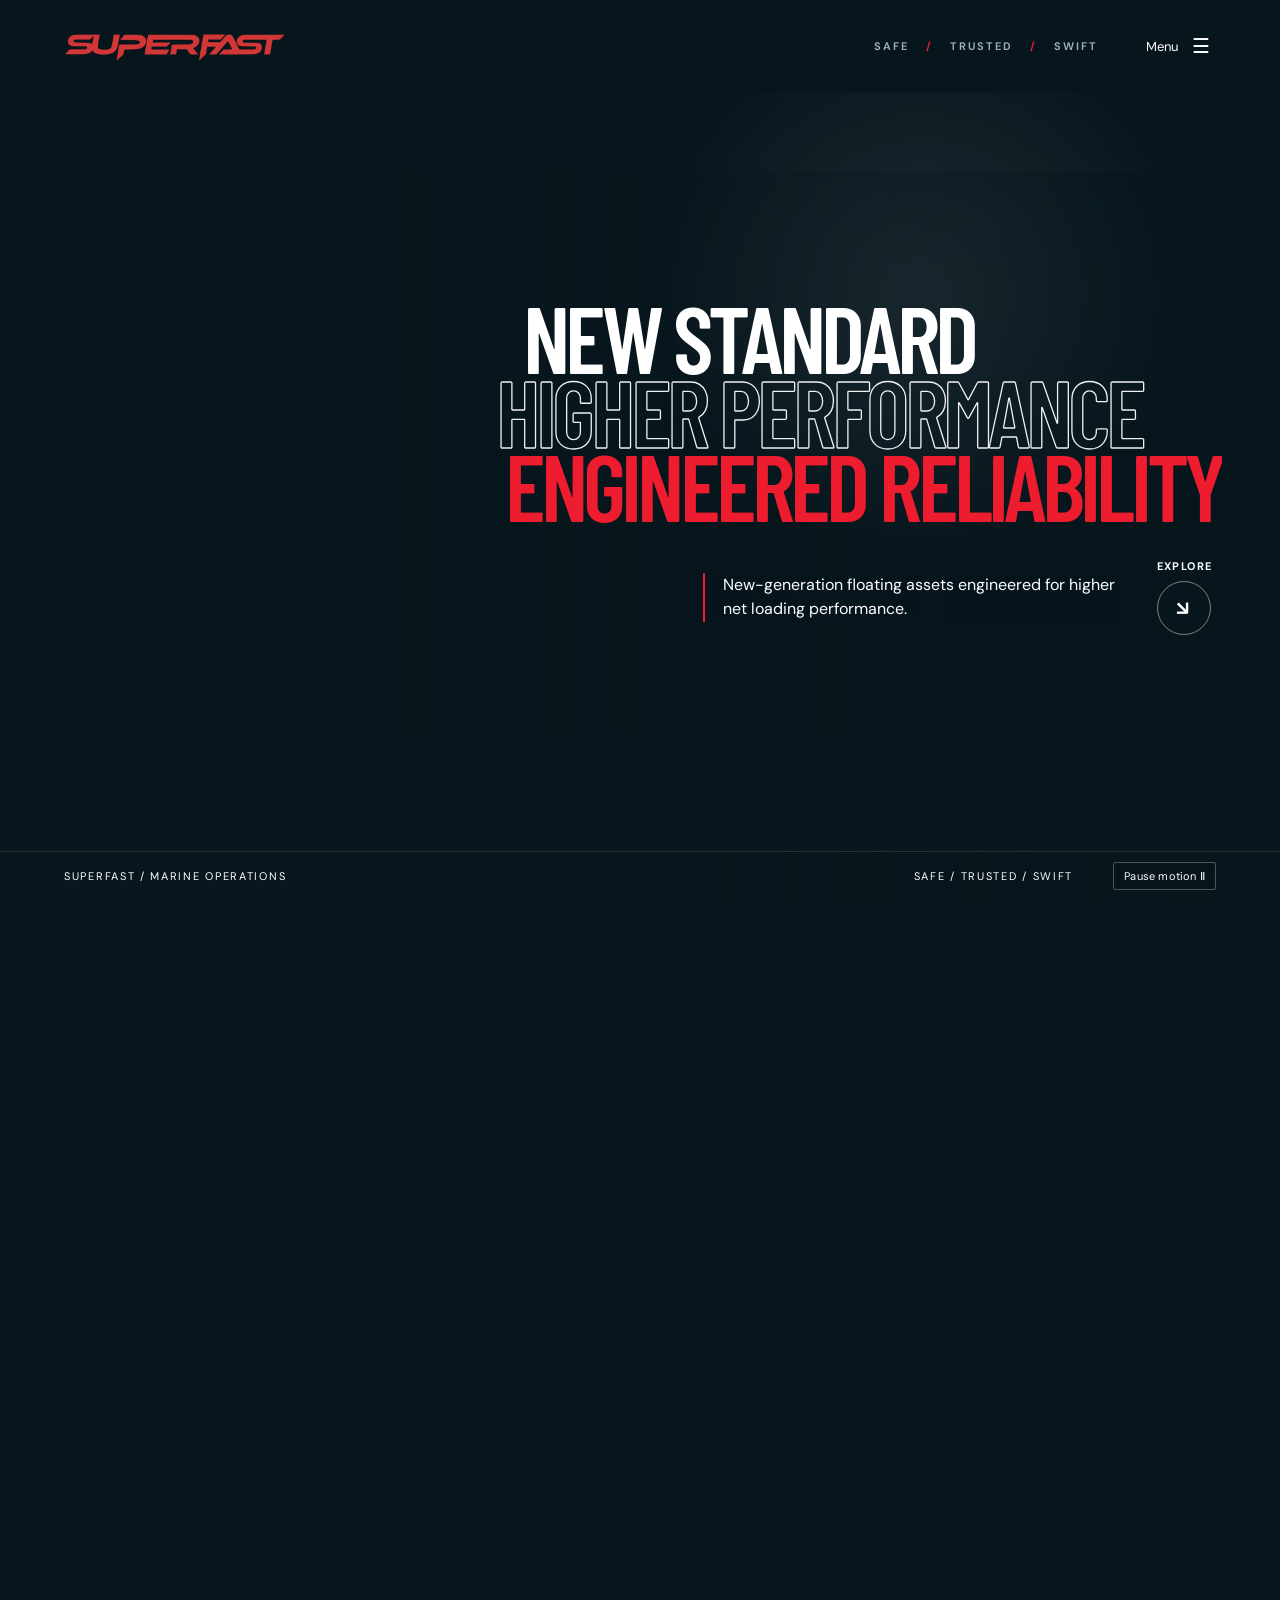
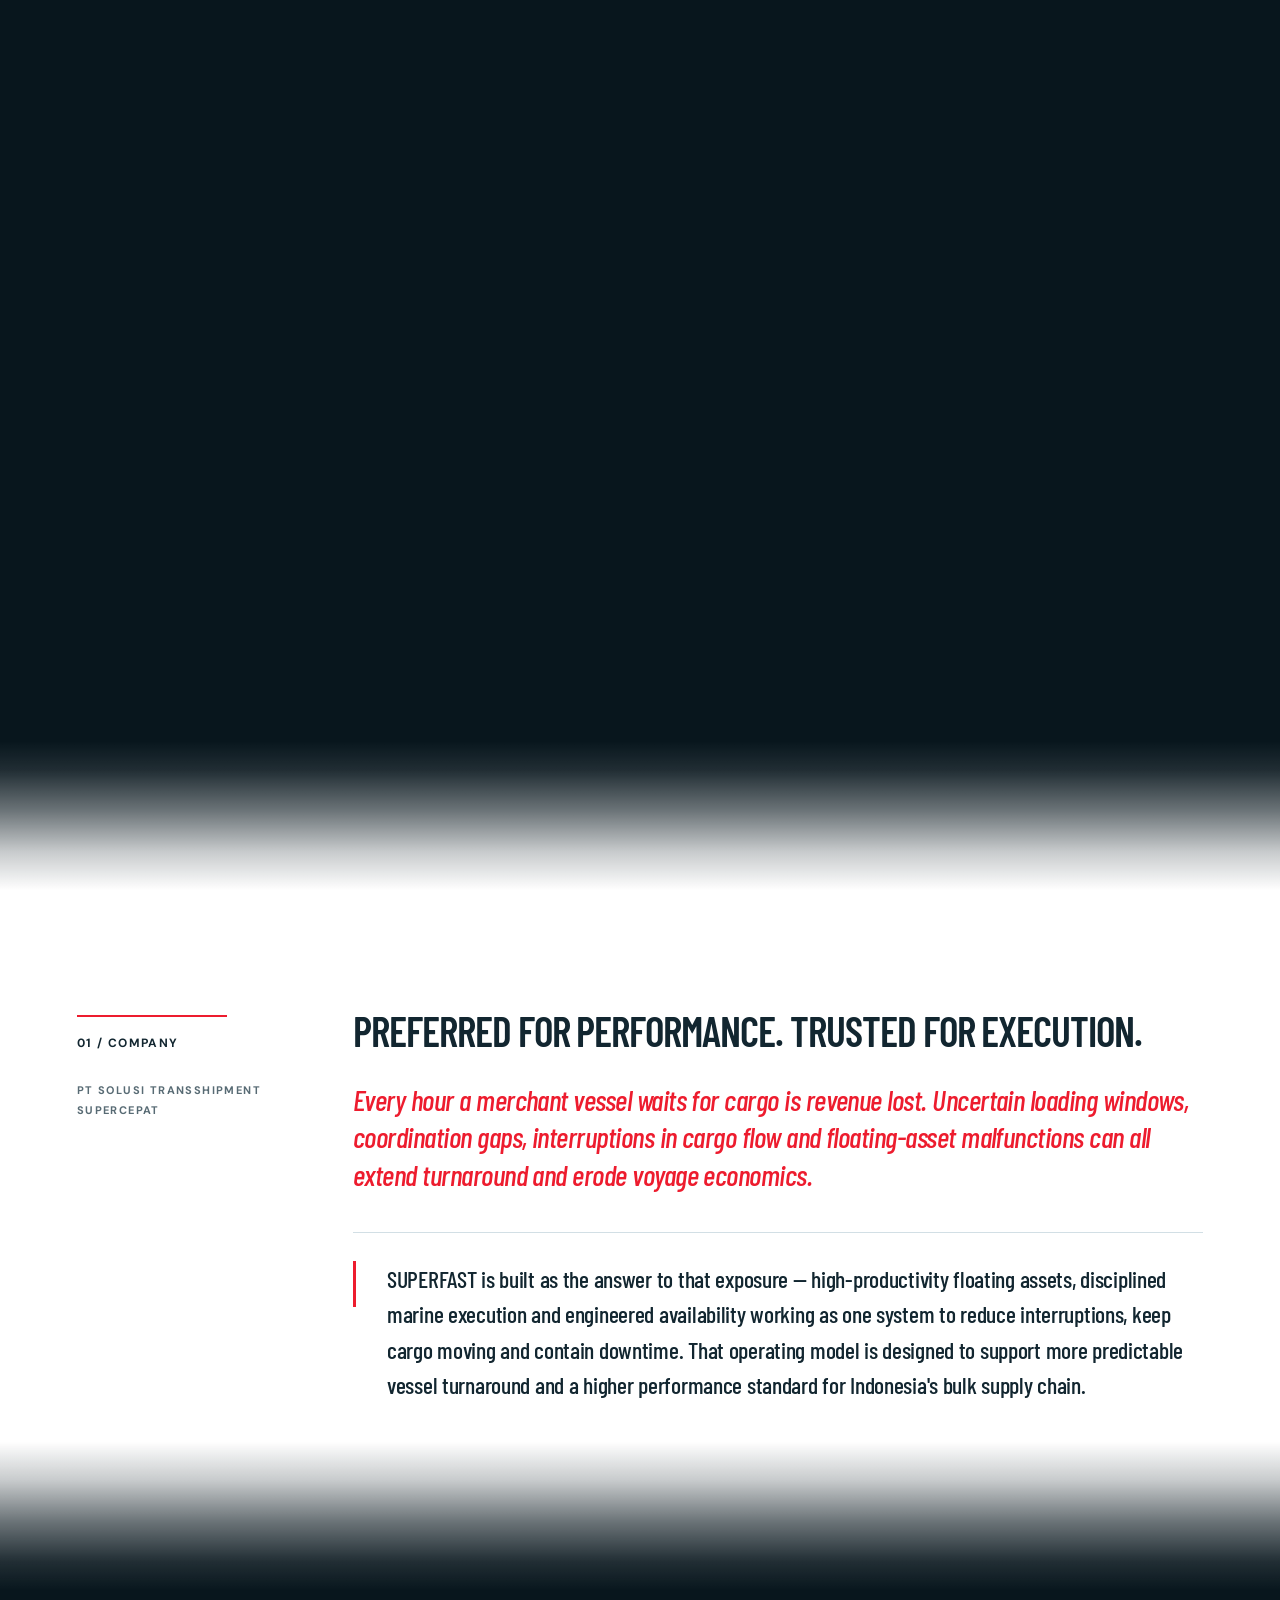
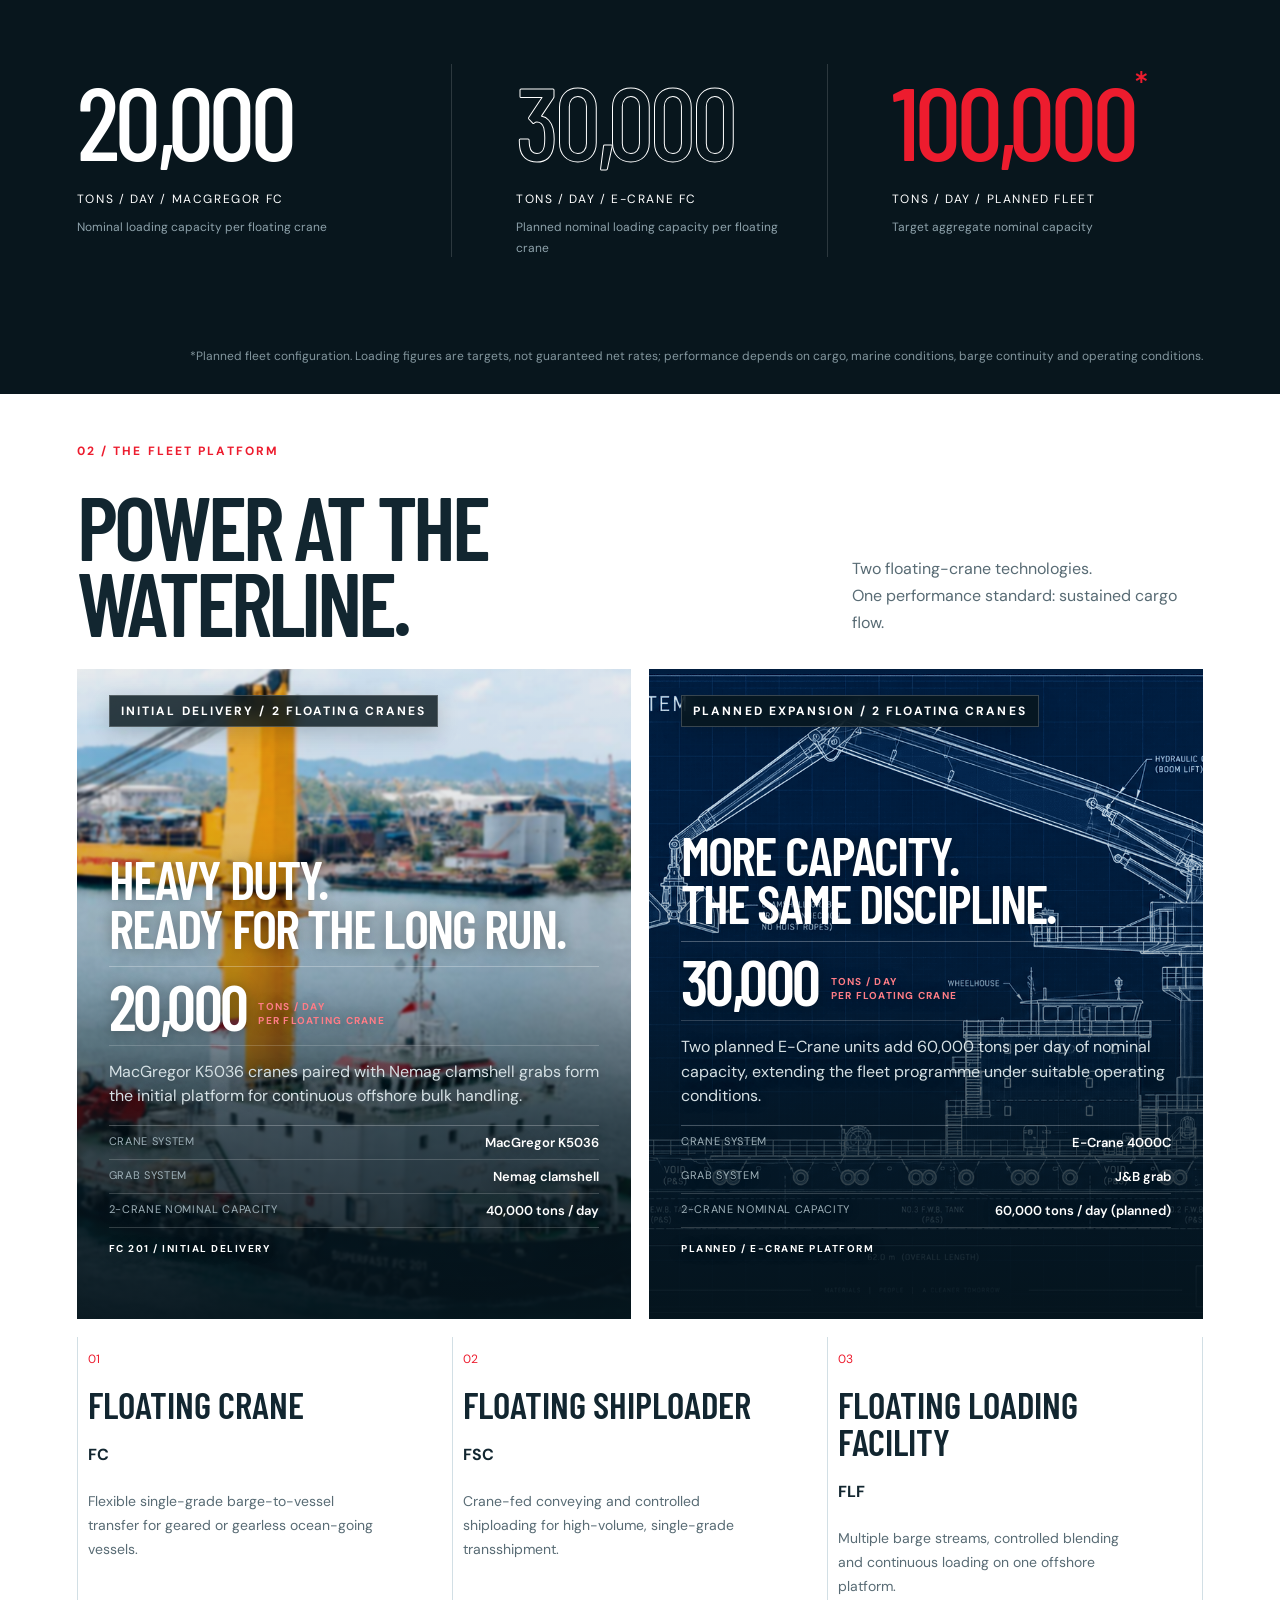
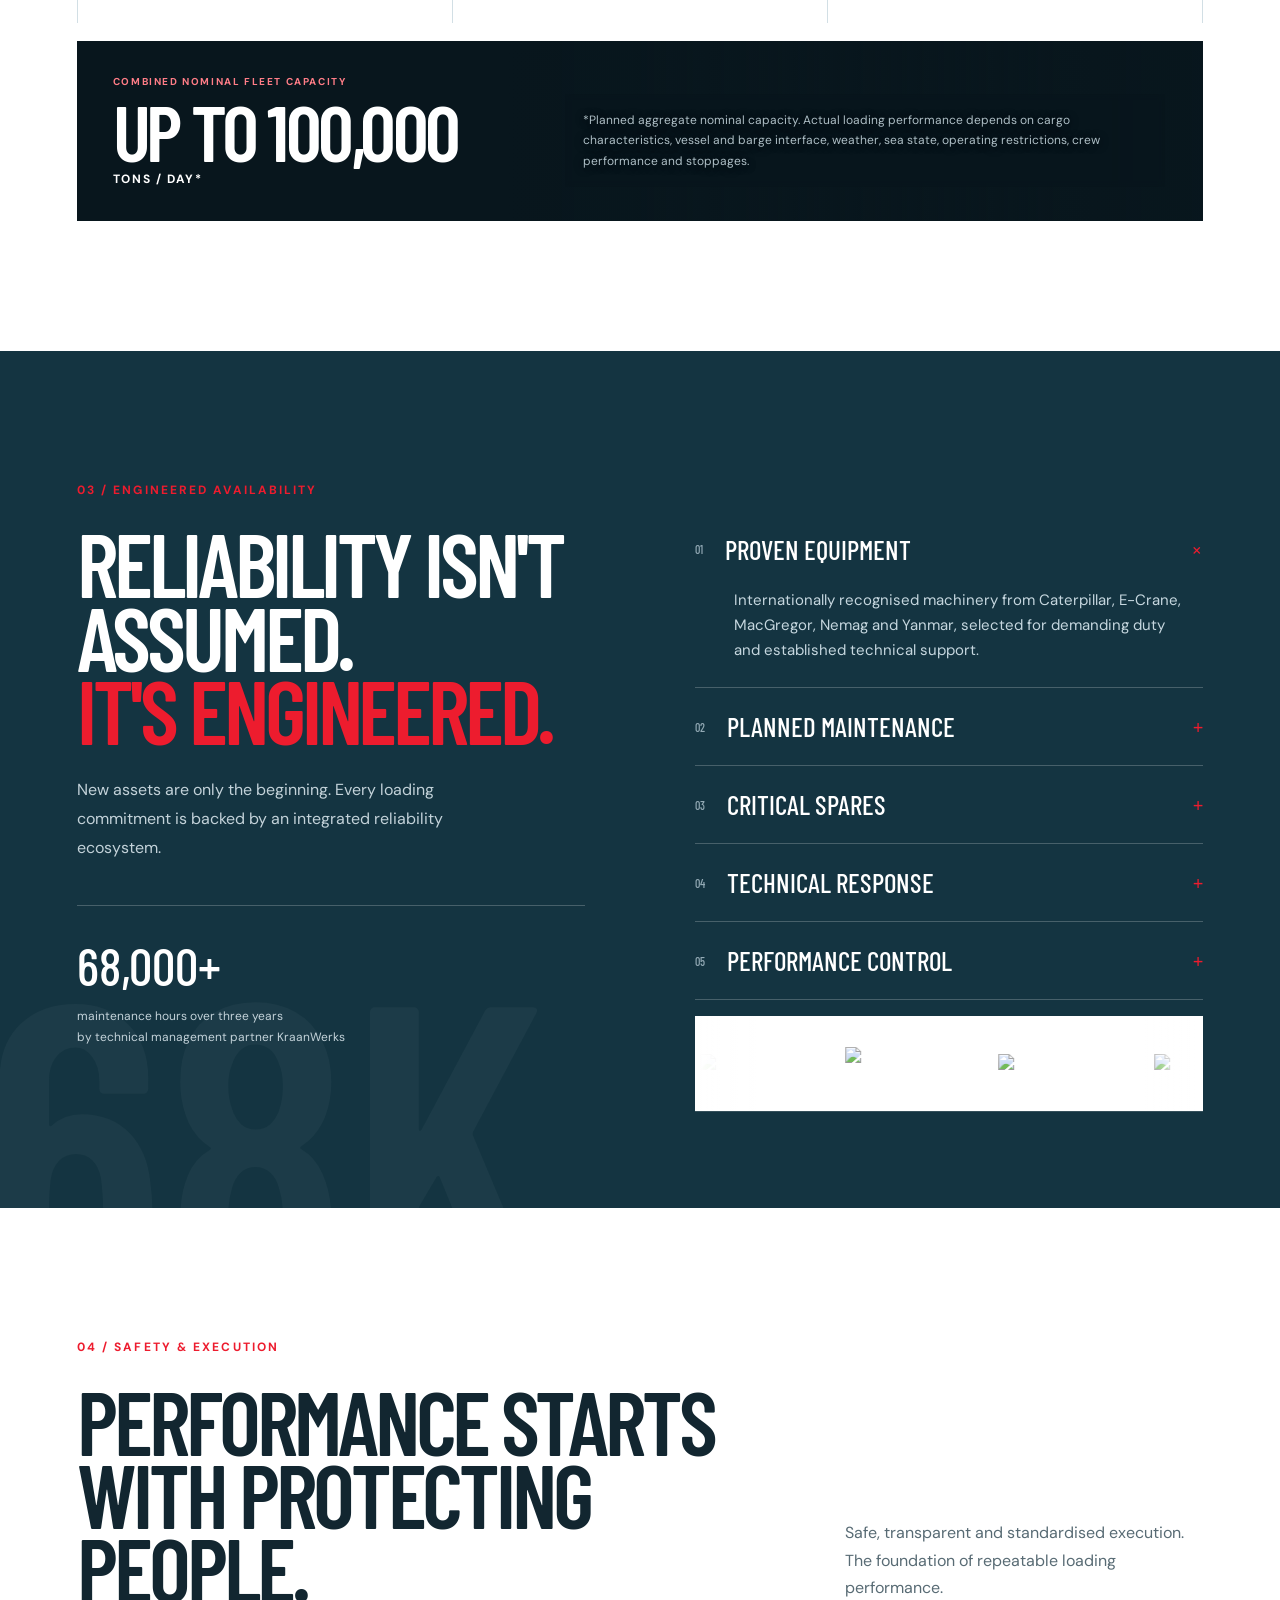
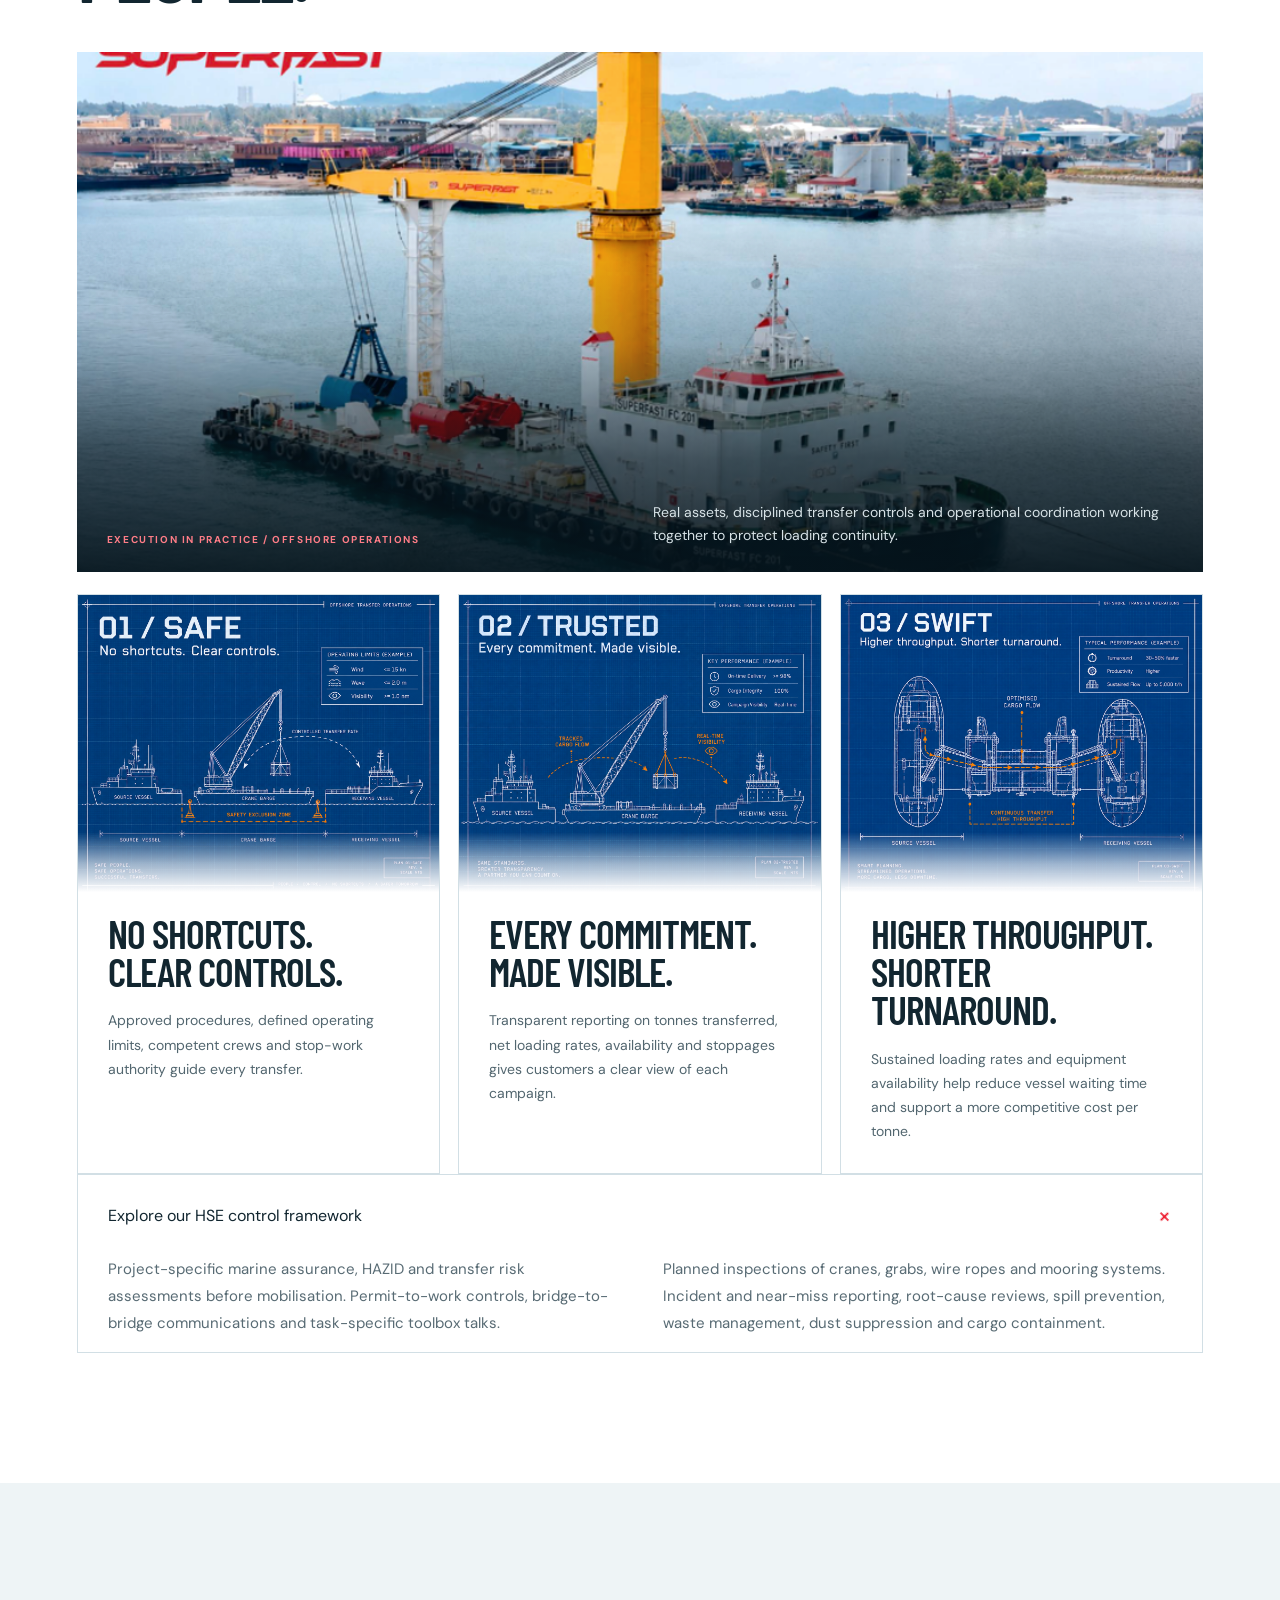
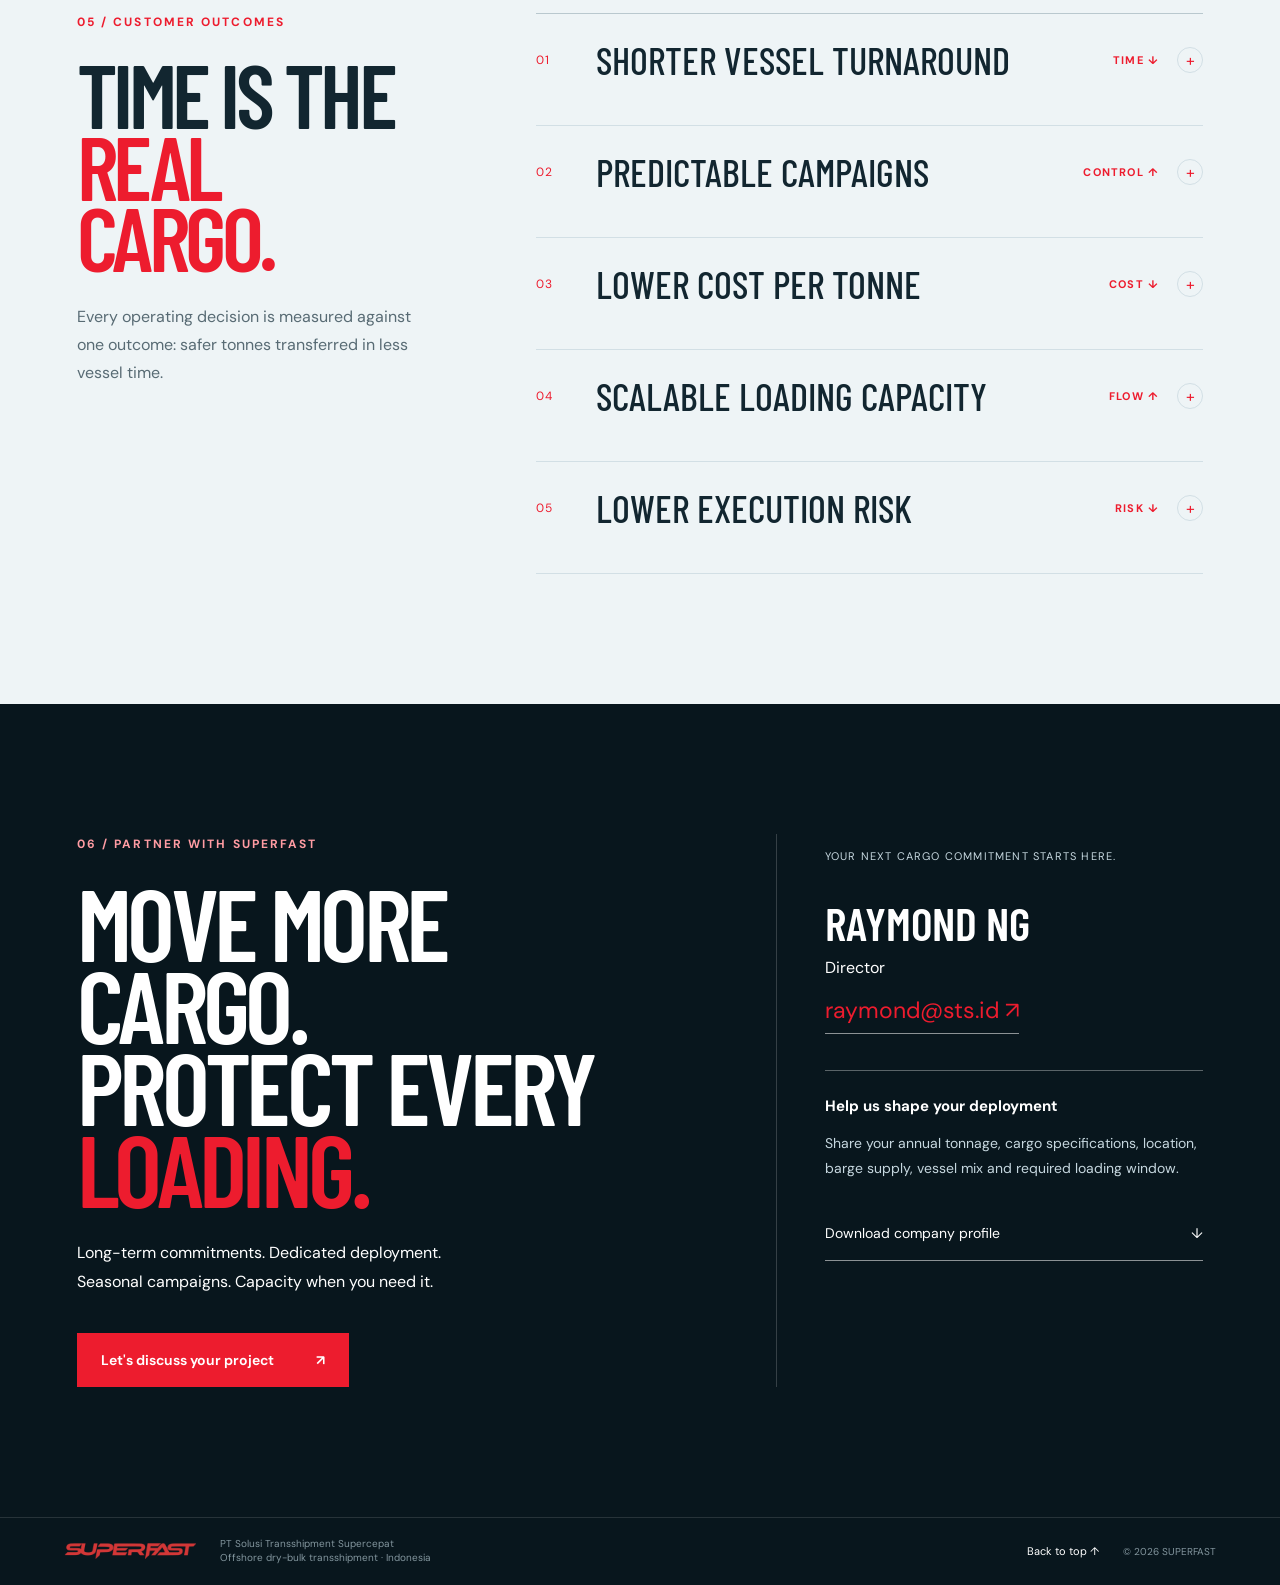
==== REV1/index.html @ 84452892 "Merge branch 'main' of https://github.com/KRAANWERKS/STS" ====
<!doctype html>
<!-- REV1 — CEO feedback revision. Production root remains unchanged. -->
<html lang="en">

<head>
    <meta charset="utf-8">
    <meta name="viewport" content="width=device-width,initial-scale=1">
    <meta name="theme-color" content="#ed1c2e">
    <title>SUPERFAST — The new standard in offshore transshipment</title>
    <meta name="description"
        content="New-generation floating assets. Higher net loading performance. Engineered availability. Safety-led execution. Discover SUPERFAST, Indonesia's offshore dry-bulk transshipment partner.">
    <link rel="icon"
        href="data:image/svg+xml,%3Csvg xmlns='http://www.w3.org/2000/svg' viewBox='0 0 40 40'%3E%3Crect width='40' height='40' fill='%23ed1c2e'/%3E%3Ctext x='8' y='30' font-family='Arial' font-size='30' font-weight='900' font-style='italic' fill='white'%3ES%3C/text%3E%3C/svg%3E">
    <link rel="stylesheet" href="style.css">
    <link rel="stylesheet" href="revamp.css?v=20260928-rev1-24">
    <link rel="preload" as="image" href="assets/mobile-hero-superfast.jpg" media="(max-width: 760px)">
</head>

<body><a class="skip" href="#main">Skip to content</a>
    <header><a class="brand" href="#home" aria-label="SUPERFAST home"><img src="../assets/logo.png"
                alt="SUPERFAST"></a><span class="header-promise">SAFE <i>/</i> TRUSTED <i>/</i> SWIFT</span>
        <nav aria-label="Main navigation" id="nav"><a href="#company">Company</a><a href="#fleet">Our fleet</a><a
                href="#reliability">Reliability</a><a href="#safety">Safety &amp; execution</a><a class="nav-contact"
                href="#contact">Let's talk <span>↗</span></a></nav><button class="menu" aria-expanded="false"
            aria-controls="nav">Menu <span>☰</span></button>
    </header>
    <main id="main">
        <div class="hero-company-flow">
            <div class="hero-flow-media" aria-hidden="true">
                <video class="hero-video hero-video-primary" id="hero-video" autoplay muted loop playsinline preload="auto"
                    disablepictureinpicture>
                    <source src="../assets/tugboat-sts.mp4?v=20260923-11" type="video/mp4">
                </video>
                <video class="hero-video hero-video-zoom" id="hero-zoom-video" muted playsinline preload="auto"
                    disablepictureinpicture>
                    <source src="../assets/tugboat-zoom-out.mp4?v=20260923-11" type="video/mp4">
                </video>
            </div>
            <section class="hero" id="home" aria-label="SUPERFAST tugboat underway at sea">
                <div class="hero-stage">
                <div class="hero-overlay">
                    <!-- <p class="hero-kicker">NEW STANDARD, HIGHER PERFORMANCE, ENGINEERED RELIABILITY</p> -->
                    <h1 aria-label="The new standard offshore">
                        <span class="hero-line-one"><i>NEW STANDARD</i></span>
                        <span class="hero-line-two"><i>HIGHER PERFORMANCE</i></span>
                        <em class="hero-line-three"><i>ENGINEERED RELIABILITY</i></em>
                    </h1>
                    <div class="hero-copy">
                        <p>New-generation floating assets engineered for higher net loading performance.</p><a href="#fleet"
                            aria-label="Discover our fleet">EXPLORE <b>↘</b></a>
                    </div>
                </div>
                <div class="hero-caption"><span>SUPERFAST / MARINE OPERATIONS</span><span>SAFE / TRUSTED / SWIFT</span><button
                        id="motion" aria-pressed="false" aria-label="Pause hero video">Pause motion Ⅱ</button></div>
            </div>
        </section>
        <section class="intro section" id="company">
            <div class="section-label"><span>01 / COMPANY</span>
                <p>PT SOLUSI TRANSSHIPMENT<br>SUPERCEPAT</p>
            </div>
            <div class="company-story">
                <p class="eyebrow company-promise">PREFERRED FOR PERFORMANCE. TRUSTED FOR EXECUTION.</p>
                <div class="company-narrative">
                    <p class="company-problem"><em>Every hour a merchant vessel waits for cargo is revenue lost. Uncertain loading windows, coordination gaps, interruptions in cargo flow and floating-asset malfunctions can all extend turnaround and erode voyage economics.</em></p>
                    <div class="company-solution">
                        <p>SUPERFAST is built as the answer to that exposure — high-productivity floating assets, disciplined marine execution and engineered availability working as one system to reduce interruptions, keep cargo moving and contain downtime. That operating model is designed to support more predictable vessel turnaround and a higher performance standard for Indonesia's bulk supply chain.</p>
                    </div>
                </div>
            </div>
        </section>
        </div>
        <section class="metrics" aria-label="Fleet programme figures">
            <div><strong>20,000</strong><span>TONS / DAY / MACGREGOR FC</span><small>Nominal loading capacity per floating crane</small></div>
            <div><strong>30,000</strong><span>TONS / DAY / E-CRANE FC</span><small>Planned nominal loading capacity per floating crane</small></div>
            <div><strong>100,000<span>*</span></strong><span>TONS / DAY / PLANNED FLEET</span><small>Target aggregate nominal capacity</small></div>
        </section>
        <p class="capacity-note">*Planned fleet configuration. Loading figures are targets, not guaranteed net rates;
            performance depends on cargo, marine conditions, barge continuity and operating conditions.</p>
        <section id="fleet" class="fleet section">
            <div class="section-top">
                <div>
                    <p class="eyebrow">02 / THE FLEET PLATFORM</p>
                    <h2>Power at the waterline.</h2>
                </div>
                <p>Two floating-crane technologies.<br>One performance standard: sustained cargo flow.</p>
            </div>

            <div class="fleet-phase-grid">
                <article class="fleet-phase-card fleet-phase-initial">
                    <img class="fleet-phase-bg" src="../assets/floating-crane.png"
                        alt="SUPERFAST FC 201 floating crane" loading="lazy">
                    <div class="fleet-phase-content">
                        <p class="eyebrow">INITIAL DELIVERY / 2 FLOATING CRANES</p>
                        <h3>Heavy duty.<br>Ready for the long run.</h3>
                        <div class="fleet-capacity" aria-label="20,000 tons per day per floating crane">
                            <strong>20,000</strong>
                            <span>TONS / DAY<br>PER FLOATING CRANE</span>
                        </div>
                        <p class="fleet-phase-description">MacGregor K5036 cranes paired with Nemag clamshell grabs form the initial platform for continuous offshore bulk handling.</p>
                        <dl>
                            <div><dt>Crane system</dt><dd>MacGregor K5036</dd></div>
                            <div><dt>Grab system</dt><dd>Nemag clamshell</dd></div>
                            <div><dt>2-crane nominal capacity</dt><dd>40,000 tons / day</dd></div>
                        </dl>
                        <span class="fleet-phase-tag">FC 201 / INITIAL DELIVERY</span>
                    </div>
                </article>

                <article class="fleet-phase-card fleet-phase-expansion">
                    <img class="fleet-phase-bg fleet-phase-drawing" src="../assets/e-crane-planned-blueprint.png"
                        alt="Planned E-Crane floating crane platform" loading="lazy">
                    <div class="fleet-phase-content">
                        <p class="eyebrow">PLANNED EXPANSION / 2 FLOATING CRANES</p>
                        <h3>More capacity.<br>The same discipline.</h3>
                        <div class="fleet-capacity" aria-label="30,000 tons per day per planned floating crane">
                            <strong>30,000</strong>
                            <span>TONS / DAY<br>PER FLOATING CRANE</span>
                        </div>
                        <p class="fleet-phase-description">Two planned E-Crane units add 60,000 tons per day of nominal capacity, extending the fleet programme under suitable operating conditions.</p>
                        <dl>
                            <div><dt>Crane system</dt><dd>E-Crane 4000C</dd></div>
                            <div><dt>Grab system</dt><dd>J&amp;B grab</dd></div>
                            <div><dt>2-crane nominal capacity</dt><dd>60,000 tons / day (planned)</dd></div>
                        </dl>
                        <span class="fleet-phase-tag">PLANNED / E-CRANE PLATFORM</span>
                    </div>
                </article>
            </div>
            <div class="configurations">
                <div><span>01</span>
                    <h3>Floating Crane <h4>FC</h4></h3>
                    <p>Flexible single-grade barge-to-vessel transfer for geared or gearless ocean-going vessels.</p>
                </div>
                <div><span>02</span>
                    <h3>Floating Shiploader <h4>FSC</h4></h3>
                    <p>Crane-fed conveying and controlled shiploading for high-volume, single-grade transshipment.</p>
                </div>
                <div><span>03</span>
                    <h3>Floating Loading Facility <h4>FLF</h4></h3>
                    <p>Multiple barge streams, controlled blending and continuous loading on one offshore platform.</p>
                </div>
            </div>
            <div class="fleet-total" aria-label="Combined planned fleet nominal capacity">
                <div>
                    <span>COMBINED NOMINAL FLEET CAPACITY</span>
                    <strong>UP TO 100,000</strong>
                    <b>TONS / DAY*</b>
                </div>
                <p>*Planned aggregate nominal capacity. Actual loading performance depends on cargo characteristics, vessel and barge interface, weather, sea state, operating restrictions, crew performance and stoppages.</p>
            </div>
        </section>
        <section class="reliability section" id="reliability">
            <div class="reliability-title">
                <p class="eyebrow">03 / ENGINEERED AVAILABILITY</p>
                <h2>Reliability isn't assumed.<br><em>It's engineered.</em></h2>
                <p>New assets are only the beginning. Every loading commitment is backed by an integrated reliability
                    ecosystem.</p>
                <div class="hours"><strong>68,000+</strong><span>maintenance hours over three years<br>by technical
                        management partner KraanWerks</span></div>
            </div>
            <div class="reliability-list">
                <details name="reliability" open data-showcase="equipment">
                    <summary><span>01</span> Proven equipment <b>+</b></summary>
                    <p>Internationally recognised machinery from Caterpillar, E-Crane, MacGregor, Nemag and Yanmar,
                        selected for demanding duty and established technical support.</p>
                </details>
                <details name="reliability" data-showcase="maintenance">
                    <summary><span>02</span> Planned maintenance <b>+</b></summary>
                    <p>CMMS-controlled inspections, preventive maintenance and condition monitoring aligned to running
                        hours, equipment condition and loading commitments.</p>
                </details>
                <details name="reliability" data-showcase="critical">
                    <summary><span>03</span> Critical spares <b>+</b></summary>
                    <p>Risk-ranked critical spares, wire ropes and wear components planned against failure consequence
                        and lead time to protect return-to-service time.</p>
                </details>
                <details name="reliability" data-showcase="response">
                    <summary><span>04</span> Technical response <b>+</b></summary>
                    <p>Crane specialists, strategically positioned service personnel, remote diagnostics and field
                        intervention support fault isolation and operational recovery.</p>
                </details>
                <details name="reliability" data-showcase="performance">
                    <summary><span>05</span> Performance control <b>+</b></summary>
                    <p>Loading rates, mechanical availability, utilisation, equipment condition and delay attribution
                        are reviewed to drive corrective action and continuous improvement.</p>
                </details>

                <div class="reliability-showcase" data-active-showcase="equipment">
                    <div class="reliability-showcase-panel is-active" data-showcase-panel="equipment">
                        <div class="equipment-marquee" aria-label="Equipment brands">
                            <div class="equipment-marquee-track">

                        <div class="equipment-logo-set">
                            <div class="equipment-logo"><img src="https://cdn.brandfetch.io/iddM9zma_Y/theme/dark/logo.svg?c=1bxid64Mup7aczewSAYMX&amp;t=1693450105326" alt="MacGregor" decoding="async" referrerpolicy="no-referrer"><span>MacGregor</span></div>
                            <div class="equipment-logo ecrane-logo"><img src="https://beyazkale.com.tr/EasyWeb/Resimler/E-Crane-Beyaz-Kale.jpg" alt="E-Crane" decoding="async" referrerpolicy="no-referrer"><span>E-Crane</span></div>
                            <div class="equipment-logo"><img src="https://upload.wikimedia.org/wikipedia/commons/thumb/d/d0/Caterpillar_logo.svg/960px-Caterpillar_logo.svg.png" alt="Caterpillar" decoding="async" referrerpolicy="no-referrer"><span>Caterpillar</span></div>
                            <div class="equipment-logo"><img src="https://upload.wikimedia.org/wikipedia/commons/thumb/5/53/Yanmar_logo_1993_textonly.svg/1280px-Yanmar_logo_1993_textonly.svg.png" alt="Yanmar" decoding="async" referrerpolicy="no-referrer"><span>Yanmar</span></div>
                            <div class="equipment-logo"><img src="https://cdn.brandfetch.io/idMfLhoRPW/w/150/h/81/theme/dark/logo.png?c=1bxid64Mup7aczewSAYMX&amp;t=1781801267894" alt="SEM" decoding="async" referrerpolicy="no-referrer"><span>SEM</span></div>
                            <div class="equipment-logo"><img src="https://ite-prod-cdn-end.azureedge.net/sharedmedia/breakbulkeurope/media/assets/nemag.png?ext=.png" alt="Nemag" decoding="async" referrerpolicy="no-referrer"><span>Nemag</span></div>
                            <div class="equipment-logo"><img src="https://jb-grijpers.nl/themes/custom/jbgrijpers/img/logo_staand.svg" alt="J&amp;B Grijpers" decoding="async" referrerpolicy="no-referrer"><span>J&amp;B</span></div>
                            <div class="equipment-logo"><img src="https://cdn.brandfetch.io/idVSujTqAM/w/240/h/83/theme/dark/logo.png?c=1bxid64Mup7aczewSAYMX&amp;t=1778046771507" alt="Weihua" decoding="async" referrerpolicy="no-referrer"><span>Weihua</span></div>
                        </div>
</div>
                            </div>
                        </div>
                    </div>

                    <figure class="reliability-showcase-panel reliability-photo-panel" data-showcase-panel="maintenance">
                        <img src="assets/planned-expansion-operations.jpg"
                            alt="Planned maintenance and equipment-health monitoring during offshore loading operations" loading="lazy" decoding="async">
                    </figure>

                    <figure class="reliability-showcase-panel reliability-photo-panel" data-showcase-panel="critical">
                        <img src="https://kraanwerks.com/wp-content/uploads/2024/08/Gearbox-overhaul.jpg"
                            alt="Gearbox overhaul and critical spare maintenance work" loading="lazy" decoding="async">
                    </figure>

                    <figure class="reliability-showcase-panel reliability-photo-panel" data-showcase-panel="response">
                        <img src="https://kraanwerks.com/wp-content/uploads/2024/12/Rg-7-Team-Group-photo.jpg"
                            alt="Technical response team supporting offshore crane operations" loading="lazy" decoding="async">
                    </figure>

                    <figure class="reliability-showcase-panel reliability-photo-panel" data-showcase-panel="performance">
                        <img src="https://kraanwerks.com/wp-content/uploads/2024/04/IMG-20230309-WA0010.jpg"
                            alt="Operational performance monitoring during floating-crane loading operations" loading="lazy" decoding="async">
                    </figure>
                </div>
            </div>
        </section>
        <section class="safety section" id="safety">
            <div class="section-top">
                <div>
                    <p class="eyebrow">04 / SAFETY &amp; EXECUTION</p>
                    <h2>Performance starts<br>with protecting people.</h2>
                </div>
                <p>Safe, transparent and standardised execution.<br>The foundation of repeatable loading performance.</p>
            </div>

            <figure class="execution-visual">
                <img src="../assets/floating-crane.png"
                    alt="SUPERFAST floating crane in offshore operating conditions" loading="lazy">
                <figcaption>
                    <span>EXECUTION IN PRACTICE / OFFSHORE OPERATIONS</span>
                    <p>Real assets, disciplined transfer controls and operational coordination working together to protect loading continuity.</p>
                </figcaption>
            </figure>

            <div class="promise-grid">
                <article aria-label="01 / SAFE — No shortcuts. Clear controls.">
                    <div class="promise-visual">
                        <img src="../assets/1safe.png" alt="SAFE offshore transfer blueprint showing a controlled transfer path and safety exclusion zone" loading="lazy">
                    </div>
                    <div class="promise-copy">
                        <h3>No shortcuts.<br>Clear controls.</h3>
                        <p>Approved procedures, defined operating limits, competent crews and stop-work authority guide every transfer.</p>
                    </div>
                </article>
                <article aria-label="02 / TRUSTED — Every commitment. Made visible.">
                    <div class="promise-visual">
                        <img src="../assets/2trusted.png" alt="TRUSTED offshore transfer blueprint showing tracked cargo flow and campaign visibility" loading="lazy">
                    </div>
                    <div class="promise-copy">
                        <h3>Every commitment.<br>Made visible.</h3>
                        <p>Transparent reporting on tonnes transferred, net loading rates, availability and stoppages gives customers a clear view of each campaign.</p>
                    </div>
                </article>
                <article aria-label="03 / SWIFT — Higher throughput. Shorter turnaround.">
                    <div class="promise-visual">
                        <img src="../assets/3swift.png" alt="SWIFT offshore transfer blueprint showing an optimised transfer sequence for sustained cargo flow" loading="lazy">
                    </div>
                    <div class="promise-copy">
                        <h3>Higher throughput.<br>Shorter turnaround.</h3>
                        <p>Sustained loading rates and equipment availability help reduce vessel waiting time and support a more competitive cost per tonne.</p>
                    </div>
                </article>
            </div>

            <details class="hse hse-static" open>
                <summary>Explore our HSE control framework <span>+</span></summary>
                <div>
                    <p>Project-specific marine assurance, HAZID and transfer risk assessments before mobilisation.
                        Permit-to-work controls, bridge-to-bridge communications and task-specific toolbox talks.</p>
                    <p>Planned inspections of cranes, grabs, wire ropes and mooring systems. Incident and near-miss
                        reporting, root-cause reviews, spill prevention, waste management, dust suppression and cargo
                        containment.</p>
                </div>
            </details>
        </section>
        <section class="outcomes section" aria-labelledby="outcomes-title">
            <div class="outcomes-lead">
                <p class="eyebrow">05 / CUSTOMER OUTCOMES</p>
                <h2 id="outcomes-title">Time is the<br><em>real cargo.</em></h2>
                <p>Every operating decision is measured against one outcome: safer tonnes transferred in less vessel
                    time.</p>
            </div>
            <div class="outcome-list">
                <article class="outcome-card">
                    <button class="outcome-toggle" type="button" aria-expanded="false">
                        <span>01</span><h3>Shorter vessel turnaround</h3><b>TIME ↓</b><i aria-hidden="true">+</i>
                    </button>
                    <div class="outcome-detail">
                        <p>Higher sustained net loading rates reduce ocean-going vessel time at anchorage and associated demurrage exposure.</p>
                    </div>
                </article>
                <article class="outcome-card">
                    <button class="outcome-toggle" type="button" aria-expanded="false">
                        <span>02</span><h3>Predictable campaigns</h3><b>CONTROL ↑</b><i aria-hidden="true">+</i>
                    </button>
                    <div class="outcome-detail">
                        <p>Mechanical availability, barge-flow visibility, and disciplined stoppage control improve shipment planning and schedule confidence.</p>
                    </div>
                </article>
                <article class="outcome-card">
                    <button class="outcome-toggle" type="button" aria-expanded="false">
                        <span>03</span><h3>Lower cost per tonne</h3><b>COST ↓</b><i aria-hidden="true">+</i>
                    </button>
                    <div class="outcome-detail">
                        <p>Higher throughput and fewer unplanned stoppages spread fixed operating cost across more tonnes transferred.</p>
                    </div>
                </article>
                <article class="outcome-card">
                    <button class="outcome-toggle" type="button" aria-expanded="false">
                        <span>04</span><h3>Scalable loading capacity</h3><b>FLOW ↑</b><i aria-hidden="true">+</i>
                    </button>
                    <div class="outcome-detail">
                        <p>A multi-asset fleet allows capacity to be matched to committed volumes, shipment peaks and project growth.</p>
                    </div>
                </article>
                <article class="outcome-card">
                    <button class="outcome-toggle" type="button" aria-expanded="false">
                        <span>05</span><h3>Lower execution risk</h3><b>RISK ↓</b><i aria-hidden="true">+</i>
                    </button>
                    <div class="outcome-detail">
                        <p>A multi-asset fleet allows capacity to be matched to committed volumes, shipment peaks and project growth.</p>
                    </div>
                </article>
            </div>
        </section>
        <section class="contact section" id="contact">
            <div>
                <p class="eyebrow light">06 / PARTNER WITH SUPERFAST</p>
                <h2>Move More Cargo.<br>Protect Every<br><em>Loading.</em></h2>
                <p>Long-term commitments. Dedicated deployment.<br>Seasonal campaigns. Capacity when you need it.</p><a
                    class="button white" href="mailto:raymond@sts.id">Let's discuss your project <span>↗</span></a>
            </div>
            <div class="contact-info"><span>YOUR NEXT CARGO COMMITMENT STARTS HERE.</span>
                <h3>Raymond NG</h3>
                <p>Director</p><a href="mailto:raymond@sts.id">raymond@sts.id ↗</a>
                <div class="assessment">
                    <h4>Help us shape your deployment</h4>
                    <p>Share your annual tonnage, cargo specifications, location, barge supply, vessel mix and required
                        loading window.</p>
                </div><a class="profile-link" href="../assets/SUPERFAST-company-profile.pdf" download>Download company
                    profile <span>↓</span></a>
            </div>
        </section>
    </main>
    <footer><a class="brand" href="#home" aria-label="SUPERFAST back to top"><img src="../assets/logo.png"
                alt="SUPERFAST"></a>
        <p>PT Solusi Transshipment Supercepat<br>Offshore dry-bulk transshipment · Indonesia</p><a href="#home">Back to
            top ↑</a><small>© <span id="year">2026</span> SUPERFAST</small>
    </footer>
    <script type="module" src="app.js?v=20260926-rev1-21"></script>
</body>

</html>
---- REV1/style.css ----
@import url('https://fonts.googleapis.com/css2?family=Barlow+Condensed:wght@500;600;700&family=DM+Sans:wght@400;450;500;600;650;700&display=swap');
:root{--red:#ed1c2e;--ink:#122630;--paper:#f1f8fb;--muted:#586b74;--line:#d2dfe5}*{box-sizing:border-box}html{scroll-behavior:smooth;scroll-padding-top:88px}body{margin:0;color:var(--ink);font-family:'DM Sans',Arial,sans-serif;background:#fff}a{color:inherit;text-decoration:none}button{font:inherit;cursor:pointer}button,a,summary{-webkit-tap-highlight-color:transparent}a:focus-visible,button:focus-visible,summary:focus-visible{outline:3px solid var(--red);outline-offset:5px}header{height:88px;background:#fff;display:flex;align-items:center;justify-content:space-between;padding:0 5%;position:sticky;top:0;z-index:20;border-bottom:1px solid #edf0f2}.brand{display:block;width:220px;height:48px;overflow:hidden;position:relative;flex-shrink:0}.brand img{position:absolute;width:250px;height:125px;max-width:none;left:-15px;top:-38px}nav{display:flex;align-items:center;gap:32px;font-size:14px;font-weight:600}nav>a{padding:12px 0}nav>a:hover{color:var(--red)}nav .nav-contact{background:var(--red);color:white;padding:14px 22px;margin-left:8px}.nav-contact span{margin-left:25px}.menu{display:none}.hero{min-height:680px;height:calc(100svh - 88px);max-height:930px;position:relative;isolation:isolate;overflow:hidden;color:white;background:#243e48}.hero-image,#ocean,.hero-shade{position:absolute;inset:0;z-index:-1}.hero-image{background:url('../assets/floating-crane.png') center 57%/cover;transform:scale(1.055)}#ocean{opacity:0;transition:opacity 1s}#ocean.ready{opacity:1}#ocean canvas{width:100%;height:100%;display:block}.hero-shade{background:linear-gradient(90deg,rgba(8,25,33,.86) 0%,rgba(8,25,33,.64) 34%,rgba(8,25,33,.08) 75%),linear-gradient(0deg,rgba(8,25,33,.72),transparent 36%)}.hero-content{padding:8vh 6% 100px;position:relative}.eyebrow{font-size:12px;letter-spacing:2.1px;font-weight:700;color:var(--red);margin:0 0 26px;line-height:1.6}.light{color:#fff}.hero .eyebrow:before{content:'';display:inline-block;width:27px;height:2px;background:var(--red);vertical-align:middle;margin-right:14px}h1,h2,h3,p{margin-top:0}h1{font-family:'Barlow Condensed','Arial Narrow',sans-serif;text-transform:uppercase;font-size:clamp(62px,6.5vw,112px);line-height:.96;font-weight:600;letter-spacing:-1.2px;margin-bottom:26px}em{font-style:normal;color:var(--red)}.hero-description{font-size:17px;line-height:1.65;color:#e1eaf0}.button{display:inline-flex;gap:42px;align-items:center;padding:18px 24px;font-size:14px;font-weight:650;transition:transform .2s,background .2s}.button:hover{transform:translateY(-3px)}.red{background:var(--red);color:#fff}.red:hover{background:#d61425}.hero-bottom{position:absolute;bottom:0;left:6%;right:6%;padding:25px 0;display:flex;justify-content:space-between;border-top:1px solid #ffffff4a;font-size:12px;letter-spacing:1.5px;align-items:center}.hero-bottom i{font-style:normal;color:var(--red);margin:0 14px}.hero-bottom a span{margin-left:18px}.hero-bottom button{background:transparent;border:0;color:#fff;font-size:12px;display:flex;gap:20px;align-items:center}.section{padding:105px 6%}.intro{display:grid;grid-template-columns:1fr 2fr;gap:65px;background:var(--paper)}.section-label{font-size:12px;letter-spacing:1.4px;font-weight:700}.section-label>span{display:block;border-top:2px solid var(--red);padding-top:18px;width:150px}.section-label p{margin-top:30px;color:var(--muted);line-height:1.8;font-size:11px}h2{font-size:clamp(40px,4.4vw,68px);font-weight:500;line-height:1.06;letter-spacing:-2.5px;margin-bottom:30px}.intro-copy{display:grid;grid-template-columns:1fr 1fr;gap:36px;color:var(--muted);line-height:1.8;font-size:16px}.intro-copy p{margin-bottom:0}.metrics{display:grid;grid-template-columns:repeat(3,1fr);padding:48px 6%;background:var(--red);color:#fff}.metrics>div{padding:0 40px;border-right:1px solid #ffffff55}.metrics>div:first-child{padding-left:0}.metrics>div:last-child{border:0}.metrics strong{font-family:'Barlow Condensed',sans-serif;font-size:clamp(50px,5.5vw,82px);font-weight:500;line-height:1.1;display:block}.metrics strong span{font-size:35px;vertical-align:top}.metrics>div>span{display:block;font-size:12px;letter-spacing:1.6px;margin:14px 0 8px}.metrics small{font-size:12px;color:#ffebed}.capacity-note{padding:18px 6%;font-size:12px;line-height:1.6;color:var(--muted);margin:0;background:var(--paper)}.section-top{display:flex;justify-content:space-between;align-items:flex-end;gap:40px;margin-bottom:48px}.section-top h2{margin:0}.section-top>p{font-size:16px;line-height:1.7;color:var(--muted);max-width:380px;margin-bottom:3px}.fleet-layout{display:grid;grid-template-columns:1.15fr 1fr;gap:70px;align-items:stretch}.fleet-photo{position:relative;min-height:440px;overflow:hidden;background:var(--paper)}.fleet-photo img{width:100%;height:100%;object-fit:cover;object-position:52% 50%;position:absolute;transition:transform 1s}.fleet-photo:hover img{transform:scale(1.035)}.fleet-photo>span{position:absolute;bottom:0;left:0;right:0;padding:20px 24px;background:#132c36e8;color:#fff;font-size:12px;letter-spacing:1px;display:flex;justify-content:space-between}.fleet-info{padding:0 0 10px}.tabs{display:flex;border-bottom:1px solid var(--line);margin-bottom:30px;gap:28px}.tabs button{padding:0 0 16px;background:none;border:0;border-bottom:2px solid transparent;color:var(--muted);font-size:14px}.tabs button[aria-selected=true]{border-color:var(--red);color:var(--ink);font-weight:700}.fleet-info .eyebrow{font-size:11px;letter-spacing:1.4px;margin-bottom:16px}.fleet-info h3{font-size:36px;line-height:1.15;font-weight:500;letter-spacing:-1px;margin-bottom:18px}.fleet-info p:not(.eyebrow){color:var(--muted);font-size:15px;line-height:1.7}dl{font-size:13px;margin:26px 0}dl>div{display:flex;justify-content:space-between;gap:20px;padding:12px 0;border-bottom:1px solid var(--line)}dt{color:var(--muted)}dd{margin:0;font-weight:600;text-align:right}.text-link{font-size:14px;font-weight:700;display:flex;justify-content:space-between;padding:10px 0;color:var(--red)}.configurations{display:grid;grid-template-columns:repeat(3,1fr);gap:36px;margin-top:65px}.configurations>div{position:relative;border-top:1px solid var(--line);padding-top:25px}.configurations span{color:var(--red);font-size:12px}.configurations h3{font-size:22px;font-weight:500;margin:18px 0 15px}.configurations p{font-size:14px;line-height:1.7;color:var(--muted);max-width:300px}.configurations b{position:absolute;right:0;top:21px;font-size:12px;color:#627680;font-weight:500}.small-note{font-size:12px;color:var(--muted);margin:24px 0 0}.reliability{background:var(--ink);color:#fff;display:grid;grid-template-columns:1fr 1fr;gap:110px}.reliability-title>p:not(.eyebrow){color:#b8c9d1;max-width:420px;line-height:1.8}.hours{border-top:1px solid #ffffff30;padding-top:28px;margin-top:42px}.hours strong{font-size:52px;font-family:'Barlow Condensed',sans-serif;font-weight:500;display:block}.hours span{font-size:12px;line-height:1.8;color:#b8c9d1;display:block;margin-top:10px}.reliability-list{padding-top:30px}details{border-bottom:1px solid #ffffff35}summary{list-style:none;cursor:pointer;display:flex;align-items:center;padding:25px 0;font-size:20px;gap:22px}summary::-webkit-details-marker{display:none}summary span{font-size:12px;color:#a1b6c0}summary b{margin-left:auto;font-size:23px;font-weight:400;color:var(--red)}details[open] summary b{transform:rotate(45deg)}details p{padding:0 10px 10px 39px;color:#b8c9d1;line-height:1.8;font-size:15px}.safety{background:var(--paper)}.promise-grid{display:grid;grid-template-columns:repeat(3,1fr);gap:45px;margin-top:60px}.promise-grid article{padding-top:24px;border-top:2px solid var(--red)}.promise-number{font-size:12px;color:var(--red);letter-spacing:1.5px;font-weight:700}.promise-grid h3{font-size:29px;font-weight:500;line-height:1.2;margin:30px 0 20px;letter-spacing:-.7px}.promise-grid p{font-size:15px;line-height:1.8;color:var(--muted)}.hse{border-color:var(--line);border-top:1px solid var(--line);margin-top:40px}.hse summary{font-size:16px;justify-content:space-between}.hse summary span{font-size:24px;color:var(--red)}.hse>div{display:grid;grid-template-columns:1fr 1fr;gap:45px}.hse p{padding:0;color:var(--muted)}.contact{background:var(--red);color:#fff;display:grid;grid-template-columns:1.4fr 1fr;gap:100px}.contact h2{font-size:clamp(45px,4.8vw,74px)}.contact em{color:#ffc4c9}.contact p{line-height:1.8}.white{color:var(--ink);background:#fff;margin-top:20px}.contact-info{padding-top:10px}.contact-info>span{font-size:11px;letter-spacing:1.2px}.contact-info h3{font-size:30px;font-weight:500;margin:48px 0 8px}.contact-info>p{margin-bottom:12px}.contact-info>a:not(.profile-link){font-size:23px;border-bottom:1px solid #ffffff88;padding-bottom:8px}.assessment{margin-top:45px;border-top:1px solid #ffffff55;padding-top:25px}.assessment h4{font-size:15px;margin:0 0 15px}.assessment p{font-size:14px;color:#fff0f1}.profile-link{display:flex;justify-content:space-between;font-size:14px;padding:18px 0;border-bottom:1px solid #ffffff88;margin-top:25px}footer{display:flex;align-items:center;gap:45px;padding:40px 6%;flex-wrap:wrap}footer p{font-size:12px;line-height:1.8;margin:0;color:var(--muted)}footer>a:last-of-type{font-size:12px;margin-left:auto}footer small{font-size:11px;color:var(--muted)}.skip{position:fixed;top:-100px;left:20px;background:white;z-index:100;padding:16px}.skip:focus{top:10px}.reveal{opacity:0;transform:translateY(20px);transition:opacity .7s,transform .7s}.reveal.visible{opacity:1;transform:none}@media(min-width:1600px){.section{padding-left:max(6%,calc((100vw - 1400px)/2));padding-right:max(6%,calc((100vw - 1400px)/2))}}@media(max-width:1000px){nav{gap:18px}.brand{width:180px}.brand img{width:205px;height:102.5px;top:-27px;left:-12px}.hero{min-height:640px}.hero-content{padding-top:90px}.hero-image{background-position:60% center}.intro{gap:30px;grid-template-columns:1fr 2.5fr}.fleet-layout{gap:35px}.reliability{gap:50px}.contact{gap:50px}.metrics>div{padding:0 25px}h2{letter-spacing:-1.7px}}@media(max-width:760px){header{height:72px;padding:0 6%}.menu{display:flex;gap:15px;align-items:center;background:none;border:0;font-size:14px;padding:12px}.menu span{font-size:20px}nav{display:none;position:absolute;left:0;right:0;top:72px;background:#fff;padding:22px 6% 30px;box-shadow:0 15px 20px #12263018}nav.open{display:flex;align-items:stretch;flex-direction:column;gap:8px}nav .nav-contact{margin:5px 0 0}.nav-contact span{float:right}.hero{height:calc(100svh - 72px);min-height:630px;max-height:800px}.hero-content{padding:70px 6% 110px}.hero .eyebrow{font-size:10px;letter-spacing:1.2px;max-width:280px}h1{font-size:clamp(55px,10.8vw,80px);letter-spacing:-.4px}.hero-description{font-size:15px}.hero-shade{background:linear-gradient(90deg,#081921dc,#08192142),linear-gradient(0deg,#081921a8,transparent 60%)}.hero-bottom{font-size:10px;letter-spacing:1px;flex-wrap:wrap;gap:22px;padding:22px 0}.hero-bottom>a{display:none}.hero-bottom i{margin:0 7px}.hero-bottom button{font-size:11px;gap:12px}.section{padding:65px 6%}.intro{display:block}.section-label{display:none}.eyebrow{font-size:10px;letter-spacing:1.6px;margin-bottom:20px}h2{font-size:43px;letter-spacing:-1.6px}.intro-copy{grid-template-columns:1fr;gap:20px;font-size:15px}.metrics{padding:28px 6%;gap:20px;grid-template-columns:1fr}.metrics>div,.metrics>div:first-child{padding:0 0 22px;border:0;border-bottom:1px solid #ffffff55}.metrics>div:last-child{padding-bottom:0}.metrics strong{font-size:56px;float:left;width:50%}.metrics>div>span{font-size:10px;letter-spacing:.7px;margin-top:9px}.metrics small{font-size:10px}.capacity-note{font-size:11px}.section-top{display:block;margin-bottom:32px}.section-top>p{margin-top:25px;font-size:15px}.fleet-layout{grid-template-columns:1fr;gap:32px}.fleet-photo{min-height:320px}.fleet-info h3{font-size:32px}.tabs{gap:25px}.configurations{grid-template-columns:1fr;margin-top:40px;gap:25px}.configurations p{max-width:none;margin-bottom:0}.configurations h3{margin-top:12px}.reliability{grid-template-columns:1fr;gap:15px}.reliability-list{padding-top:10px}.hours{margin-top:28px}.promise-grid{grid-template-columns:1fr;gap:24px;margin-top:32px}.promise-grid h3{font-size:28px;margin-top:20px}.promise-grid p{margin-bottom:0}.hse>div{grid-template-columns:1fr;gap:5px}.hse summary{font-size:14px}.contact{grid-template-columns:1fr;gap:45px}.contact h2{font-size:46px}.contact-info h3{margin-top:25px}.contact-info>span{font-size:10px}.contact-info>a:not(.profile-link){font-size:22px}.assessment{margin-top:32px}footer{gap:24px;padding:35px 6%}footer p{width:100%}footer>a:last-of-type{margin-left:0}footer small{margin-left:auto}html{scroll-padding-top:72px}}@media(prefers-reduced-motion:reduce){html{scroll-behavior:auto}*,*:before,*:after{animation:none!important;transition:none!important}.reveal{opacity:1;transform:none}}
---- REV1/revamp.css ----
/* A clear maritime profile: imagery first, confident type, quiet movement. */
header {
  height: 130px;
  padding: 0 6%;
  display: grid;
  grid-template-columns: 1fr auto;
  grid-template-rows: 80px 50px;
  background: #fff;
  color: var(--ink);
  border: 0
}

header .brand {
  width: 235px
}

header .brand img {
  filter: none
}

.header-promise {
  font-size: 11px;
  font-weight: 650;
  letter-spacing: 2px;
  color: #627780
}

.header-promise i {
  font-style: normal;
  color: var(--red);
  margin: 0 12px
}

nav {
  grid-column: 1/-1;
  justify-content: center;
  gap: 0;
  height: 50px;
  background: #f1f5f7;
  margin: 0 -6.82%;
  padding: 0 6%;
  border-top: 1px solid #eaf0f2;
  border-bottom: 1px solid #e2e9ed
}

nav>a {
  height: 50px;
  padding: 16px 32px;
  transition: background .2s
}

nav>a:hover {
  background: #e3eaee;
  color: var(--ink)
}

nav>a:first-child {
  border-bottom: 2px solid var(--red)
}

nav .nav-contact {
  background: none;
  color: var(--ink);
  margin: 0;
  padding: 16px 32px
}

nav .nav-contact:hover {
  background: var(--red);
  color: #fff
}

html {
  scroll-padding-top: 130px
}

.hero {
  height: auto;
  aspect-ratio: 1.95;
  min-height: 0;
  max-height: 650px;
  background: #bad6e3;
  color: #fff
}

.hero-image {
  background-position: center;
  background-size: cover;
  transform: none;
  filter: none
}

.hero-caption {
  position: absolute;
  left: 0;
  right: 0;
  bottom: 0;
  padding: 22px 4%;
  display: flex;
  align-items: center;
  justify-content: space-between;
  background: linear-gradient(transparent, #0c263455);
  font-size: 11px;
  letter-spacing: 1.7px
}

.hero-caption button {
  color: white;
  background: #142d3c75;
  border: 1px solid #ffffff55;
  border-radius: 2px;
  font-size: 11px;
  padding: 8px 12px;
  letter-spacing: .2px
}

.hero-caption button:hover {
  background: #142d3cc0
}

#ocean {
  transition: opacity .7s
}

.welcome {
  text-align: center;
  padding: 64px 6% 65px;
  background: #fff
}

.welcome .eyebrow {
  font-size: 11px;
  margin-bottom: 22px;
  letter-spacing: 2.5px
}

.welcome h1 {
  font-family: 'DM Sans', Arial, sans-serif;
  text-transform: none;
  font-size: clamp(34px, 3.7vw, 56px);
  font-weight: 500;
  line-height: 1.16;
  letter-spacing: -1.8px;
  margin: 0 0 24px
}

.welcome h1 em {
  color: var(--red)
}

.welcome>p:not(.eyebrow) {
  font-size: 16px;
  color: var(--muted);
  line-height: 1.8;
  margin-bottom: 24px
}

.welcome-link {
  display: inline-flex;
  align-items: center;
  gap: 24px;
  font-size: 13px;
  font-weight: 650;
  color: var(--red);
  padding: 12px 0;
  border-bottom: 1px solid #ed1c2e55
}

.welcome-link:hover {
  border-color: var(--red)
}

.intro {
  border-top: 1px solid #e6edf1
}

.intro h2 {
  font-size: clamp(38px, 4.1vw, 60px)
}

.section {
  padding-top: 85px;
  padding-bottom: 85px
}

.metrics {
  background: var(--paper);
  color: var(--ink);
  border-top: 1px solid var(--line);
  padding-top: 44px;
  padding-bottom: 44px
}

.metrics>div {
  border-color: var(--line)
}

.metrics strong {
  color: var(--red);
  font-size: clamp(50px, 5.2vw, 78px)
}

.metrics small {
  color: var(--muted)
}

.capacity-note {
  border-bottom: 1px solid var(--line)
}

.fleet-photo {
  min-height: 425px
}

.reliability {
  background: #143441
}

.reliability-title h2 em {
  color: #f65c67
}

.reliability .eyebrow {
  color: #ff7d87
}

.safety {
  background: #f3f8fa
}

.contact {
  background: #143441
}

.contact em {
  color: #ff7d87
}

.contact .white {
  background: var(--red);
  color: white
}

.contact .light {
  color: #ff9ca3
}

.contact-info>span {
  color: #c6d7df
}

.contact .assessment p {
  color: #c6d7df
}

.contact-info h3 {
  margin-top: 35px
}

footer {
  background: #fff
}

@media(min-width:1600px) {
  .hero {
    aspect-ratio: auto;
    height: 650px
  }

  .hero-image {
    background-size: cover
  }
}

@media(max-width:1000px) {

  nav>a,
  nav .nav-contact {
    padding-left: 22px;
    padding-right: 22px
  }

  .hero {
    aspect-ratio: 1.8;
    max-height: none
  }

  .welcome {
    padding-top: 50px;
    padding-bottom: 50px
  }
}

@media(max-width:760px) {
  header {
    height: 72px;
    display: flex;
    padding: 0 6%
  }

  .header-promise {
    display: none
  }

  header .brand {
    width: 180px
  }

  nav {
    display: none;
    margin: 0;
    padding: 20px 6%;
    height: auto;
    top: 72px;
    background: #fff;
    border: 0
  }

  nav.open {
    display: flex;
    gap: 0
  }

  nav>a,
  nav .nav-contact {
    height: auto;
    padding: 16px 0;
    margin: 0
  }

  nav>a:first-child {
    border: 0
  }

  nav .nav-contact {
    color: var(--red)
  }

  .hero {
    aspect-ratio: 1.18;
    min-height: 0;
    max-height: none
  }

  .hero-caption {
    padding: 14px 5%;
    font-size: 9px;
    letter-spacing: 1px
  }

  .hero-caption button {
    font-size: 10px;
    padding: 7px 9px
  }

  .welcome {
    padding: 38px 6% 44px
  }

  .welcome .eyebrow {
    font-size: 10px;
    margin-bottom: 17px;
    letter-spacing: 2px
  }

  .welcome h1 {
    font-size: 32px;
    letter-spacing: -1px;
    line-height: 1.18
  }

  .welcome>p:not(.eyebrow) {
    font-size: 14px;
    line-height: 1.7
  }

  .welcome>p br {
    display: none
  }

  .section {
    padding-top: 60px;
    padding-bottom: 60px
  }

  .intro h2 {
    font-size: 42px
  }

  .metrics {
    padding-top: 30px;
    padding-bottom: 30px
  }

  .metrics>div {
    border-color: var(--line)
  }

  .metrics strong {
    font-size: 54px
  }

  .fleet-photo {
    min-height: 300px
  }

  html {
    scroll-padding-top: 72px
  }

  .contact h2 {
    font-size: 43px
  }
}

/* 2026 local direction: editorial scale, fewer boxes, sharper hierarchy. */
header {
  height: 92px;
  display: flex;
  grid-template: none;
  padding: 0 5%;
  background: #08161d;
  color: #fff;
  position: sticky;
  top: 0
}

header .brand img {
  filter: brightness(0) invert(1)
}

.header-promise {
  margin-left: auto;
  margin-right: 42px;
  color: #9db0b9
}

nav {
  position: absolute;
  top: 92px;
  left: 0;
  right: 0;
  height: 0;
  overflow: hidden;
  opacity: 0;
  pointer-events: none
}

.menu {
  display: flex;
  align-items: center;
  gap: 14px;
  background: transparent;
  border: 0;
  color: #fff;
  font-size: 13px
}

.menu span {
  font-size: 20px
}

nav.open {
  height: auto;
  opacity: 1;
  pointer-events: auto;
  display: grid;
  grid-template-columns: repeat(5, 1fr);
  background: #fff;
  color: var(--ink);
  margin: 0;
  padding: 0 5%;
  box-shadow: 0 18px 40px #0718202b
}

nav.open>a,
nav.open .nav-contact {
  display: flex;
  height: 74px;
  align-items: center;
  padding: 0 24px;
  border-left: 1px solid var(--line);
  margin: 0;
  background: #fff;
  color: var(--ink)
}

nav.open>a:hover {
  background: var(--red);
  color: #fff
}

html {
  scroll-padding-top: 92px
}

.hero {
  height: calc(100svh - 92px);
  min-height: 690px;
  max-height: 900px;
  aspect-ratio: auto;
  background: #08161d
}

.hero-image {
  filter: saturate(.72) contrast(1.12);
  background-position: 57% center
}

.hero:after {
  content: '';
  position: absolute;
  inset: 0;
  background: linear-gradient(90deg, #071820eb 0%, #071820a8 42%, #0718201a 76%), linear-gradient(0deg, #071820d1 0%, transparent 45%);
  pointer-events: none
}

.hero-overlay {
  position: absolute;
  z-index: 2;
  left: 5%;
  top: 8%;
  bottom: 13%;
  display: flex;
  flex-direction: column;
  justify-content: center;
  color: #fff
}

.hero-kicker {
  font-size: 11px;
  letter-spacing: 2.3px;
  font-weight: 700;
  margin-bottom: 34px
}

.hero-kicker:before {
  content: '';
  display: inline-block;
  width: 36px;
  height: 2px;
  background: var(--red);
  margin: 0 16px 4px 0
}

.hero h1 {
  font-size: clamp(86px, 10.8vw, 174px);
  line-height: .69;
  letter-spacing: -.055em;
  margin: 0
}

.hero h1 span,
.hero h1 em {
  display: block
}

.hero h1 span:nth-child(2) {
  margin-left: .26em;
  color: transparent;
  -webkit-text-stroke: 1.4px #fff
}

.hero h1 em {
  margin-left: .62em;
  color: var(--red)
}

.hero-copy {
  display: flex;
  align-items: center;
  gap: 34px;
  margin: 40px 0 0 39%;
  max-width: 540px
}

.hero-copy p {
  font-size: 16px;
  line-height: 1.55;
  border-left: 2px solid var(--red);
  padding-left: 18px;
  margin: 0
}

.hero-copy a {
  font-size: 11px;
  letter-spacing: 1.4px;
  font-weight: 700;
  white-space: nowrap
}

.hero-copy b {
  display: grid;
  place-items: center;
  width: 54px;
  height: 54px;
  border: 1px solid #ffffff75;
  border-radius: 50%;
  font-size: 20px;
  margin-top: 8px;
  transition: .25s
}

.hero-copy a:hover b {
  background: var(--red);
  border-color: var(--red);
  transform: rotate(45deg)
}

.hero-stat {
  position: absolute;
  z-index: 2;
  right: 5%;
  top: 8%;
  color: #fff;
  text-align: right
}

.hero-stat strong {
  display: block;
  font: 600 54px/.9 'Barlow Condensed', sans-serif
}

.hero-stat span {
  font-size: 9px;
  letter-spacing: 1.4px
}

.hero-caption {
  z-index: 2;
  border-top: 1px solid #ffffff38;
  background: none;
  padding: 22px 5%
}

.hero-caption>span:nth-child(2) {
  margin-left: auto;
  margin-right: 40px;
  color: #fff
}

.hero-caption button {
  background: transparent;
  border: 0
}

.intro {
  min-height: 78vh;
  padding-top: 130px;
  padding-bottom: 130px;
  background: #fff
}

.intro h2 {
  font: 600 clamp(70px, 8vw, 124px)/.8 'Barlow Condensed', sans-serif;
  text-transform: uppercase;
  letter-spacing: -.045em
}

.intro h2 em {
  display: block;
  margin-left: 17%;
  color: transparent;
  -webkit-text-stroke: 1.3px var(--red)
}

.intro-copy {
  margin: 65px 0 0 17%;
  max-width: 780px
}

.intro-copy p:first-child {
  font-size: 20px;
  color: var(--ink)
}

.metrics {
  background: #08161d;
  color: #fff;
  padding: 72px 6%;
  border: 0
}

.metrics>div {
  border-color: #ffffff26;
  padding-left: 5vw
}

.metrics>div:first-child {
  padding-left: 0
}

.metrics strong {
  font-size: clamp(76px, 8vw, 128px);
  color: #fff;
  letter-spacing: -.04em
}

.metrics>div:nth-child(2) strong {
  color: transparent;
  -webkit-text-stroke: 1px #fff
}

.metrics>div:last-child strong {
  color: var(--red)
}

.metrics small {
  color: #8ea2ab
}

.capacity-note {
  background: #08161d;
  color: #83969e;
  text-align: right;
  border: 0;
  padding-bottom: 28px
}

.fleet {
  padding-top: 130px;
  padding-bottom: 130px
}

.fleet .section-top h2 {
  font: 600 clamp(68px, 7vw, 110px)/.85 'Barlow Condensed', sans-serif;
  text-transform: uppercase;
  letter-spacing: -.045em
}

.fleet-layout {
  grid-template-columns: 1.55fr .75fr;
  gap: 0;
  background: #08161d
}

.fleet-photo {
  min-height: 620px
}

.fleet-photo img {
  filter: saturate(.78) contrast(1.08)
}

.fleet-info {
  padding: 52px 42px;
  color: #fff
}

.fleet-info .tabs,
.fleet-info dl>div {
  border-color: #ffffff26
}

.fleet-info .tabs button,
.fleet-info p:not(.eyebrow),
.fleet-info dt {
  color: #9db0b9
}

.fleet-info .tabs button[aria-selected=true] {
  color: #fff
}

.fleet-info h3 {
  font: 600 48px/.95 'Barlow Condensed', sans-serif;
  text-transform: uppercase
}

.configurations {
  gap: 0;
  margin-top: 0;
  border-left: 1px solid var(--line)
}

.configurations>div {
  min-height: 100px;
  padding: 10px;
  border-top: 0;
  border-right: 1px solid var(--line);
  transition: .25s
}

.configurations>div:hover {
  background: var(--red);
  color: #fff
}

.configurations>div:hover p,
.configurations>div:hover span,
.configurations>div:hover b {
  color: #fff
}

.configurations h3 {
  font: 600 37px/1 'Barlow Condensed', sans-serif;
  text-transform: uppercase
}

.configurations p {
  margin-top: 25px
}

.reliability {
  background: var(--red);
  padding-top: 130px;
  padding-bottom: 130px;
  position: relative;
  overflow: hidden
}

.reliability:after {
  content: '68K';
  position: absolute;
  left: -.04em;
  bottom: -.2em;
  font: 600 33vw/.75 'Barlow Condensed', sans-serif;
  color: #00000010
}

.reliability>* {
  position: relative;
  z-index: 1
}

.reliability-title h2 {
  font: 600 clamp(68px, 7vw, 108px)/.82 'Barlow Condensed', sans-serif;
  text-transform: uppercase;
  letter-spacing: -.045em
}

.reliability-title h2 em {
  color: #08161d
}

.reliability-title>p:not(.eyebrow),
.reliability .hours span,
.reliability details p {
  color: #fff
}

.reliability details,
.reliability .hours {
  border-color: #ffffff58
}

.reliability .eyebrow,
.reliability summary b {
  color: #fff
}

.reliability summary {
  font: 500 27px/1 'Barlow Condensed', sans-serif;
  text-transform: uppercase
}

.safety {
  padding-top: 130px;
  padding-bottom: 130px;
  background: #fff
}

.safety .section-top h2 {
  font: 600 clamp(68px, 7vw, 108px)/.82 'Barlow Condensed', sans-serif;
  text-transform: uppercase;
  letter-spacing: -.045em
}

.promise-grid {
  gap: 0;
  border-left: 1px solid var(--line);
  border-top: 1px solid var(--line)
}

.promise-grid article {
  min-height: 470px;
  border: 0;
  border-right: 1px solid var(--line);
  padding: 36px;
  display: flex;
  flex-direction: column
}

.promise-grid article:nth-child(2) {
  background: #08161d;
  color: #fff
}

.promise-grid article:nth-child(2) p {
  color: #91a5ae
}

.promise-grid h3 {
  margin-top: auto;
  font: 600 43px/.96 'Barlow Condensed', sans-serif;
  text-transform: uppercase
}

.hse {
  margin-top: 0;
  border: 1px solid var(--line);
  padding: 0 30px
}

.outcomes {
  display: grid;
  grid-template-columns: minmax(280px, .8fr) minmax(0, 1.55fr);
  gap: 9vw;
  padding-top: 130px;
  padding-bottom: 130px;
  background: #eef4f6
}

.outcomes-lead {
  position: sticky;
  top: 130px;
  align-self: start
}

.outcomes h2 {
  font: 600 clamp(72px, 7vw, 110px)/.8 'Barlow Condensed', sans-serif;
  text-transform: uppercase;
  letter-spacing: -.05em
}

.outcomes-lead>p:last-child {
  max-width: 390px;
  color: var(--muted);
  line-height: 1.75
}

.outcome-list {
  border-top: 1px solid #b9c8ce
}

.outcome-list article {
  display: grid;
  grid-template-columns: 46px 1fr auto;
  align-items: center;
  gap: 22px;
  min-height: 112px;
  border-bottom: 1px solid #b9c8ce;
  transition: .25s
}

.outcome-list article:hover {
  padding: 0 20px;
  background: #08161d;
  color: #fff
}

.outcome-list span,
.outcome-list b {
  font-size: 11px;
  color: var(--red);
  letter-spacing: 1.2px
}

.outcome-list h3 {
  margin: 0;
  font: 500 clamp(27px, 3vw, 42px)/1 'Barlow Condensed', sans-serif;
  text-transform: uppercase
}

.contact {
  background: #08161d;
  padding-top: 130px;
  padding-bottom: 130px
}

.contact h2 {
  font: 600 clamp(72px, 8vw, 122px)/.8 'Barlow Condensed', sans-serif;
  text-transform: uppercase;
  letter-spacing: -.045em
}

.contact em {
  color: var(--red)
}

.contact-info {
  border-left: 1px solid #ffffff2e;
  padding-left: 48px
}

.contact-info h3 {
  font: 600 46px/1 'Barlow Condensed', sans-serif;
  text-transform: uppercase
}

.contact-info>a:not(.profile-link) {
  color: var(--red)
}

footer {
  background: #08161d;
  color: #fff;
  border-top: 1px solid #ffffff20
}

footer .brand img {
  filter: brightness(0) invert(1)
}

footer p,
footer small {
  color: #83969e
}

@media(max-width:1000px) {
  .hero h1 {
    font-size: 12vw
  }

  .fleet-layout {
    grid-template-columns: 1fr
  }

  .fleet-photo {
    min-height: 520px
  }

  .promise-grid h3 {
    font-size: 35px
  }
}

@media(max-width:760px) {
  header {
    height: 72px;
    background: #08161d
  }

  header .brand img {
    filter: brightness(0) invert(1)
  }

  nav {
    top: 72px
  }

  nav.open {
    display: flex;
    flex-direction: column;
    padding: 16px 6%
  }

  nav.open>a,
  nav.open .nav-contact {
    height: auto;
    padding: 15px 0;
    border: 0
  }

  .hero {
    height: calc(100svh - 72px);
    min-height: 660px;
    aspect-ratio: auto
  }

  .hero-overlay {
    top: 3%;
    bottom: 14%
  }

  .hero h1 {
    font-size: 22vw;
    line-height: .71
  }

  .hero h1 span:nth-child(2),
  .hero h1 em {
    margin-left: .08em
  }

  .hero-kicker {
    font-size: 9px;
    letter-spacing: 1.5px
  }

  .hero-copy {
    margin: 34px 8% 0 10%;
    gap: 20px
  }

  .hero-copy p {
    font-size: 14px
  }

  .hero-copy b {
    width: 48px;
    height: 48px
  }

  .hero-stat {
    display: none
  }

  .hero-caption>span:nth-child(2) {
    display: none
  }

  .intro {
    min-height: 0;
    padding-top: 85px;
    padding-bottom: 85px
  }

  .intro h2 {
    font-size: 18vw
  }

  .intro h2 em {
    margin-left: 0
  }

  .intro-copy {
    margin: 45px 0 0
  }

  .metrics {
    padding-top: 48px;
    padding-bottom: 48px
  }

  .metrics strong {
    font-size: 72px
  }

  .capacity-note {
    text-align: left
  }

  .fleet {
    padding-top: 85px;
    padding-bottom: 85px
  }

  .fleet .section-top h2 {
    font-size: 18vw
  }

  .fleet-photo {
    min-height: 390px
  }

  .fleet-info {
    padding: 36px 24px
  }

  .configurations {
    border-top: 1px solid var(--line)
  }

  .configurations>div {
    min-height: 230px;
    border-right: 0;
    border-bottom: 1px solid var(--line)
  }

  .configurations p {
    margin-top: 34px
  }

  .reliability,
  .safety,
  .contact {
    padding-top: 85px;
    padding-bottom: 85px
  }

  .reliability-title h2,
  .safety .section-top h2,
  .contact h2 {
    font-size: 18vw
  }

  .promise-grid {
    display: block
  }

  .promise-grid article {
    min-height: 360px;
    border-bottom: 1px solid var(--line);
    border-right: 0
  }

  .outcomes {
    display: block;
    padding-top: 85px;
    padding-bottom: 85px
  }

  .outcomes-lead {
    position: static
  }

  .outcomes h2 {
    font-size: 18vw
  }

  .outcome-list {
    margin-top: 50px
  }

  .outcome-list article {
    grid-template-columns: 34px 1fr
  }

  .outcome-list b {
    display: none
  }

  .contact-info {
    padding-left: 0;
    border-left: 0;
    border-top: 1px solid #ffffff2e;
    padding-top: 36px
  }
}


/* Hero V2 — cinematic native video, no Three.js. */
.hero {
  --hero-progress: 0;
  --hero-media-x: 0px;
  --hero-media-y: 0px;
  --hero-media-scale: 1.035;
  isolation: isolate;
}

.hero-media {
  position: absolute;
  inset: 0;
  z-index: 0;
  overflow: hidden;
  background: #08161d;
}

.hero-video {
  position: absolute;
  inset: -2.5%;
  width: 105%;
  height: 105%;
  object-fit: cover;
  object-position: center center;
  opacity: 0;
  transform: translate3d(var(--hero-media-x), var(--hero-media-y), 0) scale(var(--hero-media-scale));
  filter: saturate(.78) contrast(1.08) brightness(.50);
  transition:
    opacity .85s ease,
    filter 2.2s cubic-bezier(.16, 1, .3, 1);
  will-change: transform, filter;
}

.hero.media-ready .hero-video {
  opacity: 1
}

.hero.is-entered .hero-video {
  filter: saturate(.9) contrast(1.06) brightness(.68);
}

.hero-media:before {
  content: '';
  position: absolute;
  inset: 0;
  z-index: 1;
  pointer-events: none;
  background:
    radial-gradient(circle at 68% 30%, rgba(220, 242, 248, .20), transparent 23%),
    linear-gradient(105deg, rgba(255, 255, 255, .08), transparent 28% 70%, rgba(197, 236, 245, .05));
  mix-blend-mode: screen;
  opacity: 0;
  transform: translate3d(-6%, 0, 0);
  transition:
    opacity 2s .2s ease,
    transform 2.8s .15s cubic-bezier(.16, 1, .3, 1);
}

.hero.is-entered .hero-media:before {
  opacity: .7;
  transform: translate3d(0, 0, 0);
}

.hero-media:after {
  content: '';
  position: absolute;
  inset: 0;
  z-index: 2;
  pointer-events: none;
  background:
    linear-gradient(90deg, #071820f2 0%, #071820b8 35%, #07182044 66%, #07182018 100%),
    linear-gradient(0deg, #071820e0 0%, #07182055 28%, transparent 58%);
}

.hero:after {
  z-index: 1;
  opacity: .72;
}

.hero-overlay,
.hero-stat,
.hero-caption {
  z-index: 3
}

.hero h1>span,
.hero h1>em {
  overflow: hidden;
  padding-bottom: .055em;
}

.hero h1>*>i {
  display: block;
  font: inherit;
  font-style: inherit;
  color: inherit;
  -webkit-text-stroke: inherit;
  opacity: 0;
  filter: blur(9px);
  transform: translate3d(0, 115%, 0) skewY(2.5deg);
  will-change: transform, opacity, filter;
}

.hero.is-entered h1>*>i {
  animation: heroLineIn 1.22s cubic-bezier(.16, 1, .3, 1) forwards;
}

.hero.is-entered h1>span:nth-child(1)>i {
  animation-delay: .12s
}

.hero.is-entered h1>span:nth-child(2)>i {
  animation-delay: .23s
}

.hero.is-entered h1>em>i {
  animation-delay: .34s
}

@keyframes heroLineIn {
  0% {
    opacity: 0;
    filter: blur(9px);
    transform: translate3d(0, 115%, 0) skewY(2.5deg)
  }

  32% {
    opacity: 1
  }

  100% {
    opacity: 1;
    filter: blur(0);
    transform: translate3d(0, 0, 0) skewY(0)
  }
}

.hero-kicker,
.hero-copy,
.hero-stat,
.hero-caption {
  opacity: 0;
}

.hero.is-entered .hero-kicker {
  animation: heroFadeIn .9s .08s cubic-bezier(.16, 1, .3, 1) forwards;
}

.hero.is-entered .hero-copy {
  animation: heroFadeIn 1s .56s cubic-bezier(.16, 1, .3, 1) forwards;
}

.hero.is-entered .hero-stat {
  animation: heroFadeIn 1s .68s cubic-bezier(.16, 1, .3, 1) forwards;
}

.hero.is-entered .hero-caption {
  animation: heroFadeIn .9s .82s cubic-bezier(.16, 1, .3, 1) forwards;
}

@keyframes heroFadeIn {
  from {
    opacity: 0;
    filter: blur(6px);
    transform: translate3d(0, 18px, 0)
  }

  to {
    opacity: 1;
    filter: blur(0);
    transform: translate3d(0, 0, 0)
  }
}

.hero-caption button {
  cursor: pointer;
}

@media(max-width:760px) {
  .hero-video {
    inset: -1.5%;
    width: 103%;
    height: 103%;
    object-position: 60% center;
  }
}

@media(prefers-reduced-motion:reduce) {
  .hero-video {
    transform: none !important;
    transition: none;
    filter: saturate(.86) contrast(1.05) brightness(.65);
  }

  .hero-media:before {
    display: none
  }

  .hero h1>*>i,
  .hero-kicker,
  .hero-copy,
  .hero-stat,
  .hero-caption {
    opacity: 1 !important;
    filter: none !important;
    transform: none !important;
    animation: none !important;
  }
}


/* Hero V3 — video-first composition, right-side editorial title, scroll-only motion. */
.hero {
  --hero-media-scale: 1.015;
}

.hero:after,
.hero-media:after {
  display: none !important;
}

.hero-video {
  inset: -1%;
  width: 102%;
  height: 102%;
  object-position: center center;
  transform: scale(var(--hero-media-scale));
  filter: saturate(.94) contrast(1.025) brightness(.92);
  transition: opacity .65s ease, filter 1.7s cubic-bezier(.16, 1, .3, 1);
}

.hero.is-entered .hero-video {
  filter: saturate(1) contrast(1.02) brightness(1);
}

.hero-media:before {
  background:
    radial-gradient(circle at 72% 28%, rgba(224, 246, 250, .14), transparent 25%),
    linear-gradient(110deg, rgba(255, 255, 255, .035), transparent 33% 77%, rgba(205, 238, 244, .035));
  opacity: 0;
}

.hero.is-entered .hero-media:before {
  opacity: .46
}

.hero-overlay {
  left: auto;
  right: 4.5%;
  top: 5%;
  bottom: 12%;
  width: min(80vw, 1220px);
  align-items: flex-end;
  justify-content: center;
  text-align: right;
  padding: 4.5vh 0;
}

.hero-overlay:before {
  content: '';
  position: absolute;
  z-index: -1;
  top: 6%;
  right: -5vw;
  bottom: 2%;
  width: min(78vw, 1120px);
  background: linear-gradient(270deg, rgba(5, 20, 28, .58) 0%, rgba(5, 20, 28, .34) 44%, rgba(5, 20, 28, .12) 69%, rgba(5, 20, 28, 0) 100%);
  pointer-events: none;
}

.hero h1 {
  width: 100%;
  margin: 0;
  font-size: clamp(48px, 6.2vw, 104px);
  line-height: .82;
  letter-spacing: -.047em;
  text-align: right;
}

.hero h1>span,
.hero h1>em {
  width: 100%;
}

.hero h1 .hero-line-one {
  padding-right: 27%;
}

.hero h1 .hero-line-two {
  margin-left: 0;
  padding-right: 8%;
  color: transparent;
  -webkit-text-stroke: 1.2px rgba(255, 255, 255, .92);
}

.hero h1 .hero-line-three {
  margin-left: 0;
  padding-right: 0;
  color: var(--red);
  font-size: .73em;
  letter-spacing: -.038em;
}

.hero-copy {
  align-self: flex-end;
  margin: 36px 1% 0 0;
  max-width: 520px;
  text-align: left;
}

.hero-copy p {
  background: rgba(5, 20, 28, .18);
}

.hero-kicker,
.hero-stat {
  display: none !important;
}

@media(max-width:1000px) {
  .hero-overlay {
    right: 4%;
    width: 88vw;
  }

  .hero h1 {
    font-size: clamp(46px, 8vw, 78px);
  }

  .hero h1 .hero-line-one {
    padding-right: 16%
  }

  .hero h1 .hero-line-two {
    padding-right: 4%
  }

  .hero h1 .hero-line-three {
    font-size: .69em
  }
}

@media(max-width:760px) {
  .hero-video {
    inset: -1%;
    width: 102%;
    height: 102%;
    object-position: 56% center;
  }

  .hero-overlay {
    left: 5%;
    right: 5%;
    width: auto;
    top: 4%;
    bottom: 14%;
    align-items: stretch;
    text-align: left;
  }

  .hero-overlay:before {
    top: 9%;
    right: -5vw;
    bottom: 6%;
    width: 94vw;
    background: linear-gradient(90deg, rgba(5, 20, 28, .55) 0%, rgba(5, 20, 28, .28) 52%, rgba(5, 20, 28, 0) 100%);
  }

  .hero h1 {
    font-size: clamp(44px, 13.2vw, 72px);
    line-height: .84;
    text-align: left;
  }

  .hero h1 .hero-line-one,
  .hero h1 .hero-line-two,
  .hero h1 .hero-line-three {
    padding-right: 0;
    margin-left: 0;
  }

  .hero h1 .hero-line-two {
    padding-left: 6%
  }

  .hero h1 .hero-line-three {
    padding-left: 1%;
    font-size: .67em;
    line-height: .93;
  }

  .hero-copy {
    align-self: flex-start;
    margin: 30px 7% 0 4%;
    max-width: 430px;
  }
}

@media(prefers-reduced-motion:reduce) {
  .hero-video {
    transform: none !important;
    filter: saturate(1) contrast(1.02) brightness(1);
  }
}


/* Hero V4 — restored headline, red brand, top-biased video crop, scroll zoom-out transition. */
header .brand img,
footer .brand img {
  filter: brightness(0) saturate(100%) invert(18%) sepia(97%) saturate(4720%) hue-rotate(348deg) brightness(98%) contrast(91%) !important;
}

.hero {
  --zoom-mix: 0;
  --hero-media-scale: 1;
  height: 185svh !important;
  min-height: 0 !important;
  max-height: none !important;
  background: #08161d;
}

.hero-stage {
  position: sticky;
  top: 92px;
  height: calc(100svh - 92px);
  min-height: 620px;
  overflow: hidden;
  isolation: isolate;
}

.hero-media,
.hero-overlay,
.hero-caption {
  position: absolute;
}

.hero-media {
  inset: 0
}

.hero-video {
  inset: 0 !important;
  width: 100% !important;
  height: 100% !important;
  object-fit: cover;
  object-position: 50% 34% !important;
  transform: scale(var(--hero-media-scale)) !important;
  filter: saturate(.98) contrast(1.015) brightness(.98) !important;
  transition: opacity .35s linear, filter 1.1s ease !important;
}

.hero-video-primary {
  opacity: calc(1 - var(--zoom-mix)) !important;
}

.hero-video-zoom {
  opacity: var(--zoom-mix) !important;
  object-position: 50% 31% !important;
}

.hero:not(.zoom-ready) .hero-video-primary {
  opacity: 1 !important
}

.hero:not(.zoom-ready) .hero-video-zoom {
  opacity: 0 !important
}

.hero-media:before {
  opacity: .26 !important;
  background: radial-gradient(circle at 72% 25%, rgba(230, 248, 251, .13), transparent 23%) !important;
}

.hero-overlay {
  left: auto !important;
  right: 4.5% !important;
  top: 7% !important;
  bottom: 13% !important;
  width: min(78vw, 1120px) !important;
  align-items: flex-end !important;
  justify-content: center !important;
  text-align: right !important;
  padding: 0 !important;
}

.hero-overlay:before {
  content: '';
  position: absolute;
  z-index: -1;
  right: -4vw;
  top: 15%;
  bottom: 7%;
  width: min(60vw, 840px);
  background: linear-gradient(270deg, rgba(5, 20, 28, .46) 0%, rgba(5, 20, 28, .25) 46%, rgba(5, 20, 28, .07) 74%, rgba(5, 20, 28, 0) 100%);
  pointer-events: none;
}

.hero-kicker {
  display: block !important;
  width: 100%;
  margin: 0 0 22px;
  padding-right: 2%;
  color: #fff;
  font-size: 10px;
  line-height: 1.4;
  letter-spacing: 2px;
  font-weight: 700;
  text-align: right;
}

.hero-kicker:before {
  display: none !important
}

.hero h1 {
  width: 100%;
  margin: 0 !important;
  font-size: clamp(58px, 7.3vw, 118px) !important;
  line-height: .74 !important;
  letter-spacing: -.052em !important;
  text-align: right !important;
}

.hero h1 .hero-line-one {
  margin-left: 0 !important;
  padding-right: 25% !important;
  color: #fff !important;
  -webkit-text-stroke: 0 !important;
}

.hero h1 .hero-line-two {
  margin-left: 0 !important;
  padding-right: 8% !important;
  color: transparent !important;
  -webkit-text-stroke: 1.3px rgba(255, 255, 255, .94) !important;
}

.hero h1 .hero-line-three {
  margin-left: 0 !important;
  padding-right: 0 !important;
  color: var(--red) !important;
  font-size: 1em !important;
  letter-spacing: -.052em !important;
}

.hero-copy {
  align-self: flex-end !important;
  margin: 34px 1% 0 0 !important;
  max-width: 510px !important;
  text-align: left !important;
}

.hero-copy p {
  background: rgba(5, 20, 28, .14) !important;
}

@media(max-width:1000px) {
  .hero-overlay {
    width: 88vw !important;
    right: 4% !important
  }

  .hero h1 {
    font-size: clamp(54px, 9vw, 86px) !important
  }

  .hero h1 .hero-line-one {
    padding-right: 15% !important
  }

  .hero h1 .hero-line-two {
    padding-right: 3% !important
  }
}

@media(max-width:760px) {
  .hero {
    height: 170svh !important
  }

  .hero-stage {
    top: 72px;
    height: calc(100svh - 72px);
    min-height: 600px;
  }

  .hero-video {
    object-position: 57% 30% !important;
  }

  .hero-video-zoom {
    object-position: 56% 28% !important;
  }

  .hero-overlay {
    left: 5% !important;
    right: 5% !important;
    width: auto !important;
    top: 7% !important;
    bottom: 15% !important;
    align-items: stretch !important;
    text-align: left !important;
  }

  .hero-overlay:before {
    left: -5vw;
    right: auto;
    top: 12%;
    bottom: 8%;
    width: 88vw;
    background: linear-gradient(90deg, rgba(5, 20, 28, .45) 0%, rgba(5, 20, 28, .23) 52%, rgba(5, 20, 28, 0) 100%);
  }

  .hero-kicker {
    padding: 0 !important;
    text-align: left !important;
    font-size: 9px;
    letter-spacing: 1.45px;
    max-width: 80%;
    margin-bottom: 20px;
  }

  .hero h1 {
    font-size: clamp(50px, 15vw, 78px) !important;
    line-height: .77 !important;
    text-align: left !important;
  }

  .hero h1 .hero-line-one,
  .hero h1 .hero-line-two,
  .hero h1 .hero-line-three {
    padding-right: 0 !important;
    margin-left: 0 !important;
  }

  .hero h1 .hero-line-two {
    padding-left: 5% !important
  }

  .hero h1 .hero-line-three {
    padding-left: 1% !important
  }

  .hero-copy {
    align-self: flex-start !important;
    margin: 30px 8% 0 4% !important;
  }
}

@media(prefers-reduced-motion:reduce) {
  .hero {
    height: auto !important
  }

  .hero-stage {
    position: relative;
    top: auto;
    height: calc(100svh - 92px)
  }

  .hero-video-primary {
    opacity: 1 !important
  }

  .hero-video-zoom {
    display: none !important
  }
}


/* Hero V5 — preserve the video top edge, crop only the lower edge, keep original red logo. */
header .brand img,
footer .brand img {
  filter: none !important;
}

.hero-video {
  inset: 0 !important;
  width: 100% !important;
  height: 100% !important;
  object-fit: cover !important;
  object-position: 50% 0% !important;
  transform: none !important;
}

.hero-video-primary {
  object-position: 50% 0% !important;
}

.hero-video-zoom {
  object-position: 50% 0% !important;
}

/* Keep the footage bright; only shade the typography zone. */
.hero-media:before {
  opacity: .18 !important;
}

.hero-overlay:before {
  background: linear-gradient(270deg,
      rgba(5, 20, 28, .38) 0%,
      rgba(5, 20, 28, .20) 45%,
      rgba(5, 20, 28, .06) 72%,
      rgba(5, 20, 28, 0) 100%) !important;
}

/* Explicit final headline/kicker composition. */
.hero-kicker {
  display: block !important;
  visibility: visible !important;
}

.hero h1 .hero-line-one i::after {
  content: ''
}

.hero h1 .hero-line-one,
.hero h1 .hero-line-two,
.hero h1 .hero-line-three {
  display: block !important;
}

@media(max-width:760px) {

  .hero-video,
  .hero-video-primary,
  .hero-video-zoom {
    object-position: 56% 0% !important;
  }
}


/* Hero V6 — header overlay, hover menu, scroll-scrubbed zoom-out into Company. */
header {
  position: fixed !important;
  top: 0;
  left: 0;
  right: 0;
  z-index: 1000 !important;
  background: rgba(8, 22, 29, .90) !important;
  backdrop-filter: blur(12px);
  -webkit-backdrop-filter: blur(12px);
}

header .brand img,
footer .brand img {
  filter: none !important;
}

.menu:hover,
.menu:focus-visible {
  color: var(--red);
}

nav {
  z-index: 1001
}

.hero-company-flow {
  --transition-opacity: 0;
  position: relative;
  background: #08161d;
  isolation: isolate;
}

.hero-transition-media {
  position: sticky;
  top: 0;
  height: 100svh;
  margin-bottom: -100svh;
  z-index: 0;
  overflow: hidden;
  pointer-events: none;
  background: #08161d;
}

.hero-transition-media video {
  position: absolute;
  inset: 0;
  width: 100%;
  height: 100%;
  object-fit: cover;
  object-position: 50% 0%;
  opacity: var(--transition-opacity);
  filter: saturate(.98) contrast(1.015) brightness(.98);
  will-change: opacity;
}

.hero {
  --primary-opacity: 1;
  position: relative;
  z-index: 1;
  height: 145svh !important;
  min-height: 0 !important;
  max-height: none !important;
  background: transparent !important;
}

.hero-stage {
  position: sticky !important;
  top: 0 !important;
  height: 100svh !important;
  min-height: 620px;
  overflow: hidden;
  isolation: isolate;
  background: transparent;
}

.hero-media {
  inset: 0;
  background: transparent !important;
}

.hero-video-primary {
  opacity: var(--primary-opacity) !important;
  object-position: 50% 0% !important;
  transform: none !important;
}

.hero-media:before {
  opacity: .16 !important;
}

.hero-overlay {
  padding-top: 92px !important;
}

.hero-caption {
  padding-bottom: max(22px, env(safe-area-inset-bottom));
}

/* Company begins over the same zoom-out shot, then resolves into the white editorial section. */
.intro {
  position: relative;
  z-index: 2;
  min-height: 118vh !important;
  padding-top: clamp(340px, 42svh, 500px) !important;
  background:
    linear-gradient(to bottom,
      rgba(255, 255, 255, 0) 0,
      rgba(255, 255, 255, 0) 18svh,
      rgba(255, 255, 255, .18) 25svh,
      rgba(255, 255, 255, .82) 34svh,
      #fff 43svh,
      #fff 100%) !important;
}

.intro .section-label,
.intro>div:last-child {
  position: relative;
  z-index: 2;
}

@media(max-width:760px) {
  header {
    height: 72px !important;
  }

  .hero {
    height: 138svh !important;
  }

  .hero-stage {
    top: 0 !important;
    height: 100svh !important;
    min-height: 600px;
  }

  .hero-overlay {
    padding-top: 72px !important;
  }

  .hero-transition-media video,
  .hero-video-primary {
    object-position: 56% 0% !important;
  }

  .intro {
    min-height: 105vh !important;
    padding-top: clamp(250px, 34svh, 360px) !important;
    background:
      linear-gradient(to bottom,
        rgba(255, 255, 255, 0) 0,
        rgba(255, 255, 255, 0) 14svh,
        rgba(255, 255, 255, .24) 21svh,
        rgba(255, 255, 255, .88) 29svh,
        #fff 37svh,
        #fff 100%) !important;
  }
}

@media(prefers-reduced-motion:reduce) {
  .hero {
    height: 100svh !important;
  }

  .hero-stage {
    position: relative !important;
    height: 100svh !important;
  }

  .hero-transition-media {
    display: none !important;
  }

  .hero-video-primary {
    opacity: 1 !important;
  }

  .intro {
    padding-top: 130px !important;
    background: #fff !important;
  }
}


/* Hero V7 — runtime fix companion: preserve source top below fixed header. */
.hero-stage {
  top: 0 !important;
  height: 100svh !important;
}

.hero-media {
  top: 92px !important;
  right: 0 !important;
  bottom: 0 !important;
  left: 0 !important;
}

.hero-video-primary {
  width: 100% !important;
  height: 100% !important;
  object-fit: cover !important;
  object-position: 50% 0% !important;
  transform: none !important;
}

.hero-transition-media video {
  top: 92px !important;
  bottom: 0 !important;
  height: calc(100% - 92px) !important;
  object-fit: cover !important;
  object-position: 50% 0% !important;
}

@media(max-width:760px) {
  .hero-media {
    top: 72px !important;
  }

  .hero-video-primary {
    object-position: 56% 0% !important;
  }

  .hero-transition-media video {
    top: 72px !important;
    height: calc(100% - 72px) !important;
    object-position: 56% 0% !important;
  }
}


/* Hero V8 — faster replacement, smoother scroll scrub, glass caption. */
.hero-caption {
  background: rgba(8, 22, 29, .30) !important;
  border-top: 1px solid rgba(255, 255, 255, .20) !important;
  backdrop-filter: blur(18px) saturate(135%);
  -webkit-backdrop-filter: blur(18px) saturate(135%);
  box-shadow: 0 -12px 34px rgba(4, 16, 22, .14);
}

.hero-caption button {
  background: rgba(8, 22, 29, .22) !important;
  border: 1px solid rgba(255, 255, 255, .28) !important;
  backdrop-filter: blur(10px);
  -webkit-backdrop-filter: blur(10px);
}

.hero-caption button:hover {
  background: rgba(8, 22, 29, .42) !important;
}

.hero-transition-media video {
  will-change: opacity;
}


/* Hero V9 — true same-layer video replacement and compact right-side glass caption. */
.hero-company-flow {
  background: #fff !important;
}

.hero-transition-media {
  display: none !important;
}

.hero-media {
  top: 92px !important;
  right: 0 !important;
  bottom: 0 !important;
  left: 0 !important;
  overflow: hidden !important;
  background: #08161d !important;
}

.hero-video-primary,
.hero-video-zoom {
  position: absolute !important;
  inset: 0 !important;
  width: 100% !important;
  height: 100% !important;
  object-fit: cover !important;
  object-position: 50% 0% !important;
  transform: none !important;
  filter: saturate(.98) contrast(1.015) brightness(.98) !important;
}

.hero-video-primary {
  z-index: 0 !important;
  opacity: var(--primary-opacity, 1) !important;
}

.hero-video-zoom {
  z-index: 1 !important;
  opacity: var(--zoom-opacity, 0) !important;
}

.hero-media:before {
  z-index: 2 !important;
}

/* Restore Company to a clean section now that zoom video replaces the hero in-place. */
.intro {
  min-height: 78vh !important;
  padding-top: 130px !important;
  padding-bottom: 130px !important;
  background: #fff !important;
}

/* Compact caption. Blur starts around the center and builds toward the right edge. */
.hero-caption {
  position: absolute !important;
  left: 0 !important;
  right: 0 !important;
  bottom: 0 !important;
  padding: 10px 5% !important;
  min-height: 46px;
  background: transparent !important;
  border-top: 1px solid rgba(255, 255, 255, .12) !important;
  backdrop-filter: none !important;
  -webkit-backdrop-filter: none !important;
  box-shadow: none !important;
  overflow: hidden;
}

.hero-caption::before {
  content: '';
  position: absolute;
  z-index: -1;
  top: 0;
  right: 0;
  bottom: 0;
  left: 44%;
  background: linear-gradient(90deg, rgba(8, 22, 29, 0), rgba(8, 22, 29, .18) 35%, rgba(8, 22, 29, .40) 100%);
  backdrop-filter: blur(16px) saturate(130%);
  -webkit-backdrop-filter: blur(16px) saturate(130%);
  -webkit-mask-image: linear-gradient(90deg, transparent 0%, rgba(0, 0, 0, .45) 32%, #000 68%);
  mask-image: linear-gradient(90deg, transparent 0%, rgba(0, 0, 0, .45) 32%, #000 68%);
  pointer-events: none;
}

.hero-caption>span,
.hero-caption>button {
  position: relative;
  z-index: 1;
}

.hero-caption button {
  padding: 6px 10px !important;
  background: rgba(8, 22, 29, .18) !important;
}

@media(max-width:760px) {
  .hero-media {
    top: 72px !important;
  }

  .hero-video-primary,
  .hero-video-zoom {
    object-position: 56% 0% !important;
  }

  .intro {
    min-height: 0 !important;
    padding-top: 85px !important;
    padding-bottom: 85px !important;
  }

  .hero-caption {
    padding: 8px 5% !important;
    min-height: 40px;
  }

  .hero-caption::before {
    left: 38%;
  }
}


/* Hero V10 — shared sticky video background from Hero into Company. */
.hero-company-flow {
  --primary-opacity: 1;
  --zoom-opacity: 0;
  position: relative !important;
  background: #08161d !important;
  isolation: isolate;
}

.hero-flow-media {
  position: sticky;
  top: 0;
  height: 100svh;
  margin-bottom: -100svh;
  z-index: 0;
  overflow: hidden;
  pointer-events: none;
  background: #08161d;
}

.hero-flow-media .hero-video {
  position: absolute !important;
  top: 92px !important;
  right: 0 !important;
  bottom: 0 !important;
  left: 0 !important;
  width: 100% !important;
  height: calc(100% - 92px) !important;
  object-fit: cover !important;
  object-position: 50% 0% !important;
  transform: none !important;
  filter: saturate(.98) contrast(1.015) brightness(.98) !important;
}

.hero-flow-media .hero-video-primary {
  z-index: 0 !important;
  opacity: var(--primary-opacity) !important;
}

.hero-flow-media .hero-video-zoom {
  z-index: 1 !important;
  opacity: var(--zoom-opacity) !important;
}

.hero-flow-media::after {
  content: '';
  position: absolute;
  z-index: 2;
  inset: 92px 0 0;
  pointer-events: none;
  background: radial-gradient(circle at 72% 25%, rgba(230, 248, 251, .10), transparent 25%);
}

.hero {
  position: relative !important;
  z-index: 1 !important;
  height: 145svh !important;
  min-height: 0 !important;
  max-height: none !important;
  background: transparent !important;
}

.hero-stage {
  position: sticky !important;
  top: 0 !important;
  height: 100svh !important;
  min-height: 620px;
  overflow: hidden;
  isolation: isolate;
  background: transparent !important;
}

.hero-media {
  display: none !important;
}

/* The zoom-out shot remains behind the beginning of Company, then dissolves into white. */
.intro {
  position: relative !important;
  z-index: 2 !important;
  min-height: 118vh !important;
  padding-top: clamp(340px, 42svh, 500px) !important;
  padding-bottom: 130px !important;
  background:
    linear-gradient(to bottom,
      rgba(255, 255, 255, 0) 0,
      rgba(255, 255, 255, 0) 17svh,
      rgba(255, 255, 255, .16) 24svh,
      rgba(255, 255, 255, .76) 34svh,
      #fff 44svh,
      #fff 100%) !important;
}

.intro .section-label,
.intro>div:last-child {
  position: relative;
  z-index: 2;
}

@media(max-width:760px) {
  .hero-flow-media .hero-video {
    top: 72px !important;
    height: calc(100% - 72px) !important;
    object-position: 56% 0% !important;
  }

  .hero-flow-media::after {
    inset: 72px 0 0;
  }

  .hero {
    height: 138svh !important;
  }

  .hero-stage {
    height: 100svh !important;
    min-height: 600px;
  }

  .intro {
    min-height: 105vh !important;
    padding-top: clamp(250px, 34svh, 360px) !important;
    padding-bottom: 85px !important;
    background:
      linear-gradient(to bottom,
        rgba(255, 255, 255, 0) 0,
        rgba(255, 255, 255, 0) 13svh,
        rgba(255, 255, 255, .20) 20svh,
        rgba(255, 255, 255, .82) 29svh,
        #fff 38svh,
        #fff 100%) !important;
  }
}

@media(prefers-reduced-motion:reduce) {
  .hero-flow-media .hero-video-primary {
    opacity: 1 !important;
  }

  .hero-flow-media .hero-video-zoom {
    display: none !important;
  }

  .hero {
    height: 100svh !important;
  }

  .intro {
    min-height: 0 !important;
    padding-top: 130px !important;
    background: #fff !important;
  }
}


/* Hero V11 — flush-right overlay and faster scroll-driven zoom scrub. */
.hero-overlay {
  right: 0 !important;
  width: min(82vw, 1180px) !important;
  padding-right: 4.5vw !important;
  box-sizing: border-box !important;
}

.hero-overlay:before {
  right: 0 !important;
  width: 100% !important;
}

@media(max-width:1000px) {
  .hero-overlay {
    right: 0 !important;
    width: 92vw !important;
    padding-right: 4vw !important;
  }
}

@media(max-width:760px) {
  .hero-overlay {
    left: 5% !important;
    right: 0 !important;
    width: auto !important;
    padding-right: 5% !important;
  }
}


/* Hero V12 — smoother decoded zoom playback and denser Company composition. */
.hero {
  height: 180svh !important;
}

.intro {
  min-height: 0 !important;
  padding-top: clamp(190px, 24svh, 270px) !important;
  padding-bottom: 92px !important;
  background:
    linear-gradient(to bottom,
      rgba(255, 255, 255, 0) 0,
      rgba(255, 255, 255, 0) 7svh,
      rgba(255, 255, 255, .42) 13svh,
      rgba(255, 255, 255, .90) 20svh,
      #fff 27svh,
      #fff 100%) !important;
}

.intro .section-label {
  padding-top: 6px;
}

.company-story {
  max-width: 1040px;
}

.company-promise {
  margin: 0 0 34px !important;
  max-width: 980px;
  color: var(--ink) !important;
  font: 600 clamp(28px, 3.25vw, 52px)/.98 'Barlow Condensed', sans-serif !important;
  letter-spacing: -.025em !important;
  text-transform: uppercase;
}

.intro .intro-copy {
  margin: 0 !important;
  max-width: 920px !important;
  display: grid;
  grid-template-columns: minmax(0, 1.05fr) minmax(0, .95fr);
  gap: clamp(28px, 4vw, 58px);
  align-items: start;
}

.intro .intro-copy p {
  margin: 0 !important;
  color: #445963;
  font-size: 17px;
  line-height: 1.72;
}

.intro .intro-copy .company-lead {
  color: var(--ink);
  font-size: clamp(20px, 1.7vw, 25px) !important;
  line-height: 1.45;
}

.intro .intro-copy .company-lead em {
  font-style: italic;
}

@media(max-width:1000px) {
  .hero {
    height: 172svh !important;
  }

  .intro .intro-copy {
    grid-template-columns: 1fr;
    gap: 24px;
  }
}

@media(max-width:760px) {
  .hero {
    height: 158svh !important;
  }

  .intro {
    padding-top: clamp(150px, 20svh, 210px) !important;
    padding-bottom: 72px !important;
    background:
      linear-gradient(to bottom,
        rgba(255, 255, 255, 0) 0,
        rgba(255, 255, 255, .12) 6svh,
        rgba(255, 255, 255, .78) 13svh,
        #fff 20svh,
        #fff 100%) !important;
  }

  .company-promise {
    margin-bottom: 24px !important;
    font-size: clamp(27px, 8vw, 40px) !important;
  }

  .intro .intro-copy .company-lead {
    font-size: 19px !important;
  }

  .intro .intro-copy p {
    font-size: 15px;
    line-height: 1.65;
  }
}


/* V13 — scroll-coupled zoom, tighter Company alignment, parallel fleet phases. */
.intro {
  display: grid !important;
  grid-template-columns: minmax(180px, .38fr) minmax(0, 1.62fr) !important;
  gap: clamp(38px, 6vw, 96px) !important;
  align-items: start !important;
  padding-top: clamp(145px, 18svh, 205px) !important;
  padding-bottom: 78px !important;
  background:
    linear-gradient(to bottom,
      rgba(255, 255, 255, 0) 0,
      rgba(255, 255, 255, .06) 4svh,
      rgba(255, 255, 255, .58) 10svh,
      rgba(255, 255, 255, .94) 17svh,
      #fff 22svh,
      #fff 100%) !important;
}

.intro .section-label {
  padding-top: 5px !important;
  align-self: start;
}

.company-story {
  width: 100%;
  max-width: none !important;
}

.company-promise {
  max-width: 1080px !important;
  margin-bottom: 30px !important;
}

.intro .intro-copy {
  max-width: 1080px !important;
  grid-template-columns: minmax(0, 1fr) minmax(0, 1fr) !important;
  gap: clamp(32px, 4.4vw, 68px) !important;
}

.intro .intro-copy p {
  max-width: 520px;
}

.fleet {
  background: #fff;
}

.fleet-phase-grid {
  display: grid;
  grid-template-columns: repeat(2, minmax(0, 1fr));
  gap: 18px;
  margin-top: 56px;
}

.fleet-phase-card {
  position: relative;
  min-height: 650px;
  overflow: hidden;
  isolation: isolate;
  background: #08161d;
  color: #fff;
}

.fleet-phase-card::after {
  content: '';
  position: absolute;
  inset: 0;
  z-index: 1;
  background:
    linear-gradient(0deg, rgba(5, 20, 28, .95) 0%, rgba(5, 20, 28, .75) 38%, rgba(5, 20, 28, .20) 72%, rgba(5, 20, 28, .05) 100%);
  pointer-events: none;
}

.fleet-phase-bg {
  position: absolute;
  inset: 0;
  width: 100%;
  height: 100%;
  object-fit: cover;
  object-position: center;
  z-index: 0;
  filter: saturate(.88) contrast(1.04);
  transform: scale(1.01);
}

.fleet-phase-expansion {
  background: #eaf0f2;
}

.fleet-phase-expansion::after {
  background:
    linear-gradient(0deg, rgba(8, 22, 29, .97) 0%, rgba(8, 22, 29, .82) 42%, rgba(8, 22, 29, .38) 73%, rgba(8, 22, 29, .10) 100%);
}

.fleet-phase-drawing {
  object-fit: cover;
  object-position: center 42%;
  filter: grayscale(1) contrast(.70) brightness(1.13) blur(1.5px);
  opacity: .78;
  transform: scale(1.035);
}

.fleet-phase-content {
  position: relative;
  z-index: 2;
  min-height: 650px;
  padding: 34px 36px 30px;
  display: flex;
  flex-direction: column;
}

.fleet-phase-content .eyebrow {
  color: #fff !important;
  margin-bottom: auto;
}

.fleet-phase-content h3 {
  margin: 0 0 18px;
  max-width: 560px;
  font: 600 clamp(42px, 4.2vw, 64px)/.90 'Barlow Condensed', sans-serif;
  text-transform: uppercase;
  letter-spacing: -.035em;
}

.fleet-phase-description {
  max-width: 590px;
  margin: 0 0 26px;
  color: #d5e0e4;
  line-height: 1.65;
}

.fleet-phase-content dl {
  margin: 0;
  border-top: 1px solid rgba(255, 255, 255, .25);
}

.fleet-phase-content dl>div {
  display: grid;
  grid-template-columns: minmax(150px, .8fr) minmax(0, 1.2fr);
  gap: 18px;
  padding: 12px 0;
  border-bottom: 1px solid rgba(255, 255, 255, .18);
}

.fleet-phase-content dt {
  color: #9fb1b9;
  font-size: 11px;
  letter-spacing: .06em;
  text-transform: uppercase;
}

.fleet-phase-content dd {
  margin: 0;
  text-align: right;
  font-weight: 600;
}

.fleet-phase-tag {
  margin-top: 22px;
  color: #fff;
  font-size: 10px;
  font-weight: 700;
  letter-spacing: 1.5px;
}

.fleet .configurations {
  margin-top: 18px !important;
}

@media(max-width:1000px) {
  .intro {
    grid-template-columns: 1fr !important;
    gap: 28px !important;
  }

  .intro .intro-copy {
    grid-template-columns: 1fr !important;
    gap: 22px !important;
  }

  .fleet-phase-grid {
    grid-template-columns: 1fr;
  }
}

@media(max-width:760px) {
  .intro {
    padding-top: clamp(120px, 15svh, 165px) !important;
    padding-bottom: 60px !important;
  }

  .fleet-phase-grid {
    margin-top: 34px;
    gap: 12px;
  }

  .fleet-phase-card,
  .fleet-phase-content {
    min-height: 560px;
  }

  .fleet-phase-content {
    padding: 26px 22px 24px;
  }

  .fleet-phase-content h3 {
    font-size: clamp(40px, 12vw, 58px);
  }

  .fleet-phase-content dl>div {
    grid-template-columns: 1fr;
    gap: 5px;
  }

  .fleet-phase-content dd {
    text-align: left;
  }
}


/* V14 — reliable scroll playback and navy engineered-availability section. */
.reliability {
  background: #143441 !important;
  color: #fff !important;
}

.reliability:after {
  color: rgba(255, 255, 255, .035) !important;
}

.reliability .eyebrow {
  color: var(--red) !important;
}

.reliability-title h2 {
  color: #fff !important;
}

.reliability-title h2 em {
  color: var(--red) !important;
}

.reliability-title>p:not(.eyebrow),
.reliability .hours span,
.reliability details p {
  color: #c3d2d9 !important;
}

.reliability details,
.reliability .hours {
  border-color: rgba(255, 255, 255, .22) !important;
}

.reliability summary b {
  color: var(--red) !important;
}

.reliability summary span {
  color: #93aab5 !important;
}

/* Pure-vector concept background: intentionally soft and low-detail. */
.fleet-phase-drawing {
  object-position: center 43% !important;
  filter: grayscale(1) contrast(.78) brightness(1.10) blur(1.2px) !important;
  opacity: .78 !important;
  transform: scale(1.025) !important;
}


/* V15 — smoother native hero video playback + expandable Customer Outcomes. */
.outcome-list .outcome-card {
  display: block !important;
  padding: 0 !important;
  overflow: hidden;
  border-bottom: 1px solid var(--line);
  transition: background .28s ease;
}

.outcome-toggle {
  width: 100%;
  display: grid;
  grid-template-columns: 42px minmax(0, 1fr) auto 26px;
  align-items: center;
  gap: 18px;
  padding: 27px 0;
  border: 0;
  background: transparent;
  color: inherit;
  text-align: left;
}

.outcome-toggle span {
  font-size: 12px;
  color: var(--red);
  letter-spacing: .08em;
}

.outcome-toggle h3 {
  margin: 0 !important;
}

.outcome-toggle b {
  white-space: nowrap;
}

.outcome-toggle i {
  display: grid;
  place-items: center;
  width: 26px;
  height: 26px;
  border: 1px solid var(--line);
  border-radius: 50%;
  font-style: normal;
  color: var(--red);
  transition: transform .28s ease, border-color .28s ease;
}

.outcome-detail {
  display: grid;
  grid-template-rows: 0fr;
  opacity: 0;
  transition: grid-template-rows .34s cubic-bezier(.2, .75, .25, 1), opacity .24s ease;
}

.outcome-detail>p {
  overflow: hidden;
  margin: 0;
  padding: 0 86px 0 60px;
  max-width: 900px;
  color: var(--muted);
  font-size: 15px;
  line-height: 1.75;
}

@media(hover:hover) {
  .outcome-card:hover {
    background: #f6f9fa;
  }

  .outcome-card:hover .outcome-detail {
    grid-template-rows: 1fr;
    opacity: 1;
  }

  .outcome-card:hover .outcome-detail>p {
    padding-bottom: 26px;
  }

  .outcome-card:hover .outcome-toggle i {
    transform: rotate(45deg);
    border-color: var(--red);
  }
}

.outcome-card.is-open .outcome-detail {
  grid-template-rows: 1fr;
  opacity: 1;
}

.outcome-card.is-open .outcome-detail>p {
  padding-bottom: 26px;
}

.outcome-card.is-open .outcome-toggle i {
  transform: rotate(45deg);
  border-color: var(--red);
}

@media(max-width:760px) {
  .outcome-toggle {
    grid-template-columns: 32px minmax(0, 1fr) 26px;
    gap: 12px;
    padding: 22px 0;
  }

  .outcome-toggle b {
    display: none;
  }

  .outcome-detail>p {
    padding-left: 44px;
    padding-right: 12px;
    font-size: 14px;
  }
}


/* V16 — quicker smooth zoom playback, Company edge fades, fleet header visibility, original outcome hover motion. */

/* Company: retain the video-to-white fade at the top and add a soft matching fade at the bottom edge. */
.intro {
  overflow: hidden;
}

.intro::after {
  content: '';
  position: absolute;
  z-index: 1;
  left: 0;
  right: 0;
  bottom: 0;
  height: 72px;
  pointer-events: none;
  background: linear-gradient(to bottom,
      rgba(255, 255, 255, 0) 0%,
      rgba(241, 248, 251, .45) 46%,
      var(--paper) 100%);
}

.intro .section-label,
.intro .company-story {
  position: relative;
  z-index: 2;
}

/* Fleet section must sit above the completed hero/company media layer. */
.fleet {
  position: relative !important;
  z-index: 5 !important;
  background: #fff !important;
}

.fleet .section-top {
  position: relative !important;
  z-index: 6 !important;
  opacity: 1 !important;
  transform: none !important;
  visibility: visible !important;
}

.fleet .section-top .eyebrow,
.fleet .section-top h2,
.fleet .section-top>p {
  opacity: 1 !important;
  visibility: visible !important;
}

/* Restore the original Customer Outcomes hover movement/dark inversion.
   Description simply expands underneath the same animated title row. */
.outcome-list .outcome-card {
  padding: 0 !important;
  transition: padding .25s ease, background .25s ease, color .25s ease !important;
}

.outcome-toggle {
  transition: padding .25s ease, color .25s ease !important;
}

.outcome-toggle h3 {
  transition: transform .25s ease, color .25s ease !important;
}

@media(hover:hover) {
  .outcome-list .outcome-card:hover {
    padding: 0 20px !important;
    background: #08161d !important;
    color: #fff !important;
  }

  .outcome-list .outcome-card:hover .outcome-toggle h3 {
    transform: translateX(4px);
    color: #fff !important;
  }

  .outcome-list .outcome-card:hover .outcome-detail>p {
    color: #c6d7df !important;
  }

  .outcome-list .outcome-card:hover .outcome-toggle i {
    border-color: var(--red) !important;
    color: var(--red) !important;
  }
}

.outcome-card.is-open {
  background: #08161d !important;
  color: #fff !important;
  padding: 0 20px !important;
}

.outcome-card.is-open .outcome-toggle h3 {
  color: #fff !important;
}

.outcome-card.is-open .outcome-detail>p {
  color: #c6d7df !important;
}

@media(max-width:760px) {
  .intro::after {
    height: 52px;
  }

  .outcome-card.is-open {
    padding: 0 12px !important;
  }
}


/* V17 — finish hero zoom at Company promise, symmetric Company fades, tighter Fleet spacing. */
.intro {
  position: relative !important;
  overflow: hidden !important;
  background: #fff !important;
}

/* Matching fade treatment on both edges of the Company panel. */
.intro::before,
.intro::after {
  content: '' !important;
  position: absolute !important;
  left: 0 !important;
  right: 0 !important;
  height: 104px !important;
  z-index: 1 !important;
  pointer-events: none !important;
}

.intro::before {
  top: 0 !important;
  background: linear-gradient(to bottom,
      rgba(255, 255, 255, 0) 0%,
      rgba(255, 255, 255, .55) 48%,
      #fff 100%) !important;
}

.intro::after {
  bottom: 0 !important;
  background: linear-gradient(to bottom,
      #fff 0%,
      rgba(255, 255, 255, .55) 52%,
      rgba(255, 255, 255, 0) 100%) !important;
}

.intro .section-label,
.intro .company-story {
  position: relative !important;
  z-index: 2 !important;
}

/* Remove the excessive whitespace before and inside Fleet. */
.fleet {
  padding-top: 48px !important;
}

.fleet .section-top {
  margin-bottom: 30px !important;
}

.fleet-phase-grid {
  margin-top: 0 !important;
}

@media(max-width:760px) {

  .intro::before,
  .intro::after {
    height: 72px !important;
  }

  .fleet {
    padding-top: 38px !important;
  }

  .fleet .section-top {
    margin-bottom: 24px !important;
  }
}


/* V18 — trim zoom-video tail and restore true symmetric Company transparency. */
.intro {
  background:
    linear-gradient(to bottom,
      rgba(255, 255, 255, 0) 0,
      rgba(255, 255, 255, .52) 52px,
      #fff 104px,
      #fff calc(100% - 104px),
      rgba(255, 255, 255, .52) calc(100% - 52px),
      rgba(255, 255, 255, 0) 100%) !important;
}

.intro::before,
.intro::after {
  content: none !important;
  display: none !important;
}

.intro .section-label,
.intro .company-story {
  position: relative !important;
  z-index: 2 !important;
}

@media(max-width:760px) {
  .intro {
    background:
      linear-gradient(to bottom,
        rgba(255, 255, 255, 0) 0,
        rgba(255, 255, 255, .52) 36px,
        #fff 72px,
        #fff calc(100% - 72px),
        rgba(255, 255, 255, .52) calc(100% - 36px),
        rgba(255, 255, 255, 0) 100%) !important;
  }
}


/* V19 — frame-aware bidirectional hero scrub + smooth engineered-availability accordion. */
.reliability-list {
  interpolate-size: allow-keywords;
}

.reliability-list details {
  overflow: hidden;
  transition: border-color .28s ease, background .28s ease;
}

.reliability-list summary {
  position: relative;
  transition: color .28s ease, background .28s ease;
}

.reliability-list summary b {
  transform-origin: 50% 50%;
  transition: transform .34s cubic-bezier(.2, .75, .25, 1), color .24s ease;
}

.reliability-list details::details-content {
  block-size: 0;
  opacity: 0;
  overflow: hidden;
  transition:
    block-size .42s cubic-bezier(.22, .8, .25, 1),
    opacity .24s ease,
    content-visibility .42s allow-discrete;
}

.reliability-list details[open]::details-content {
  block-size: auto;
  opacity: 1;
}

.reliability-list details p {
  margin: 0 !important;
  padding: 0 10px 24px 39px !important;
  transform: translateY(-7px);
  opacity: .86;
  transition: transform .34s cubic-bezier(.22, .8, .25, 1), opacity .24s ease;
}

.reliability-list details[open] p {
  transform: translateY(0);
  opacity: 1;
}

.reliability-list details[open] summary {
  color: #fff;
}

.reliability-list details[open] summary b {
  transform: rotate(45deg);
}

@media(prefers-reduced-motion:reduce) {

  .reliability-list details::details-content,
  .reliability-list details p,
  .reliability-list summary,
  .reliability-list summary b {
    transition: none !important;
  }
}


/* V20 — exact Company-center video endpoint + cleaner transparent Company edges. */
.intro {
  margin-top: 0 !important;
  border-top: 0 !important;
  box-shadow: none !important;
  background:
    linear-gradient(to bottom,
      rgba(255, 255, 255, 0) 0,
      rgba(255, 255, 255, .08) 34px,
      rgba(255, 255, 255, .34) 78px,
      rgba(255, 255, 255, .72) 126px,
      #fff 176px,
      #fff calc(100% - 176px),
      rgba(255, 255, 255, .72) calc(100% - 126px),
      rgba(255, 255, 255, .34) calc(100% - 78px),
      rgba(255, 255, 255, .08) calc(100% - 34px),
      rgba(255, 255, 255, 0) 100%) !important;
}

.intro::before,
.intro::after {
  content: none !important;
  display: none !important;
}

@media(max-width:760px) {
  .intro {
    background:
      linear-gradient(to bottom,
        rgba(255, 255, 255, 0) 0,
        rgba(255, 255, 255, .10) 24px,
        rgba(255, 255, 255, .38) 52px,
        rgba(255, 255, 255, .76) 84px,
        #fff 118px,
        #fff calc(100% - 118px),
        rgba(255, 255, 255, .76) calc(100% - 84px),
        rgba(255, 255, 255, .38) calc(100% - 52px),
        rgba(255, 255, 255, .10) calc(100% - 24px),
        rgba(255, 255, 255, 0) 100%) !important;
  }
}


/* V21 — stable bidirectional hero scrub + more Company white breathing room. */
.intro {
  min-height: 86svh !important;
  padding-top: clamp(220px, 27svh, 300px) !important;
  padding-bottom: clamp(150px, 18svh, 210px) !important;
  background:
    linear-gradient(to bottom,
      rgba(255, 255, 255, 0) 0,
      rgba(255, 255, 255, .10) 30px,
      rgba(255, 255, 255, .40) 70px,
      rgba(255, 255, 255, .78) 112px,
      #fff 150px,
      #fff calc(100% - 150px),
      rgba(255, 255, 255, .78) calc(100% - 112px),
      rgba(255, 255, 255, .40) calc(100% - 70px),
      rgba(255, 255, 255, .10) calc(100% - 30px),
      rgba(255, 255, 255, 0) 100%) !important;
}

@media(max-width:760px) {
  .intro {
    min-height: 0 !important;
    padding-top: clamp(170px, 22svh, 220px) !important;
    padding-bottom: 110px !important;
    background:
      linear-gradient(to bottom,
        rgba(255, 255, 255, 0) 0,
        rgba(255, 255, 255, .10) 22px,
        rgba(255, 255, 255, .42) 50px,
        rgba(255, 255, 255, .80) 78px,
        #fff 108px,
        #fff calc(100% - 108px),
        rgba(255, 255, 255, .80) calc(100% - 78px),
        rgba(255, 255, 255, .42) calc(100% - 50px),
        rgba(255, 255, 255, .10) calc(100% - 22px),
        rgba(255, 255, 255, 0) 100%) !important;
  }
}


/* V22 — true scroll scrub + compact footer. */
.intro {
  min-height: 94svh !important;
  padding-top: clamp(245px, 30svh, 335px) !important;
  padding-bottom: clamp(175px, 21svh, 235px) !important;
}

footer {
  min-height: 68px !important;
  padding: 14px 5% !important;
  gap: 24px !important;
  flex-wrap: nowrap !important;
}

footer .brand {
  width: 132px !important;
  height: 30px !important;
  flex: 0 0 132px !important;
}

footer .brand img {
  width: 150px !important;
  height: 75px !important;
  left: -9px !important;
  top: -23px !important;
}

footer p {
  margin: 0 !important;
  font-size: 10px !important;
  line-height: 1.45 !important;
}

footer>a:last-of-type {
  margin-left: auto !important;
  font-size: 11px !important;
  white-space: nowrap;
}

footer small {
  font-size: 10px !important;
  white-space: nowrap;
}

@media(max-width:760px) {
  .intro {
    padding-top: clamp(190px, 24svh, 245px) !important;
    padding-bottom: 125px !important;
  }

  footer {
    min-height: 0 !important;
    padding: 16px 6% !important;
    gap: 12px 18px !important;
    flex-wrap: wrap !important;
  }

  footer .brand {
    width: 118px !important;
    height: 28px !important;
    flex-basis: 118px !important;
  }

  footer .brand img {
    width: 136px !important;
    height: 68px !important;
    left: -8px !important;
    top: -21px !important;
  }

  footer p {
    order: 3;
    width: 100%;
    font-size: 9px !important;
    line-height: 1.35 !important;
  }

  footer>a:last-of-type {
    margin-left: auto !important;
    font-size: 10px !important;
  }

  footer small {
    font-size: 9px !important;
  }
}


/* V23 — smoother direct video scrub: more scroll distance per decoded frame. */
.hero {
  height: 260svh !important;
}

@media(max-width:1000px) {
  .hero {
    height: 238svh !important;
  }
}

@media(max-width:760px) {
  .hero {
    height: 218svh !important;
  }
}


/* V24 — image-led SAFE / TRUSTED / SWIFT promise cards. */
.promise-grid {
  gap: 18px !important;
  border: 0 !important;
  align-items: stretch;
}

.promise-grid article,
.promise-grid article:nth-child(2) {
  min-height: 0 !important;
  padding: 0 !important;
  border: 1px solid var(--line) !important;
  background: #fff !important;
  color: var(--ink) !important;
  display: flex !important;
  flex-direction: column !important;
  overflow: hidden;
  isolation: isolate;
}

.promise-visual {
  position: relative;
  aspect-ratio: 6 / 5;
  overflow: hidden;
  background: #083f72;
}

.promise-visual img {
  display: block;
  width: 100%;
  height: 100%;
  object-fit: cover;
  transform: scale(1.001);
  transition: transform .75s cubic-bezier(.2, .7, .25, 1);
  will-change: transform;
}

.promise-grid article:hover .promise-visual img {
  transform: scale(1.045);
}

.promise-copy {
  position: relative;
  z-index: 2;
  margin-top: -58px;
  padding: 76px 30px 30px;
  min-height: 190px;
  display: flex;
  align-items: flex-end;
  background:
    linear-gradient(to bottom,
      rgba(255, 255, 255, 0) 0,
      rgba(255, 255, 255, .62) 32px,
      #fff 60px,
      #fff 100%);
}

.promise-title {
  position: absolute !important;
  width: 1px !important;
  height: 1px !important;
  padding: 0 !important;
  margin: -1px !important;
  overflow: hidden !important;
  clip: rect(0, 0, 0, 0) !important;
  white-space: nowrap !important;
  border: 0 !important;
}

.promise-copy p,
.promise-grid article:nth-child(2) .promise-copy p {
  margin: 0 !important;
  color: #52666f !important;
  font-size: 14px !important;
  line-height: 1.72 !important;
}

@media(max-width:1000px) {
  .promise-grid {
    grid-template-columns: 1fr !important;
    gap: 16px !important;
  }

  .promise-visual {
    aspect-ratio: 16 / 9;
  }
}

@media(max-width:760px) {
  .promise-grid {
    display: grid !important;
    margin-top: 32px !important;
  }

  .promise-grid article {
    min-height: 0 !important;
  }

  .promise-copy {
    margin-top: -44px;
    padding: 60px 22px 24px;
    min-height: 150px;
  }

  .promise-copy p,
  .promise-grid article:nth-child(2) .promise-copy p {
    font-size: 14px !important;
  }
}


/* V25 — generated blueprint imagery + restored large promise h3 titles. */
.promise-visual {
  aspect-ratio: 1374 / 1145 !important;
}

.promise-copy {
  display: block !important;
  align-items: initial !important;
  margin-top: -64px !important;
  padding: 82px 30px 30px !important;
  min-height: 250px !important;
}

.promise-copy h3 {
  position: relative !important;
  width: auto !important;
  height: auto !important;
  padding: 0 !important;
  margin: 0 0 18px !important;
  overflow: visible !important;
  clip: auto !important;
  white-space: normal !important;
  border: 0 !important;
  color: var(--ink) !important;
  font: 600 clamp(34px, 3.1vw, 46px)/.96 'Barlow Condensed', sans-serif !important;
  letter-spacing: -.025em !important;
  text-transform: uppercase !important;
}

.promise-copy p,
.promise-grid article:nth-child(2) .promise-copy p {
  max-width: 34rem;
}

@media(max-width:1000px) {
  .promise-visual {
    aspect-ratio: 1374 / 1145 !important;
  }

  .promise-copy {
    min-height: 220px !important;
  }
}

@media(max-width:760px) {
  .promise-copy {
    margin-top: -46px !important;
    padding: 64px 22px 24px !important;
    min-height: 0 !important;
  }

  .promise-copy h3 {
    font-size: 34px !important;
    margin-bottom: 14px !important;
  }
}


/* V26 — keep the updated Planned Expansion artwork clear; shade only the lower copy area. */
.fleet-phase-expansion {
  background: #08161d !important;
}

.fleet-phase-expansion .fleet-phase-bg,
.fleet-phase-expansion .fleet-phase-drawing {
  object-fit: cover !important;
  object-position: center 43% !important;
  filter: saturate(.88) contrast(1.04) blur(.45px) !important;
  opacity: 1 !important;
  transform: scale(1.01) !important;
}

.fleet-phase-expansion::after {
  background:
    linear-gradient(to top,
      rgba(5, 20, 28, .94) 0%,
      rgba(5, 20, 28, .76) 20%,
      rgba(5, 20, 28, .38) 38%,
      rgba(5, 20, 28, .12) 52%,
      rgba(5, 20, 28, 0) 66%,
      rgba(5, 20, 28, 0) 100%) !important;
}


/* V27 — mobile composition pass: calmer type, clearer imagery, denser rhythm. */
@media(max-width:760px) {
  html {
    -webkit-text-size-adjust: 100%;
    text-size-adjust: 100%;
  }

  body {
    overflow-x: hidden;
  }

  header {
    padding-left: 20px !important;
    padding-right: 16px !important;
  }

  header .brand {
    width: 154px !important;
    height: 40px !important;
  }

  header .brand img {
    width: 178px !important;
    height: 89px !important;
    left: -11px !important;
    top: -26px !important;
  }

  .menu {
    gap: 10px !important;
    padding: 10px 0 10px 12px !important;
    font-size: 12px !important;
  }

  nav.open {
    max-height: calc(100svh - 72px);
    overflow: auto;
    padding: 10px 20px 18px !important;
    box-shadow: 0 18px 44px rgba(5, 20, 28, .18) !important;
  }

  nav.open>a,
  nav.open .nav-contact {
    padding: 14px 4px !important;
    border-bottom: 1px solid var(--line) !important;
  }

  nav.open .nav-contact {
    border-bottom: 0 !important;
  }

  /* Keep the scroll scrub intact, but make the sticky stage read cleanly on a phone. */
  .hero-stage {
    min-height: 0 !important;
  }

  .hero-flow-media .hero-video {
    object-position: 54% 0% !important;
  }

  .hero-flow-media::after {
    background:
      linear-gradient(180deg, rgba(5, 20, 28, .12), transparent 28%),
      radial-gradient(circle at 72% 26%, rgba(230, 248, 251, .08), transparent 28%) !important;
  }

  .hero-overlay {
    top: 72px !important;
    bottom: 72px !important;
    left: 20px !important;
    right: 20px !important;
    width: auto !important;
    padding: clamp(48px, 7svh, 76px) 0 76px !important;
    justify-content: center !important;
  }

  .hero-kicker {
    max-width: 285px !important;
    margin-bottom: 22px !important;
    font-size: 9px !important;
    line-height: 1.55 !important;
    letter-spacing: 1.35px !important;
  }

  .hero h1 {
    font-size: clamp(58px, 18vw, 76px) !important;
    line-height: .78 !important;
    letter-spacing: -.045em !important;
  }

  .hero h1 span:nth-child(2) {
    margin-left: .05em !important;
    -webkit-text-stroke: 1px #fff !important;
  }

  .hero h1 em {
    margin-left: .08em !important;
  }

  .hero-copy {
    width: min(100%, 310px) !important;
    margin: 28px 0 0 9% !important;
    gap: 14px !important;
    align-items: center !important;
  }

  .hero-copy p {
    padding-left: 14px !important;
    font-size: 13px !important;
    line-height: 1.5 !important;
  }

  .hero-copy a {
    font-size: 10px !important;
  }

  .hero-copy b {
    width: 42px !important;
    height: 42px !important;
    margin-top: 5px !important;
  }

  .hero-caption {
    left: 20px !important;
    right: 20px !important;
    padding: 14px 0 !important;
    font-size: 8px !important;
    letter-spacing: .8px !important;
  }

  .hero-caption button {
    margin-left: auto !important;
    padding: 7px 0 !important;
    font-size: 9px !important;
  }

  /* Company: retain the video fade while avoiding an oversized empty gap on small screens. */
  .intro {
    padding-top: clamp(155px, 20svh, 190px) !important;
    padding-bottom: 92px !important;
  }

  .company-promise {
    max-width: 300px;
    margin-bottom: 28px !important;
  }

  .intro-copy {
    margin-top: 0 !important;
    gap: 18px !important;
  }

  .intro-copy p {
    font-size: 15px !important;
    line-height: 1.72 !important;
  }

  .company-lead {
    font-size: 17px !important;
    line-height: 1.62 !important;
  }

  /* Fleet programme figures: easier to scan without huge numerals. */
  .metrics {
    padding-top: 36px !important;
    padding-bottom: 36px !important;
    gap: 0 !important;
  }

  .metrics>div,
  .metrics>div:first-child {
    padding: 18px 0 !important;
  }

  .metrics>div:first-child {
    padding-top: 0 !important;
  }

  .metrics>div:last-child {
    padding-bottom: 0 !important;
  }

  .metrics strong {
    width: auto !important;
    float: none !important;
    font-size: clamp(50px, 15vw, 62px) !important;
    line-height: .92 !important;
  }

  .metrics>div>span {
    margin: 10px 0 5px !important;
  }

  .capacity-note {
    padding-top: 14px !important;
    padding-bottom: 14px !important;
    line-height: 1.55 !important;
  }

  /* Section rhythm and headline scale. */
  .section {
    padding-left: 20px !important;
    padding-right: 20px !important;
  }

  .fleet,
  .reliability,
  .safety,
  .outcomes,
  .contact {
    padding-top: 64px !important;
    padding-bottom: 64px !important;
  }

  .fleet .section-top,
  .safety .section-top {
    margin-bottom: 28px !important;
  }

  .fleet .section-top h2,
  .reliability-title h2,
  .safety .section-top h2,
  .outcomes h2,
  .contact h2 {
    font-size: clamp(48px, 14vw, 58px) !important;
    line-height: .86 !important;
    letter-spacing: -.04em !important;
  }

  .section-top>p {
    margin-top: 18px !important;
    font-size: 14px !important;
    line-height: 1.6 !important;
  }

  /* Fleet cards become image + copy panels on mobile instead of text over the whole photo. */
  .fleet-phase-grid {
    margin-top: 28px !important;
    gap: 18px !important;
  }

  .fleet-phase-card {
    min-height: 0 !important;
    overflow: hidden !important;
    background: #08161d !important;
  }

  .fleet-phase-card::after {
    content: none !important;
    display: none !important;
  }

  .fleet-phase-bg,
  .fleet-phase-expansion .fleet-phase-bg,
  .fleet-phase-expansion .fleet-phase-drawing {
    position: relative !important;
    inset: auto !important;
    display: block !important;
    width: 100% !important;
    height: auto !important;
    aspect-ratio: 4 / 3 !important;
    object-fit: cover !important;
    object-position: center !important;
    transform: scale(1.005) !important;
  }

  .fleet-phase-expansion .fleet-phase-drawing {
    object-position: center 43% !important;
    filter: saturate(.9) contrast(1.03) blur(.35px) !important;
  }

  .fleet-phase-content {
    min-height: 0 !important;
    padding: 26px 22px 24px !important;
    background: #08161d !important;
  }

  .fleet-phase-content .eyebrow {
    margin-bottom: 28px !important;
  }

  .fleet-phase-content h3 {
    margin-bottom: 16px !important;
    font-size: clamp(40px, 11.5vw, 48px) !important;
    line-height: .92 !important;
  }

  .fleet-phase-description {
    margin-bottom: 22px !important;
    font-size: 14px !important;
    line-height: 1.6 !important;
  }

  .fleet-phase-content dl>div {
    grid-template-columns: minmax(0, .9fr) minmax(0, 1.1fr) !important;
    gap: 12px !important;
    padding: 11px 0 !important;
  }

  .fleet-phase-content dd {
    text-align: right !important;
    font-size: 12px !important;
  }

  .fleet-phase-tag {
    margin-top: 18px !important;
  }

  .configurations {
    margin-top: 18px !important;
    gap: 0 !important;
  }

  .configurations>div {
    min-height: 0 !important;
    padding: 24px 0 26px !important;
  }

  .configurations p {
    margin-top: 18px !important;
  }

  /* Reliability: compact but comfortably tappable. */
  .reliability {
    gap: 28px !important;
  }

  .hours {
    margin-top: 28px !important;
    padding-top: 22px !important;
  }

  .hours strong {
    font-size: 44px !important;
  }

  .reliability-list {
    padding-top: 0 !important;
  }

  .reliability-list summary {
    padding: 20px 0 !important;
    gap: 14px !important;
    font-size: 17px !important;
  }

  .reliability-list details p {
    padding: 0 0 22px 30px !important;
    font-size: 14px !important;
    line-height: 1.65 !important;
  }

  /* Promise cards: preserve the generated artwork and let copy breathe. */
  .promise-grid {
    gap: 20px !important;
  }

  .promise-visual {
    aspect-ratio: 1374 / 1145 !important;
  }

  .promise-copy {
    margin-top: -38px !important;
    padding: 54px 20px 22px !important;
  }

  .promise-copy h3 {
    font-size: clamp(32px, 9.5vw, 38px) !important;
    line-height: .98 !important;
  }

  .promise-copy p,
  .promise-grid article:nth-child(2) .promise-copy p {
    font-size: 13.5px !important;
    line-height: 1.65 !important;
  }

  @media(hover:none) {
    .promise-grid article:hover .promise-visual img {
      transform: scale(1.001) !important;
    }
  }

  .hse {
    padding: 0 18px !important;
  }

  .hse summary {
    padding: 20px 0 !important;
    line-height: 1.4 !important;
  }

  /* Outcomes: cleaner rows and less oversized typography. */
  .outcome-list {
    margin-top: 34px !important;
  }

  .outcome-toggle {
    grid-template-columns: 26px minmax(0, 1fr) 28px !important;
    gap: 10px !important;
    padding: 20px 0 !important;
  }

  .outcome-toggle h3 {
    font-size: clamp(23px, 7vw, 29px) !important;
    line-height: 1.02 !important;
  }

  .outcome-detail>p {
    padding-left: 36px !important;
    padding-right: 6px !important;
    font-size: 13.5px !important;
    line-height: 1.65 !important;
  }

  .outcome-card.is-open {
    padding: 0 12px !important;
  }

  /* Contact + footer: compact final screen and fewer awkward wraps. */
  .contact {
    gap: 34px !important;
  }

  .contact>div>p {
    font-size: 14px !important;
    line-height: 1.65 !important;
  }

  .contact-info {
    padding-top: 28px !important;
  }

  .contact-info h3 {
    margin-top: 22px !important;
    font-size: 36px !important;
  }

  .contact-info>a:not(.profile-link) {
    font-size: 19px !important;
    overflow-wrap: anywhere;
  }

  .assessment {
    margin-top: 28px !important;
  }

  .button.white {
    width: 100%;
    justify-content: space-between;
  }

  footer {
    padding: 14px 20px !important;
    gap: 10px 16px !important;
  }

  footer p {
    order: 4 !important;
    margin-top: 2px !important;
  }
}

@media(max-width:390px) {
  .hero h1 {
    font-size: clamp(54px, 17.2vw, 68px) !important;
  }

  .hero-copy {
    margin-left: 5% !important;
  }

  .fleet-phase-content dl>div {
    grid-template-columns: 1fr !important;
    gap: 4px !important;
  }

  .fleet-phase-content dd {
    text-align: left !important;
  }
}


/* REV1 — CEO feedback: commercial problem, capacity clarity, authentic execution. */
.fleet-capacity {
  display: flex;
  align-items: flex-end;
  gap: 16px;
  margin: 0 0 20px;
  padding: 18px 0 17px;
  border-top: 1px solid rgba(255, 255, 255, .28);
  border-bottom: 1px solid rgba(255, 255, 255, .18);
}

.fleet-capacity strong {
  font: 600 clamp(50px, 5vw, 72px)/.82 'Barlow Condensed', sans-serif;
  letter-spacing: -.04em;
  color: #fff;
}

.fleet-capacity span {
  padding-bottom: 4px;
  font-size: 10px;
  line-height: 1.45;
  letter-spacing: 1.25px;
  font-weight: 700;
  color: #ff7d87;
}

.fleet-total {
  display: grid;
  grid-template-columns: minmax(320px, .8fr) minmax(0, 1.2fr);
  align-items: end;
  gap: 50px;
  margin-top: 18px;
  padding: 34px 36px;
  background: #08161d;
  color: #fff;
}

.fleet-total>div {
  display: grid;
}

.fleet-total span {
  margin-bottom: 10px;
  font-size: 10px;
  letter-spacing: 1.6px;
  font-weight: 700;
  color: #ff7d87;
}

.fleet-total strong {
  font: 600 clamp(56px, 6.2vw, 92px)/.82 'Barlow Condensed', sans-serif;
  letter-spacing: -.045em;
}

.fleet-total b {
  margin-top: 8px;
  font-size: 12px;
  letter-spacing: 1.6px;
}

.fleet-total p {
  max-width: 680px;
  margin: 0;
  color: #aebfc6;
  font-size: 12px;
  line-height: 1.7;
}

.execution-visual {
  position: relative;
  margin: 0 0 22px;
  min-height: 520px;
  overflow: hidden;
  background: #08161d;
}

.execution-visual img {
  position: absolute;
  inset: 0;
  width: 100%;
  height: 100%;
  object-fit: cover;
  object-position: center 52%;
  filter: saturate(.9) contrast(1.03);
  transform: scale(1.005);
}

.execution-visual::after {
  content: '';
  position: absolute;
  inset: 0;
  background: linear-gradient(to top,
      rgba(5, 20, 28, .94) 0%,
      rgba(5, 20, 28, .70) 22%,
      rgba(5, 20, 28, .22) 44%,
      rgba(5, 20, 28, 0) 68%);
}

.execution-visual figcaption {
  position: absolute;
  z-index: 2;
  left: 30px;
  right: 30px;
  bottom: 26px;
  display: flex;
  align-items: flex-end;
  justify-content: space-between;
  gap: 30px;
  color: #fff;
}

.execution-visual figcaption span {
  font-size: 10px;
  letter-spacing: 1.6px;
  font-weight: 700;
  color: #ff7d87;
}

.execution-visual figcaption p {
  max-width: 520px;
  margin: 0;
  font-size: 14px;
  line-height: 1.6;
  color: #d7e2e6;
}

.safety .promise-grid {
  margin-top: 0 !important;
}

@media(max-width:1000px) {
  .fleet-total {
    grid-template-columns: 1fr;
    gap: 22px;
  }

  .execution-visual {
    min-height: 430px;
  }

  .execution-visual figcaption {
    display: block;
  }

  .execution-visual figcaption p {
    margin-top: 10px;
  }
}

@media(max-width:760px) {
  .fleet-capacity {
    margin-bottom: 18px;
    padding: 15px 0;
  }

  .fleet-capacity strong {
    font-size: 50px;
  }

  .fleet-total {
    margin-top: 16px;
    padding: 26px 22px;
  }

  .fleet-total strong {
    font-size: 58px;
  }

  .fleet-total p {
    font-size: 11px;
    line-height: 1.6;
  }

  .execution-visual {
    min-height: 300px;
    margin-bottom: 18px;
  }

  .execution-visual img {
    object-position: center 50%;
  }

  .execution-visual figcaption {
    left: 20px;
    right: 20px;
    bottom: 18px;
  }

  .execution-visual figcaption p {
    font-size: 12px;
    line-height: 1.5;
  }
}


/* REV1 fleet image tuning — Initial Delivery shifted right + matched subtle blur. */
.fleet-phase-initial .fleet-phase-bg {
  object-position: 62% center !important;
  filter: saturate(.9) contrast(1.03) blur(.35px) !important;
  transform: scale(1.01) !important;
}

.fleet-phase-expansion .fleet-phase-bg,
.fleet-phase-expansion .fleet-phase-drawing{
  object-position:center 43%!important;
  filter:saturate(.9) contrast(1.03) blur(.35px)!important;
  transform:scale(1.01)!important;
}


/* REV1.3 — problem-to-solution Company narrative + clearer fleet blur + compact specifications. */
.company-narrative{
  width:100%;
  max-width:1080px;
}
.company-problem{
  max-width:1040px;
  margin:0!important;
  color:var(--ink)!important;
  font:500 clamp(25px,2.3vw,36px)/1.28 'Barlow Condensed',sans-serif!important;
  letter-spacing:-.018em;
}
.company-problem em{
  font-style:italic;
}
.company-solution{
  display:grid;
  grid-template-columns:minmax(150px,.34fr) minmax(0,1fr) minmax(0,1fr);
  gap:clamp(24px,3vw,46px);
  margin-top:38px;
  padding-top:26px;
  border-top:1px solid var(--line);
  align-items:start;
}
.company-solution>span{
  color:var(--red);
  font-size:10px;
  font-weight:700;
  line-height:1.45;
  letter-spacing:1.5px;
}
.company-solution p{
  max-width:430px;
  margin:0!important;
  color:#445963;
  font-size:16px;
  line-height:1.7;
}

/* Apply visible, controlled blur directly to both fleet artwork layers. */
.fleet-phase-initial .fleet-phase-bg,
.fleet-phase-expansion .fleet-phase-bg,
.fleet-phase-expansion .fleet-phase-drawing{
  filter:saturate(.9) contrast(1.03) blur(.8px)!important;
  transform:scale(1.015)!important;
}
.fleet-phase-initial .fleet-phase-bg{
  object-position:62% center!important;
}
.fleet-phase-expansion .fleet-phase-bg,
.fleet-phase-expansion .fleet-phase-drawing{
  object-position:center 43%!important;
}

/* Compact the specification/configuration area inside both fleet cards. */
.fleet-phase-content{
  min-height:610px!important;
  padding:30px 32px 24px!important;
}
.fleet-phase-content .eyebrow{
  margin-bottom:auto!important;
}
.fleet-phase-content h3{
  margin-bottom:14px!important;
}
.fleet-capacity{
  margin-bottom:14px!important;
  padding:13px 0 12px!important;
  gap:12px!important;
}
.fleet-phase-description{
  margin-bottom:16px!important;
  line-height:1.55!important;
}
.fleet-phase-content dl>div{
  gap:12px!important;
  padding:8px 0!important;
}
.fleet-phase-tag{
  margin-top:14px!important;
}

@media(max-width:1000px){
  .company-solution{
    grid-template-columns:1fr 1fr;
    gap:18px 28px;
  }
  .company-solution>span{
    grid-column:1 / -1;
  }
}

@media(max-width:760px){
  .company-problem{
    font-size:clamp(24px,7.2vw,31px)!important;
    line-height:1.28!important;
  }
  .company-solution{
    grid-template-columns:1fr;
    gap:14px;
    margin-top:26px;
    padding-top:20px;
  }
  .company-solution>span{
    grid-column:auto;
  }
  .company-solution p{
    max-width:none;
    font-size:14.5px;
    line-height:1.65;
  }
  .fleet-phase-content{
    min-height:0!important;
    padding:22px 20px 20px!important;
  }
  .fleet-phase-content .eyebrow{
    margin-bottom:20px!important;
  }
  .fleet-phase-content h3{
    margin-bottom:12px!important;
  }
  .fleet-capacity{
    margin-bottom:12px!important;
    padding:12px 0 10px!important;
  }
  .fleet-phase-description{
    margin-bottom:14px!important;
  }
  .fleet-phase-content dl>div{
    padding:7px 0!important;
  }
  .fleet-phase-tag{
    margin-top:12px!important;
  }
  .fleet-phase-initial .fleet-phase-bg,
  .fleet-phase-expansion .fleet-phase-bg,
  .fleet-phase-expansion .fleet-phase-drawing{
    filter:saturate(.9) contrast(1.03) blur(.7px)!important;
    transform:scale(1.012)!important;
  }
}


/* REV1.4 — elegant problem/answer flow, hover availability accordion, equipment marquee, fixed-open HSE. */

/* Company: solution reads as the answer, without another label competing with the problem. */
.company-solution{
  position:relative!important;
  display:grid!important;
  grid-template-columns:minmax(0,1.08fr) minmax(0,.92fr)!important;
  gap:clamp(30px,4vw,64px)!important;
  margin-top:38px!important;
  padding:28px 0 0 34px!important;
  border-top:1px solid var(--line)!important;
  align-items:start!important;
}
.company-solution::before{
  content:''!important;
  position:absolute;
  left:0;
  top:28px;
  width:3px;
  height:46px;
  background:var(--red);
}
.company-solution>span{
  display:none!important;
}
.company-solution p{
  max-width:none!important;
  margin:0!important;
}
.company-solution p:first-child{
  color:var(--ink)!important;
  font:500 clamp(21px,1.85vw,28px)/1.43 'Barlow Condensed',sans-serif!important;
  letter-spacing:-.012em;
}
.company-solution p:last-child{
  max-width:440px!important;
  padding-top:3px;
  color:#52666f!important;
  font-size:15px!important;
  line-height:1.72!important;
}

/* Engineered Availability: hover remains a real accordion interaction on fine pointers. */
.reliability-list details{
  cursor:pointer;
}

/* Equipment marquee occupies space only while Proven Equipment is active/hovered. */
.equipment-marquee{
  position:relative;
  height:0;
  max-height:0;
  margin-top:0;
  opacity:0;
  overflow:hidden;
  background:#f7fafb;
  border-top:0 solid rgba(255,255,255,.16);
  transition:
    height .42s cubic-bezier(.2,.75,.25,1),
    max-height .42s cubic-bezier(.2,.75,.25,1),
    margin-top .42s cubic-bezier(.2,.75,.25,1),
    opacity .24s ease,
    border-width .24s ease;
}
.reliability-list.show-equipment-marquee .equipment-marquee{
  height:102px;
  max-height:102px;
  margin-top:24px;
  opacity:1;
  border-top-width:1px;
}
.equipment-marquee::before,
.equipment-marquee::after{
  content:'';
  position:absolute;
  z-index:3;
  top:0;
  bottom:0;
  width:52px;
  pointer-events:none;
}
.equipment-marquee::before{
  left:0;
  background:linear-gradient(90deg,#f7fafb,rgba(247,250,251,0));
}
.equipment-marquee::after{
  right:0;
  background:linear-gradient(270deg,#f7fafb,rgba(247,250,251,0));
}
.equipment-marquee-track{
  display:flex;
  width:max-content;
  height:100%;
  align-items:center;
  will-change:transform;
  animation:equipment-marquee-run 28s linear infinite;
}
.equipment-marquee:hover .equipment-marquee-track{
  animation-play-state:paused;
}
.equipment-logo-set{
  display:flex;
  flex:none;
  align-items:center;
  gap:clamp(34px,4vw,68px);
  padding:0 clamp(34px,4vw,68px) 0 34px;
}
.equipment-logo{
  width:clamp(112px,9vw,148px);
  height:68px;
  display:grid;
  place-items:center;
  flex:none;
  opacity:.84;
  transition:opacity .22s ease,transform .22s ease;
}
.equipment-logo img{
  display:block;
  max-width:100%;
  max-height:42px;
  width:auto;
  height:auto;
  object-fit:contain;
}
.equipment-logo span{
  display:none;
  color:#143441;
  font:600 18px/1 'Barlow Condensed',sans-serif;
  letter-spacing:.02em;
  text-transform:uppercase;
}
.equipment-logo.is-fallback img{
  display:none;
}
.equipment-logo.is-fallback span{
  display:block;
}
.equipment-logo:hover{
  opacity:1;
  transform:translateY(-2px);
}
@keyframes equipment-marquee-run{
  from{transform:translate3d(0,0,0);}
  to{transform:translate3d(-50%,0,0);}
}

/* HSE framework remains expanded in this revision. */
.hse-static[open] summary span{
  transform:rotate(45deg);
}
.hse-static summary{
  cursor:default!important;
}

@media(max-width:760px){
  .company-solution{
    grid-template-columns:1fr!important;
    gap:14px!important;
    margin-top:27px!important;
    padding:21px 0 0 20px!important;
  }
  .company-solution::before{
    top:21px;
    height:38px;
  }
  .company-solution p:first-child{
    font-size:20px!important;
    line-height:1.45!important;
  }
  .company-solution p:last-child{
    max-width:none!important;
    font-size:14px!important;
  }
  .reliability-list.show-equipment-marquee .equipment-marquee{
    height:88px;
    max-height:88px;
    margin-top:18px;
  }
  .equipment-logo-set{
    gap:28px;
    padding-left:24px;
    padding-right:28px;
  }
  .equipment-logo{
    width:108px;
    height:58px;
  }
  .equipment-logo img{
    max-height:36px;
  }
  .equipment-marquee::before,
  .equipment-marquee::after{
    width:28px;
  }
}

@media(prefers-reduced-motion:reduce){
  .equipment-marquee-track{
    animation:none!important;
  }
}


/* REV1.5 — one-column Company answer, stronger fleet readability, persistent equipment marquee, reliability media. */

/* 01 / COMPANY — answer stays in a single elegant column. */
.company-solution{
  display:block!important;
  max-width:860px!important;
  padding-left:34px!important;
}
.company-solution p{
  max-width:760px!important;
}
.company-solution p:first-child,
.company-solution p:last-child{
  color:var(--ink)!important;
  font:500 clamp(21px,1.85vw,28px)/1.5 'Barlow Condensed',sans-serif!important;
  letter-spacing:-.012em!important;
  padding-top:0!important;
}

/* 02 / FLEET — strengthen image readability without losing the photography. */
.fleet-phase-card::after{
  content:''!important;
  display:block!important;
  position:absolute!important;
  inset:0!important;
  z-index:1!important;
  pointer-events:none!important;
  background:
    linear-gradient(
      to bottom,
      rgba(5,20,28,.08) 0%,
      rgba(5,20,28,.10) 24%,
      rgba(5,20,28,.30) 48%,
      rgba(5,20,28,.72) 70%,
      rgba(5,20,28,.96) 100%
    )!important;
}
.fleet-phase-content{
  position:relative!important;
  z-index:2!important;
}
.fleet-phase-content>.eyebrow{
  display:inline-flex!important;
  align-items:center!important;
  align-self:flex-start!important;
  width:auto!important;
  margin:-4px 0 auto!important;
  padding:8px 11px 7px!important;
  background:rgba(8,22,29,.82)!important;
  border:1px solid rgba(255,255,255,.20)!important;
  box-shadow:0 7px 22px rgba(0,0,0,.16)!important;
  backdrop-filter:blur(7px);
  -webkit-backdrop-filter:blur(7px);
  color:#fff!important;
  line-height:1.25!important;
}
.fleet-phase-content h3,
.fleet-phase-description,
.fleet-phase-content dl,
.fleet-phase-tag,
.fleet-capacity{
  text-shadow:0 1px 14px rgba(0,0,0,.34);
}

/* 03 / ENGINEERED — marquee is a permanent supporting strip below item 05. */
.reliability-list.marquee-persistent .equipment-marquee{
  height:102px!important;
  max-height:102px!important;
  margin-top:24px!important;
  opacity:1!important;
  border-top-width:1px!important;
}
.reliability-list.marquee-persistent:not(.show-equipment-marquee) .equipment-marquee{
  height:102px!important;
  max-height:102px!important;
  margin-top:24px!important;
  opacity:1!important;
}
.equipment-logo img[src*="E-Crane-Beyaz-Kale.jpg"]{
  max-height:46px!important;
  padding:4px 8px;
  background:#fff;
  border-radius:3px;
}
.equipment-logo img[src*="nemag.png"]{
  max-height:40px!important;
}

/* Reliability imagery for Critical spares + Technical response. */
.reliability-detail-media{
  margin:4px 10px 24px 39px;
  height:0;
  opacity:0;
  overflow:hidden;
  border-radius:2px;
  background:#0b2935;
  transition:
    height .42s cubic-bezier(.22,.8,.25,1),
    opacity .28s ease,
    margin .42s cubic-bezier(.22,.8,.25,1);
}
.reliability-list details[open] .reliability-detail-media{
  height:190px;
  opacity:1;
}
.reliability-detail-media img{
  display:block;
  width:100%;
  height:100%;
  object-fit:cover;
  object-position:center;
  filter:saturate(.88) contrast(1.04);
  transition:transform .7s cubic-bezier(.2,.7,.25,1);
}
@media(hover:hover){
  .reliability-detail-media:hover img{
    transform:scale(1.025);
  }
}

@media(max-width:760px){
  .company-solution{
    max-width:none!important;
    padding-left:20px!important;
  }
  .company-solution p{
    max-width:none!important;
  }
  .company-solution p:first-child,
  .company-solution p:last-child{
    font-size:20px!important;
    line-height:1.48!important;
  }

  /* Mobile fleet remains image + panel; retain a localized dark fade for title/copy. */
  .fleet-phase-card::after{
    background:
      linear-gradient(
        to bottom,
        rgba(5,20,28,.04) 0%,
        rgba(5,20,28,.08) 28%,
        rgba(5,20,28,.28) 48%,
        rgba(5,20,28,.80) 68%,
        rgba(5,20,28,.98) 100%
      )!important;
  }
  .fleet-phase-content>.eyebrow{
    margin:0 0 20px!important;
    padding:7px 9px 6px!important;
    font-size:9px!important;
  }

  .reliability-list.marquee-persistent .equipment-marquee,
  .reliability-list.marquee-persistent:not(.show-equipment-marquee) .equipment-marquee{
    height:88px!important;
    max-height:88px!important;
    margin-top:18px!important;
  }
  .reliability-detail-media{
    margin:2px 0 20px 30px;
  }
  .reliability-list details[open] .reliability-detail-media{
    height:156px;
  }
}

@media(prefers-reduced-motion:reduce){
  .reliability-detail-media,
  .reliability-detail-media img{
    transition:none!important;
  }
}


/* REV1.6 — full-width Company answer + restored accordion copy + shared bottom showcase. */

/* 01 / COMPANY — let the answer use the full available narrative width. */
.company-narrative,
.company-solution,
.company-solution p{
  width:100%!important;
  max-width:none!important;
}
.company-solution{
  display:block!important;
  box-sizing:border-box!important;
  padding-right:0!important;
}
.company-solution p:first-child,
.company-solution p:last-child{
  max-width:none!important;
}

/* 03 / ENGINEERED — accordion copy restored to the clean text-only treatment. */
.reliability-list details p{
  margin:0!important;
  padding:0 10px 24px 39px!important;
  max-width:760px!important;
  color:#c6d7df!important;
  font-size:15px!important;
  line-height:1.68!important;
}

/* One fixed showcase area below item 05. */
.reliability-showcase{
  position:relative;
  min-height:118px;
  margin-top:24px;
  overflow:hidden;
  background:#f7fafb;
  border-top:1px solid rgba(255,255,255,.16);
}
.reliability-showcase-panel{
  display:none;
  margin:0;
}
.reliability-showcase-panel.is-active{
  display:block;
}

/* Equipment marquee is the default panel. */
.reliability-showcase .equipment-marquee{
  height:118px!important;
  max-height:none!important;
  margin:0!important;
  opacity:1!important;
  border-top:0!important;
}
.reliability-showcase .equipment-marquee-track{
  height:118px!important;
}
.equipment-logo{
  height:74px!important;
}
.equipment-logo.ecrane-logo{
  width:156px!important;
}
.equipment-logo.ecrane-logo img{
  display:block!important;
  width:138px!important;
  height:52px!important;
  max-width:none!important;
  max-height:none!important;
  object-fit:contain!important;
  padding:5px 9px!important;
  box-sizing:border-box!important;
  background:#fff!important;
  border-radius:3px!important;
}
.equipment-logo img[src*="nemag.png"]{
  max-height:42px!important;
}

/* Critical spares / Technical response replace the marquee in exactly the same area. */
.reliability-photo-panel{
  position:relative;
  height:260px;
  overflow:hidden;
  background:#0a2733;
}
.reliability-photo-panel img{
  display:block;
  width:100%;
  height:100%;
  object-fit:cover;
  object-position:center;
  filter:saturate(.88) contrast(1.04);
}
.reliability-photo-panel::after{
  content:'';
  position:absolute;
  inset:0;
  background:linear-gradient(to top,rgba(5,20,28,.88),rgba(5,20,28,.24) 48%,rgba(5,20,28,0) 72%);
  pointer-events:none;
}
.reliability-photo-panel figcaption{
  position:absolute;
  z-index:2;
  left:22px;
  right:22px;
  bottom:18px;
  display:flex;
  align-items:flex-end;
  justify-content:space-between;
  gap:24px;
  color:#fff;
}
.reliability-photo-panel figcaption span{
  color:#ff7d87;
  font-size:10px;
  font-weight:700;
  letter-spacing:1.4px;
}
.reliability-photo-panel figcaption p{
  max-width:520px!important;
  margin:0!important;
  padding:0!important;
  color:#e0e9ec!important;
  font-size:13px!important;
  line-height:1.55!important;
}

/* Neutralize REV1.5's inline-detail media rules now that imagery lives below item 05. */
.reliability-detail-media{
  display:none!important;
}

@media(max-width:760px){
  .company-solution{
    padding-right:0!important;
  }
  .reliability-list details p{
    max-width:none!important;
    padding:0 0 22px 30px!important;
    font-size:14px!important;
    line-height:1.65!important;
  }
  .reliability-showcase{
    min-height:96px;
    margin-top:18px;
  }
  .reliability-showcase .equipment-marquee,
  .reliability-showcase .equipment-marquee-track{
    height:96px!important;
  }
  .reliability-photo-panel{
    height:210px;
  }
  .reliability-photo-panel figcaption{
    left:16px;
    right:16px;
    bottom:14px;
    display:block;
  }
  .reliability-photo-panel figcaption p{
    margin-top:6px!important;
    font-size:12px!important;
  }
}


/* REV1.7 — consistent Engineered showcase + softened marquee edges + new Planned imagery. */

/* Keep one stable footprint below item 05, regardless of whether it shows logos or photography. */
.reliability-showcase{
  height:210px!important;
  min-height:210px!important;
  max-height:210px!important;
  overflow:hidden!important;
}
.reliability-showcase-panel{
  width:100%!important;
  height:210px!important;
  min-height:210px!important;
  max-height:210px!important;
  overflow:hidden!important;
}
.reliability-showcase-panel.is-active{
  display:block!important;
}
.reliability-showcase .equipment-marquee,
.reliability-showcase .equipment-marquee-track,
.reliability-showcase .equipment-logo-set{
  height:210px!important;
  min-height:210px!important;
  max-height:210px!important;
}
.reliability-photo-panel{
  height:210px!important;
  min-height:210px!important;
  max-height:210px!important;
}

/* Blend the logo strip into the navy section instead of exposing a hard vertical edge. */
.reliability-showcase .equipment-marquee::before{
  left:0!important;
  width:112px!important;
  background:linear-gradient(
    90deg,
    #143441 0%,
    rgba(20,52,65,.84) 18%,
    rgba(247,250,251,.54) 62%,
    rgba(247,250,251,0) 100%
  )!important;
}
.reliability-showcase .equipment-marquee::after{
  right:0!important;
  width:76px!important;
  background:linear-gradient(
    270deg,
    #f7fafb 0%,
    rgba(247,250,251,.88) 34%,
    rgba(247,250,251,0) 100%
  )!important;
}

/* 02 / PLANNED EXPANSION — use the new operational image while preserving text readability. */
.fleet-phase-expansion .fleet-phase-bg,
.fleet-phase-expansion .fleet-phase-drawing{
  object-position:center 48%!important;
  filter:saturate(.90) contrast(1.03) blur(.65px)!important;
  transform:scale(1.012)!important;
}

@media(max-width:760px){
  .reliability-showcase,
  .reliability-showcase-panel,
  .reliability-showcase .equipment-marquee,
  .reliability-showcase .equipment-marquee-track,
  .reliability-showcase .equipment-logo-set,
  .reliability-photo-panel{
    height:176px!important;
    min-height:176px!important;
    max-height:176px!important;
  }
  .reliability-showcase .equipment-marquee::before{
    width:72px!important;
  }
  .reliability-showcase .equipment-marquee::after{
    width:46px!important;
  }
  .fleet-phase-expansion .fleet-phase-bg,
  .fleet-phase-expansion .fleet-phase-drawing{
    object-position:center 50%!important;
    filter:saturate(.90) contrast(1.03) blur(.55px)!important;
  }
}


/* REV1.8 — compact navy marquee + JPEG planned-expansion asset. */
.reliability-showcase{
  height:136px!important;
  min-height:136px!important;
  max-height:136px!important;
  margin-top:18px!important;
  background:transparent!important;
  border-top:1px solid rgba(255,255,255,.12)!important;
}
.reliability-showcase-panel{
  width:100%!important;
  height:136px!important;
  min-height:136px!important;
  max-height:136px!important;
  margin:0!important;
}
.reliability-showcase .equipment-marquee{
  width:100%!important;
  height:136px!important;
  min-height:136px!important;
  max-height:136px!important;
  margin:0!important;
  background:transparent!important;
}
.reliability-showcase .equipment-marquee-track,
.reliability-showcase .equipment-logo-set{
  height:136px!important;
  min-height:136px!important;
  max-height:136px!important;
}
.reliability-photo-panel{
  width:100%!important;
  height:136px!important;
  min-height:136px!important;
  max-height:136px!important;
  margin:0!important;
  background:#0a2733!important;
}
.reliability-showcase .equipment-marquee::before{
  width:84px!important;
  background:linear-gradient(
    90deg,
    #143441 0%,
    rgba(20,52,65,.86) 28%,
    rgba(20,52,65,0) 100%
  )!important;
}
.reliability-showcase .equipment-marquee::after{
  width:64px!important;
  background:linear-gradient(
    270deg,
    #143441 0%,
    rgba(20,52,65,.72) 30%,
    rgba(20,52,65,0) 100%
  )!important;
}
.equipment-logo{
  height:62px!important;
}
.equipment-logo img{
  max-height:36px!important;
}
.equipment-logo.ecrane-logo img{
  width:126px!important;
  height:44px!important;
  padding:3px 6px!important;
}
.reliability-photo-panel figcaption{
  bottom:12px!important;
}

/* JPEG card image — no browser-specific WebP dependency. */
.fleet-phase-expansion .fleet-phase-bg,
.fleet-phase-expansion .fleet-phase-drawing{
  object-position:center 48%!important;
  filter:saturate(.90) contrast(1.03) blur(.55px)!important;
  transform:scale(1.01)!important;
}

@media(max-width:760px){
  .reliability-showcase,
  .reliability-showcase-panel,
  .reliability-showcase .equipment-marquee,
  .reliability-showcase .equipment-marquee-track,
  .reliability-showcase .equipment-logo-set,
  .reliability-photo-panel{
    height:112px!important;
    min-height:112px!important;
    max-height:112px!important;
  }
  .reliability-showcase{
    margin-top:14px!important;
  }
  .reliability-showcase .equipment-marquee::before{
    width:54px!important;
  }
  .reliability-showcase .equipment-marquee::after{
    width:40px!important;
  }
  .equipment-logo{
    height:52px!important;
  }
  .equipment-logo img{
    max-height:31px!important;
  }
}


/* REV1.9 — lock Engineered showcase geometry and remove the top white rule. */
@media(min-width:761px){
  /* Tighten the bottom of section 03 now that the showcase is deliberately compact. */
  .reliability{
    padding-bottom:96px!important;
  }

  /* One fixed canvas below item 05. Every state occupies this exact box. */
  .reliability-showcase{
    position:relative!important;
    width:100%!important;
    height:118px!important;
    min-height:118px!important;
    max-height:118px!important;
    margin:16px 0 0!important;
    padding:0!important;
    overflow:hidden!important;
    background:transparent!important;
    border-top:0!important;
    border-bottom:1px solid rgba(255,255,255,.14)!important;
  }

  .reliability-showcase-panel{
    position:absolute!important;
    inset:0!important;
    display:block!important;
    width:100%!important;
    height:118px!important;
    min-height:118px!important;
    max-height:118px!important;
    margin:0!important;
    padding:0!important;
    opacity:0!important;
    visibility:hidden!important;
    pointer-events:none!important;
    overflow:hidden!important;
    transition:opacity .24s ease, visibility .24s ease!important;
  }

  .reliability-showcase-panel.is-active{
    opacity:1!important;
    visibility:visible!important;
    pointer-events:auto!important;
  }

  /* Marquee and image panels now share identical geometry. */
  .reliability-showcase .equipment-marquee,
  .reliability-showcase .equipment-marquee-track,
  .reliability-showcase .equipment-logo-set,
  .reliability-photo-panel{
    width:100%!important;
    height:118px!important;
    min-height:118px!important;
    max-height:118px!important;
    margin:0!important;
    padding-top:0!important;
    padding-bottom:0!important;
  }

  .reliability-showcase .equipment-marquee{
    background:transparent!important;
    border:0!important;
  }

  /* Fade into the same navy background on both sides. */
  .reliability-showcase .equipment-marquee::before{
    left:0!important;
    width:82px!important;
    background:linear-gradient(
      90deg,
      #143441 0%,
      rgba(20,52,65,.88) 28%,
      rgba(20,52,65,0) 100%
    )!important;
  }

  .reliability-showcase .equipment-marquee::after{
    right:0!important;
    width:58px!important;
    background:linear-gradient(
      270deg,
      #143441 0%,
      rgba(20,52,65,.76) 30%,
      rgba(20,52,65,0) 100%
    )!important;
  }

  .equipment-logo{
    height:58px!important;
  }

  .equipment-logo img{
    max-height:34px!important;
  }

  .equipment-logo.ecrane-logo img{
    width:122px!important;
    height:42px!important;
    max-height:42px!important;
  }

  /* Hover-swapped imagery stays inside the exact marquee footprint. */
  .reliability-photo-panel{
    background:#0a2733!important;
  }

  .reliability-photo-panel img{
    position:absolute!important;
    inset:0!important;
    width:100%!important;
    height:100%!important;
    object-fit:cover!important;
    object-position:center!important;
  }

  .reliability-photo-panel figcaption{
    left:18px!important;
    right:18px!important;
    bottom:10px!important;
  }

  .reliability-photo-panel figcaption p{
    max-width:440px!important;
    font-size:12px!important;
    line-height:1.45!important;
  }
}


/* REV1.10 — white equipment marquee; photo-only maintenance/support states. */
@media(min-width:761px){
  /* Keep the current compact showcase footprint, but return only the marquee to white. */
  .reliability-showcase .equipment-marquee{
    background:#fff!important;
  }

  .reliability-showcase .equipment-marquee::before{
    width:72px!important;
    background:linear-gradient(
      90deg,
      #fff 0%,
      rgba(255,255,255,.92) 34%,
      rgba(255,255,255,0) 100%
    )!important;
  }

  .reliability-showcase .equipment-marquee::after{
    width:58px!important;
    background:linear-gradient(
      270deg,
      #fff 0%,
      rgba(255,255,255,.88) 34%,
      rgba(255,255,255,0) 100%
    )!important;
  }

  /* Maintenance, Critical Spares and Technical Response are image-only states. */
  .reliability-photo-panel::after{
    content:none!important;
    display:none!important;
  }

  .reliability-photo-panel figcaption{
    display:none!important;
  }

  .reliability-photo-panel img{
    width:100%!important;
    height:100%!important;
    object-fit:cover!important;
    object-position:center!important;
    filter:saturate(.92) contrast(1.03)!important;
  }

  .reliability-showcase-panel[data-showcase-panel="maintenance"] img{
    object-position:center 48%!important;
  }
}


/* REV1.11 — faster logo marquee, tighter white strip, fleet-total image gradient. */
@media(min-width:761px){
  /* Keep every listed brand visible and make the loop feel more active. */
  .reliability-showcase{
    height:96px!important;
    min-height:96px!important;
    max-height:96px!important;
  }

  .reliability-showcase-panel,
  .reliability-showcase .equipment-marquee,
  .reliability-showcase .equipment-marquee-track,
  .reliability-showcase .equipment-logo-set,
  .reliability-photo-panel{
    height:96px!important;
    min-height:96px!important;
    max-height:96px!important;
  }

  .reliability-showcase .equipment-marquee{
    background:#fff!important;
  }

  .equipment-marquee-track{
    animation-duration:16s!important;
  }

  .equipment-logo-set{
    gap:clamp(28px,3vw,48px)!important;
    padding-left:28px!important;
    padding-right:48px!important;
  }

  .equipment-logo{
    width:clamp(118px,9.5vw,150px)!important;
    height:54px!important;
  }

  .equipment-logo img{
    max-height:40px!important;
    max-width:100%!important;
  }

  .equipment-logo.ecrane-logo{
    width:150px!important;
  }

  .equipment-logo.ecrane-logo img{
    width:136px!important;
    height:46px!important;
    max-height:46px!important;
  }

  /* Keep a readable brand name fallback so no listed vendor disappears if a remote logo fails. */
  .equipment-logo span{
    display:block!important;
    margin-top:5px!important;
    color:#143441!important;
    font:600 10px/1 'DM Sans',sans-serif!important;
    letter-spacing:.08em!important;
    text-transform:uppercase!important;
    opacity:.72!important;
  }

  .equipment-logo.is-fallback img{
    display:none!important;
  }

  .equipment-logo.is-fallback span{
    margin-top:0!important;
    font:600 16px/1 'Barlow Condensed',sans-serif!important;
    opacity:1!important;
  }

  /* Fleet total: black on the left, fading into the supplied fleet image on the right. */
  .fleet-total{
    position:relative!important;
    overflow:hidden!important;
    isolation:isolate!important;
    background:#08161d!important;
  }

  .fleet-total::before{
    content:''!important;
    position:absolute!important;
    z-index:0!important;
    inset:0 0 0 38%!important;
    background:
      linear-gradient(
        90deg,
        #08161d 0%,
        rgba(8,22,29,.96) 18%,
        rgba(8,22,29,.80) 36%,
        rgba(8,22,29,.46) 58%,
        rgba(8,22,29,.16) 78%,
        rgba(8,22,29,.08) 100%
      ),
      url('https://kraanwerks.com/wp-content/uploads/2025/03/89a1262d-d9a3-4cb9-80c4-5614fbedf6b7.jpg') center 54% / cover no-repeat!important;
    pointer-events:none!important;
  }

  .fleet-total::after{
    content:''!important;
    position:absolute!important;
    z-index:0!important;
    inset:0!important;
    background:linear-gradient(180deg,rgba(8,22,29,.06),rgba(8,22,29,.30))!important;
    pointer-events:none!important;
  }

  .fleet-total>div,
  .fleet-total>p{
    position:relative!important;
    z-index:1!important;
  }

  .fleet-total>p{
    max-width:600px!important;
    padding:16px 18px!important;
    background:rgba(8,22,29,.40)!important;
    backdrop-filter:blur(3px)!important;
    -webkit-backdrop-filter:blur(3px)!important;
    text-shadow:0 1px 8px rgba(0,0,0,.55)!important;
  }
}


/* REV1.12 — cleaner logo-only marquee, faster loop, fleet image framing, mobile hero simplification. */

/* Logo-only marquee: isolate every brand so wide marks never visually merge. */
.equipment-logo span{
  display:none!important;
}
.equipment-logo.is-fallback span{
  display:none!important;
}
.equipment-marquee-track{
  animation-duration:12s!important;
}
.equipment-logo-set{
  gap:38px!important;
  padding-left:30px!important;
  padding-right:46px!important;
}
.equipment-logo{
  flex:0 0 146px!important;
  width:146px!important;
  height:54px!important;
  display:flex!important;
  align-items:center!important;
  justify-content:center!important;
  overflow:visible!important;
}
.equipment-logo img{
  display:block!important;
  width:auto!important;
  height:auto!important;
  max-width:122px!important;
  max-height:38px!important;
  object-fit:contain!important;
}
.equipment-logo img[alt="MacGregor"]{
  max-width:116px!important;
  max-height:32px!important;
}
.equipment-logo img[alt="Yanmar"]{
  max-width:112px!important;
  max-height:32px!important;
}
.equipment-logo.ecrane-logo{
  flex-basis:154px!important;
  width:154px!important;
}
.equipment-logo.ecrane-logo img{
  width:136px!important;
  height:46px!important;
  max-width:136px!important;
  max-height:46px!important;
}

/* Move the right-side fleet image upward to keep its useful subject detail centered. */
.fleet-total::before{
  background-position:center center, center 36%!important;
}

/* Mobile V1 — keep the loop hero, remove the scroll-scrub movie, and simplify the page rhythm. */
@media(max-width:760px){
  .hero-company-flow{
    --primary-opacity:1!important;
    --zoom-opacity:0!important;
    background:#08161d!important;
  }

  .hero-flow-media{
    position:absolute!important;
    top:0!important;
    left:0!important;
    right:0!important;
    height:100svh!important;
    margin-bottom:0!important;
    z-index:0!important;
  }

  .hero-flow-media .hero-video-primary{
    display:block!important;
    opacity:1!important;
  }

  .hero-flow-media .hero-video-zoom{
    display:none!important;
    opacity:0!important;
  }

  .hero-flow-media .hero-video{
    top:72px!important;
    height:calc(100svh - 72px)!important;
    object-position:55% 0%!important;
  }

  .hero-flow-media::after{
    inset:72px 0 0!important;
    background:
      linear-gradient(180deg,rgba(5,20,28,.12) 0%,rgba(5,20,28,.02) 30%,rgba(5,20,28,.24) 100%),
      linear-gradient(90deg,rgba(5,20,28,.42) 0%,rgba(5,20,28,.12) 62%,rgba(5,20,28,.04) 100%)!important;
  }

  .hero{
    height:100svh!important;
    min-height:680px!important;
    max-height:none!important;
  }

  .hero-stage{
    position:relative!important;
    top:auto!important;
    height:100svh!important;
    min-height:680px!important;
  }

  .hero-overlay{
    top:72px!important;
    bottom:66px!important;
    left:20px!important;
    right:20px!important;
    width:auto!important;
    padding:clamp(46px,7svh,72px) 0 58px!important;
    justify-content:center!important;
  }

  .hero-kicker{
    max-width:270px!important;
    margin-bottom:20px!important;
    font-size:9px!important;
    line-height:1.5!important;
    letter-spacing:1.25px!important;
  }

  .hero h1{
    max-width:100%!important;
    font-size:clamp(54px,16.8vw,72px)!important;
    line-height:.80!important;
    letter-spacing:-.04em!important;
  }

  .hero h1 .hero-line-one,
  .hero h1 .hero-line-two,
  .hero h1 .hero-line-three{
    transform:none!important;
    margin-left:0!important;
  }

  .hero h1 .hero-line-two{
    margin-left:.04em!important;
  }

  .hero-copy{
    width:min(100%,300px)!important;
    margin:26px 0 0!important;
    gap:12px!important;
  }

  .hero-copy p{
    padding-left:12px!important;
    font-size:12.5px!important;
    line-height:1.55!important;
  }

  .hero-caption{
    left:20px!important;
    right:20px!important;
    bottom:14px!important;
    padding:12px 0!important;
    gap:10px!important;
  }

  .hero-caption>span:nth-child(2){
    display:none!important;
  }

  .hero-caption button{
    margin-left:auto!important;
  }

  /* Company now begins as a clean editorial section, not as another video-scroll stage. */
  .intro{
    min-height:0!important;
    padding-top:74px!important;
    padding-bottom:74px!important;
    background:#fff!important;
  }

  .company-story{
    max-width:none!important;
  }

  .company-promise{
    max-width:100%!important;
    margin-bottom:24px!important;
    font-size:clamp(31px,9.5vw,42px)!important;
    line-height:.96!important;
  }

  .company-problem{
    font-size:clamp(24px,7.4vw,31px)!important;
    line-height:1.30!important;
  }

  .company-solution{
    margin-top:24px!important;
    padding:20px 0 0 18px!important;
  }

  .company-solution p:first-child,
  .company-solution p:last-child{
    font-size:18px!important;
    line-height:1.52!important;
  }

  /* Cleaner vertical rhythm for the remaining mobile sections. */
  .fleet,
  .reliability,
  .safety,
  .outcomes,
  .contact{
    padding-top:58px!important;
    padding-bottom:58px!important;
  }

  .section{
    padding-left:20px!important;
    padding-right:20px!important;
  }

  .fleet .section-top h2,
  .reliability-title h2,
  .safety .section-top h2,
  .outcomes h2,
  .contact h2{
    font-size:clamp(45px,13vw,56px)!important;
    line-height:.88!important;
  }

  .fleet-phase-grid{
    gap:16px!important;
  }

  .fleet-total{
    padding:24px 20px!important;
  }

  .fleet-total strong{
    font-size:54px!important;
  }

  /* Keep the mobile Engineered showcase compact and readable. */
  .reliability-showcase,
  .reliability-showcase-panel,
  .reliability-showcase .equipment-marquee,
  .reliability-showcase .equipment-marquee-track,
  .reliability-showcase .equipment-logo-set,
  .reliability-photo-panel{
    height:92px!important;
    min-height:92px!important;
    max-height:92px!important;
  }

  .reliability-showcase .equipment-marquee{
    background:#fff!important;
  }

  .equipment-logo-set{
    gap:26px!important;
    padding-left:22px!important;
    padding-right:36px!important;
  }

  .equipment-logo{
    flex-basis:116px!important;
    width:116px!important;
    height:48px!important;
  }

  .equipment-logo img{
    max-width:100px!important;
    max-height:30px!important;
  }

  .equipment-logo.ecrane-logo{
    flex-basis:126px!important;
    width:126px!important;
  }

  .equipment-logo.ecrane-logo img{
    width:112px!important;
    height:38px!important;
    max-width:112px!important;
    max-height:38px!important;
  }
}


/* REV1.13 — faster desktop marquee + new fleet-total image + Performance Control visual. */
@media(min-width:761px){
  /* Desktop needs a higher visual travel speed than mobile because the track is wider. */
  .equipment-marquee-track{
    animation-duration:7.5s!important;
  }

  /* Fit more brands on screen and keep each mark visually separated. */
  .equipment-logo-set{
    gap:24px!important;
    padding-left:22px!important;
    padding-right:30px!important;
  }

  .equipment-logo{
    flex:0 0 120px!important;
    width:120px!important;
    height:52px!important;
  }

  .equipment-logo img{
    max-width:108px!important;
    max-height:36px!important;
  }

  .equipment-logo img[alt="MacGregor"]{
    max-width:102px!important;
    max-height:30px!important;
  }

  .equipment-logo img[alt="Yanmar"]{
    max-width:100px!important;
    max-height:30px!important;
  }

  .equipment-logo.ecrane-logo{
    flex-basis:128px!important;
    width:128px!important;
  }

  .equipment-logo.ecrane-logo img{
    width:116px!important;
    height:40px!important;
    max-width:116px!important;
    max-height:40px!important;
  }

  /* Swap fleet-total artwork and bias framing upward for useful deck/crane detail. */
  .fleet-total::before{
    background:
      linear-gradient(
        90deg,
        #08161d 0%,
        rgba(8,22,29,.96) 18%,
        rgba(8,22,29,.80) 36%,
        rgba(8,22,29,.46) 58%,
        rgba(8,22,29,.16) 78%,
        rgba(8,22,29,.08) 100%
      ),
      url('https://kraanwerks.com/wp-content/uploads/2024/04/IMG-20230309-WA0010.jpg') center 32% / cover no-repeat!important;
  }

  .reliability-showcase-panel[data-showcase-panel="performance"] img{
    object-position:center 48%!important;
  }
}


/* REV1.14 — exact-distance desktop marquee loop + swap fleet/performance imagery back. */
@media(min-width:761px){
  /* Move by the measured width of exactly one logo set.
     This prevents the duplicated MacGregor from catching the preceding SEM at loop reset. */
  .equipment-marquee-track{
    --marquee-distance:1180px;
    animation-name:equipment-marquee-run-exact!important;
    animation-duration:7.5s!important;
    animation-timing-function:linear!important;
    animation-iteration-count:infinite!important;
  }

  .equipment-logo-set{
    flex:none!important;
    width:max-content!important;
  }

  @keyframes equipment-marquee-run-exact{
    from{transform:translate3d(0,0,0);}
    to{transform:translate3d(calc(-1 * var(--marquee-distance)),0,0);}
  }

  /* Restore the previous fleet-total artwork. */
  .fleet-total::before{
    background:
      linear-gradient(
        90deg,
        #08161d 0%,
        rgba(8,22,29,.96) 18%,
        rgba(8,22,29,.80) 36%,
        rgba(8,22,29,.46) 58%,
        rgba(8,22,29,.16) 78%,
        rgba(8,22,29,.08) 100%
      ),
      url('https://kraanwerks.com/wp-content/uploads/2025/03/89a1262d-d9a3-4cb9-80c4-5614fbedf6b7.jpg') center 36% / cover no-repeat!important;
  }
}


/* REV1.15 — desktop marquee uses one logo set only; no duplicate overlap. */
@media(min-width:761px){
  .equipment-marquee{
    overflow:hidden!important;
  }

  /* Keep the duplicated set for mobile, but never render it on laptop/desktop. */
  .equipment-marquee .equipment-logo-set[aria-hidden="true"]{
    display:none!important;
  }

  .equipment-marquee-track{
    --marquee-container-width:600px;
    --marquee-set-width:1180px;
    width:max-content!important;
    min-width:0!important;
    animation-name:equipment-marquee-desktop-single!important;
    animation-duration:8s!important;
    animation-timing-function:linear!important;
    animation-iteration-count:infinite!important;
    animation-delay:-1.5s!important;
  }

  @keyframes equipment-marquee-desktop-single{
    from{
      transform:translate3d(var(--marquee-container-width),0,0);
    }
    to{
      transform:translate3d(calc(-1 * var(--marquee-set-width)),0,0);
    }
  }
}


/* REV1.15 — balanced desktop marquee speed and seamless set spacing. */
@media(min-width:761px){
  .equipment-marquee-track{
    column-gap:24px!important;
    animation-duration:9.5s!important;
  }

  .equipment-logo-set{
    gap:24px!important;
    padding-left:0!important;
    padding-right:0!important;
    margin:0!important;
  }
}


/* REV1.16 — seamless two-set desktop marquee with balanced speed. */
@media(min-width:761px){
  /* Restore the duplicated logo set on desktop so the loop never has an empty pass. */
  .equipment-marquee .equipment-logo-set[aria-hidden="true"]{
    display:flex!important;
  }

  /* Two identical sets sit directly beside each other.
     The first set carries the inter-loop spacing in its own right padding. */
  .equipment-marquee-track{
    display:flex!important;
    column-gap:0!important;
    gap:0!important;
    width:max-content!important;
    min-width:0!important;
    animation-name:equipment-marquee-desktop-seamless!important;
    animation-duration:13.5s!important;
    animation-delay:0s!important;
    animation-timing-function:linear!important;
    animation-iteration-count:infinite!important;
  }

  .equipment-logo-set{
    display:flex!important;
    flex:none!important;
    width:max-content!important;
    gap:24px!important;
    padding-left:0!important;
    padding-right:24px!important;
    margin:0!important;
  }

  @keyframes equipment-marquee-desktop-seamless{
    from{
      transform:translate3d(0,0,0);
    }
    to{
      transform:translate3d(calc(-1 * var(--marquee-distance)),0,0);
    }
  }
}


/* REV1.17 — one logo set only; smooth single-row back-and-forth marquee. */
.equipment-marquee-track{
  display:flex!important;
  width:max-content!important;
  min-width:0!important;
  column-gap:0!important;
  gap:0!important;
  animation-name:equipment-marquee-single-set!important;
  animation-duration:var(--single-marquee-duration,7s)!important;
  animation-timing-function:linear!important;
  animation-iteration-count:infinite!important;
  animation-direction:alternate!important;
  animation-delay:0s!important;
}

.equipment-marquee-track.is-static{
  animation:none!important;
  transform:none!important;
}

.equipment-logo-set{
  display:flex!important;
  flex:none!important;
  width:max-content!important;
  margin:0!important;
  padding-left:22px!important;
  padding-right:22px!important;
}

@keyframes equipment-marquee-single-set{
  from{transform:translate3d(0,0,0);}
  to{transform:translate3d(calc(-1 * var(--single-marquee-distance,0px)),0,0);}
}


/* REV1.18 — single-set marquee loops forward instead of reversing. */
.equipment-marquee-track{
  animation-direction:normal!important;
}


/* REV1.19 — true seamless desktop marquee: exact duplicate boundary, no blank gap, no reverse. */
@media(min-width:761px){
  .equipment-marquee{
    overflow:hidden!important;
  }

  .equipment-marquee-track{
    display:flex!important;
    width:max-content!important;
    min-width:0!important;
    gap:0!important;
    column-gap:0!important;
    animation-name:equipment-marquee-loop-seamless!important;
    animation-duration:var(--marquee-loop-duration,13s)!important;
    animation-timing-function:linear!important;
    animation-iteration-count:infinite!important;
    animation-direction:normal!important;
    animation-delay:0s!important;
  }

  /* Each set is identical. Only 24px separates Weihua from the next MacGregor. */
  .equipment-marquee .equipment-logo-set,
  .equipment-marquee .equipment-logo-set[aria-hidden="true"]{
    display:flex!important;
    flex:none!important;
    width:max-content!important;
    gap:24px!important;
    margin:0!important;
    padding:0 24px 0 0!important;
  }

  @keyframes equipment-marquee-loop-seamless{
    from{transform:translate3d(0,0,0);}
    to{transform:translate3d(calc(-1 * var(--marquee-loop-distance,1152px)),0,0);}
  }
}


/* REV1.20 — mobile-only composition pass. */
@media(max-width:760px){
  /* HERO — one full-screen looping video. No scroll-scrub layer on phones. */
  .hero-company-flow{
    --primary-opacity:1!important;
    --zoom-opacity:0!important;
    background:#08161d!important;
  }

  .hero-flow-media{
    position:absolute!important;
    inset:0 0 auto 0!important;
    width:100%!important;
    height:100svh!important;
    margin:0!important;
    overflow:hidden!important;
  }

  .hero-flow-media .hero-video-primary{
    display:block!important;
    top:0!important;
    left:0!important;
    width:100%!important;
    height:100svh!important;
    object-fit:cover!important;
    object-position:54% center!important;
    opacity:1!important;
    transform:none!important;
  }

  .hero-flow-media .hero-video-zoom{
    display:none!important;
    opacity:0!important;
  }

  .hero-flow-media::after{
    inset:0!important;
    background:
      linear-gradient(180deg,rgba(5,20,28,.34) 0%,rgba(5,20,28,.08) 23%,rgba(5,20,28,.08) 55%,rgba(5,20,28,.70) 100%),
      linear-gradient(90deg,rgba(5,20,28,.30) 0%,rgba(5,20,28,.06) 74%,rgba(5,20,28,.02) 100%)!important;
  }

  .hero{
    height:100svh!important;
    min-height:640px!important;
    max-height:none!important;
    overflow:hidden!important;
  }

  .hero-stage{
    position:relative!important;
    top:0!important;
    height:100svh!important;
    min-height:640px!important;
    overflow:hidden!important;
  }

  .hero-overlay{
    top:72px!important;
    bottom:76px!important;
    left:20px!important;
    right:20px!important;
    width:auto!important;
    padding:clamp(38px,6svh,62px) 0 36px!important;
    justify-content:flex-end!important;
    align-items:flex-start!important;
  }

  .hero-overlay::before{
    background:linear-gradient(
      90deg,
      rgba(8,22,29,.58) 0%,
      rgba(8,22,29,.30) 58%,
      rgba(8,22,29,0) 100%
    )!important;
    filter:none!important;
  }

  .hero-kicker{
    max-width:255px!important;
    margin:0 0 16px!important;
    font-size:8.5px!important;
    line-height:1.5!important;
    letter-spacing:1.25px!important;
  }

  .hero h1{
    width:100%!important;
    max-width:335px!important;
    margin:0!important;
    font-size:clamp(52px,16vw,68px)!important;
    line-height:.84!important;
    letter-spacing:-.042em!important;
  }

  .hero h1 .hero-line-one,
  .hero h1 .hero-line-two,
  .hero h1 .hero-line-three{
    display:block!important;
    margin-left:0!important;
    transform:none!important;
  }

  .hero h1 .hero-line-two{
    margin-left:.03em!important;
  }

  .hero h1 .hero-line-three{
    margin-top:.03em!important;
  }

  .hero-copy{
    width:min(100%,305px)!important;
    margin:22px 0 0!important;
    display:grid!important;
    grid-template-columns:minmax(0,1fr) auto!important;
    gap:14px!important;
    align-items:end!important;
  }

  .hero-copy p{
    margin:0!important;
    padding:0 0 0 12px!important;
    border-left:2px solid var(--red)!important;
    font-size:12.5px!important;
    line-height:1.5!important;
  }

  .hero-copy a{
    align-self:end!important;
    font-size:9px!important;
  }

  .hero-copy b{
    width:38px!important;
    height:38px!important;
    margin-top:4px!important;
  }

  .hero-caption{
    left:20px!important;
    right:20px!important;
    bottom:10px!important;
    padding:10px 0!important;
    font-size:7.5px!important;
    letter-spacing:.72px!important;
  }

  .hero-caption>span:nth-child(2){
    display:none!important;
  }

  .hero-caption button{
    margin-left:auto!important;
    font-size:8px!important;
  }

  /* COMPANY — clean editorial entry immediately after the full-screen hero. */
  .intro{
    min-height:0!important;
    padding-top:64px!important;
    padding-bottom:68px!important;
    background:#fff!important;
  }

  .company-promise{
    max-width:none!important;
    margin-bottom:22px!important;
    font-size:clamp(30px,9vw,39px)!important;
    line-height:.98!important;
  }

  .company-problem{
    max-width:none!important;
    font-size:clamp(23px,6.8vw,29px)!important;
    line-height:1.31!important;
  }

  .company-solution{
    margin-top:22px!important;
    padding:18px 0 0 16px!important;
  }

  .company-solution::before{
    top:18px!important;
    height:34px!important;
  }

  .company-solution p:first-child,
  .company-solution p:last-child{
    font-size:17px!important;
    line-height:1.55!important;
  }

  /* SECTION 02 — swipeable fleet cards instead of a long vertical stack. */
  .fleet{
    overflow:hidden!important;
  }

  .fleet .section-top{
    margin-bottom:26px!important;
  }

  .fleet .section-top h2{
    font-size:clamp(44px,12vw,54px)!important;
    line-height:.9!important;
  }

  .fleet .section-top>p{
    margin-top:14px!important;
    max-width:310px!important;
    font-size:13px!important;
    line-height:1.55!important;
  }

  .fleet-phase-grid{
    display:flex!important;
    grid-template-columns:none!important;
    gap:14px!important;
    width:auto!important;
    margin:0 -20px!important;
    padding:0 20px 10px!important;
    overflow-x:auto!important;
    overflow-y:hidden!important;
    scroll-snap-type:x mandatory!important;
    scroll-padding-inline:20px!important;
    overscroll-behavior-inline:contain!important;
    -webkit-overflow-scrolling:touch;
    scrollbar-width:none;
  }

  .fleet-phase-grid::-webkit-scrollbar{
    display:none;
  }

  .fleet-phase-card{
    flex:0 0 calc(100vw - 54px)!important;
    width:calc(100vw - 54px)!important;
    max-width:390px!important;
    scroll-snap-align:start!important;
    scroll-snap-stop:always!important;
    min-height:0!important;
    border:1px solid rgba(255,255,255,.10)!important;
  }

  .fleet-phase-card::after{
    content:none!important;
    display:none!important;
  }

  .fleet-phase-bg,
  .fleet-phase-initial .fleet-phase-bg,
  .fleet-phase-expansion .fleet-phase-bg,
  .fleet-phase-expansion .fleet-phase-drawing{
    position:relative!important;
    inset:auto!important;
    display:block!important;
    width:100%!important;
    height:auto!important;
    aspect-ratio:16 / 10!important;
    object-fit:cover!important;
    object-position:center!important;
    filter:none!important;
    opacity:1!important;
    transform:none!important;
  }

  .fleet-phase-expansion .fleet-phase-drawing{
    object-position:center 43%!important;
  }

  .fleet-phase-content{
    min-height:0!important;
    padding:20px 18px 18px!important;
    background:#08161d!important;
  }

  .fleet-phase-content>.eyebrow{
    margin:0 0 18px!important;
    padding:6px 8px 5px!important;
    font-size:8px!important;
    letter-spacing:1px!important;
  }

  .fleet-phase-content h3{
    margin-bottom:12px!important;
    font-size:clamp(35px,10vw,43px)!important;
    line-height:.92!important;
  }

  .fleet-capacity{
    margin-bottom:12px!important;
    padding:10px 0!important;
  }

  .fleet-capacity strong{
    font-size:42px!important;
  }

  .fleet-capacity span{
    font-size:9px!important;
  }

  .fleet-phase-description{
    margin-bottom:12px!important;
    font-size:13px!important;
    line-height:1.55!important;
  }

  .fleet-phase-content dl{
    margin:12px 0!important;
  }

  .fleet-phase-content dl>div{
    padding:7px 0!important;
    gap:10px!important;
  }

  .fleet-phase-content dt,
  .fleet-phase-content dd{
    font-size:10.5px!important;
  }

  .fleet-phase-tag{
    margin-top:10px!important;
    font-size:8px!important;
  }

  /* 01 FC / 02 FSC / 03 FLF become compact reference tiles. */
  .configurations,
  .fleet .configurations{
    display:grid!important;
    grid-template-columns:repeat(3,minmax(0,1fr))!important;
    gap:8px!important;
    margin-top:24px!important;
  }

  .configurations>div{
    min-height:88px!important;
    padding:12px 9px!important;
    border:1px solid var(--line)!important;
    background:#f7fafb!important;
  }

  .configurations>div:hover{
    background:#f7fafb!important;
    color:inherit!important;
  }

  .configurations span{
    font-size:8px!important;
    letter-spacing:1px!important;
  }

  .configurations h3{
    margin:7px 0 0!important;
    font:600 10px/1.18 'Barlow Condensed',sans-serif!important;
    letter-spacing:.01em!important;
  }

  .configurations h4{
    margin:5px 0 0!important;
    font:600 20px/1 'Barlow Condensed',sans-serif!important;
    color:var(--red)!important;
  }

  .configurations p{
    display:none!important;
  }

  /* SECTION 03 — stronger title hierarchy and a working mobile marquee. */
  .reliability{
    display:block!important;
    padding-top:58px!important;
    padding-bottom:58px!important;
  }

  .reliability-title,
  .reliability-title.reveal{
    width:100%!important;
    max-width:none!important;
    opacity:1!important;
    transform:none!important;
  }

  .reliability-title .eyebrow{
    margin-bottom:16px!important;
  }

  .reliability-title h2{
    width:100%!important;
    max-width:none!important;
    margin-bottom:20px!important;
    color:#fff!important;
    font-size:clamp(43px,12vw,54px)!important;
    line-height:.90!important;
    letter-spacing:-.035em!important;
    overflow:visible!important;
  }

  .reliability-title h2 br{
    display:none!important;
  }

  .reliability-title h2 em{
    display:block!important;
    margin-top:5px!important;
    color:var(--red)!important;
  }

  .reliability-title>p:not(.eyebrow){
    max-width:330px!important;
    font-size:13.5px!important;
    line-height:1.65!important;
  }

  .hours{
    margin-top:24px!important;
    padding-top:18px!important;
  }

  .hours strong{
    font-size:40px!important;
  }

  .hours span{
    margin-top:6px!important;
    font-size:10.5px!important;
    line-height:1.55!important;
  }

  .reliability-list{
    margin-top:24px!important;
    padding-top:0!important;
  }

  .reliability-list summary{
    padding:17px 0!important;
    gap:11px!important;
    font-size:16px!important;
    line-height:1.12!important;
  }

  .reliability-list details p{
    padding:0 0 18px 27px!important;
    font-size:13px!important;
    line-height:1.58!important;
  }

  .reliability-showcase{
    height:92px!important;
    min-height:92px!important;
    max-height:92px!important;
    margin-top:12px!important;
    border-top:0!important;
  }

  .reliability-showcase-panel,
  .reliability-showcase .equipment-marquee,
  .reliability-showcase .equipment-marquee-track,
  .reliability-showcase .equipment-logo-set,
  .reliability-photo-panel{
    height:92px!important;
    min-height:92px!important;
    max-height:92px!important;
  }

  .reliability-showcase .equipment-marquee{
    overflow:hidden!important;
    background:#fff!important;
  }

  .reliability-showcase .equipment-marquee-track{
    display:flex!important;
    width:max-content!important;
    gap:0!important;
    animation-name:equipment-marquee-mobile-seamless!important;
    animation-duration:var(--mobile-marquee-duration,16s)!important;
    animation-timing-function:linear!important;
    animation-iteration-count:infinite!important;
    animation-direction:normal!important;
    animation-delay:0s!important;
  }

  .reliability-showcase .equipment-logo-set{
    display:flex!important;
    flex:none!important;
    width:max-content!important;
    gap:22px!important;
    margin:0!important;
    padding:0 22px 0 0!important;
  }

  .equipment-logo{
    flex:0 0 105px!important;
    width:105px!important;
    height:46px!important;
  }

  .equipment-logo img{
    max-width:92px!important;
    max-height:28px!important;
  }

  .equipment-logo.ecrane-logo{
    flex-basis:116px!important;
    width:116px!important;
  }

  .equipment-logo.ecrane-logo img{
    width:104px!important;
    height:35px!important;
    max-width:104px!important;
    max-height:35px!important;
  }

  @keyframes equipment-marquee-mobile-seamless{
    from{transform:translate3d(0,0,0);}
    to{transform:translate3d(calc(-1 * var(--mobile-marquee-distance,900px)),0,0);}
  }

  /* SECTION 04 — cards swipe horizontally to keep the page compact. */
  .safety{
    overflow:hidden!important;
  }

  .safety .section-top{
    margin-bottom:24px!important;
  }

  .safety .section-top h2{
    font-size:clamp(43px,12vw,54px)!important;
    line-height:.9!important;
  }

  .execution-visual{
    margin-bottom:28px!important;
  }

  .promise-grid{
    display:flex!important;
    grid-template-columns:none!important;
    gap:14px!important;
    width:auto!important;
    margin:28px -20px 0!important;
    padding:0 20px 10px!important;
    overflow-x:auto!important;
    overflow-y:hidden!important;
    scroll-snap-type:x mandatory!important;
    scroll-padding-inline:20px!important;
    overscroll-behavior-inline:contain!important;
    -webkit-overflow-scrolling:touch;
    scrollbar-width:none;
  }

  .promise-grid::-webkit-scrollbar{
    display:none;
  }

  .promise-grid article,
  .promise-grid article:nth-child(2){
    flex:0 0 calc(100vw - 58px)!important;
    width:calc(100vw - 58px)!important;
    max-width:350px!important;
    min-height:0!important;
    scroll-snap-align:start!important;
    scroll-snap-stop:always!important;
  }

  .promise-visual{
    aspect-ratio:4 / 3!important;
  }

  .promise-copy{
    margin-top:-38px!important;
    padding:54px 18px 20px!important;
    min-height:0!important;
  }

  .promise-copy h3{
    margin-bottom:12px!important;
    font-size:30px!important;
    line-height:.98!important;
  }

  .promise-copy p,
  .promise-grid article:nth-child(2) .promise-copy p{
    font-size:13px!important;
    line-height:1.58!important;
  }

  .hse{
    margin-top:30px!important;
  }
}


/* REV1.21 — mobile static hero + compact configuration copy + edge-to-edge showcase. */
@media(max-width:760px){
  /* MOBILE HERO — use the supplied SUPERFAST tug image; video stays desktop-only. */
  .hero-flow-media{
    background:
      linear-gradient(180deg,rgba(5,20,28,.28) 0%,rgba(5,20,28,.08) 34%,rgba(5,20,28,.14) 62%,rgba(5,20,28,.72) 100%),
      linear-gradient(90deg,rgba(5,20,28,.36) 0%,rgba(5,20,28,.10) 72%,rgba(5,20,28,.02) 100%),
      url('assets/mobile-hero-superfast.jpg') 52% center / cover no-repeat!important;
  }

  .hero-flow-media .hero-video-primary,
  .hero-flow-media .hero-video-zoom{
    display:none!important;
    opacity:0!important;
  }

  .hero-flow-media::after{
    background:none!important;
  }

  .hero-overlay{
    top:72px!important;
    bottom:62px!important;
    padding:clamp(68px,10svh,96px) 0 36px!important;
    justify-content:flex-start!important;
  }

  .hero-overlay::before{
    background:linear-gradient(
      90deg,
      rgba(8,22,29,.44) 0%,
      rgba(8,22,29,.20) 58%,
      rgba(8,22,29,0) 100%
    )!important;
  }

  .hero h1{
    max-width:330px!important;
    font-size:clamp(50px,15.5vw,66px)!important;
    line-height:.85!important;
  }

  .hero-copy{
    max-width:292px!important;
    margin-top:20px!important;
  }

  .hero-caption button{
    display:none!important;
  }

  /* 01 FC / 02 FSC / 03 FLF — compact rows with descriptions visible. */
  .configurations,
  .fleet .configurations{
    display:grid!important;
    grid-template-columns:1fr!important;
    gap:8px!important;
    margin-top:22px!important;
  }

  .configurations>div{
    display:grid!important;
    grid-template-columns:26px 44px minmax(0,1fr)!important;
    align-items:center!important;
    column-gap:10px!important;
    min-height:66px!important;
    padding:10px 12px!important;
  }

  .configurations span{
    grid-column:1!important;
    font-size:8px!important;
    align-self:start!important;
    padding-top:3px!important;
  }

  .configurations h3{
    display:none!important;
  }

  .configurations h4{
    grid-column:2!important;
    margin:0!important;
    color:var(--red)!important;
    font:600 19px/1 'Barlow Condensed',sans-serif!important;
  }

  .configurations p{
    display:block!important;
    grid-column:3!important;
    margin:0!important;
    max-width:none!important;
    color:#52666f!important;
    font-size:10.5px!important;
    line-height:1.38!important;
  }

  /* Fleet-total gets its own mobile image treatment. */
  .fleet-total{
    position:relative!important;
    isolation:isolate!important;
    overflow:hidden!important;
    padding:24px 20px!important;
    background:#08161d!important;
  }

  .fleet-total::before{
    content:''!important;
    position:absolute!important;
    z-index:0!important;
    inset:0!important;
    background:
      linear-gradient(180deg,rgba(8,22,29,.72) 0%,rgba(8,22,29,.48) 40%,rgba(8,22,29,.82) 100%),
      url('https://kraanwerks.com/wp-content/uploads/2025/03/89a1262d-d9a3-4cb9-80c4-5614fbedf6b7.jpg') center 38% / cover no-repeat!important;
  }

  .fleet-total::after{
    content:''!important;
    position:absolute!important;
    z-index:0!important;
    inset:0!important;
    background:linear-gradient(90deg,rgba(8,22,29,.56),rgba(8,22,29,.12))!important;
  }

  .fleet-total>div,
  .fleet-total>p{
    position:relative!important;
    z-index:1!important;
  }

  .fleet-total>p{
    padding:12px 0 0!important;
    background:none!important;
    backdrop-filter:none!important;
    -webkit-backdrop-filter:none!important;
    color:#d8e2e6!important;
  }

  /* Engineered showcase / marquee runs edge-to-edge on the phone. */
  .reliability-showcase{
    width:calc(100% + 40px)!important;
    max-width:none!important;
    margin-left:-20px!important;
    margin-right:-20px!important;
    border-left:0!important;
    border-right:0!important;
  }

  .reliability-showcase .equipment-marquee::before,
  .reliability-showcase .equipment-marquee::after{
    display:none!important;
    content:none!important;
  }

  .reliability-showcase .equipment-logo-set{
    gap:18px!important;
    padding-left:0!important;
    padding-right:18px!important;
  }

  .reliability-showcase .equipment-marquee-track{
    padding:0!important;
  }

  /* Safety cards keep their horizontal swipe behavior with a clean edge peek. */
  .promise-grid{
    margin-left:-20px!important;
    margin-right:-20px!important;
    padding-left:20px!important;
    padding-right:20px!important;
  }
}


/* REV1.22 — final mobile composition polish using the supplied SUPERFAST tug image. */
@media(max-width:760px){
  /* Full-screen static hero: no mobile video/scrub workload. */
  .hero-flow-media{
    background:
      linear-gradient(180deg,rgba(5,20,28,.24) 0%,rgba(5,20,28,.04) 32%,rgba(5,20,28,.10) 58%,rgba(5,20,28,.76) 100%),
      linear-gradient(90deg,rgba(5,20,28,.34) 0%,rgba(5,20,28,.10) 66%,rgba(5,20,28,.02) 100%),
      url('assets/mobile-hero-superfast-v2.jpg') 58% center / cover no-repeat!important;
  }

  .hero-flow-media .hero-video-primary,
  .hero-flow-media .hero-video-zoom{
    display:none!important;
  }

  .hero-overlay{
    padding-top:clamp(62px,9svh,88px)!important;
    padding-bottom:34px!important;
  }

  .hero-kicker{
    max-width:250px!important;
  }

  .hero h1{
    max-width:320px!important;
    font-size:clamp(49px,15vw,64px)!important;
    line-height:.86!important;
  }

  .hero-copy{
    max-width:286px!important;
    margin-top:18px!important;
  }

  .hero-copy p{
    font-size:12px!important;
    line-height:1.52!important;
  }

  /* Fleet cards: compact swipe carousel with a visible next-card peek. */
  .fleet-phase-grid{
    gap:12px!important;
    padding-bottom:8px!important;
  }

  .fleet-phase-card{
    flex-basis:calc(100vw - 62px)!important;
    width:calc(100vw - 62px)!important;
    max-width:372px!important;
  }

  .fleet-phase-bg,
  .fleet-phase-initial .fleet-phase-bg,
  .fleet-phase-expansion .fleet-phase-bg,
  .fleet-phase-expansion .fleet-phase-drawing{
    filter:none!important;
    transform:none!important;
  }

  /* Keep FC / FSC / FLF descriptive but compact. */
  .configurations>div{
    grid-template-columns:24px 42px minmax(0,1fr)!important;
    min-height:62px!important;
    padding:9px 11px!important;
  }

  .configurations p{
    font-size:10px!important;
    line-height:1.36!important;
  }

  /* Engineered Availability: make the title fit naturally on narrow screens. */
  .reliability-title h2{
    max-width:340px!important;
    font-size:clamp(39px,11vw,49px)!important;
    line-height:.93!important;
    letter-spacing:-.03em!important;
  }

  .reliability-title h2 em{
    margin-top:3px!important;
  }

  .reliability-title>p:not(.eyebrow){
    max-width:315px!important;
  }

  /* Edge-to-edge active showcase; logo animation remains seamless through JS clone. */
  .reliability-showcase{
    margin-top:10px!important;
  }

  .reliability-showcase .equipment-marquee{
    width:100%!important;
    overflow:hidden!important;
  }

  .reliability-showcase .equipment-marquee-track{
    min-width:max-content!important;
    will-change:transform!important;
  }

  /* Safety cards use the same horizontal carousel language as the fleet. */
  .promise-grid{
    gap:12px!important;
    padding-bottom:8px!important;
  }

  .promise-grid article,
  .promise-grid article:nth-child(2){
    flex-basis:calc(100vw - 64px)!important;
    width:calc(100vw - 64px)!important;
    max-width:340px!important;
  }

  .promise-copy{
    padding:52px 18px 18px!important;
  }

  .promise-copy h3{
    font-size:28px!important;
  }
}


/* REV1.23 — mobile-only composition refinement. Desktop remains unchanged. */
@media(max-width:760px){
  /* HERO — static supplied SUPERFAST image, full viewport, no scrub/video layer. */
  .hero-company-flow{
    position:relative!important;
    min-height:auto!important;
    background:#08161d!important;
    --primary-opacity:1!important;
    --zoom-opacity:0!important;
  }

  .hero-flow-media{
    position:absolute!important;
    inset:0 0 auto 0!important;
    top:0!important;
    width:100%!important;
    height:100svh!important;
    min-height:640px!important;
    margin:0!important;
    background:
      linear-gradient(180deg,rgba(5,20,28,.20) 0%,rgba(5,20,28,.04) 31%,rgba(5,20,28,.10) 58%,rgba(5,20,28,.74) 100%),
      linear-gradient(90deg,rgba(5,20,28,.34) 0%,rgba(5,20,28,.08) 66%,rgba(5,20,28,.01) 100%),
      url('assets/mobile-hero-superfast-v2.jpg') 57% center / cover no-repeat!important;
  }

  .hero-flow-media .hero-video-primary,
  .hero-flow-media .hero-video-zoom{
    display:none!important;
    opacity:0!important;
  }

  .hero-flow-media::after{
    display:none!important;
    content:none!important;
  }

  .hero{
    position:relative!important;
    height:100svh!important;
    min-height:640px!important;
    max-height:none!important;
  }

  .hero-stage{
    position:relative!important;
    top:auto!important;
    height:100svh!important;
    min-height:640px!important;
    overflow:hidden!important;
  }

  .hero-overlay{
    top:72px!important;
    bottom:58px!important;
    left:20px!important;
    right:20px!important;
    width:auto!important;
    padding:clamp(58px,8.5svh,82px) 0 34px!important;
    justify-content:flex-start!important;
  }

  .hero-overlay::before{
    left:-20px!important;
    right:-20px!important;
    width:auto!important;
    background:linear-gradient(
      90deg,
      rgba(8,22,29,.38) 0%,
      rgba(8,22,29,.17) 48%,
      rgba(8,22,29,0) 88%
    )!important;
  }

  .hero-kicker{
    max-width:245px!important;
    margin-bottom:18px!important;
    font-size:8.5px!important;
    line-height:1.5!important;
    letter-spacing:1.15px!important;
  }

  .hero h1{
    width:100%!important;
    max-width:315px!important;
    margin-bottom:0!important;
    font-size:clamp(48px,14.8vw,64px)!important;
    line-height:.86!important;
    letter-spacing:-.038em!important;
  }

  .hero h1 .hero-line-one,
  .hero h1 .hero-line-two,
  .hero h1 .hero-line-three{
    margin-left:0!important;
    transform:none!important;
  }

  .hero h1 .hero-line-two{
    margin-left:.03em!important;
  }

  .hero-copy{
    width:min(100%,282px)!important;
    max-width:282px!important;
    margin:18px 0 0!important;
    gap:10px!important;
    align-items:center!important;
  }

  .hero-copy p{
    padding-left:11px!important;
    font-size:11.5px!important;
    line-height:1.52!important;
  }

  .hero-copy a{
    font-size:9px!important;
  }

  .hero-copy b{
    width:38px!important;
    height:38px!important;
  }

  .hero-caption{
    left:20px!important;
    right:20px!important;
    bottom:12px!important;
    padding:10px 0!important;
    font-size:7.5px!important;
    letter-spacing:.7px!important;
  }

  .hero-caption>span:nth-child(2),
  .hero-caption button{
    display:none!important;
  }

  /* Company starts cleanly after the static hero. */
  .intro{
    min-height:0!important;
    padding-top:66px!important;
    padding-bottom:66px!important;
    background:#fff!important;
  }

  .company-promise{
    max-width:100%!important;
    margin-bottom:22px!important;
    font-size:clamp(30px,9vw,40px)!important;
    line-height:.98!important;
  }

  .company-problem{
    font-size:clamp(23px,6.8vw,29px)!important;
    line-height:1.31!important;
  }

  .company-solution{
    margin-top:22px!important;
    padding:18px 0 0 16px!important;
  }

  .company-solution p:first-child,
  .company-solution p:last-child{
    font-size:16.5px!important;
    line-height:1.54!important;
  }

  /* SECTION 02 — compact horizontal fleet cards with an intentional next-card peek. */
  .fleet{
    overflow:hidden!important;
    padding-top:56px!important;
    padding-bottom:56px!important;
  }

  .fleet .section-top{
    margin-bottom:24px!important;
  }

  .fleet .section-top h2{
    font-size:clamp(42px,12vw,52px)!important;
    line-height:.91!important;
  }

  .fleet .section-top>p{
    margin-top:12px!important;
    max-width:295px!important;
    font-size:12.5px!important;
    line-height:1.55!important;
  }

  .fleet-phase-grid{
    display:flex!important;
    width:auto!important;
    margin:0 -20px!important;
    padding:0 20px 10px!important;
    gap:12px!important;
    overflow-x:auto!important;
    overflow-y:hidden!important;
    scroll-snap-type:x mandatory!important;
    scroll-padding-inline:20px!important;
    overscroll-behavior-inline:contain!important;
    -webkit-overflow-scrolling:touch!important;
    scrollbar-width:none!important;
  }

  .fleet-phase-grid::-webkit-scrollbar{
    display:none!important;
  }

  .fleet-phase-card{
    flex:0 0 min(84vw,356px)!important;
    width:min(84vw,356px)!important;
    max-width:none!important;
    min-height:0!important;
    scroll-snap-align:start!important;
    scroll-snap-stop:always!important;
  }

  .fleet-phase-bg,
  .fleet-phase-initial .fleet-phase-bg,
  .fleet-phase-expansion .fleet-phase-bg,
  .fleet-phase-expansion .fleet-phase-drawing{
    position:relative!important;
    inset:auto!important;
    width:100%!important;
    height:auto!important;
    aspect-ratio:16 / 10!important;
    object-fit:cover!important;
    filter:none!important;
    transform:none!important;
    opacity:1!important;
  }

  .fleet-phase-content{
    min-height:0!important;
    padding:18px 16px 17px!important;
  }

  .fleet-phase-content>.eyebrow{
    margin:0 0 15px!important;
    padding:6px 8px 5px!important;
    font-size:7.5px!important;
    line-height:1.25!important;
  }

  .fleet-phase-content h3{
    margin-bottom:10px!important;
    font-size:clamp(33px,9.5vw,40px)!important;
    line-height:.94!important;
  }

  .fleet-capacity{
    margin-bottom:10px!important;
    padding:9px 0!important;
  }

  .fleet-capacity strong{
    font-size:39px!important;
  }

  .fleet-phase-description{
    margin-bottom:10px!important;
    font-size:12px!important;
    line-height:1.52!important;
  }

  .fleet-phase-content dl{
    margin:10px 0!important;
  }

  .fleet-phase-content dl>div{
    padding:6px 0!important;
  }

  .fleet-phase-content dt,
  .fleet-phase-content dd{
    font-size:10px!important;
  }

  /* FC / FSC / FLF — small reference rows, descriptions always visible. */
  .configurations,
  .fleet .configurations{
    display:grid!important;
    grid-template-columns:1fr!important;
    gap:7px!important;
    margin-top:20px!important;
  }

  .configurations>div{
    display:grid!important;
    grid-template-columns:22px 38px minmax(0,1fr)!important;
    align-items:center!important;
    column-gap:9px!important;
    min-height:58px!important;
    padding:8px 10px!important;
    background:#f7fafb!important;
    border:1px solid var(--line)!important;
  }

  .configurations span{
    grid-column:1!important;
    align-self:start!important;
    padding-top:2px!important;
    font-size:7.5px!important;
  }

  .configurations h3{
    display:none!important;
  }

  .configurations h4{
    display:block!important;
    grid-column:2!important;
    margin:0!important;
    color:var(--red)!important;
    font:600 18px/1 'Barlow Condensed',sans-serif!important;
  }

  .configurations p{
    display:block!important;
    grid-column:3!important;
    margin:0!important;
    max-width:none!important;
    color:#52666f!important;
    font-size:10.5px!important;
    line-height:1.38!important;
  }

  /* Fleet-total gets a proper image-backed mobile panel. */
  .fleet-total{
    position:relative!important;
    isolation:isolate!important;
    overflow:hidden!important;
    padding:22px 18px!important;
    background:#08161d!important;
  }

  .fleet-total::before{
    content:''!important;
    position:absolute!important;
    z-index:0!important;
    inset:0!important;
    background:
      linear-gradient(180deg,rgba(8,22,29,.76) 0%,rgba(8,22,29,.44) 38%,rgba(8,22,29,.84) 100%),
      url('https://kraanwerks.com/wp-content/uploads/2025/03/89a1262d-d9a3-4cb9-80c4-5614fbedf6b7.jpg') center 38% / cover no-repeat!important;
  }

  .fleet-total::after{
    content:''!important;
    position:absolute!important;
    z-index:0!important;
    inset:0!important;
    background:linear-gradient(90deg,rgba(8,22,29,.54),rgba(8,22,29,.10))!important;
  }

  .fleet-total>div,
  .fleet-total>p{
    position:relative!important;
    z-index:1!important;
  }

  .fleet-total strong{
    font-size:50px!important;
  }

  .fleet-total>p{
    padding:10px 0 0!important;
    background:none!important;
    backdrop-filter:none!important;
    -webkit-backdrop-filter:none!important;
  }

  /* SECTION 03 — readable headline + compact accordion/showcase. */
  .reliability{
    display:block!important;
    overflow:hidden!important;
    padding-top:56px!important;
    padding-bottom:56px!important;
  }

  .reliability-title,
  .reliability-title.reveal{
    width:100%!important;
    max-width:none!important;
    opacity:1!important;
    transform:none!important;
  }

  .reliability-title h2{
    width:100%!important;
    max-width:100%!important;
    margin-bottom:18px!important;
    color:#fff!important;
    font-size:clamp(38px,10.7vw,47px)!important;
    line-height:.94!important;
    letter-spacing:-.028em!important;
    white-space:normal!important;
    overflow:visible!important;
    overflow-wrap:normal!important;
    word-break:normal!important;
    text-wrap:balance;
  }

  .reliability-title h2 br{
    display:none!important;
  }

  .reliability-title h2 em{
    display:block!important;
    margin-top:4px!important;
    color:var(--red)!important;
  }

  .reliability-title>p:not(.eyebrow){
    max-width:305px!important;
    font-size:12.5px!important;
    line-height:1.6!important;
  }

  .hours{
    margin-top:22px!important;
    padding-top:17px!important;
  }

  .hours strong{
    font-size:38px!important;
  }

  .reliability-list{
    margin-top:22px!important;
    padding-top:0!important;
  }

  .reliability-list summary{
    padding:16px 0!important;
    gap:10px!important;
    font-size:15.5px!important;
    line-height:1.12!important;
  }

  .reliability-list details p{
    padding:0 0 17px 26px!important;
    font-size:12.5px!important;
    line-height:1.56!important;
  }

  /* Active showcase/marquee runs fully edge-to-edge on mobile. */
  .reliability-showcase{
    width:calc(100% + 40px)!important;
    max-width:none!important;
    height:90px!important;
    min-height:90px!important;
    max-height:90px!important;
    margin:10px -20px 0!important;
    border-left:0!important;
    border-right:0!important;
    border-top:0!important;
  }

  .reliability-showcase-panel,
  .reliability-showcase .equipment-marquee,
  .reliability-showcase .equipment-marquee-track,
  .reliability-showcase .equipment-logo-set,
  .reliability-photo-panel{
    height:90px!important;
    min-height:90px!important;
    max-height:90px!important;
  }

  .reliability-showcase .equipment-marquee{
    width:100%!important;
    overflow:hidden!important;
    background:#fff!important;
  }

  .reliability-showcase .equipment-marquee::before,
  .reliability-showcase .equipment-marquee::after{
    display:none!important;
    content:none!important;
  }

  .reliability-showcase .equipment-marquee-track{
    min-width:max-content!important;
    padding:0!important;
    animation-play-state:running!important;
    will-change:transform!important;
  }

  .reliability-showcase .equipment-logo-set{
    gap:18px!important;
    margin:0!important;
    padding:0 18px 0 0!important;
  }

  /* SECTION 04 — horizontal cards instead of a long vertical stack. */
  .safety{
    overflow:hidden!important;
    padding-top:56px!important;
    padding-bottom:56px!important;
  }

  .safety .section-top{
    margin-bottom:22px!important;
  }

  .safety .section-top h2{
    font-size:clamp(41px,11.5vw,51px)!important;
    line-height:.91!important;
  }

  .execution-visual{
    margin-bottom:24px!important;
  }

  .promise-grid{
    display:flex!important;
    width:auto!important;
    margin:26px -20px 0!important;
    padding:0 20px 10px!important;
    gap:12px!important;
    overflow-x:auto!important;
    overflow-y:hidden!important;
    scroll-snap-type:x mandatory!important;
    scroll-padding-inline:20px!important;
    overscroll-behavior-inline:contain!important;
    -webkit-overflow-scrolling:touch!important;
    scrollbar-width:none!important;
  }

  .promise-grid::-webkit-scrollbar{
    display:none!important;
  }

  .promise-grid article,
  .promise-grid article:nth-child(2){
    flex:0 0 min(84vw,336px)!important;
    width:min(84vw,336px)!important;
    max-width:none!important;
    min-height:0!important;
    scroll-snap-align:start!important;
    scroll-snap-stop:always!important;
  }

  .promise-visual{
    aspect-ratio:4 / 3!important;
  }

  .promise-copy{
    margin-top:-36px!important;
    padding:50px 17px 18px!important;
    min-height:0!important;
  }

  .promise-copy h3{
    margin-bottom:11px!important;
    font-size:27px!important;
    line-height:.99!important;
  }

  .promise-copy p,
  .promise-grid article:nth-child(2) .promise-copy p{
    font-size:12.5px!important;
    line-height:1.56!important;
  }

  .hse{
    margin-top:28px!important;
  }
}


/* REV1.24 — desktop Engineered Availability showcase containment.
   Keep every swapped panel inside the fixed showcase canvas so photography
   replaces the equipment marquee instead of overlaying the accordion list. */
@media(min-width:761px){
  .reliability-list{
    position:relative!important;
  }

  .reliability-showcase{
    position:relative!important;
    isolation:isolate!important;
    display:grid!important;
    grid-template-areas:"showcase"!important;
    width:100%!important;
    overflow:hidden!important;
  }

  .reliability-showcase-panel{
    grid-area:showcase!important;
    position:relative!important;
    inset:auto!important;
    z-index:0!important;
    display:none!important;
    width:100%!important;
    margin:0!important;
    opacity:0!important;
    visibility:hidden!important;
    pointer-events:none!important;
  }

  .reliability-showcase-panel.is-active{
    z-index:1!important;
    display:block!important;
    opacity:1!important;
    visibility:visible!important;
    pointer-events:auto!important;
  }

  .reliability-photo-panel{
    position:relative!important;
    inset:auto!important;
    overflow:hidden!important;
  }

  .reliability-photo-panel img{
    position:absolute!important;
    inset:0!important;
    display:block!important;
    width:100%!important;
    height:100%!important;
    object-fit:cover!important;
  }
}
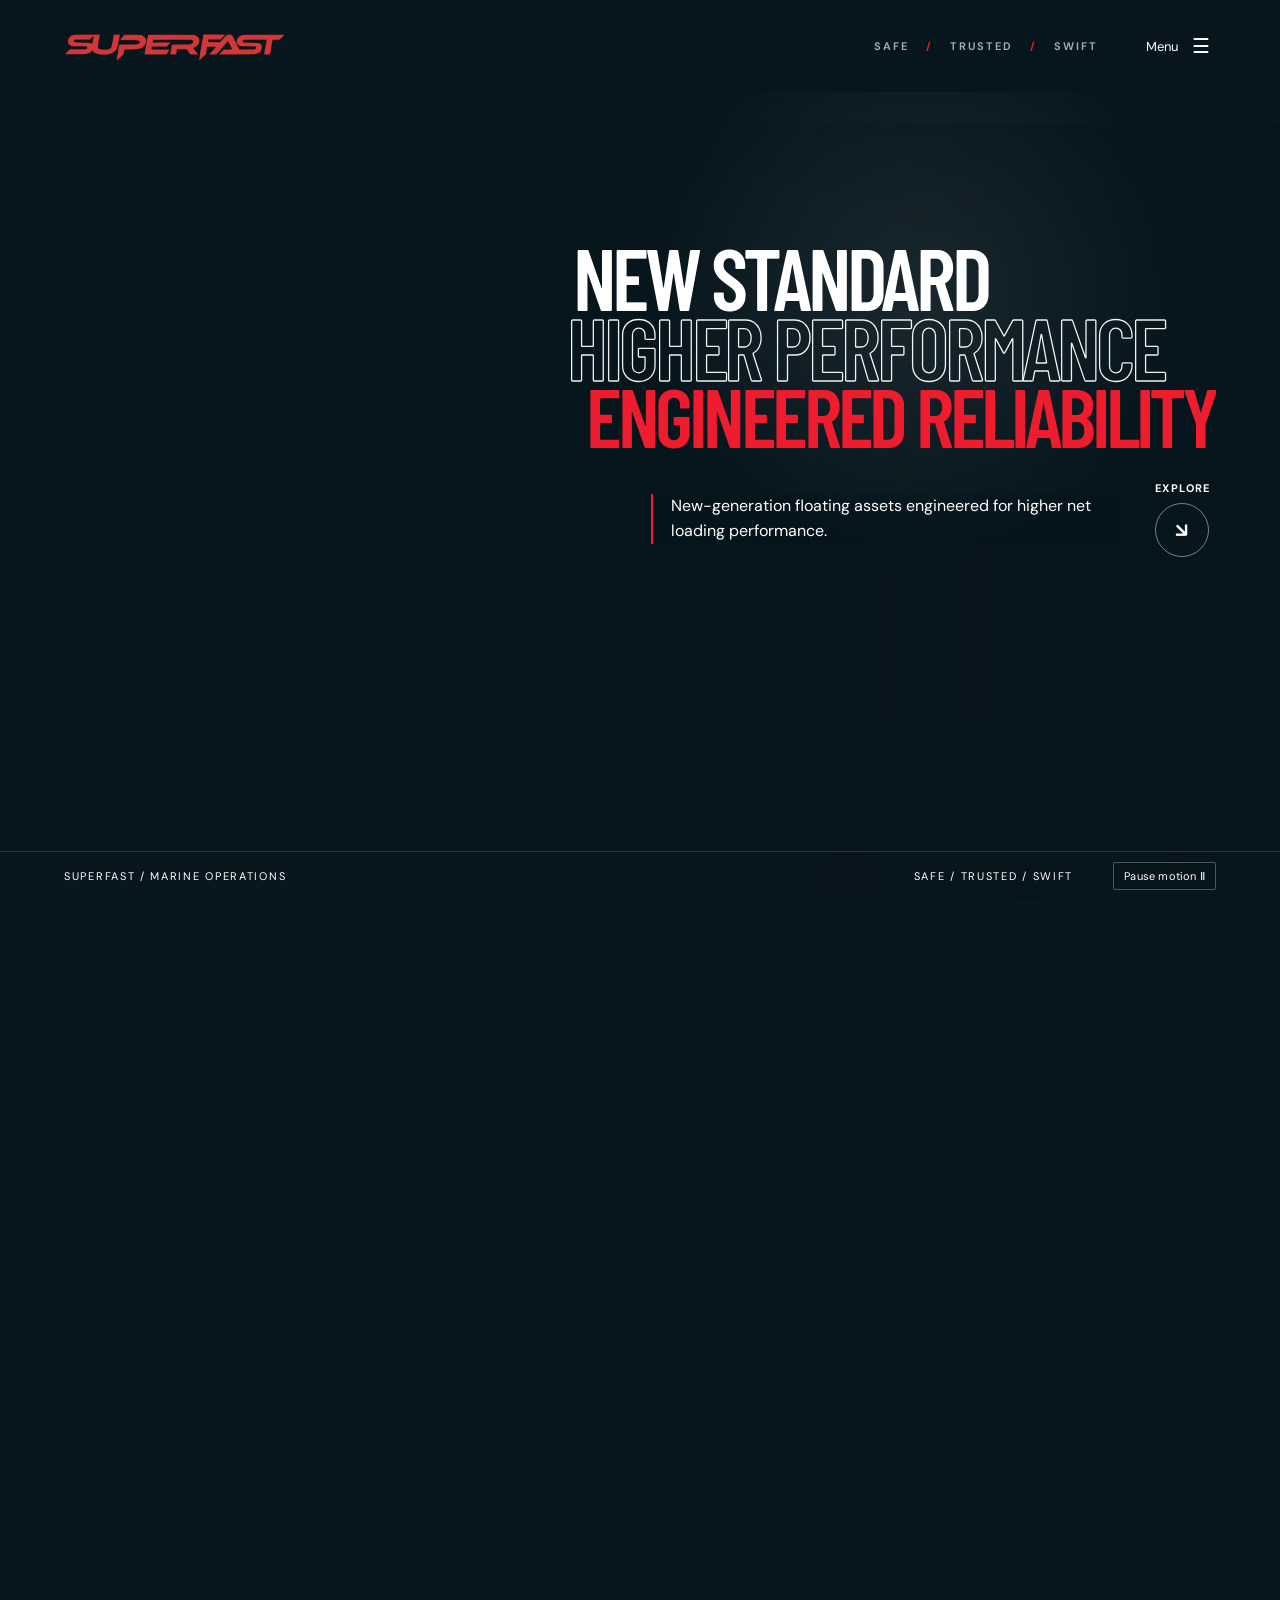
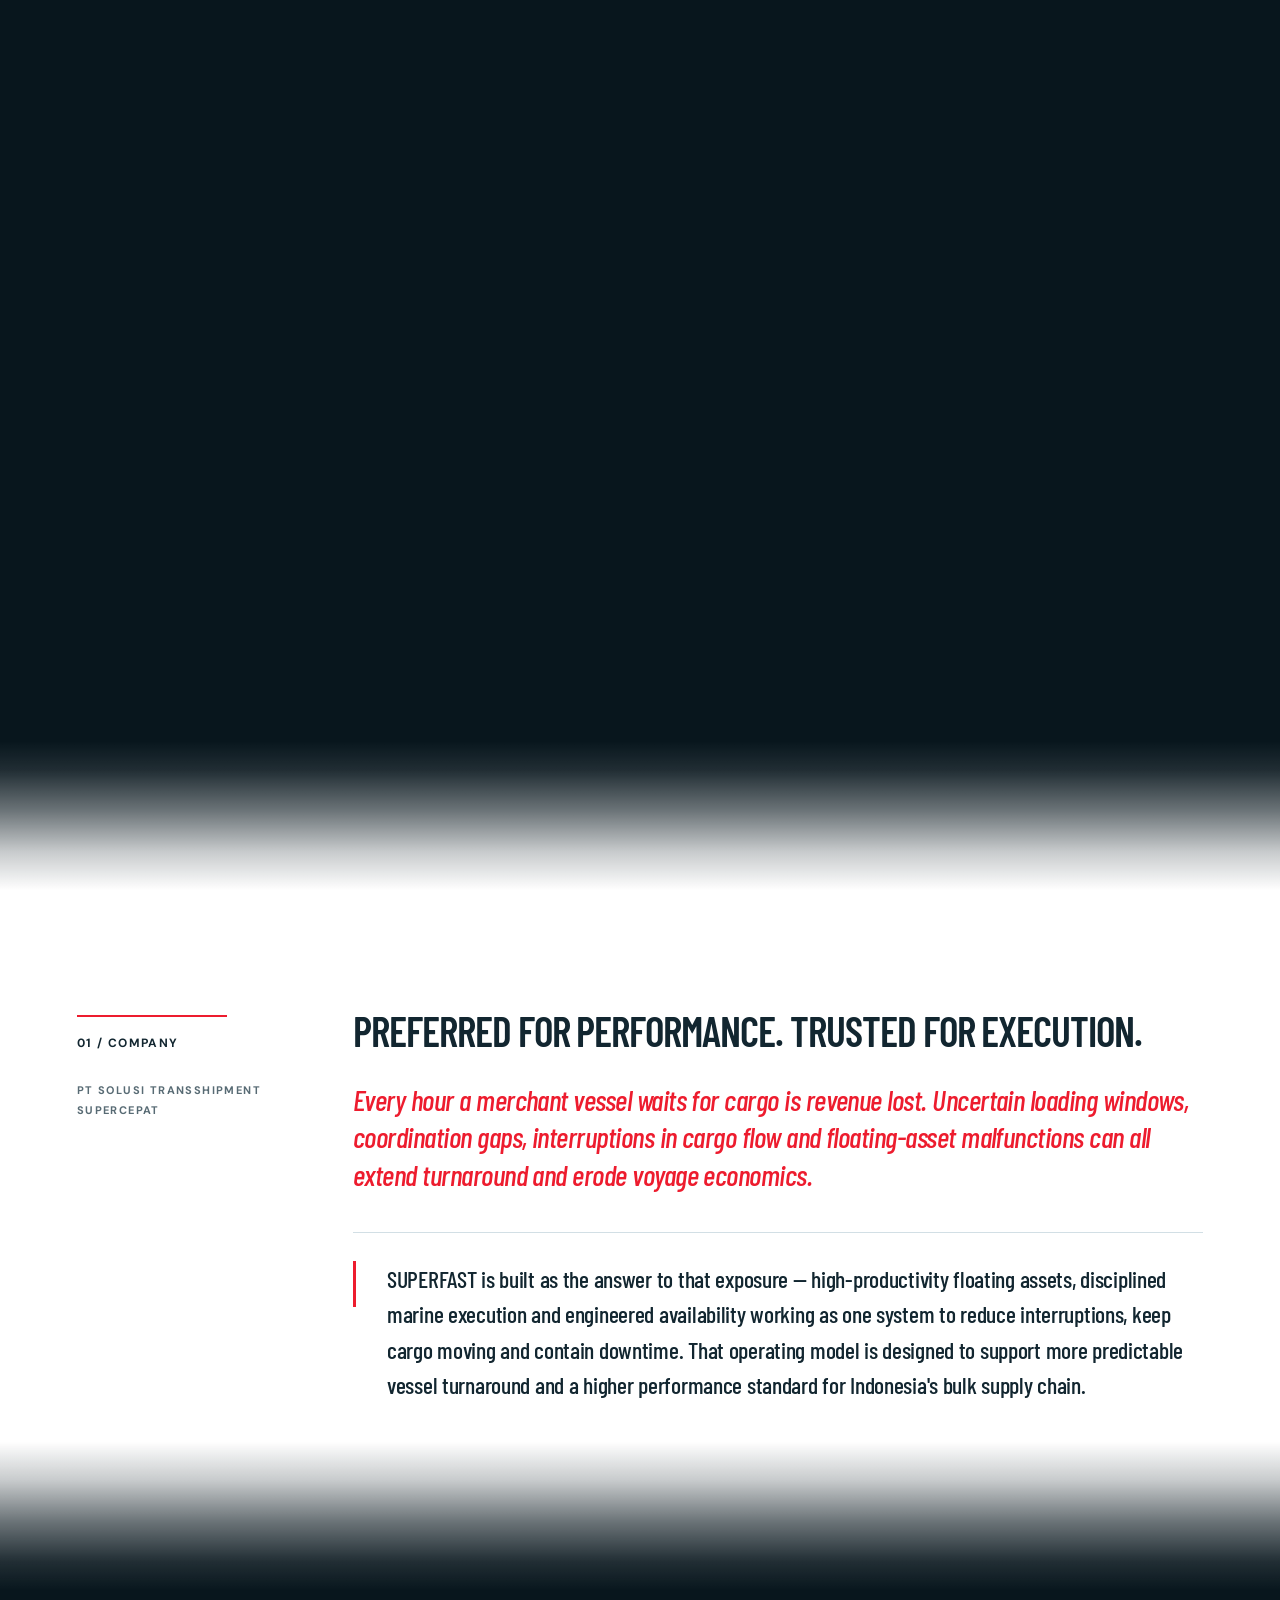
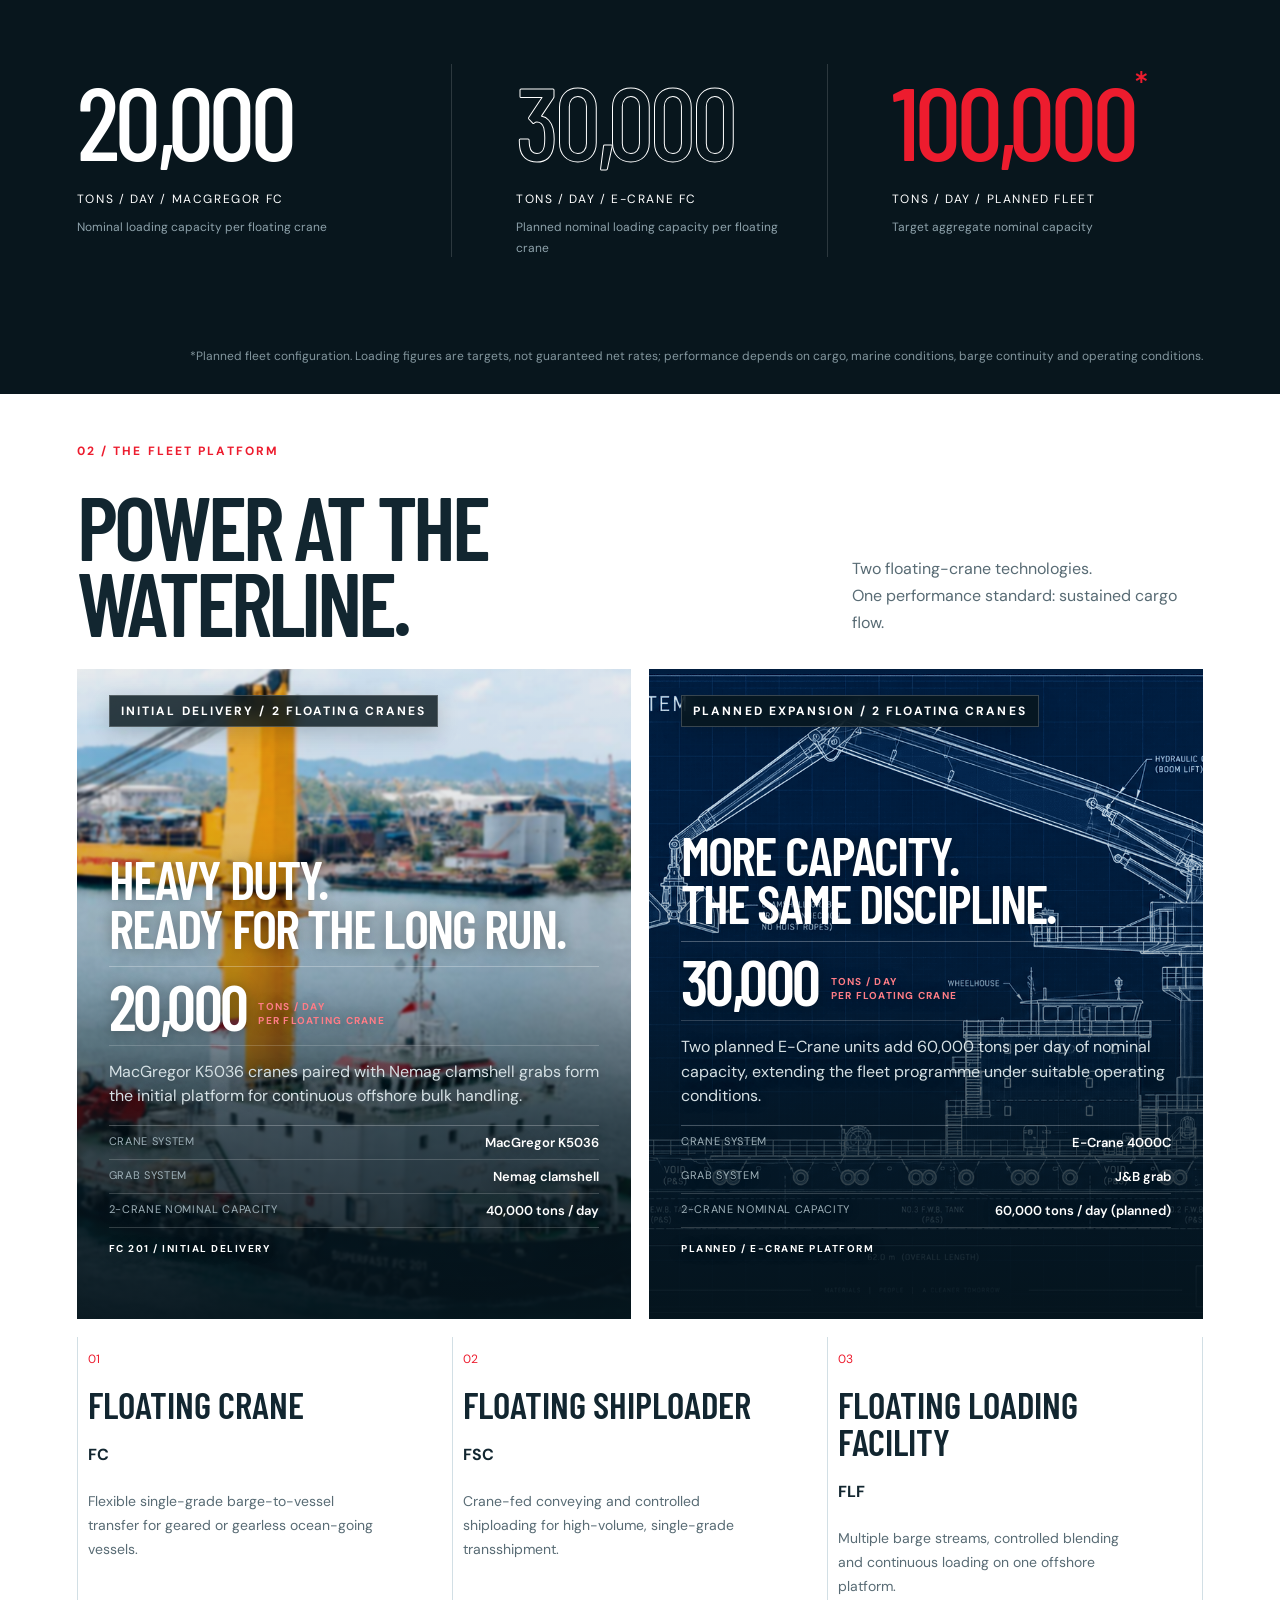
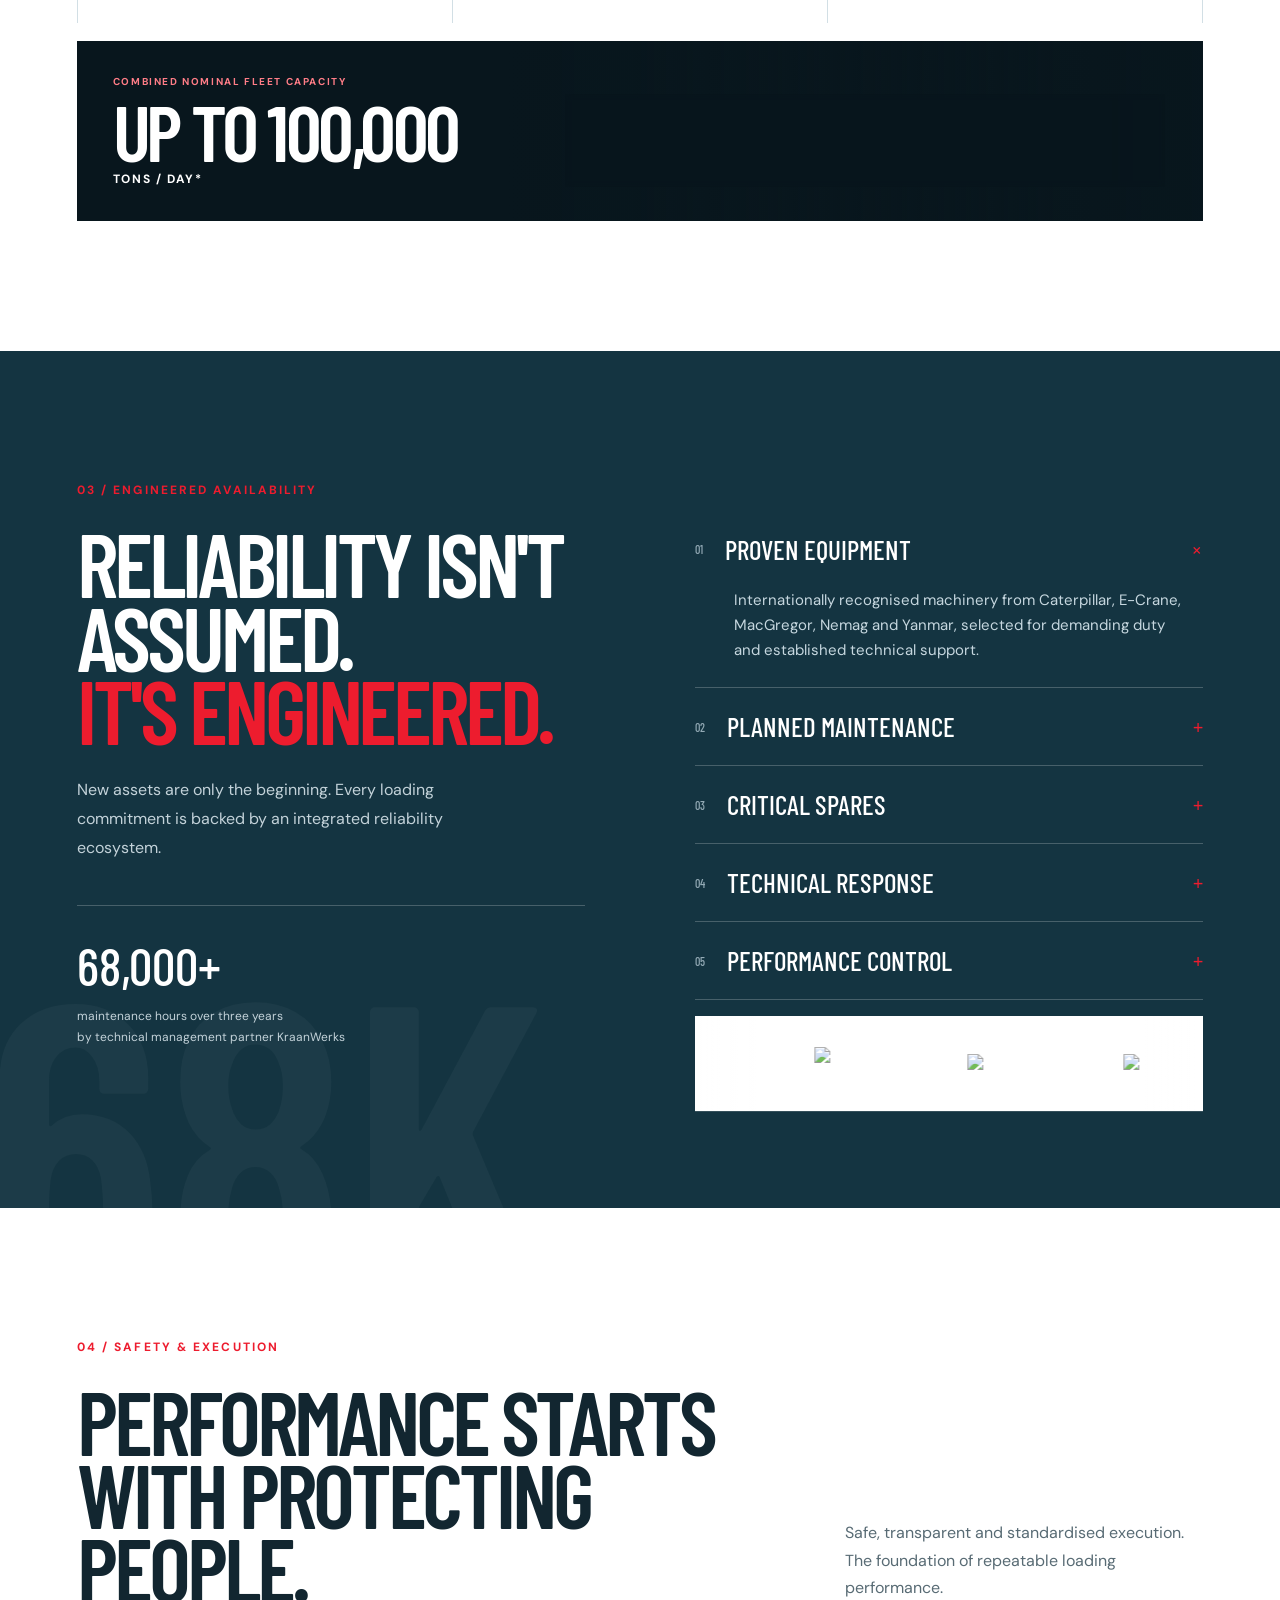
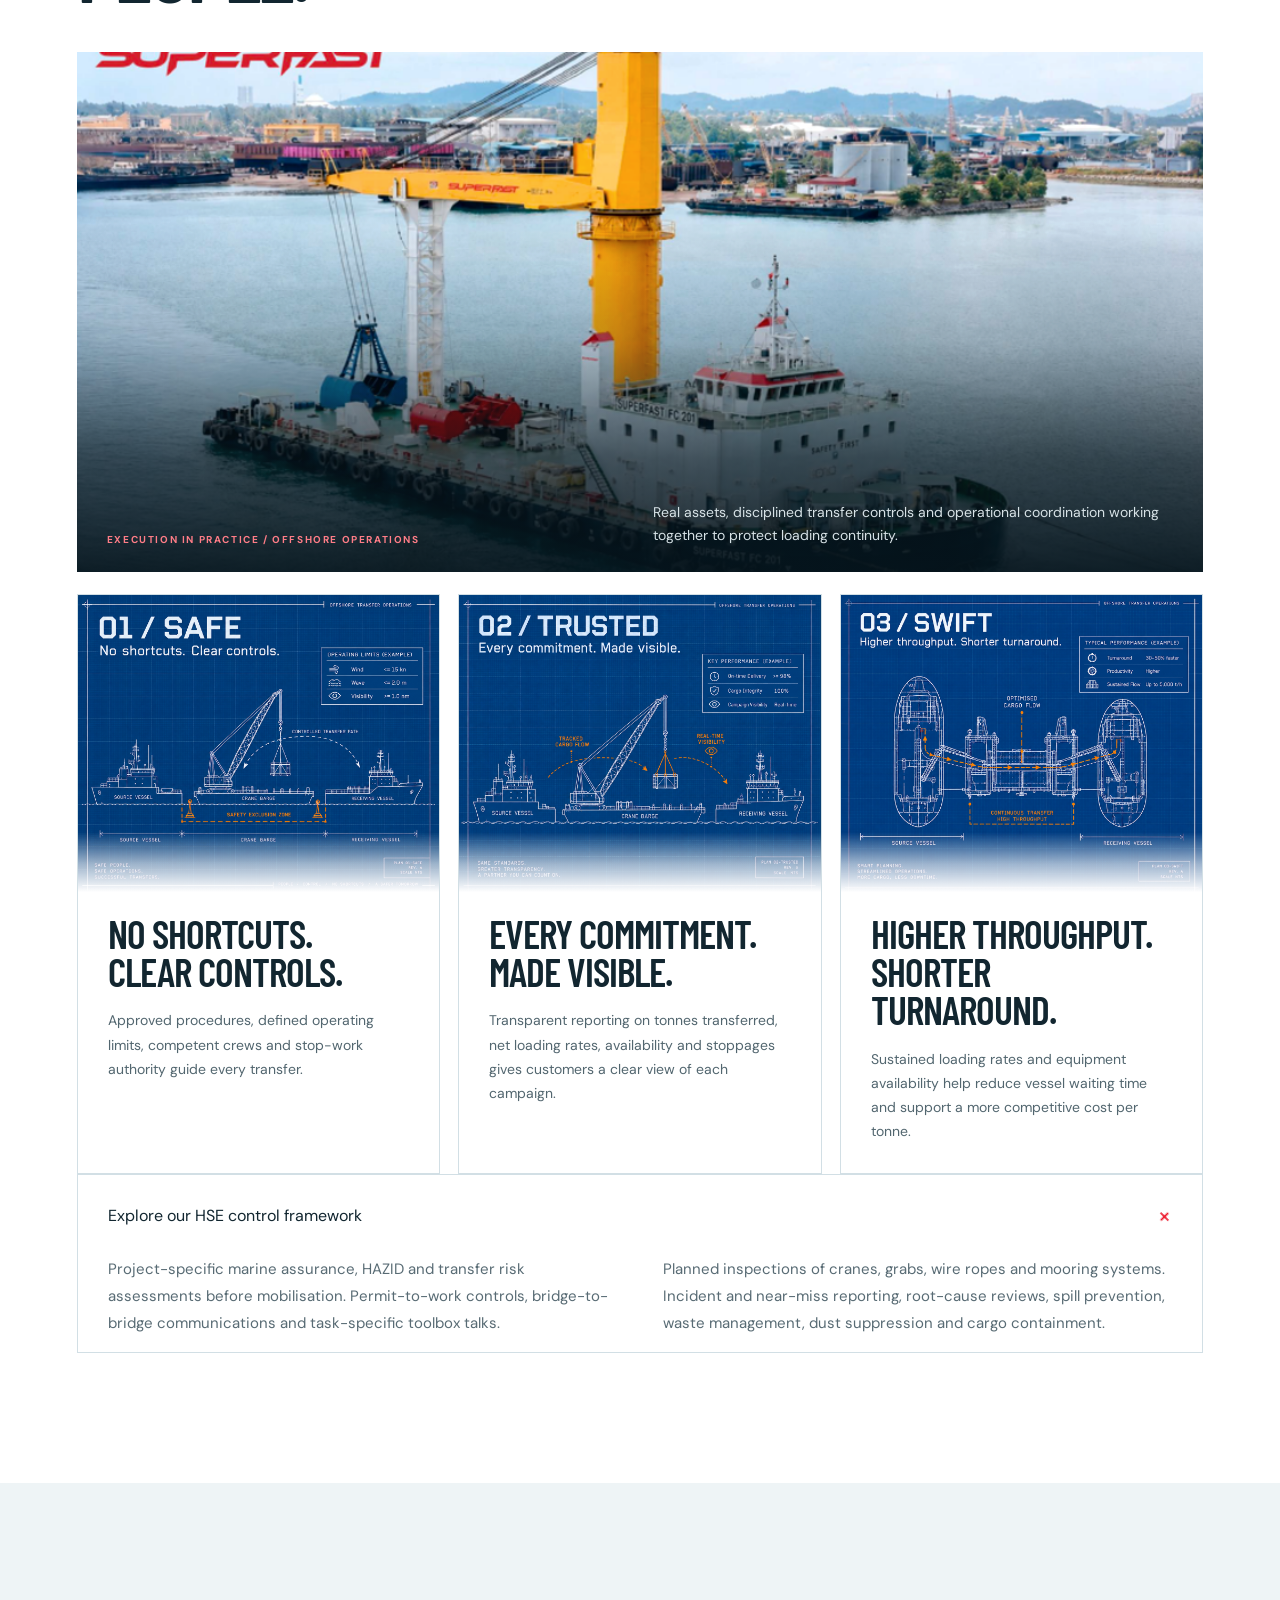
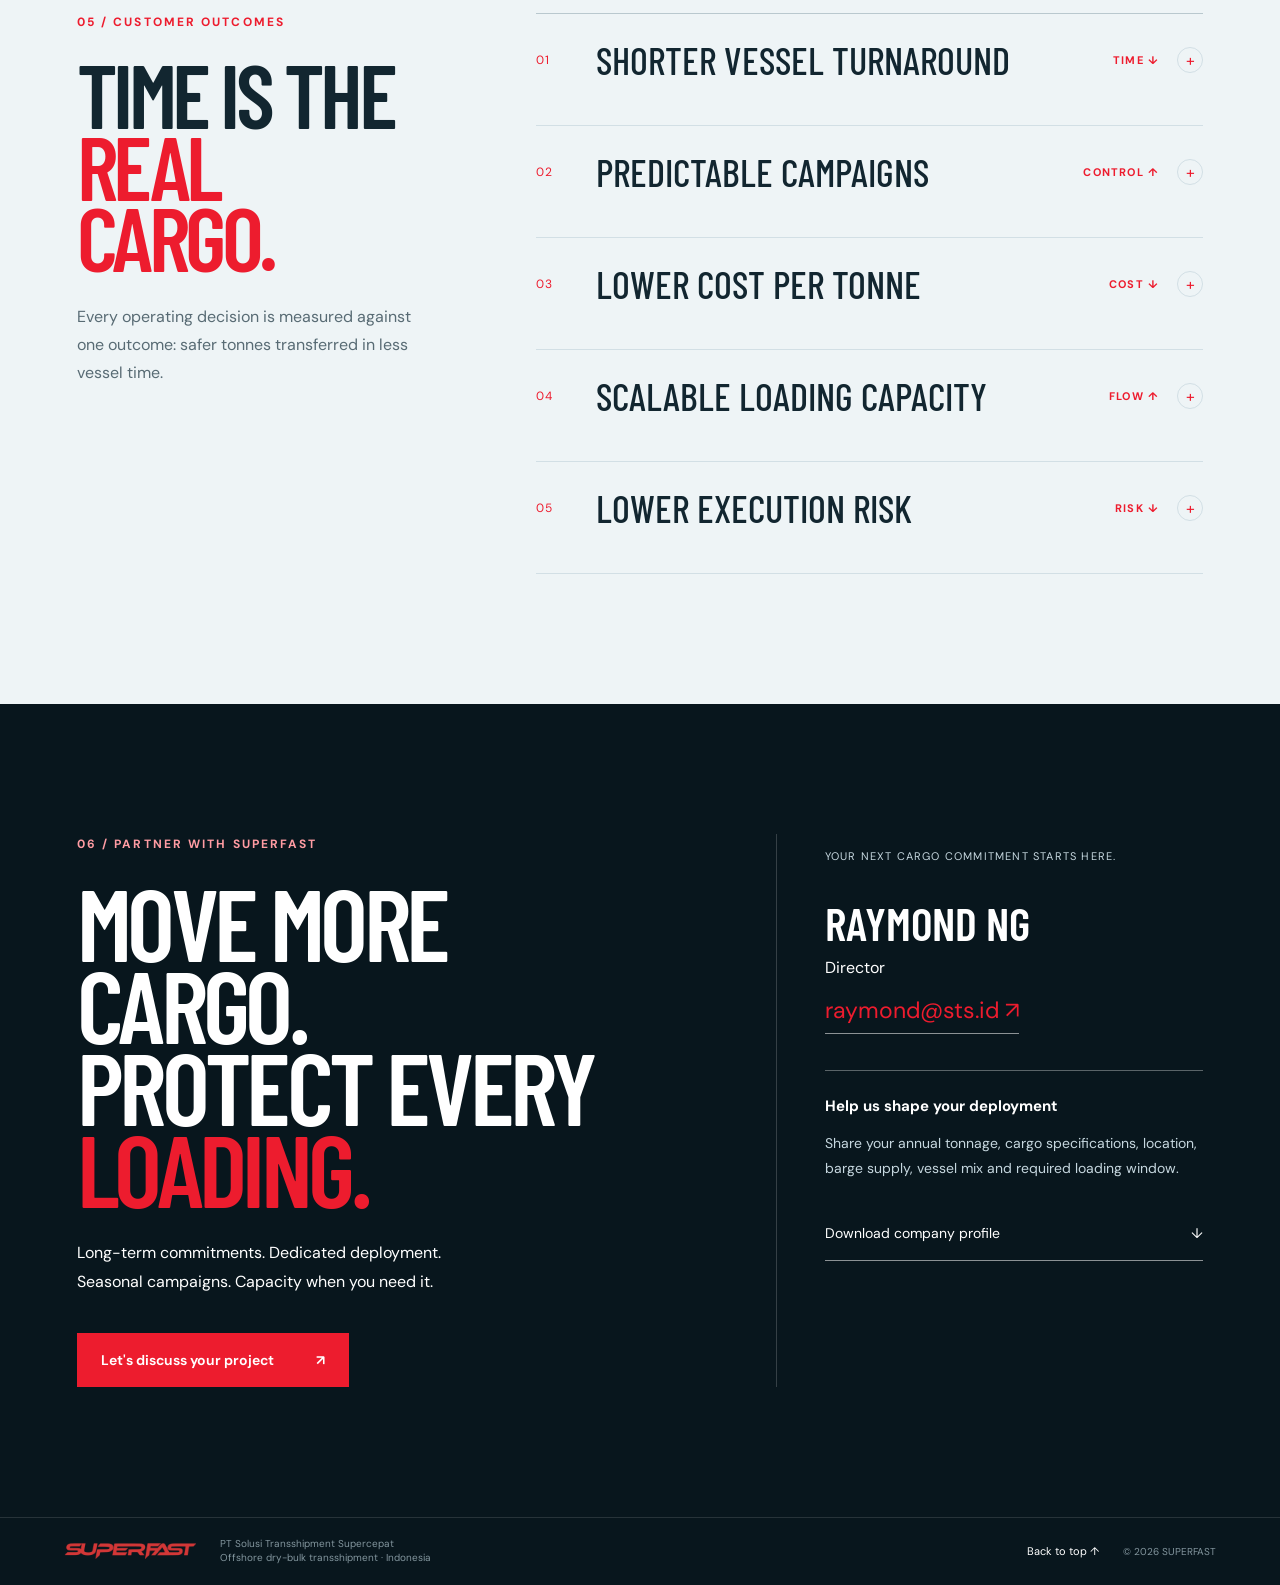
==== commit ddff9ce2: "Update hero accessibility label and stylesheet cache" ====
--- a/REV1/index.html
+++ b/REV1/index.html
@@ -12,7 +12,7 @@
     <link rel="icon"
         href="data:image/svg+xml,%3Csvg xmlns='http://www.w3.org/2000/svg' viewBox='0 0 40 40'%3E%3Crect width='40' height='40' fill='%23ed1c2e'/%3E%3Ctext x='8' y='30' font-family='Arial' font-size='30' font-weight='900' font-style='italic' fill='white'%3ES%3C/text%3E%3C/svg%3E">
     <link rel="stylesheet" href="style.css">
-    <link rel="stylesheet" href="revamp.css?v=20260928-rev1-24">
+    <link rel="stylesheet" href="revamp.css?v=20260928-rev1-25">
     <link rel="preload" as="image" href="assets/mobile-hero-superfast.jpg" media="(max-width: 760px)">
 </head>
 
@@ -40,7 +40,7 @@
                 <div class="hero-stage">
                 <div class="hero-overlay">
                     <!-- <p class="hero-kicker">NEW STANDARD, HIGHER PERFORMANCE, ENGINEERED RELIABILITY</p> -->
-                    <h1 aria-label="The new standard offshore">
+                    <h1 aria-label="New standard, higher performance, engineered reliability">
                         <span class="hero-line-one"><i>NEW STANDARD</i></span>
                         <span class="hero-line-two"><i>HIGHER PERFORMANCE</i></span>
                         <em class="hero-line-three"><i>ENGINEERED RELIABILITY</i></em>
--- a/REV1/revamp.css
+++ b/REV1/revamp.css
@@ -7660,3 +7660,132 @@
     object-fit:cover!important;
   }
 }
+
+
+/* REV1.25 — rebalance the longer three-line hero statement. */
+@media(min-width:1001px){
+  .hero-overlay{
+    left:auto!important;
+    right:0!important;
+    top:4%!important;
+    bottom:15%!important;
+    width:min(88vw,1320px)!important;
+    padding:0 5vw 0 2vw!important;
+    align-items:flex-end!important;
+    justify-content:center!important;
+    text-align:right!important;
+  }
+
+  .hero-overlay::before{
+    right:0!important;
+    top:12%!important;
+    bottom:5%!important;
+    width:74%!important;
+  }
+
+  .hero h1{
+    width:100%!important;
+    max-width:none!important;
+    font-size:clamp(72px,6.7vw,110px)!important;
+    line-height:.76!important;
+    letter-spacing:-.048em!important;
+  }
+
+  .hero h1 .hero-line-one{
+    padding-right:22%!important;
+  }
+
+  .hero h1 .hero-line-two{
+    padding-right:5%!important;
+  }
+
+  .hero h1 .hero-line-three{
+    padding-right:0!important;
+    font-size:.96em!important;
+  }
+
+  .hero-copy{
+    margin:30px .5% 0 0!important;
+    max-width:560px!important;
+  }
+}
+
+@media(min-width:761px) and (max-width:1000px){
+  .hero-overlay{
+    top:5%!important;
+    bottom:14%!important;
+    width:94vw!important;
+    padding-right:4vw!important;
+  }
+
+  .hero h1{
+    font-size:clamp(58px,8.4vw,82px)!important;
+    line-height:.78!important;
+    letter-spacing:-.045em!important;
+  }
+
+  .hero h1 .hero-line-one{
+    padding-right:15%!important;
+  }
+
+  .hero h1 .hero-line-two{
+    padding-right:2%!important;
+  }
+
+  .hero h1 .hero-line-three{
+    font-size:.94em!important;
+  }
+}
+
+@media(max-width:760px){
+  .hero-overlay{
+    top:72px!important;
+    bottom:58px!important;
+    left:20px!important;
+    right:20px!important;
+    padding:clamp(48px,7svh,68px) 0 32px!important;
+  }
+
+  .hero h1{
+    width:100%!important;
+    max-width:100%!important;
+    font-size:clamp(43px,13.1vw,56px)!important;
+    line-height:.88!important;
+    letter-spacing:-.035em!important;
+  }
+
+  .hero h1 .hero-line-one,
+  .hero h1 .hero-line-two,
+  .hero h1 .hero-line-three{
+    width:100%!important;
+    max-width:100%!important;
+    margin-left:0!important;
+    padding-left:0!important;
+    padding-right:0!important;
+  }
+
+  .hero h1 .hero-line-two{
+    margin-left:.02em!important;
+  }
+
+  .hero h1 .hero-line-three{
+    margin-top:.04em!important;
+    font-size:.94em!important;
+  }
+
+  .hero-copy{
+    width:min(100%,296px)!important;
+    max-width:296px!important;
+    margin:16px 0 0!important;
+  }
+}
+
+@media(max-width:390px){
+  .hero h1{
+    font-size:clamp(41px,12.6vw,50px)!important;
+  }
+
+  .hero-copy{
+    max-width:276px!important;
+  }
+}
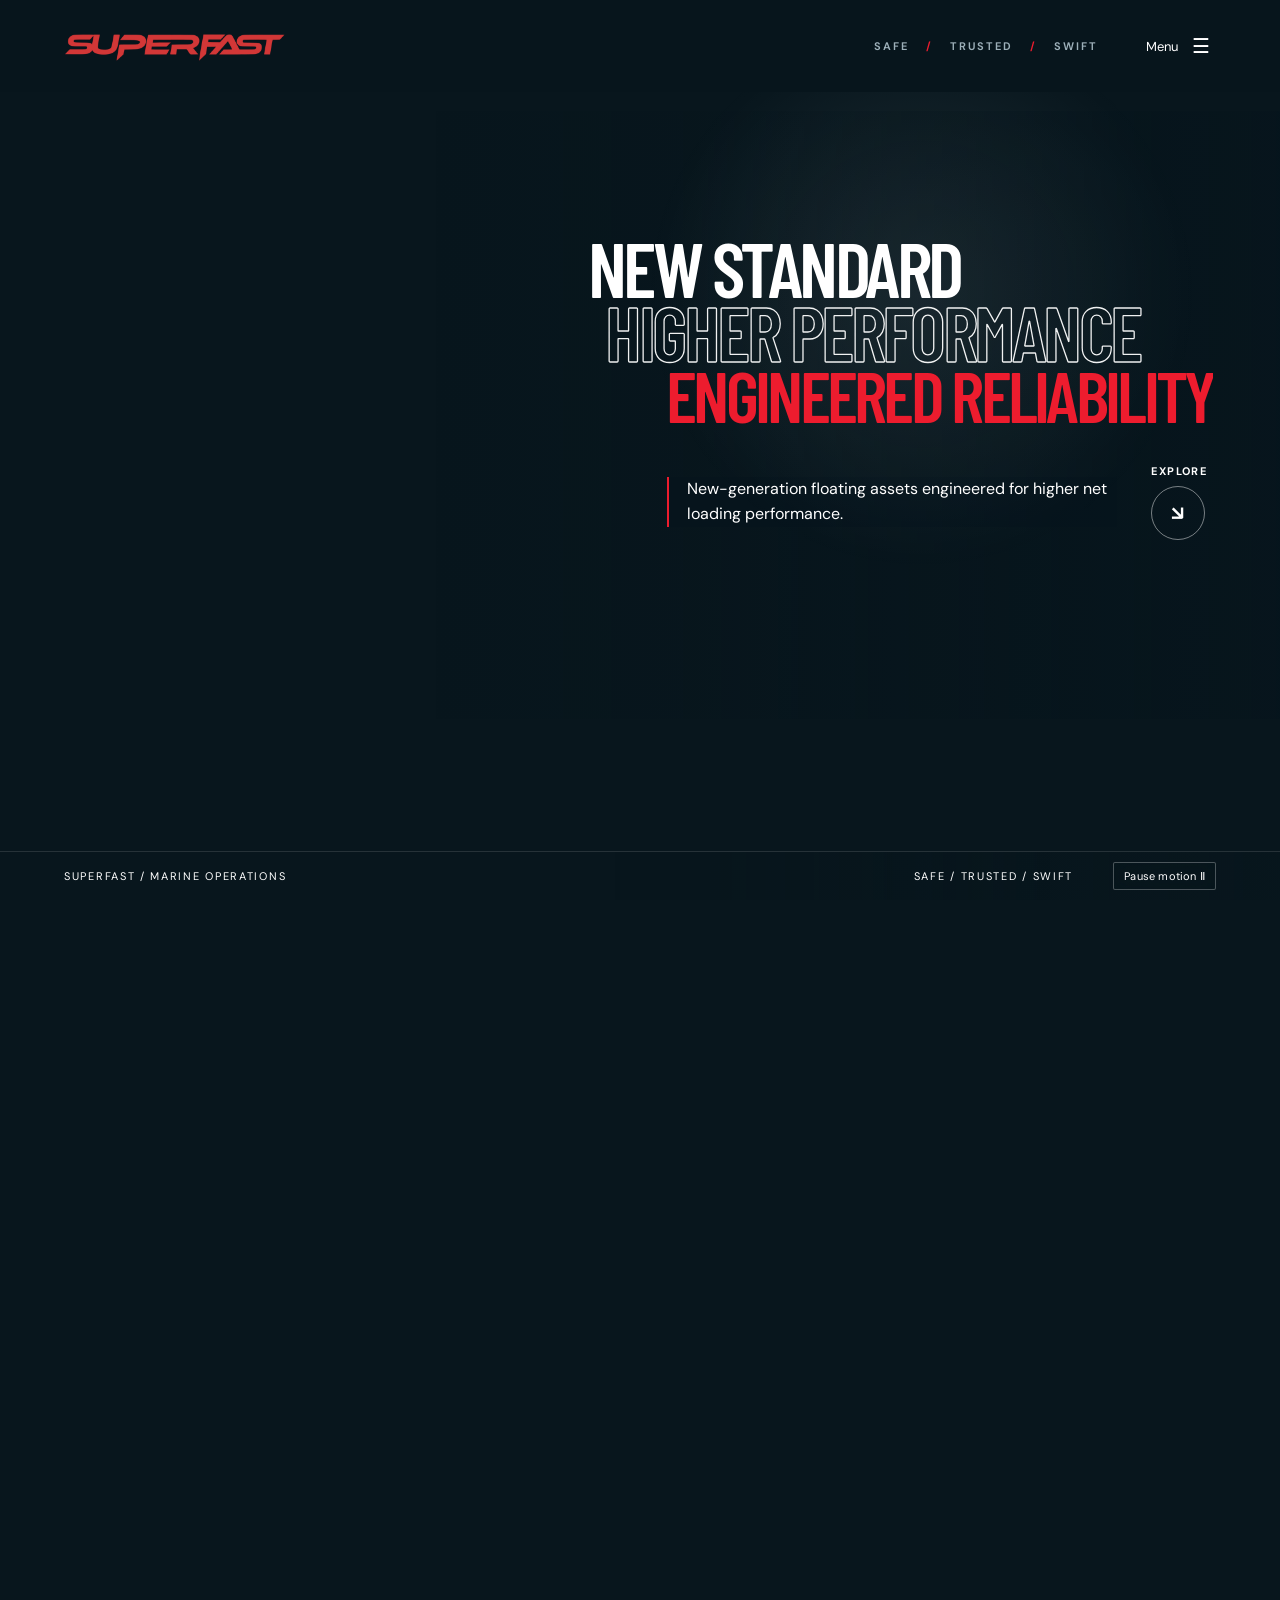
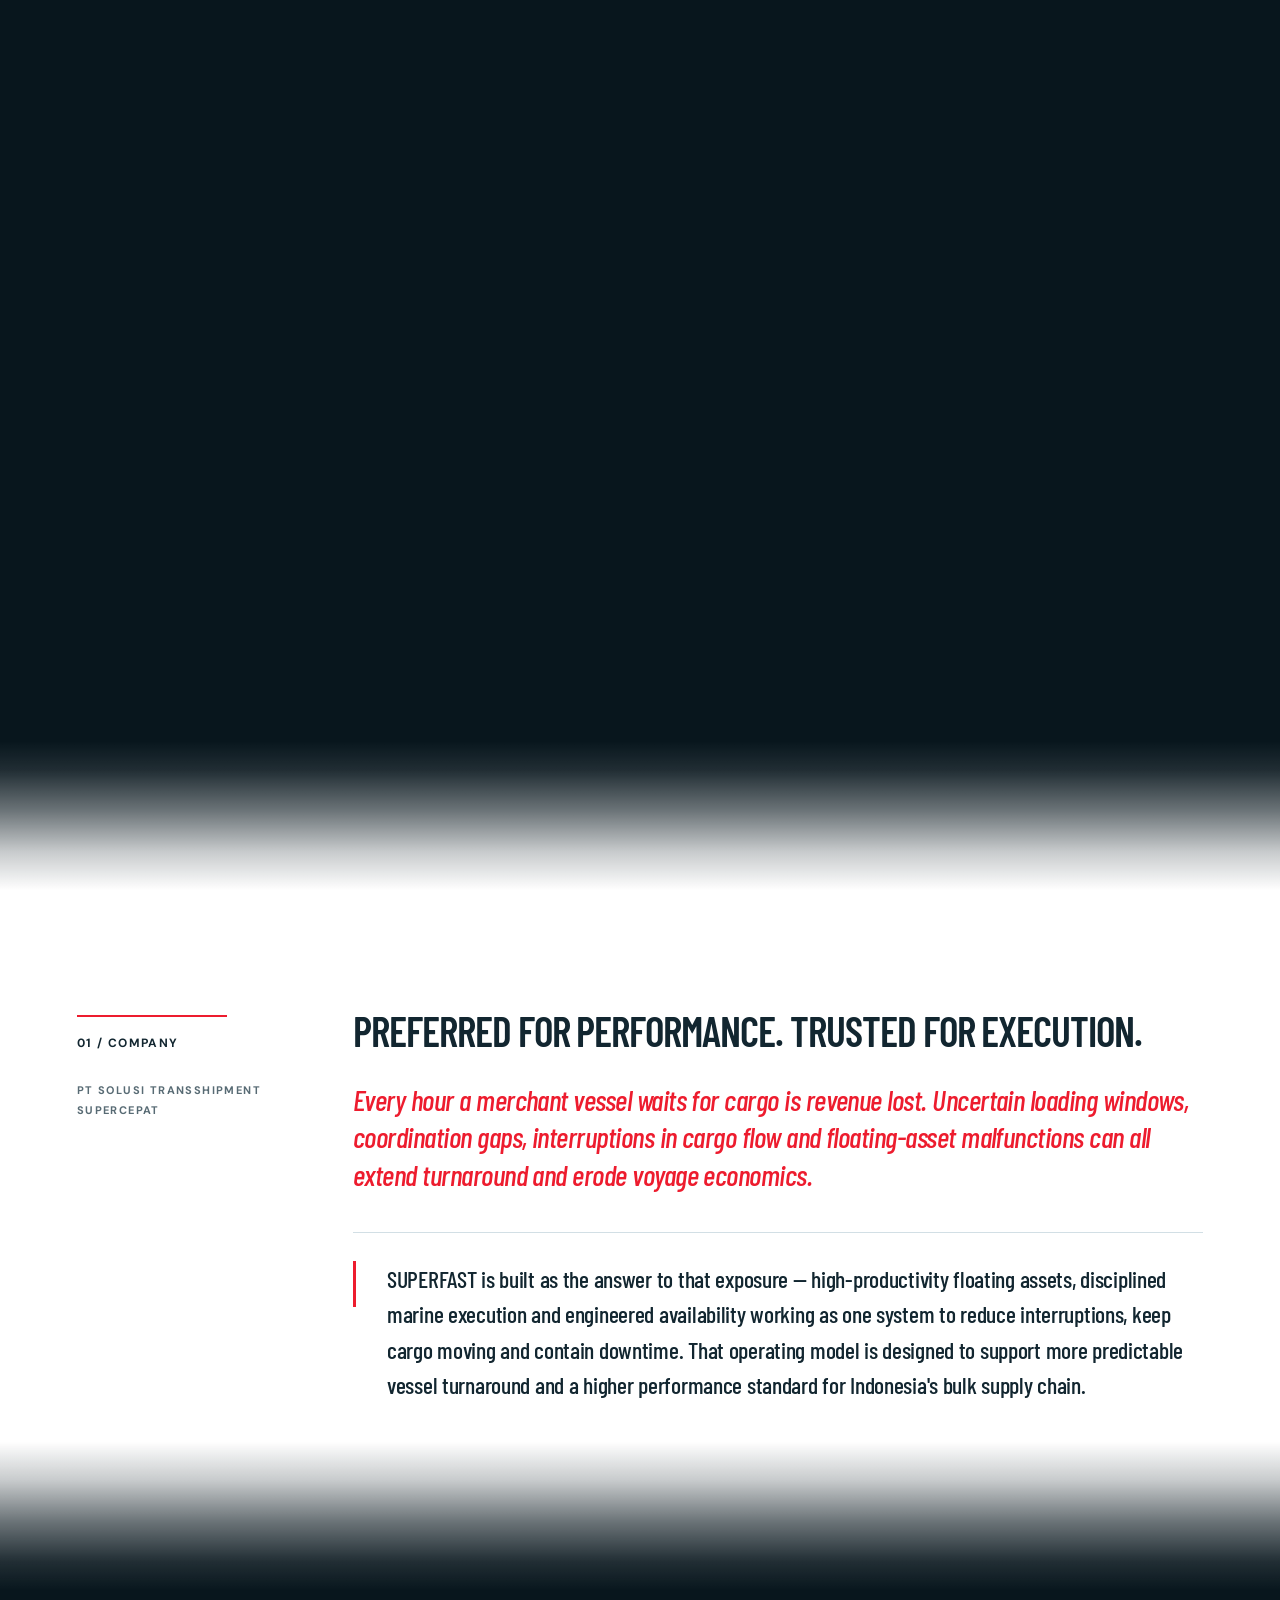
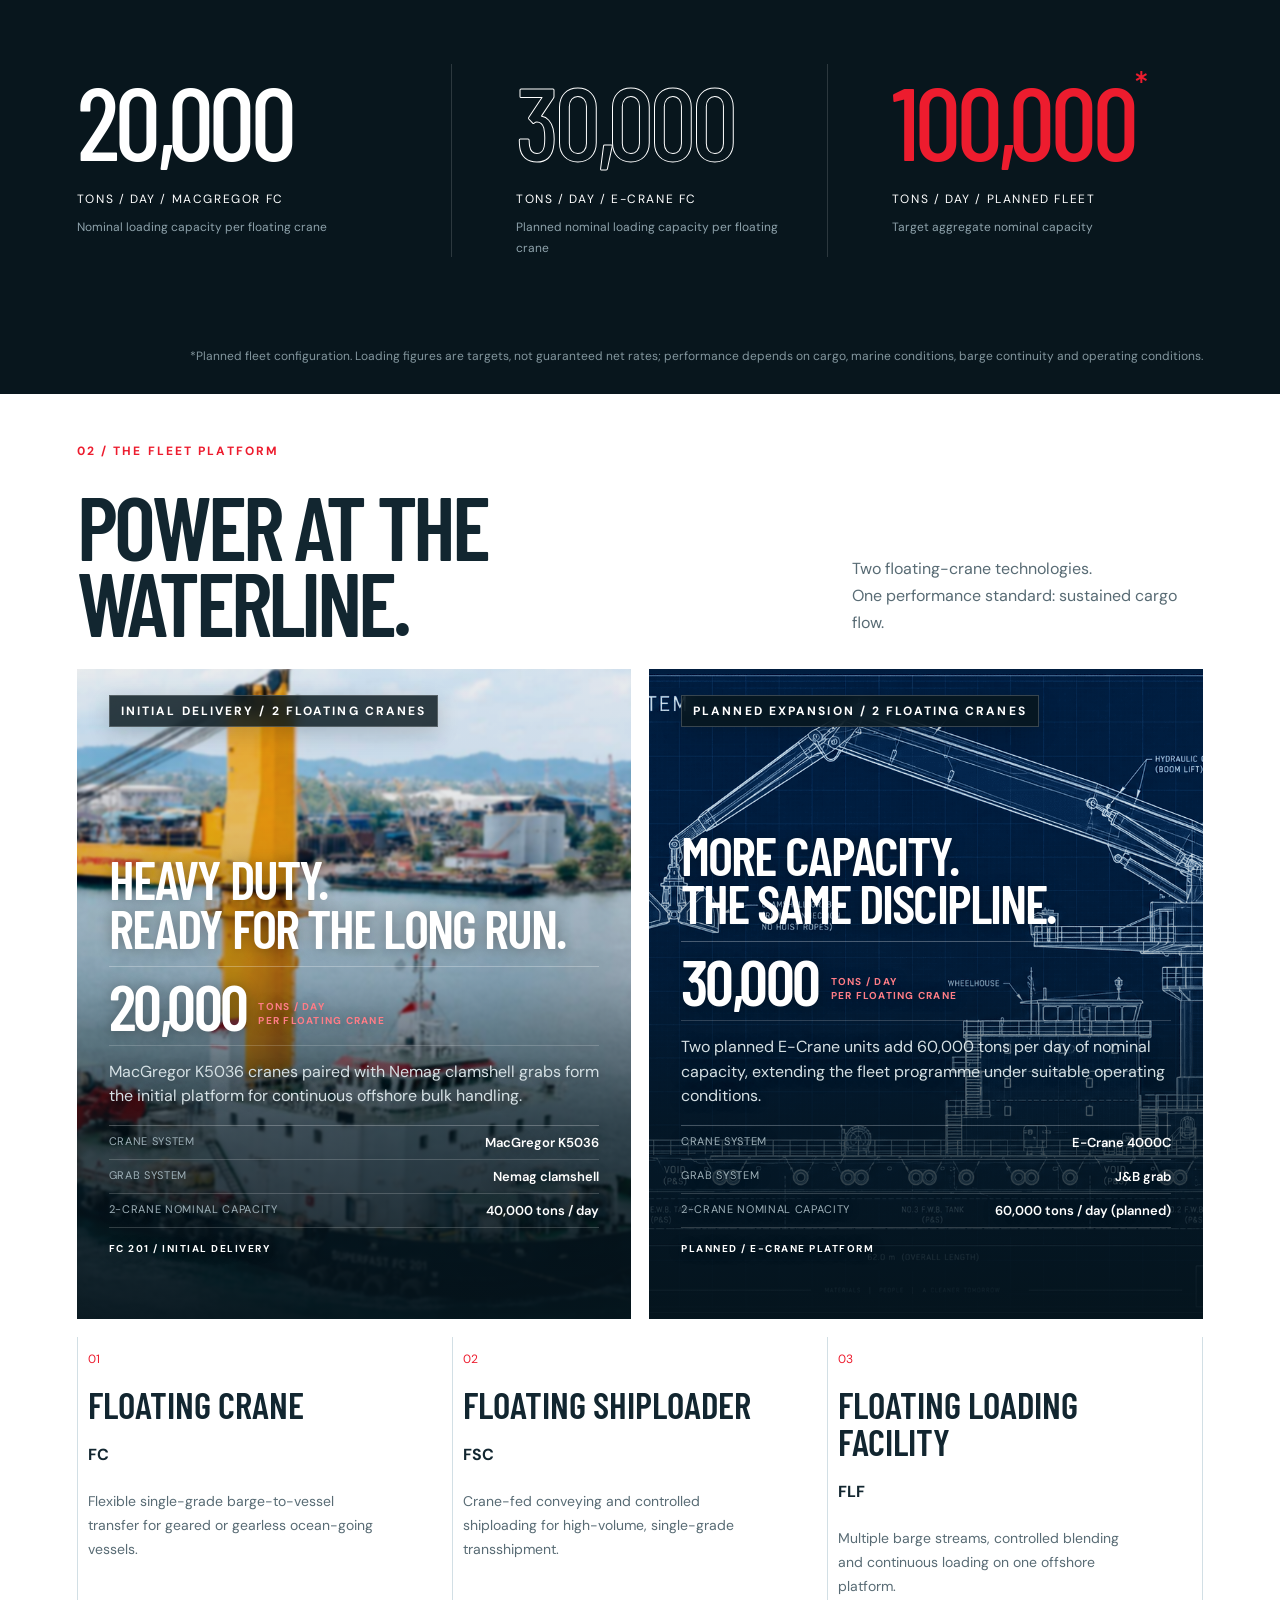
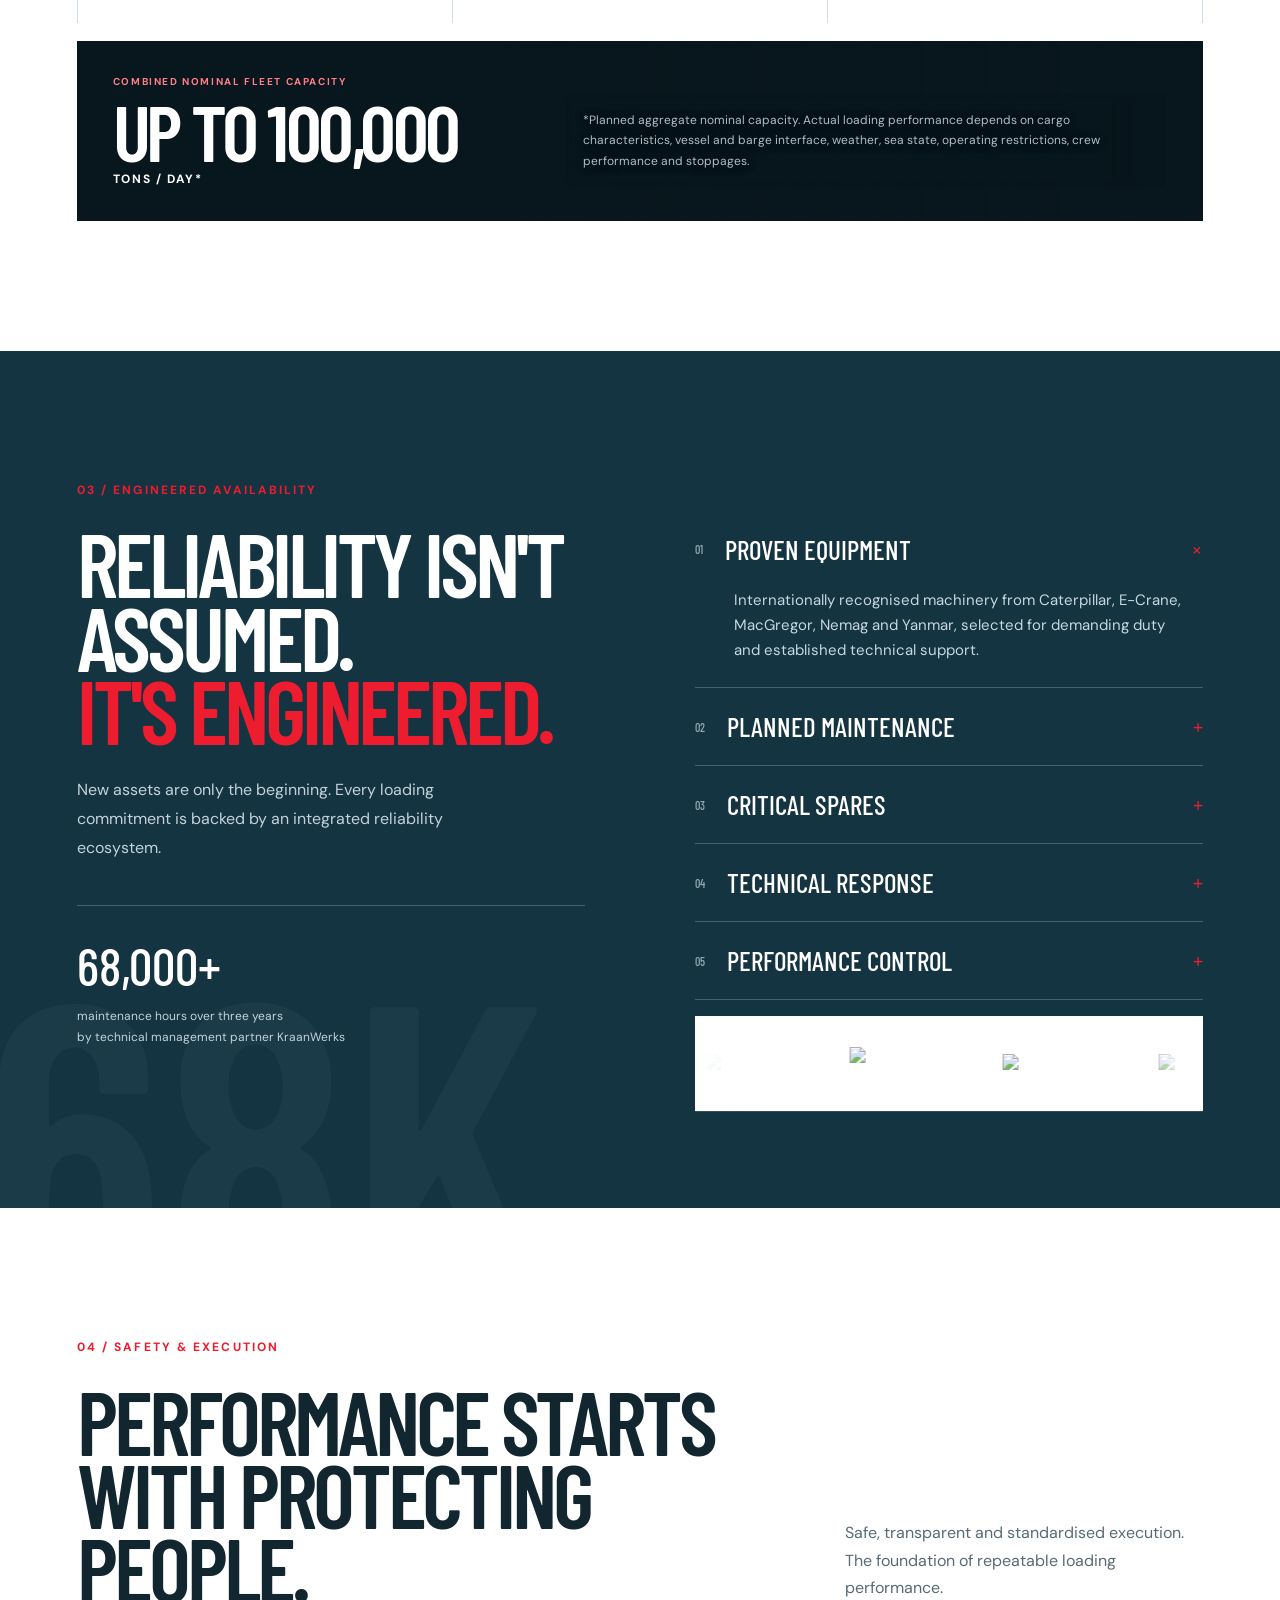
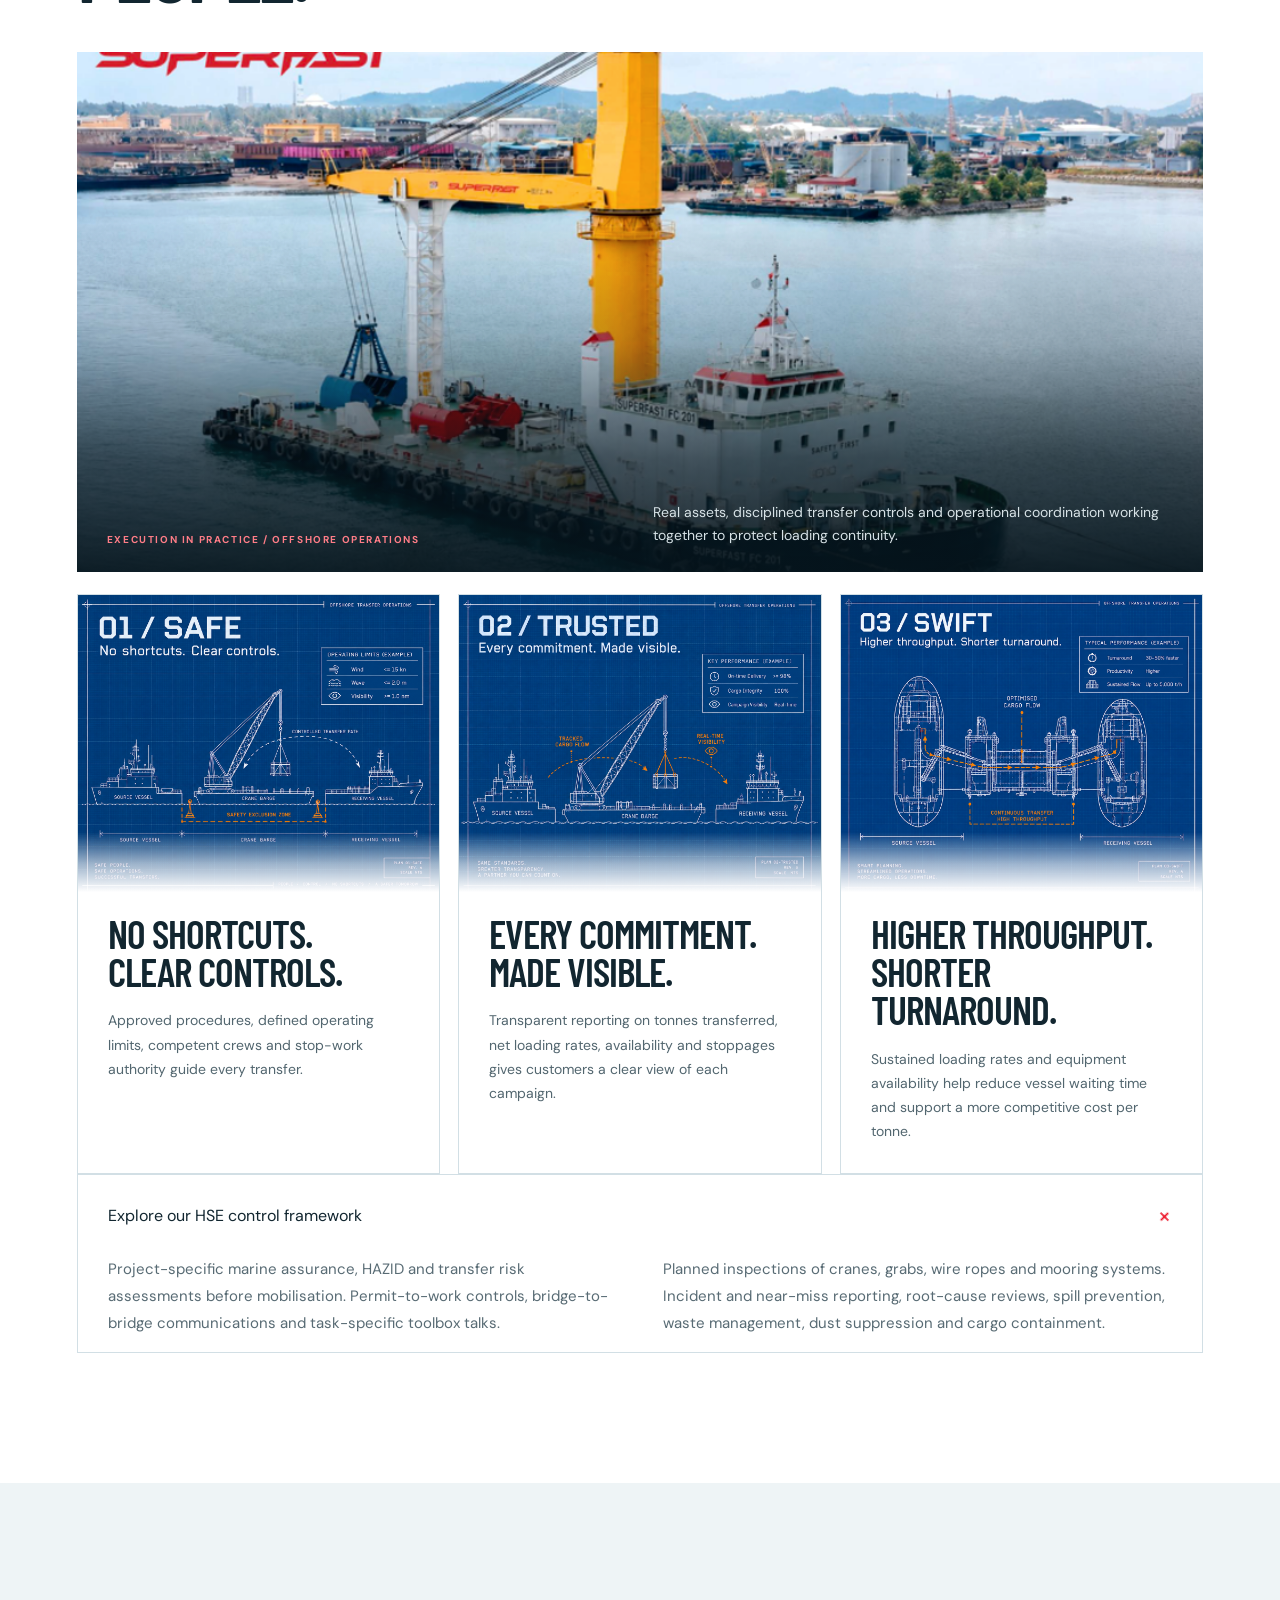
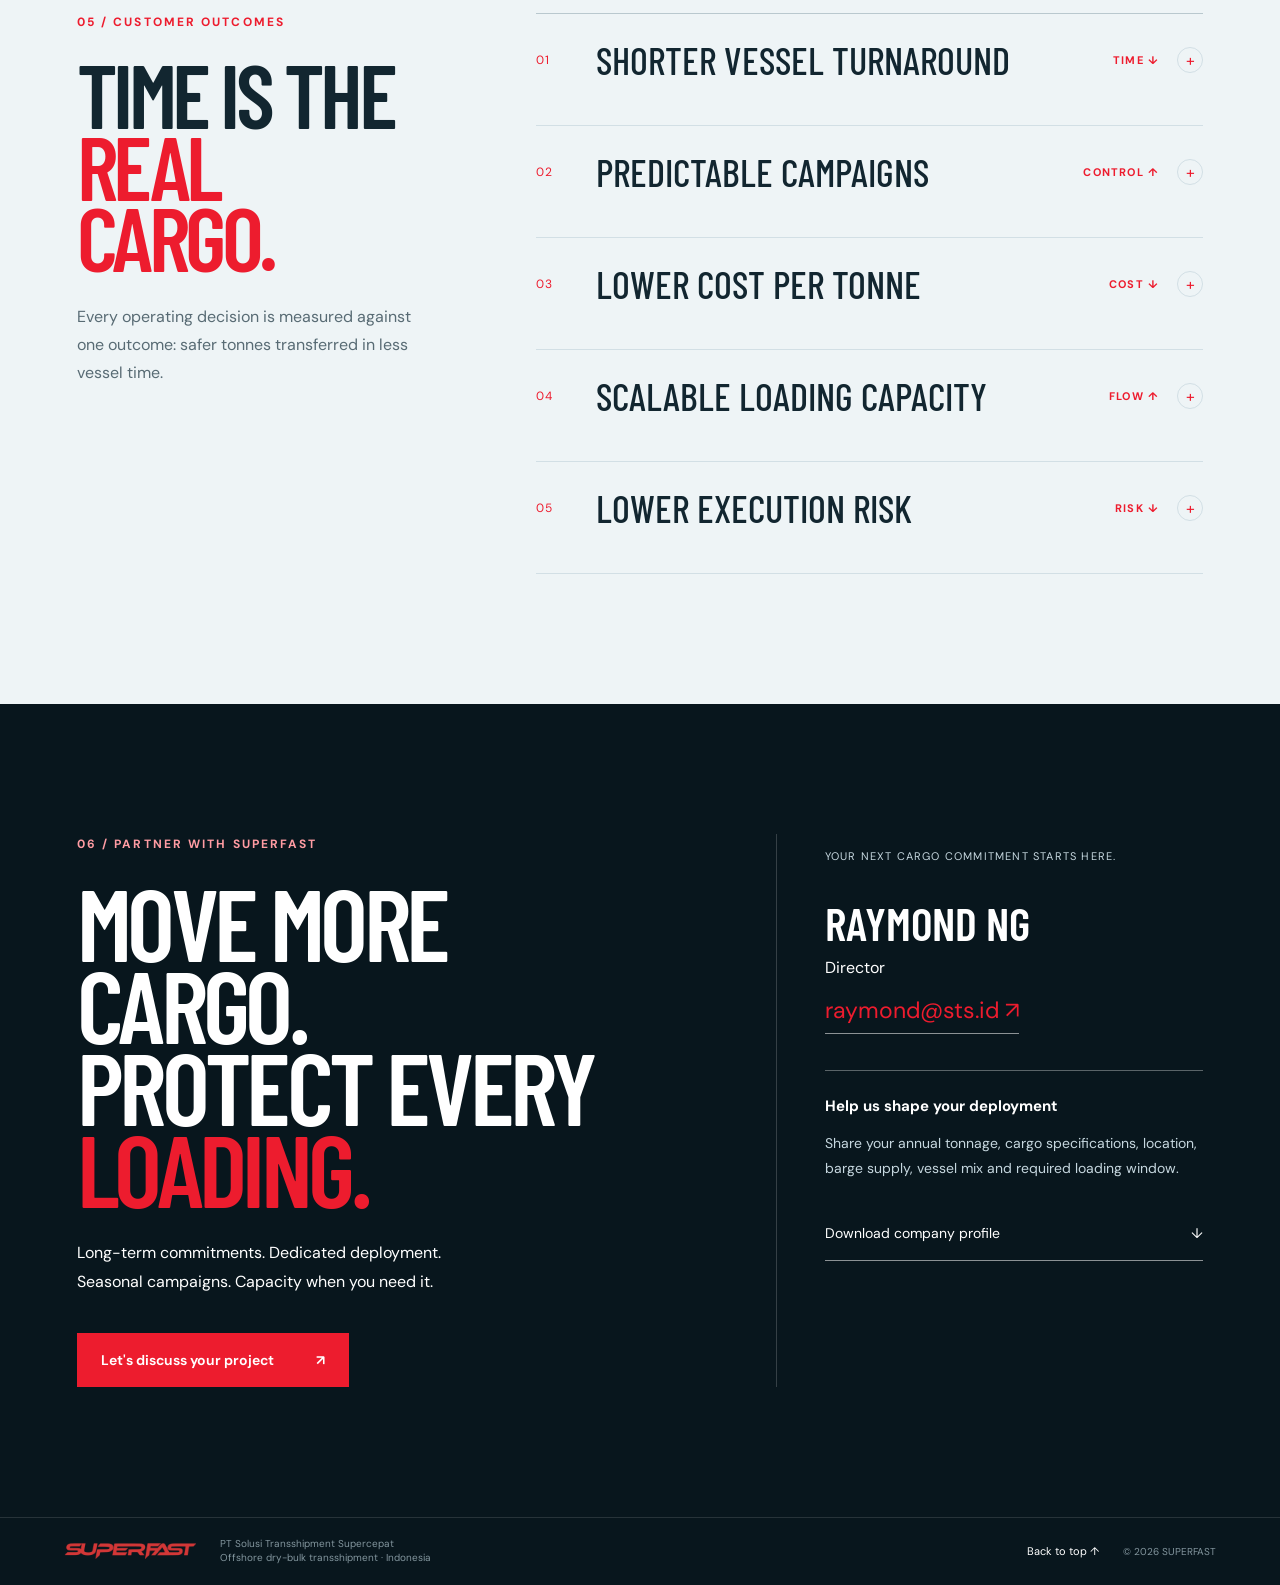
==== commit 012d09b7: "Bump REV1 hero stylesheet cache" ====
--- a/REV1/index.html
+++ b/REV1/index.html
@@ -12,7 +12,7 @@
     <link rel="icon"
         href="data:image/svg+xml,%3Csvg xmlns='http://www.w3.org/2000/svg' viewBox='0 0 40 40'%3E%3Crect width='40' height='40' fill='%23ed1c2e'/%3E%3Ctext x='8' y='30' font-family='Arial' font-size='30' font-weight='900' font-style='italic' fill='white'%3ES%3C/text%3E%3C/svg%3E">
     <link rel="stylesheet" href="style.css">
-    <link rel="stylesheet" href="revamp.css?v=20260928-rev1-25">
+    <link rel="stylesheet" href="revamp.css?v=20260928-rev1-26">
     <link rel="preload" as="image" href="assets/mobile-hero-superfast.jpg" media="(max-width: 760px)">
 </head>
 
--- a/REV1/revamp.css
+++ b/REV1/revamp.css
@@ -7789,3 +7789,74 @@
     max-width:276px!important;
   }
 }
+
+
+/* REV1.26 — refine hero scale and spacing after longer title review. */
+@media(min-width:1001px){
+  .hero-overlay{
+    top:2.5%!important;
+    bottom:16%!important;
+    width:min(90vw,1360px)!important;
+    padding:0 5.2vw 0 2.5vw!important;
+  }
+
+  .hero h1{
+    font-size:clamp(64px,6vw,98px)!important;
+    line-height:.78!important;
+    letter-spacing:-.046em!important;
+  }
+
+  .hero h1 .hero-line-one{
+    padding-right:24%!important;
+  }
+
+  .hero h1 .hero-line-two{
+    padding-right:7%!important;
+  }
+
+  .hero h1 .hero-line-three{
+    padding-right:0!important;
+    font-size:.93em!important;
+  }
+
+  .hero-copy{
+    margin:38px .6% 0 0!important;
+    max-width:540px!important;
+  }
+}
+
+@media(min-width:761px) and (max-width:1000px){
+  .hero h1{
+    font-size:clamp(54px,7.6vw,76px)!important;
+    line-height:.80!important;
+  }
+
+  .hero h1 .hero-line-three{
+    font-size:.92em!important;
+  }
+
+  .hero-copy{
+    margin-top:30px!important;
+  }
+}
+
+@media(max-width:760px){
+  .hero h1{
+    font-size:clamp(40px,12.2vw,52px)!important;
+    line-height:.89!important;
+  }
+
+  .hero h1 .hero-line-three{
+    font-size:.92em!important;
+  }
+
+  .hero-copy{
+    margin-top:18px!important;
+  }
+}
+
+@media(max-width:390px){
+  .hero h1{
+    font-size:clamp(38px,11.8vw,47px)!important;
+  }
+}
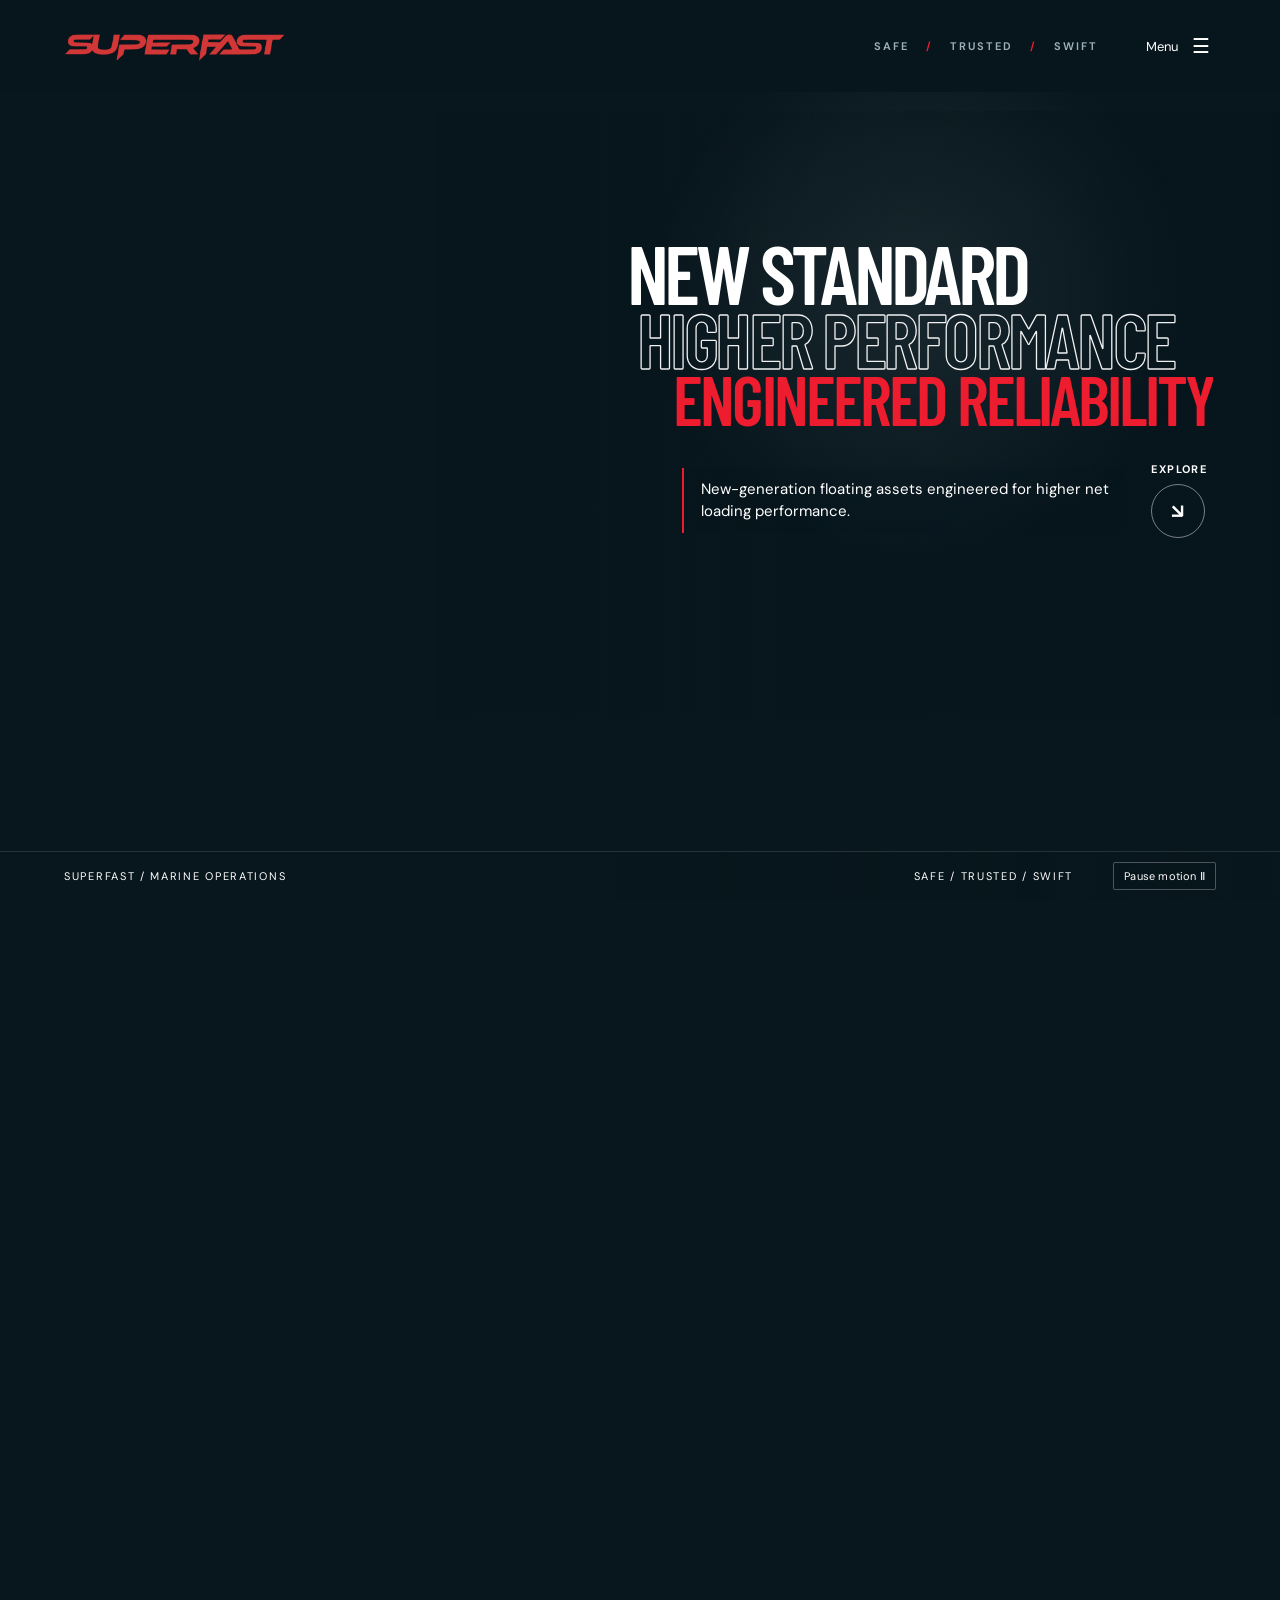
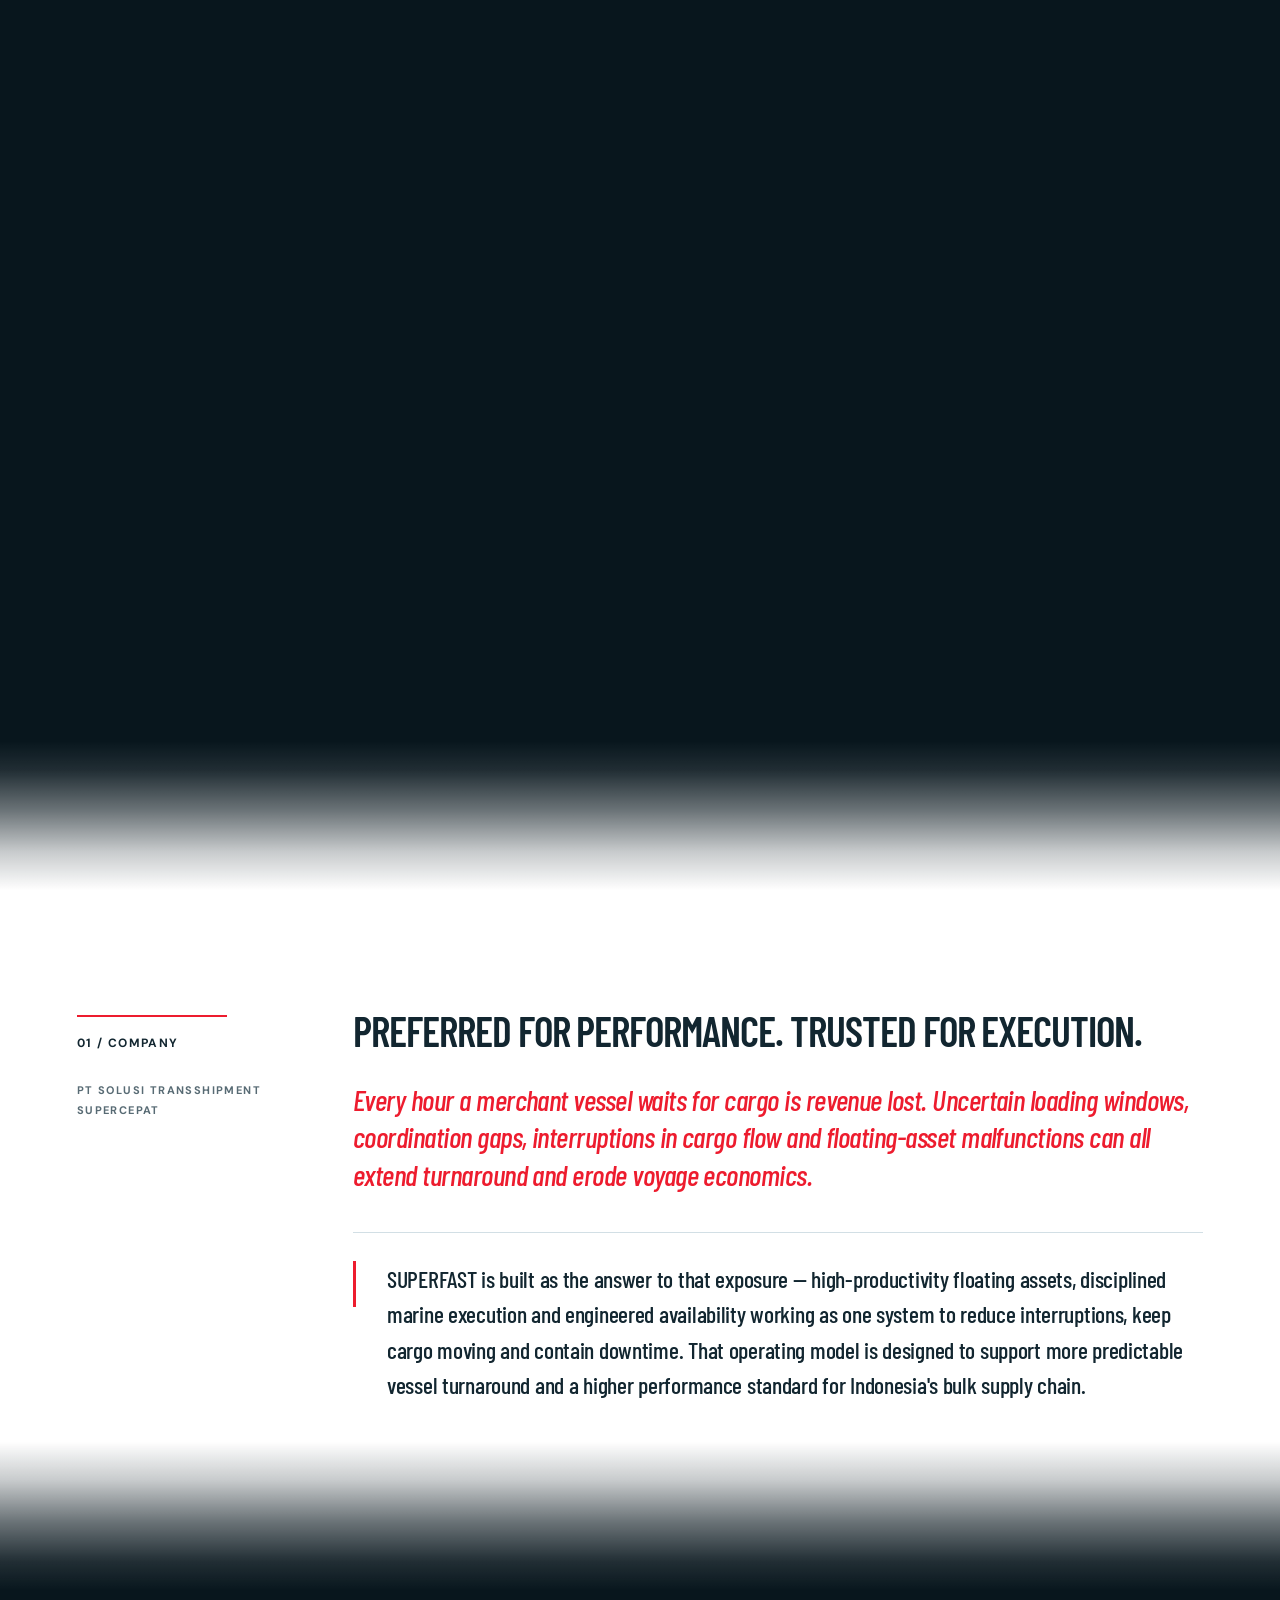
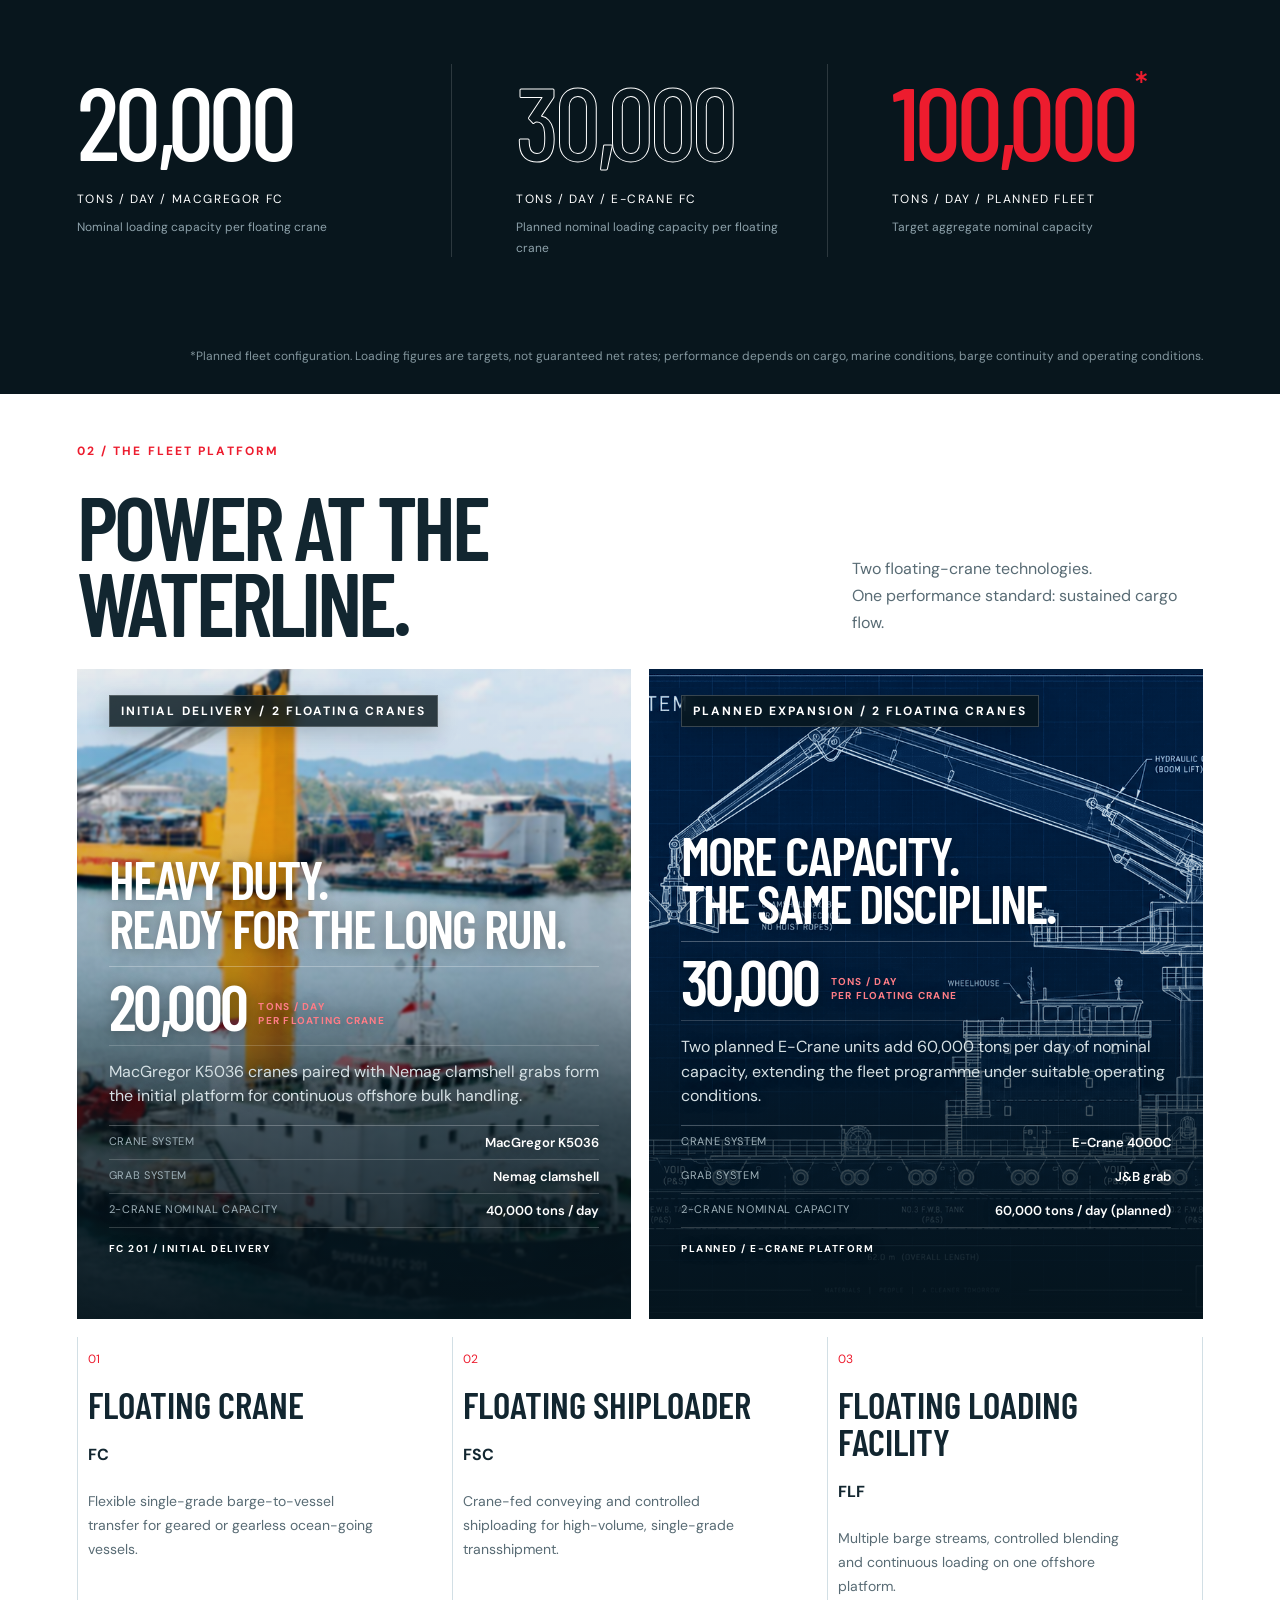
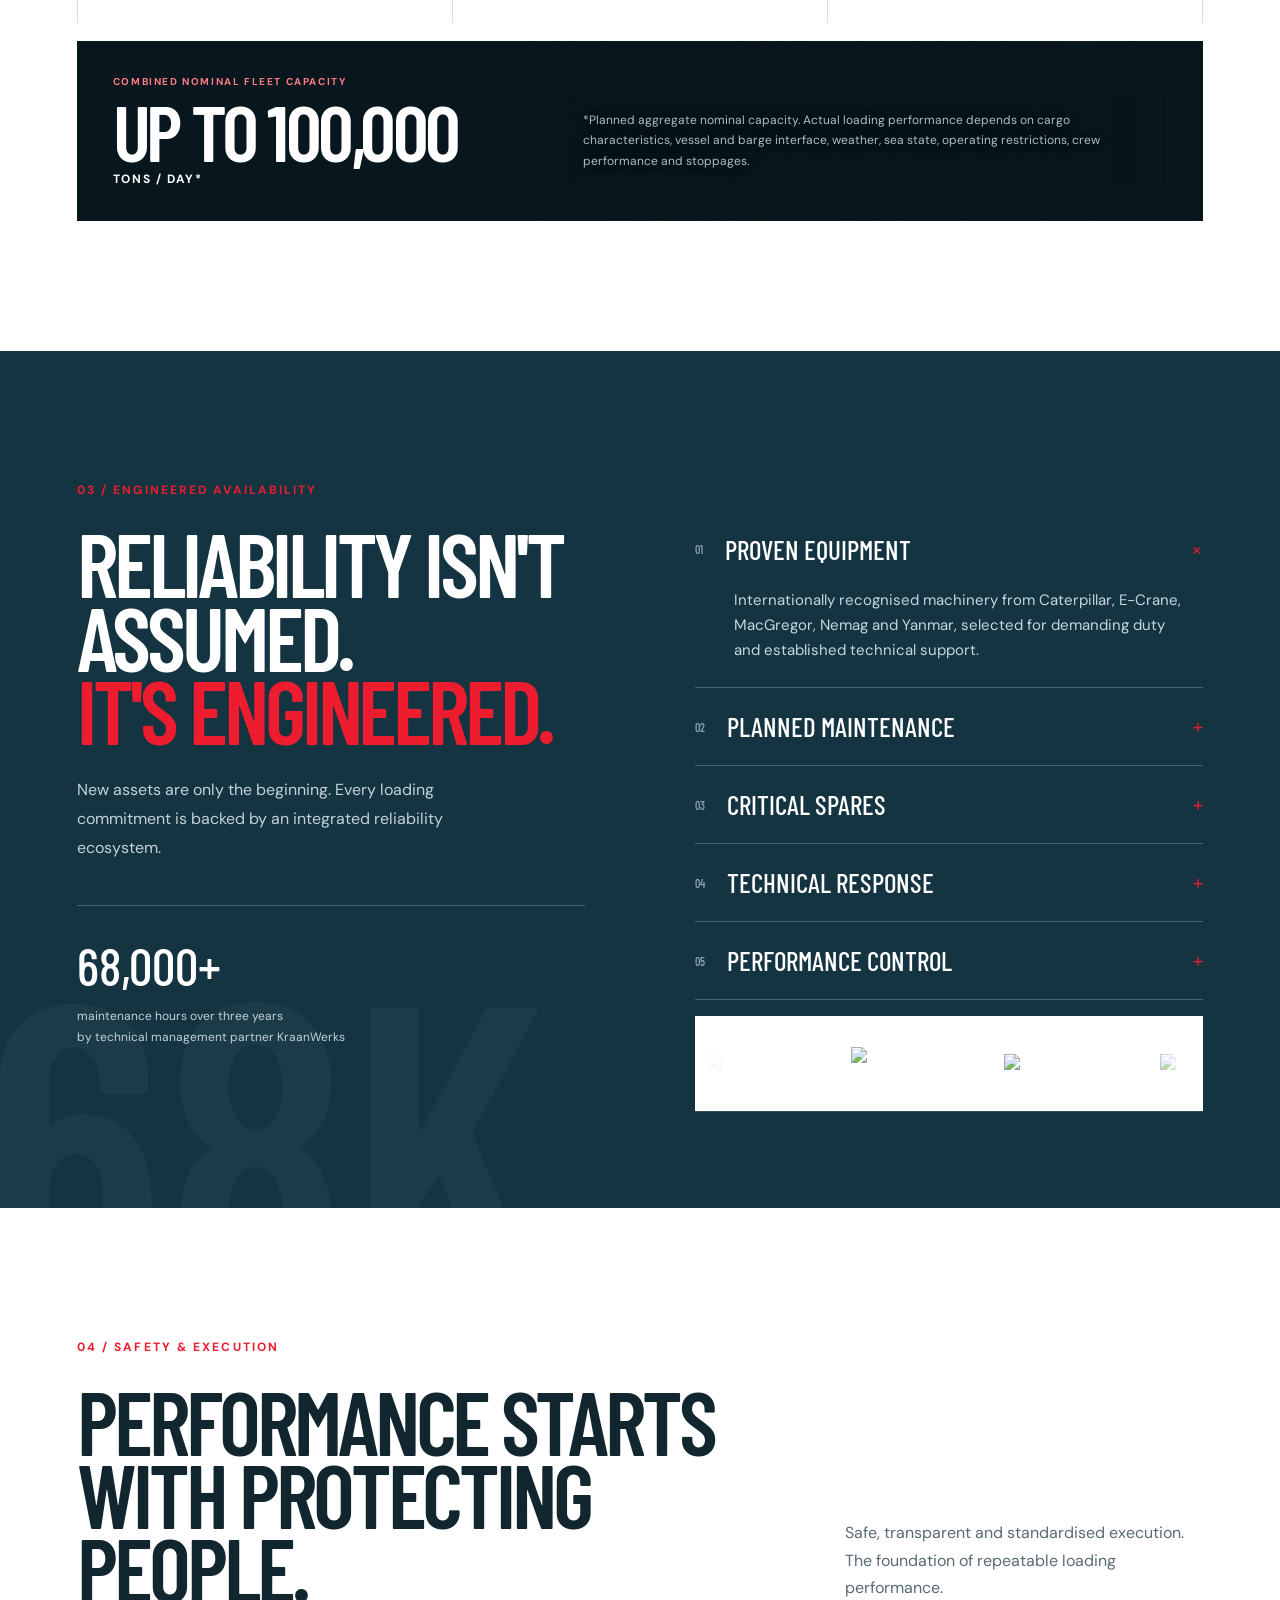
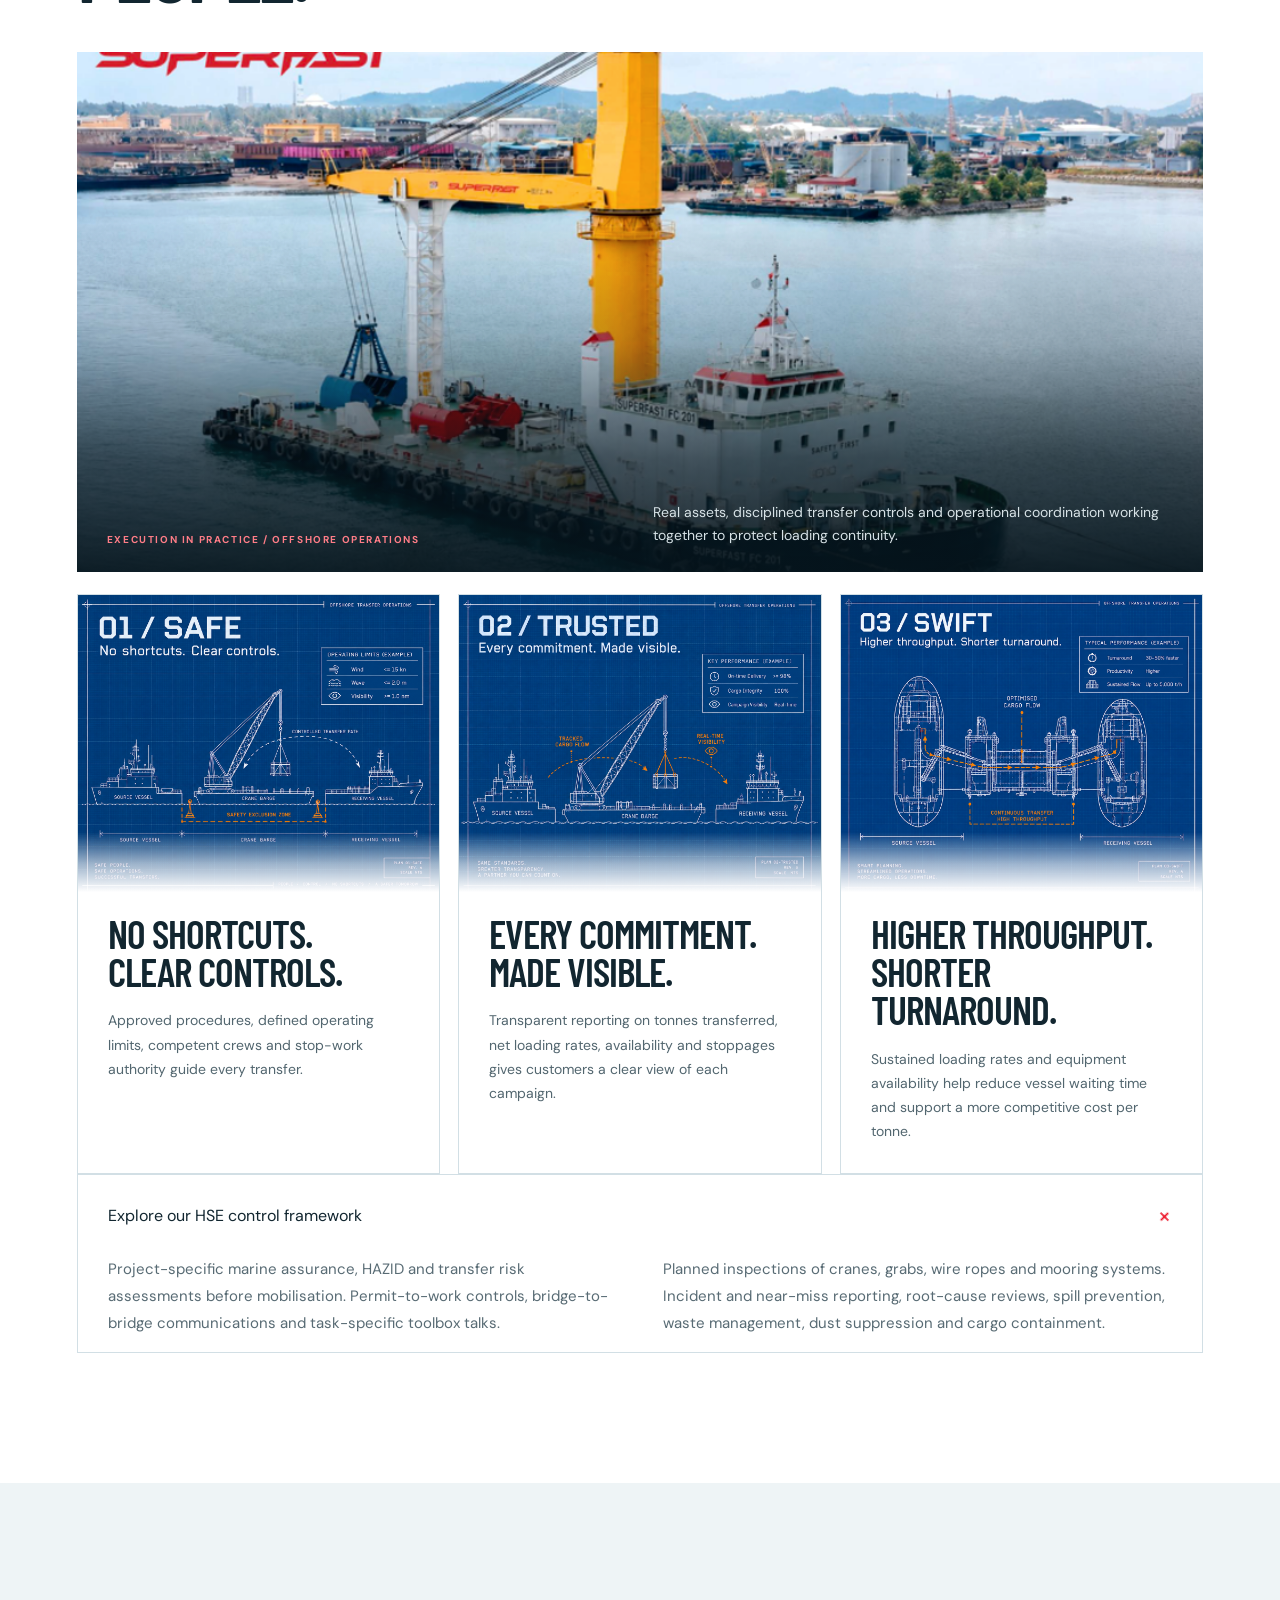
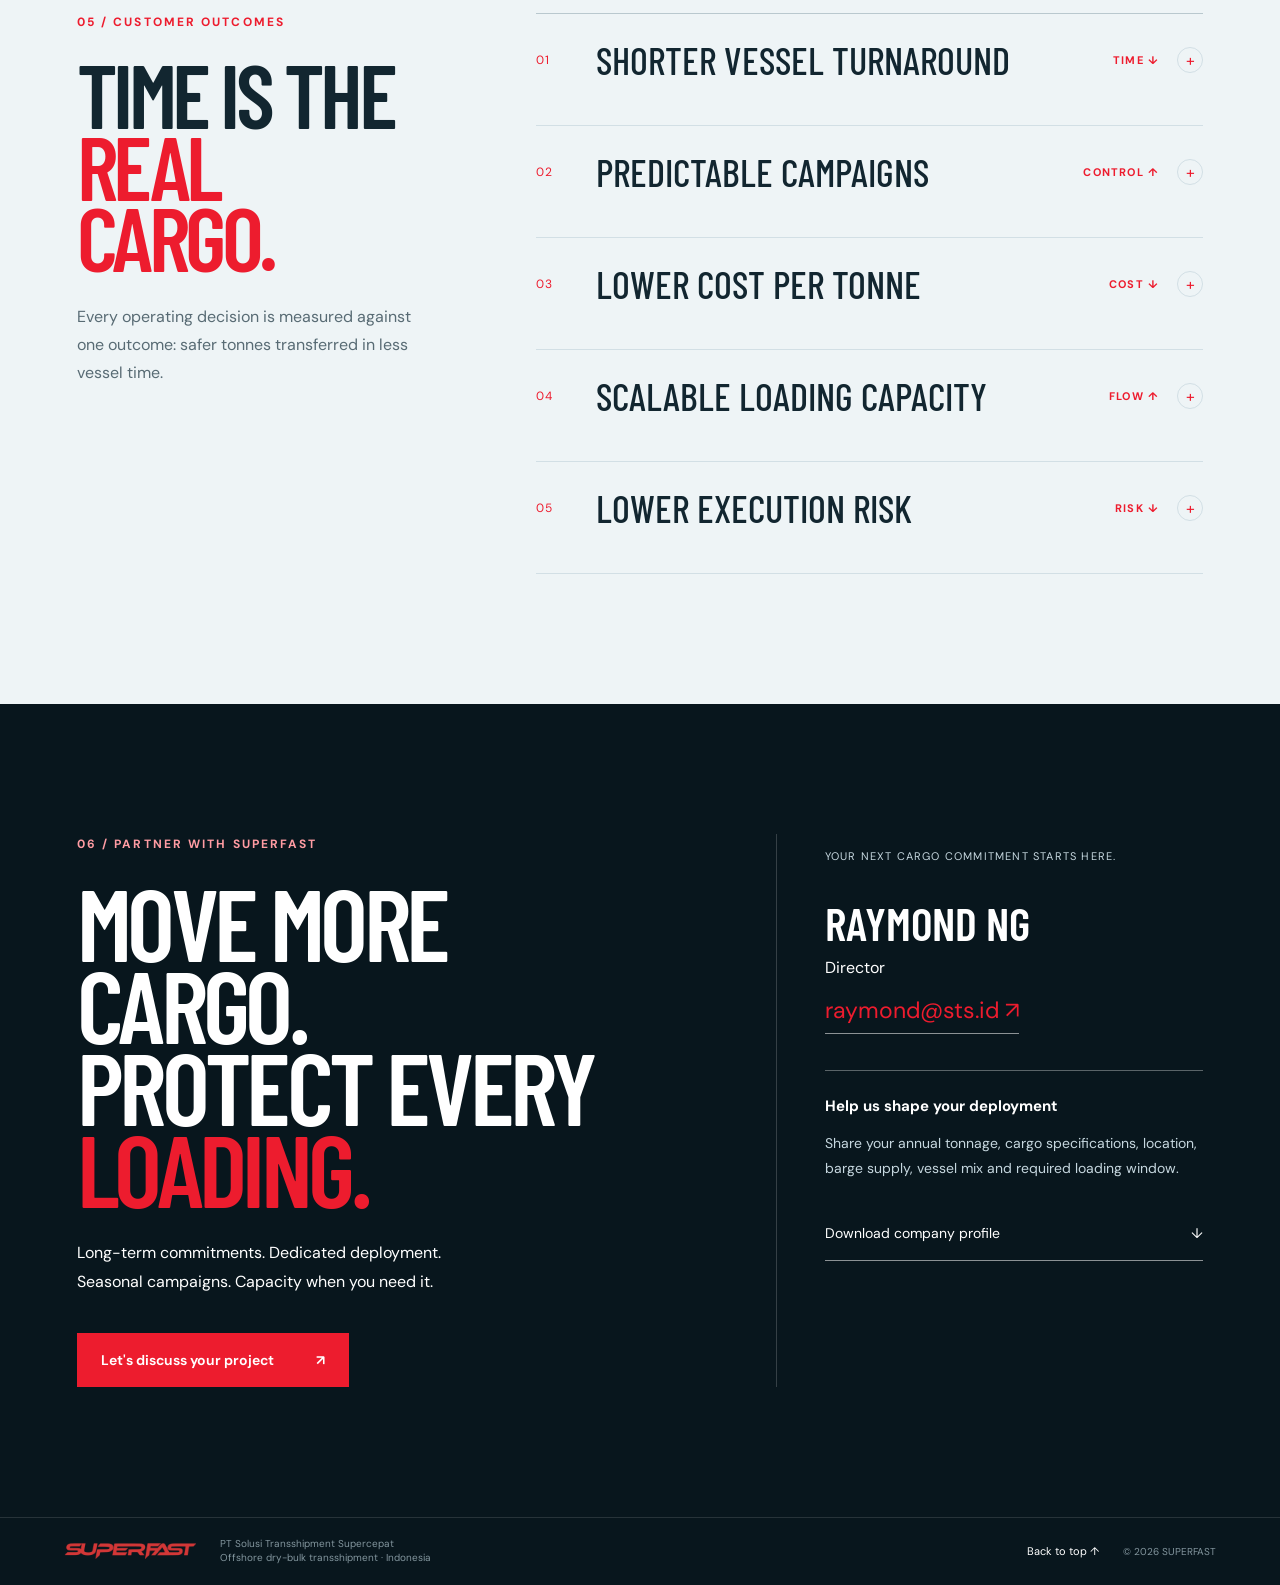
==== commit efd3449e: "Set mobile HSE collapsed default and refresh assets" ====
--- a/REV1/index.html
+++ b/REV1/index.html
@@ -12,7 +12,7 @@
     <link rel="icon"
         href="data:image/svg+xml,%3Csvg xmlns='http://www.w3.org/2000/svg' viewBox='0 0 40 40'%3E%3Crect width='40' height='40' fill='%23ed1c2e'/%3E%3Ctext x='8' y='30' font-family='Arial' font-size='30' font-weight='900' font-style='italic' fill='white'%3ES%3C/text%3E%3C/svg%3E">
     <link rel="stylesheet" href="style.css">
-    <link rel="stylesheet" href="revamp.css?v=20260928-rev1-26">
+    <link rel="stylesheet" href="revamp.css?v=20260928-rev1-27">
     <link rel="preload" as="image" href="assets/mobile-hero-superfast.jpg" media="(max-width: 760px)">
 </head>
 
@@ -275,7 +275,7 @@
                 </article>
             </div>
 
-            <details class="hse hse-static" open>
+            <details class="hse hse-static">
                 <summary>Explore our HSE control framework <span>+</span></summary>
                 <div>
                     <p>Project-specific marine assurance, HAZID and transfer risk assessments before mobilisation.
@@ -360,7 +360,7 @@
         <p>PT Solusi Transshipment Supercepat<br>Offshore dry-bulk transshipment · Indonesia</p><a href="#home">Back to
             top ↑</a><small>© <span id="year">2026</span> SUPERFAST</small>
     </footer>
-    <script type="module" src="app.js?v=20260926-rev1-21"></script>
+    <script type="module" src="app.js?v=20260928-rev1-27"></script>
 </body>
 
 </html>
--- a/REV1/revamp.css
+++ b/REV1/revamp.css
@@ -7860,3 +7860,125 @@
     font-size:clamp(38px,11.8vw,47px)!important;
   }
 }
+
+
+/* REV1.27 — optical hero lockup + compact mobile HSE disclosure. */
+@media(min-width:1001px){
+  /* Keep the editorial stagger, but bring the three lines closer to one visual measure. */
+  .hero h1{
+    max-width:980px!important;
+    margin-left:auto!important;
+  }
+
+  .hero h1 .hero-line-one{
+    padding-right:19%!important;
+    font-size:1.08em!important;
+    letter-spacing:-.05em!important;
+  }
+
+  .hero h1 .hero-line-two{
+    padding-right:4%!important;
+    font-size:1em!important;
+    letter-spacing:-.044em!important;
+  }
+
+  .hero h1 .hero-line-three{
+    padding-right:0!important;
+    font-size:.89em!important;
+    letter-spacing:-.042em!important;
+  }
+
+  /* Make the supporting statement feel like a caption, not a second banner. */
+  .hero-copy{
+    width:min(100%,525px)!important;
+    max-width:525px!important;
+    margin-top:32px!important;
+    gap:26px!important;
+  }
+
+  .hero-copy p{
+    padding:10px 14px 10px 17px!important;
+    background:linear-gradient(90deg,rgba(5,20,28,.20),rgba(5,20,28,.08))!important;
+    font-size:15px!important;
+    line-height:1.52!important;
+  }
+}
+
+@media(min-width:761px) and (max-width:1000px){
+  .hero h1 .hero-line-one{
+    font-size:1.06em!important;
+    padding-right:13%!important;
+  }
+
+  .hero h1 .hero-line-two{
+    padding-right:2%!important;
+  }
+
+  .hero h1 .hero-line-three{
+    font-size:.90em!important;
+  }
+}
+
+@media(max-width:760px){
+  /* Keep the mobile title strong without letting the longest red line dominate. */
+  .hero h1 .hero-line-one{
+    font-size:1.04em!important;
+    letter-spacing:-.04em!important;
+  }
+
+  .hero h1 .hero-line-two{
+    font-size:.98em!important;
+    letter-spacing:-.032em!important;
+  }
+
+  .hero h1 .hero-line-three{
+    font-size:.88em!important;
+    letter-spacing:-.025em!important;
+  }
+
+  .hero-copy{
+    margin-top:16px!important;
+  }
+
+  /* HSE becomes a compact, collapsed disclosure on phones. */
+  .hse.hse-static{
+    margin-top:24px!important;
+    padding:0 14px!important;
+    border:1px solid rgba(18,38,48,.16)!important;
+  }
+
+  .hse.hse-static summary{
+    min-height:48px!important;
+    padding:12px 0!important;
+    gap:12px!important;
+    font-size:12px!important;
+    line-height:1.35!important;
+    letter-spacing:.01em!important;
+  }
+
+  .hse.hse-static summary span{
+    margin-left:auto!important;
+    font-size:18px!important;
+    line-height:1!important;
+    transform-origin:center!important;
+    transition:transform .24s ease!important;
+  }
+
+  .hse.hse-static[open] summary span{
+    transform:rotate(45deg)!important;
+  }
+
+  .hse.hse-static>div{
+    display:grid!important;
+    grid-template-columns:1fr!important;
+    gap:8px!important;
+    padding:0 0 14px!important;
+  }
+
+  .hse.hse-static p{
+    margin:0!important;
+    padding:0!important;
+    font-size:11.5px!important;
+    line-height:1.58!important;
+  }
+}
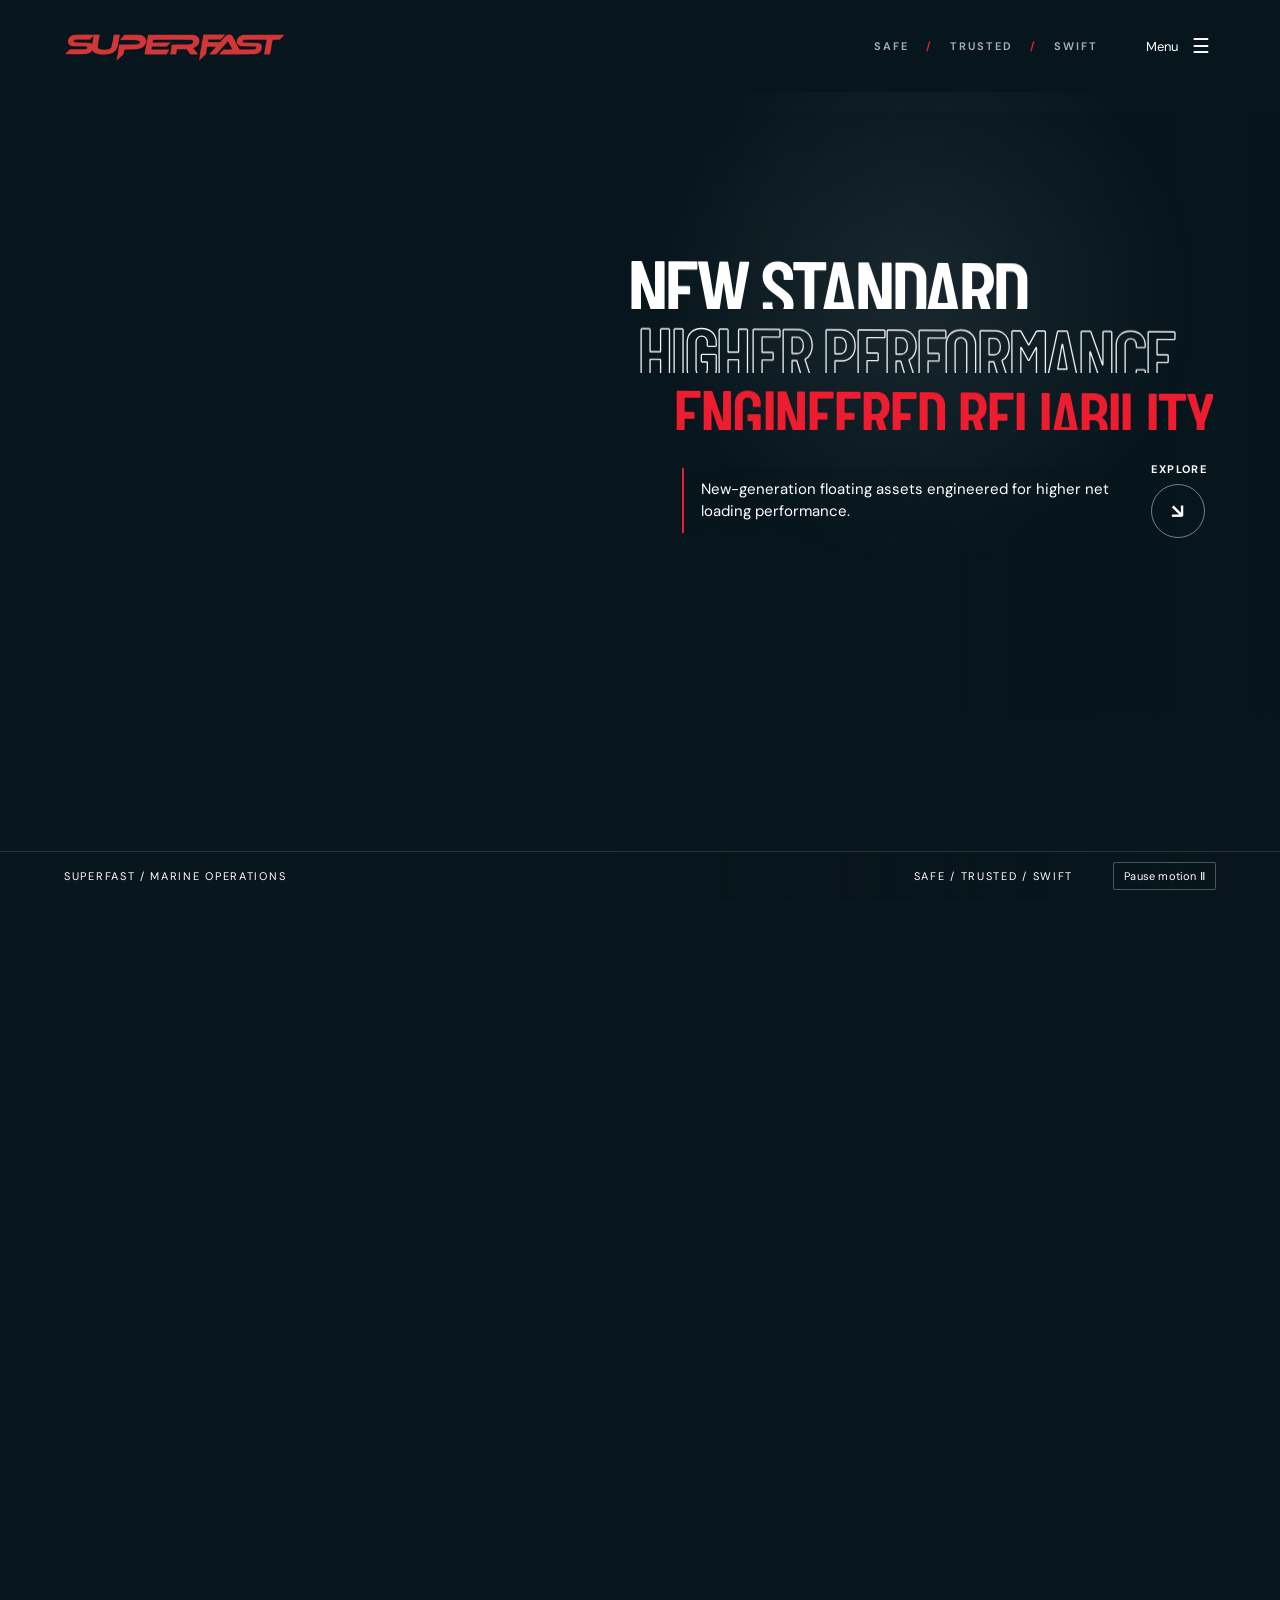
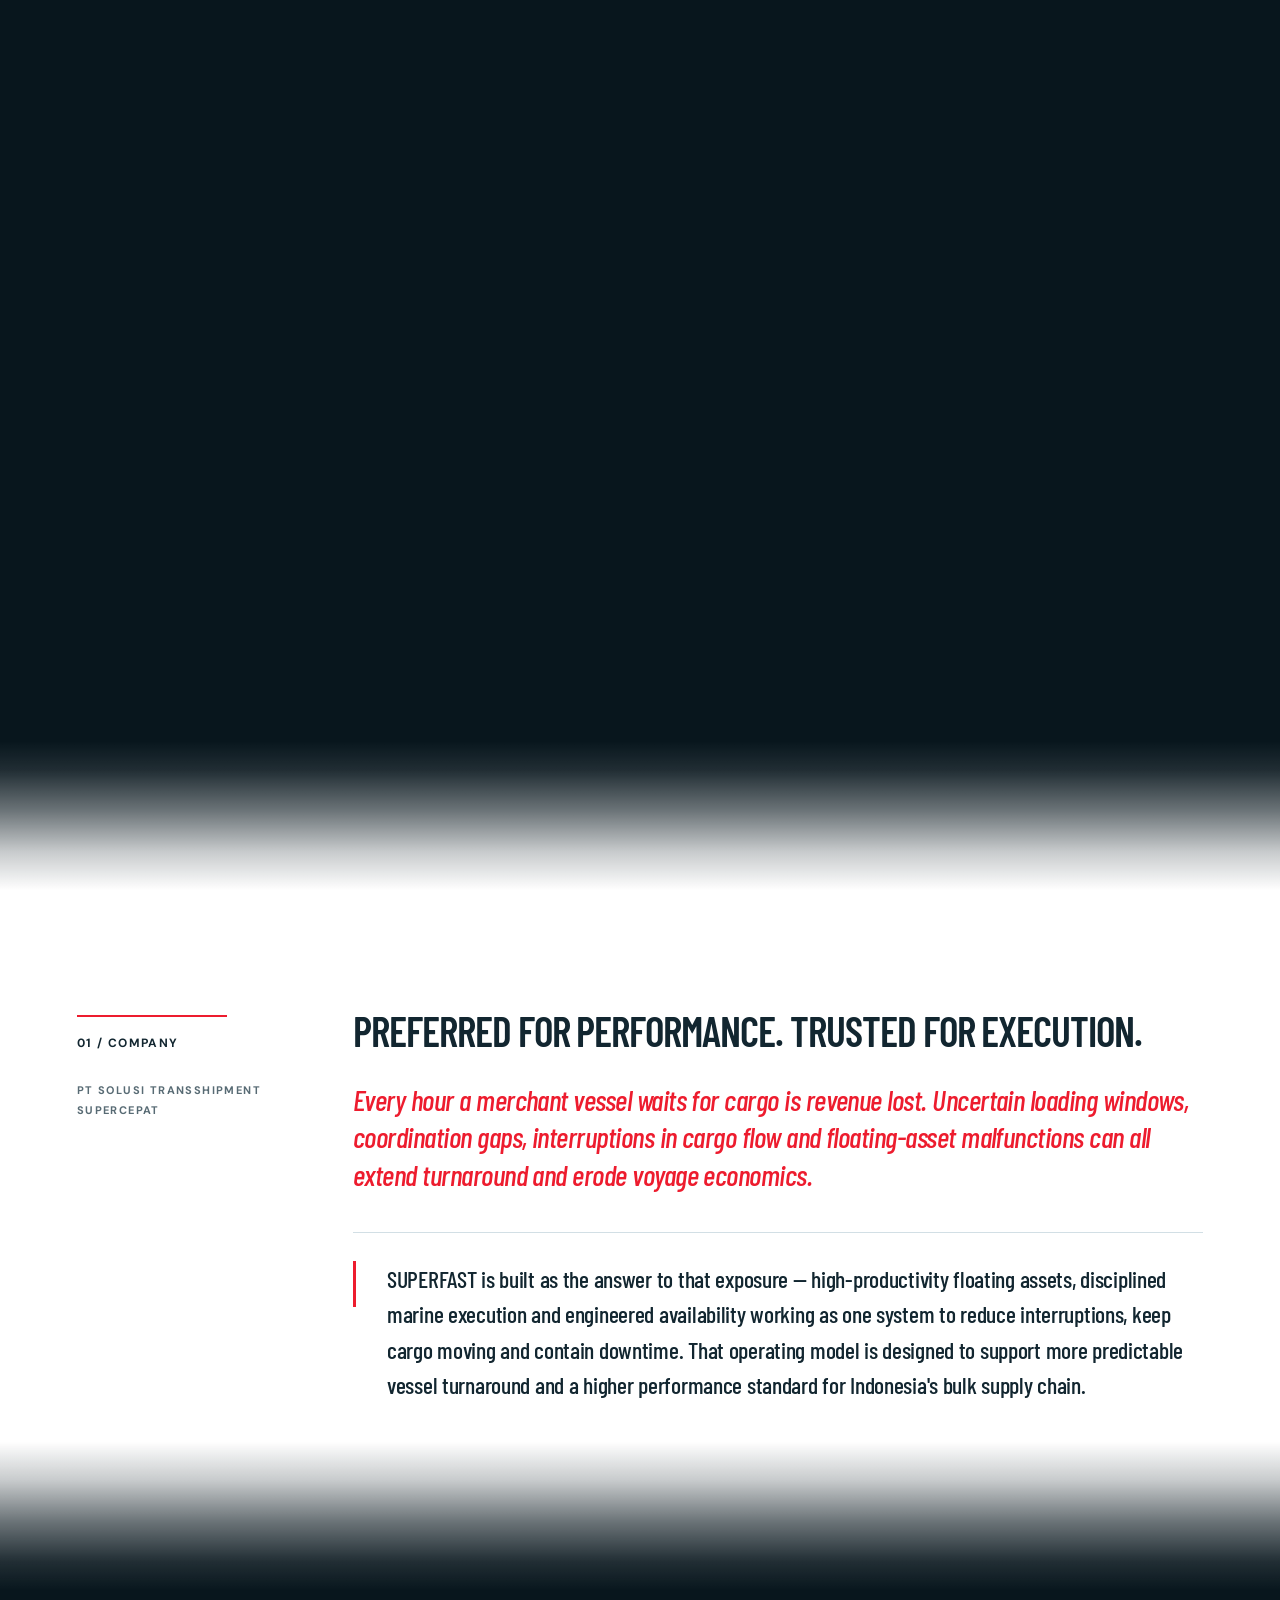
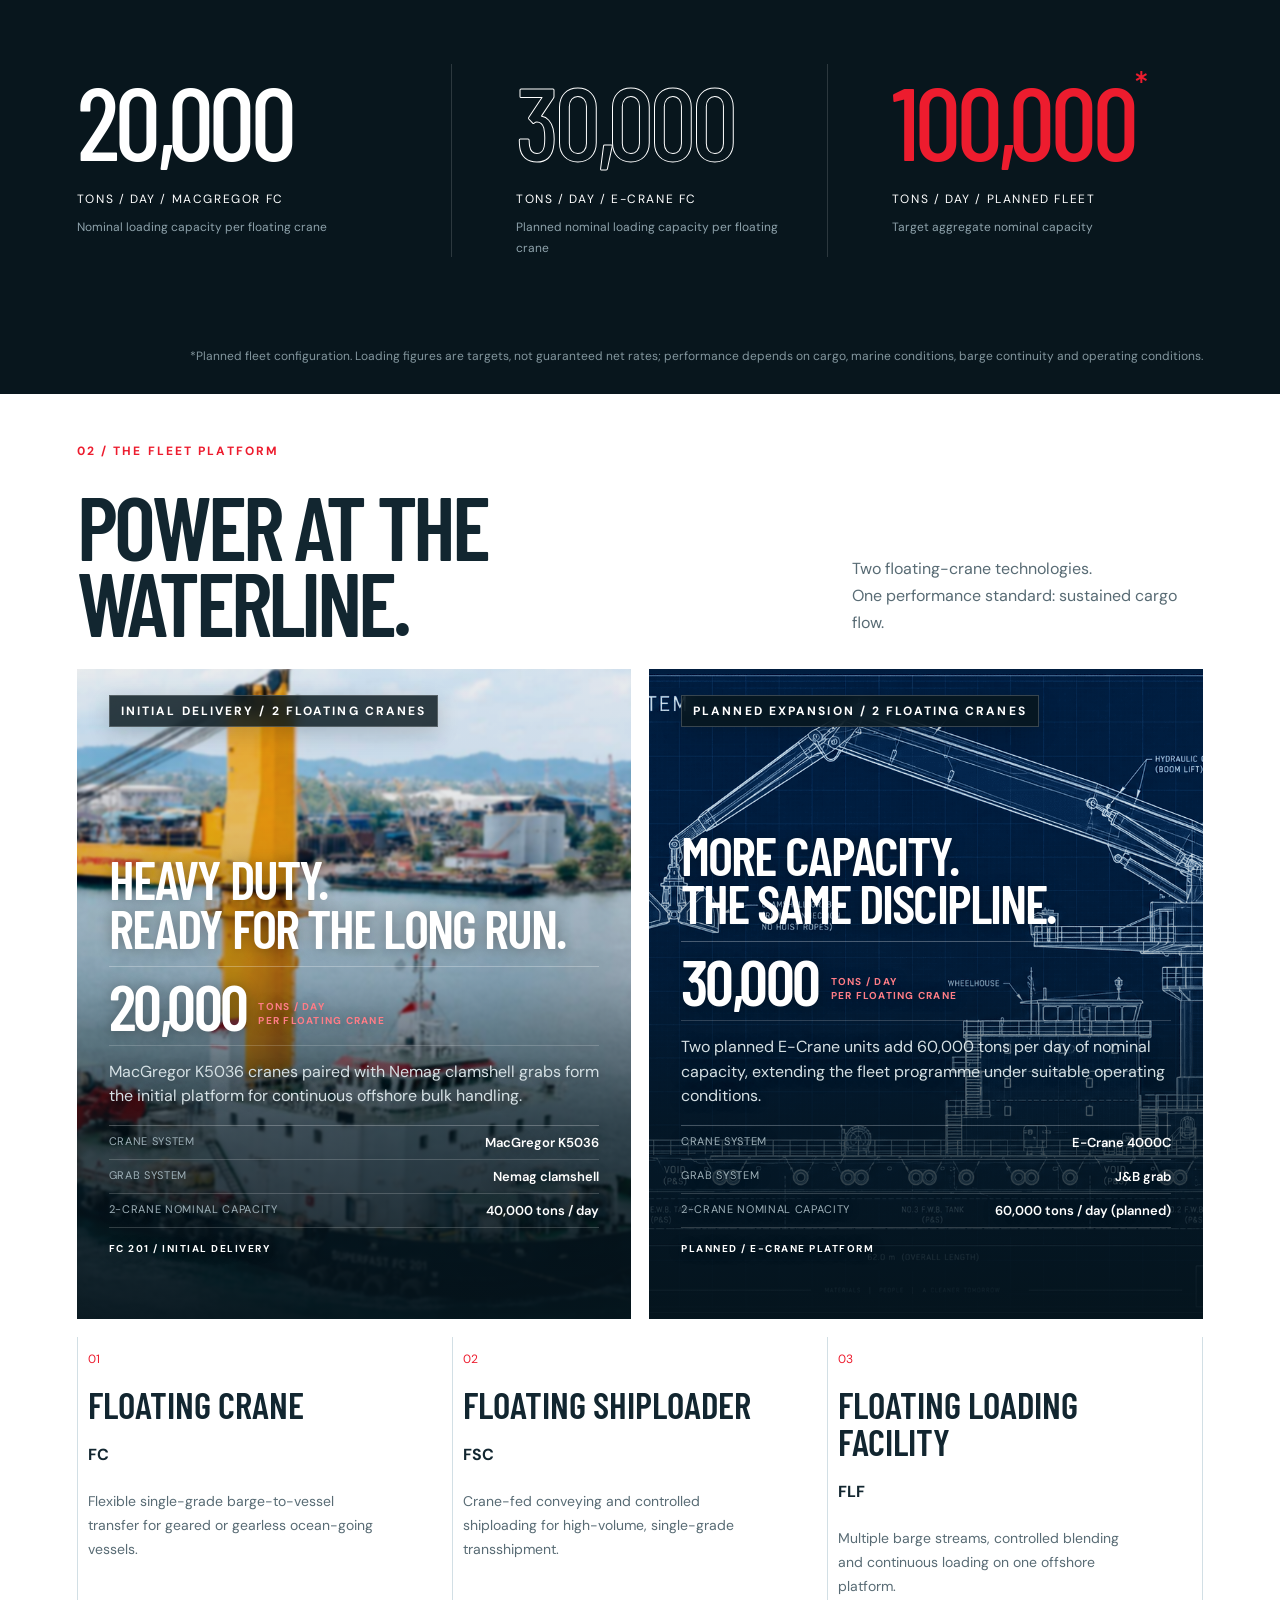
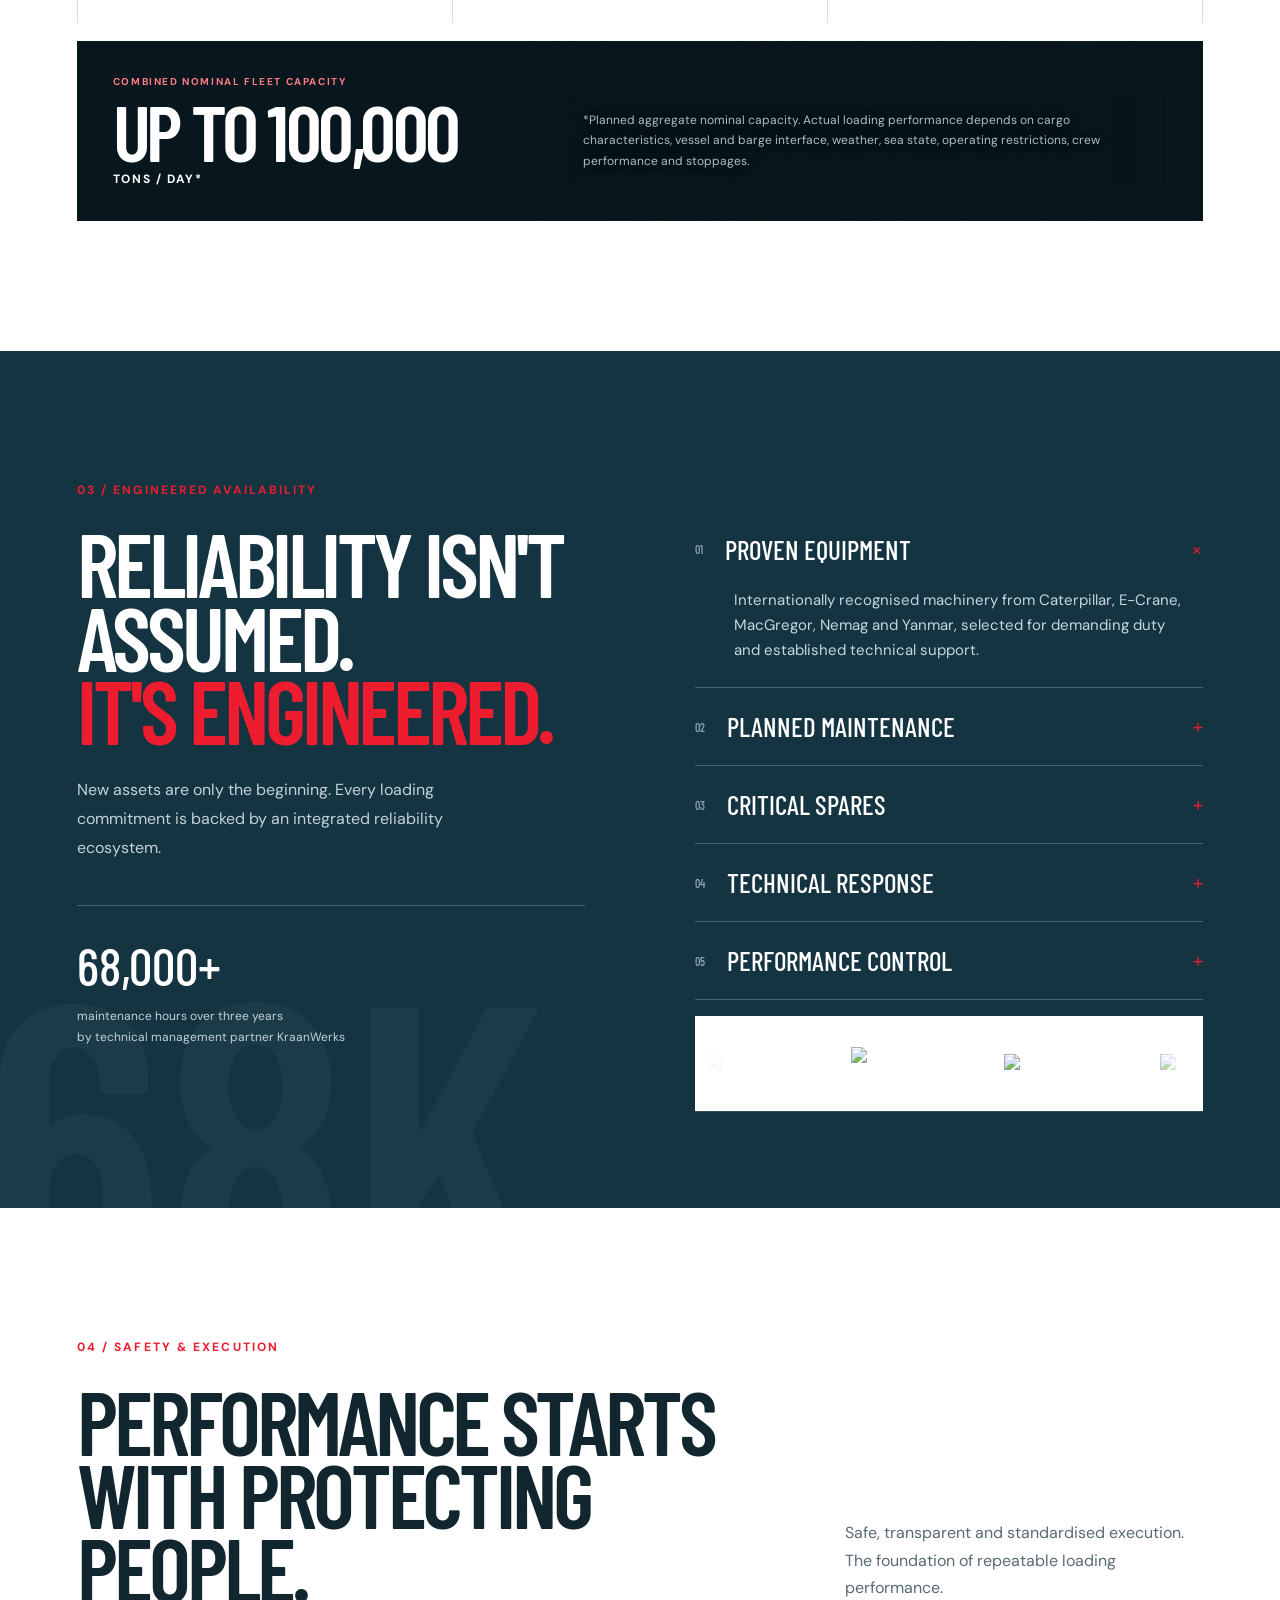
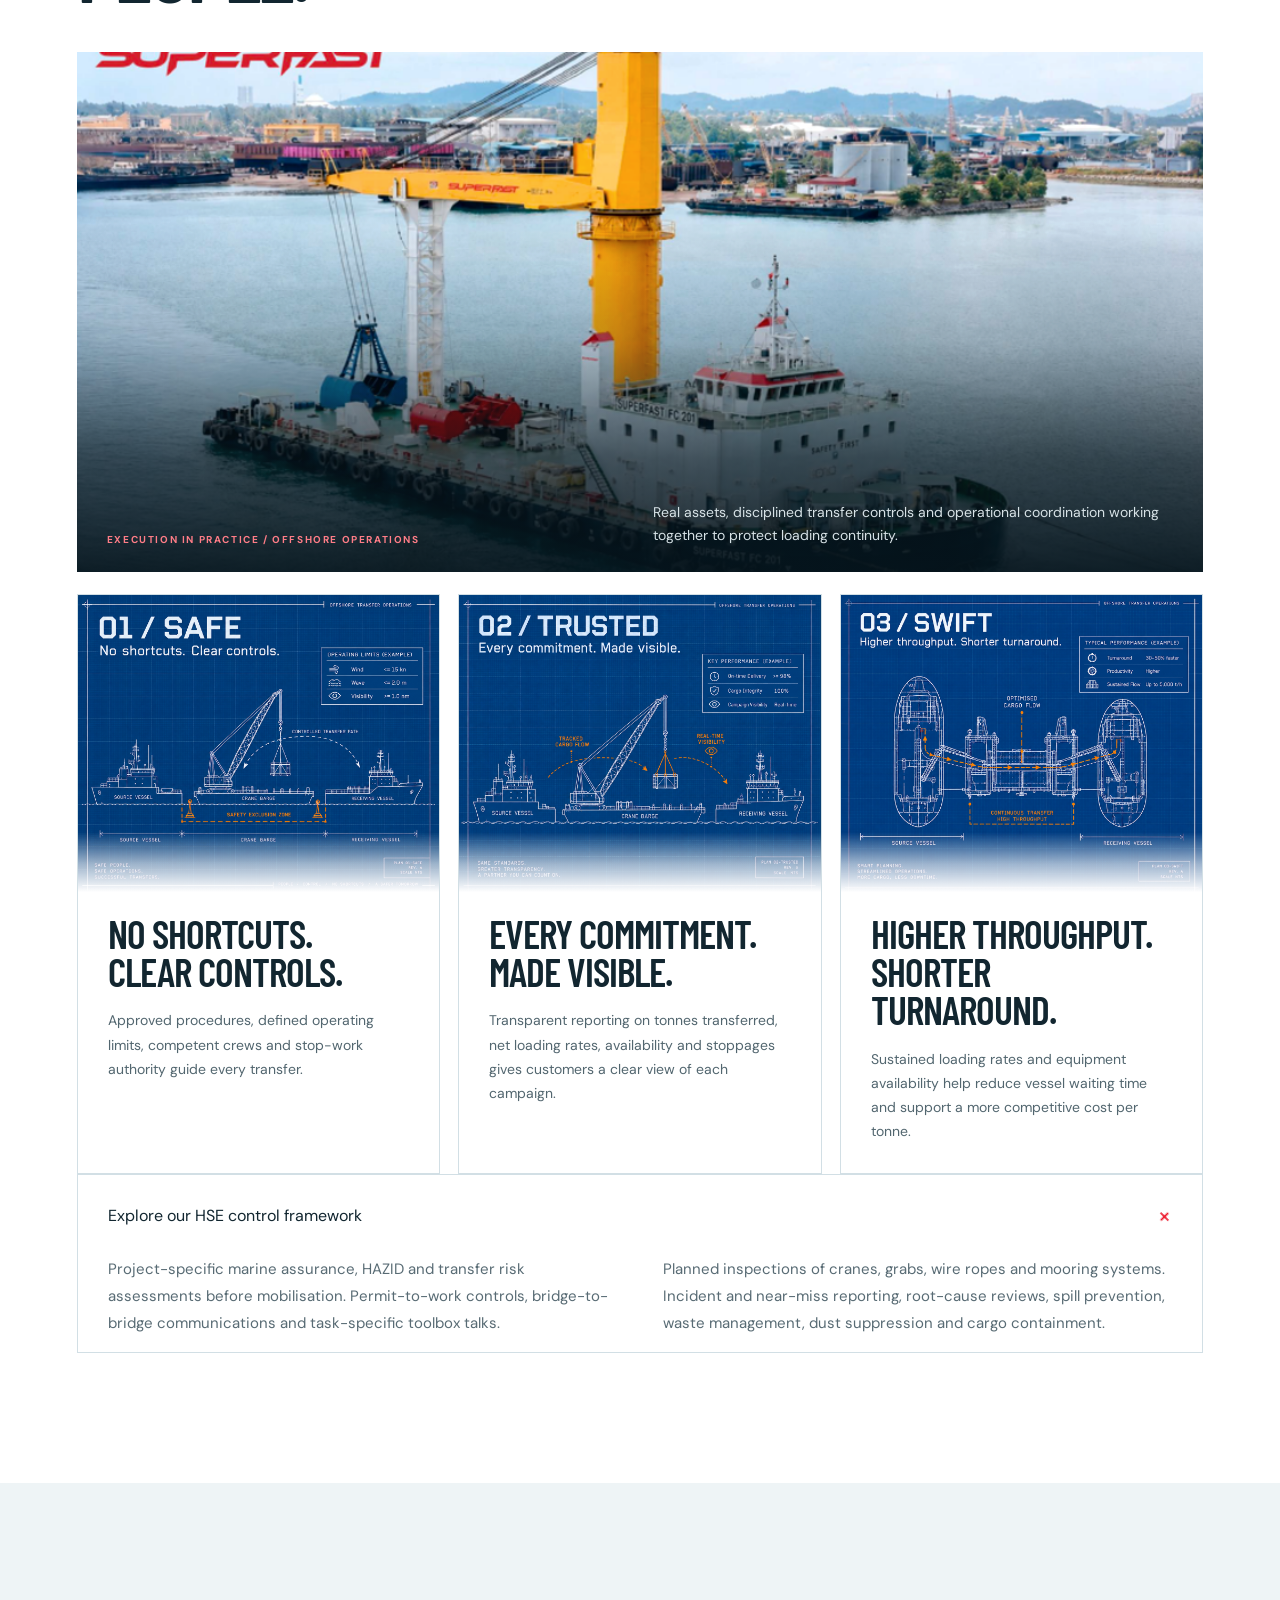
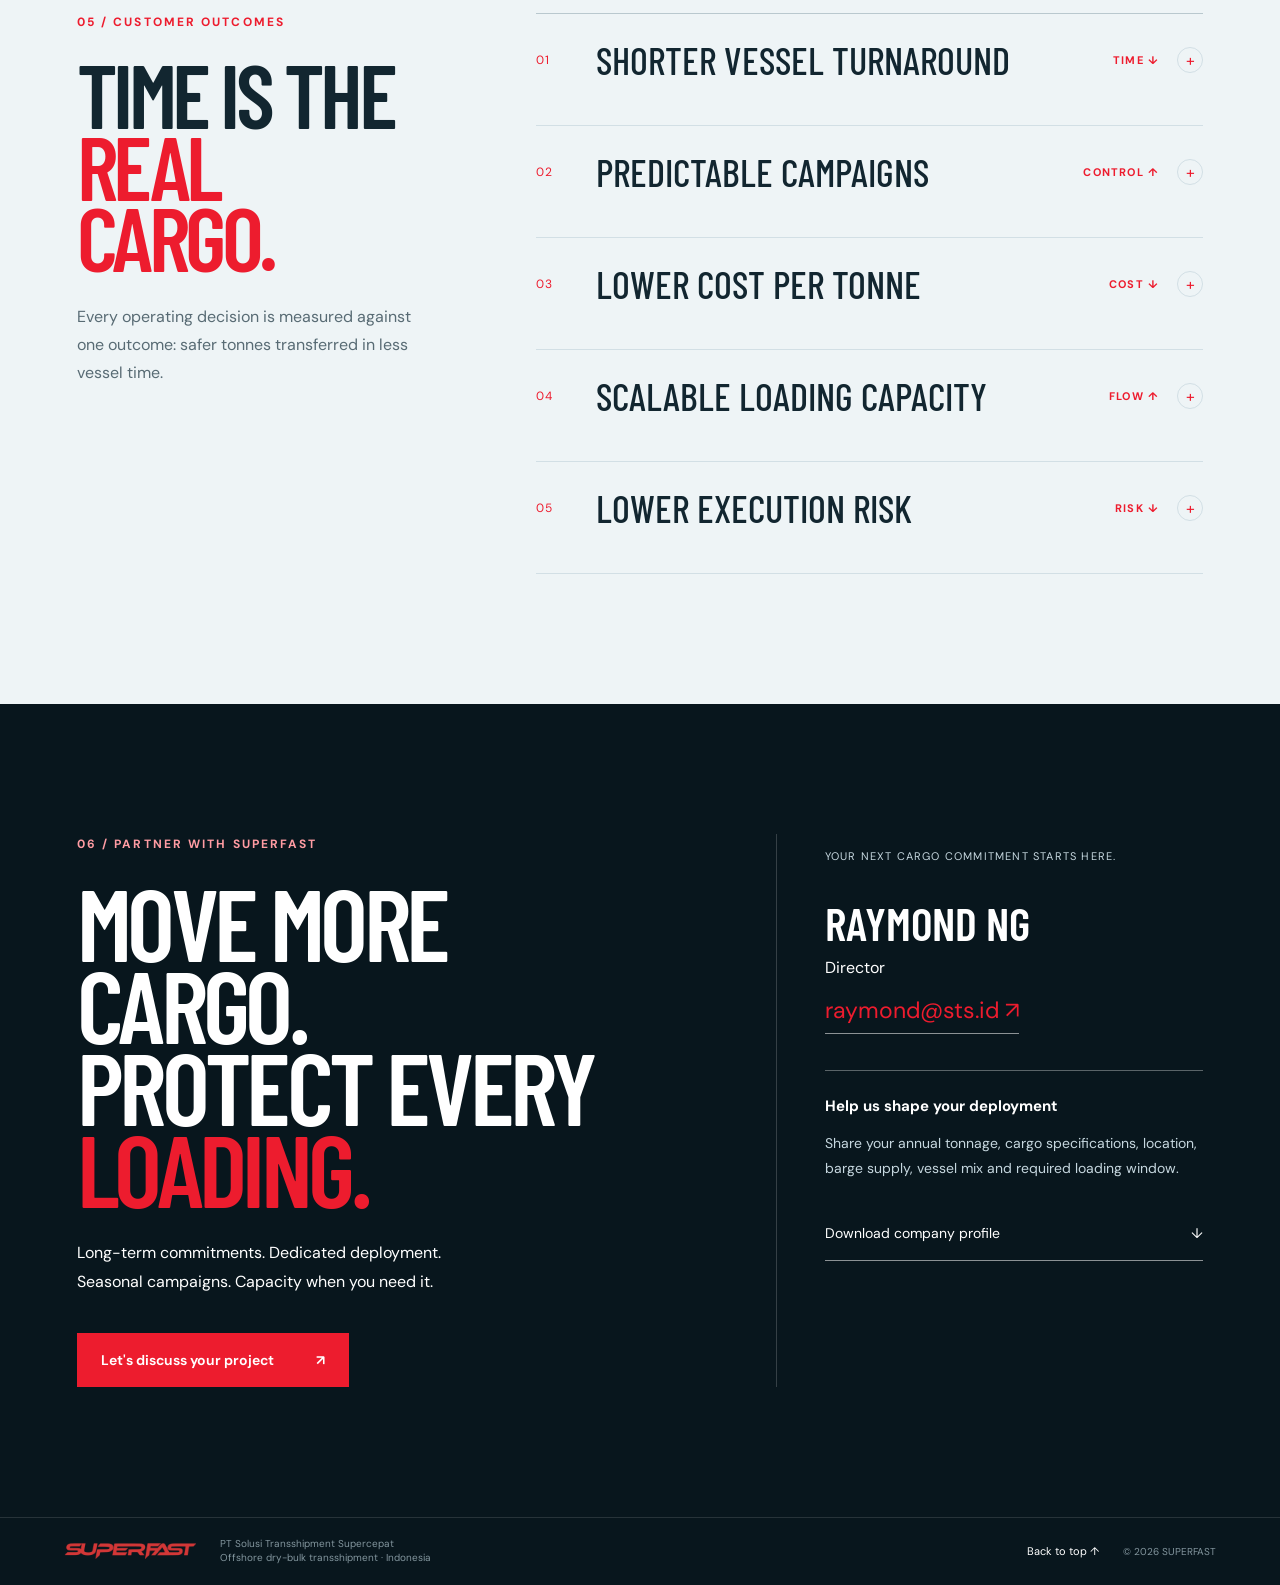
==== commit 9b03d5d3: "Optimize font discovery and hero resource loading" ====
--- a/REV1/index.html
+++ b/REV1/index.html
@@ -11,9 +11,14 @@
         content="New-generation floating assets. Higher net loading performance. Engineered availability. Safety-led execution. Discover SUPERFAST, Indonesia's offshore dry-bulk transshipment partner.">
     <link rel="icon"
         href="data:image/svg+xml,%3Csvg xmlns='http://www.w3.org/2000/svg' viewBox='0 0 40 40'%3E%3Crect width='40' height='40' fill='%23ed1c2e'/%3E%3Ctext x='8' y='30' font-family='Arial' font-size='30' font-weight='900' font-style='italic' fill='white'%3ES%3C/text%3E%3C/svg%3E">
-    <link rel="stylesheet" href="style.css">
-    <link rel="stylesheet" href="revamp.css?v=20260928-rev1-27">
-    <link rel="preload" as="image" href="assets/mobile-hero-superfast.jpg" media="(max-width: 760px)">
+    <link rel="preconnect" href="https://fonts.googleapis.com">
+    <link rel="preconnect" href="https://fonts.gstatic.com" crossorigin>
+    <link rel="stylesheet"
+        href="https://fonts.googleapis.com/css2?family=Barlow+Condensed:wght@500;600;700&family=DM+Sans:wght@400;450;500;600;650;700&display=swap">
+    <link rel="stylesheet" href="style.css?v=20260928-perf1">
+    <link rel="stylesheet" href="revamp.css?v=20260928-rev1-28">
+    <link rel="preload" as="image" href="assets/mobile-hero-superfast-v2.jpg" media="(max-width: 760px)"
+        fetchpriority="high">
 </head>
 
 <body><a class="skip" href="#main">Skip to content</a>
@@ -29,11 +34,11 @@
             <div class="hero-flow-media" aria-hidden="true">
                 <video class="hero-video hero-video-primary" id="hero-video" autoplay muted loop playsinline preload="auto"
                     disablepictureinpicture>
-                    <source src="../assets/tugboat-sts.mp4?v=20260923-11" type="video/mp4">
+                    <source src="../assets/tugboat-sts.mp4?v=20260923-11" type="video/mp4" media="(min-width: 761px)">
                 </video>
-                <video class="hero-video hero-video-zoom" id="hero-zoom-video" muted playsinline preload="auto"
+                <video class="hero-video hero-video-zoom" id="hero-zoom-video" muted playsinline preload="metadata"
                     disablepictureinpicture>
-                    <source src="../assets/tugboat-zoom-out.mp4?v=20260923-11" type="video/mp4">
+                    <source src="../assets/tugboat-zoom-out.mp4?v=20260923-11" type="video/mp4" media="(min-width: 761px)">
                 </video>
             </div>
             <section class="hero" id="home" aria-label="SUPERFAST tugboat underway at sea">
--- a/REV1/style.css
+++ b/REV1/style.css
@@ -1,2 +1 @@
-@import url('https://fonts.googleapis.com/css2?family=Barlow+Condensed:wght@500;600;700&family=DM+Sans:wght@400;450;500;600;650;700&display=swap');
 :root{--red:#ed1c2e;--ink:#122630;--paper:#f1f8fb;--muted:#586b74;--line:#d2dfe5}*{box-sizing:border-box}html{scroll-behavior:smooth;scroll-padding-top:88px}body{margin:0;color:var(--ink);font-family:'DM Sans',Arial,sans-serif;background:#fff}a{color:inherit;text-decoration:none}button{font:inherit;cursor:pointer}button,a,summary{-webkit-tap-highlight-color:transparent}a:focus-visible,button:focus-visible,summary:focus-visible{outline:3px solid var(--red);outline-offset:5px}header{height:88px;background:#fff;display:flex;align-items:center;justify-content:space-between;padding:0 5%;position:sticky;top:0;z-index:20;border-bottom:1px solid #edf0f2}.brand{display:block;width:220px;height:48px;overflow:hidden;position:relative;flex-shrink:0}.brand img{position:absolute;width:250px;height:125px;max-width:none;left:-15px;top:-38px}nav{display:flex;align-items:center;gap:32px;font-size:14px;font-weight:600}nav>a{padding:12px 0}nav>a:hover{color:var(--red)}nav .nav-contact{background:var(--red);color:white;padding:14px 22px;margin-left:8px}.nav-contact span{margin-left:25px}.menu{display:none}.hero{min-height:680px;height:calc(100svh - 88px);max-height:930px;position:relative;isolation:isolate;overflow:hidden;color:white;background:#243e48}.hero-image,#ocean,.hero-shade{position:absolute;inset:0;z-index:-1}.hero-image{background:url('../assets/floating-crane.png') center 57%/cover;transform:scale(1.055)}#ocean{opacity:0;transition:opacity 1s}#ocean.ready{opacity:1}#ocean canvas{width:100%;height:100%;display:block}.hero-shade{background:linear-gradient(90deg,rgba(8,25,33,.86) 0%,rgba(8,25,33,.64) 34%,rgba(8,25,33,.08) 75%),linear-gradient(0deg,rgba(8,25,33,.72),transparent 36%)}.hero-content{padding:8vh 6% 100px;position:relative}.eyebrow{font-size:12px;letter-spacing:2.1px;font-weight:700;color:var(--red);margin:0 0 26px;line-height:1.6}.light{color:#fff}.hero .eyebrow:before{content:'';display:inline-block;width:27px;height:2px;background:var(--red);vertical-align:middle;margin-right:14px}h1,h2,h3,p{margin-top:0}h1{font-family:'Barlow Condensed','Arial Narrow',sans-serif;text-transform:uppercase;font-size:clamp(62px,6.5vw,112px);line-height:.96;font-weight:600;letter-spacing:-1.2px;margin-bottom:26px}em{font-style:normal;color:var(--red)}.hero-description{font-size:17px;line-height:1.65;color:#e1eaf0}.button{display:inline-flex;gap:42px;align-items:center;padding:18px 24px;font-size:14px;font-weight:650;transition:transform .2s,background .2s}.button:hover{transform:translateY(-3px)}.red{background:var(--red);color:#fff}.red:hover{background:#d61425}.hero-bottom{position:absolute;bottom:0;left:6%;right:6%;padding:25px 0;display:flex;justify-content:space-between;border-top:1px solid #ffffff4a;font-size:12px;letter-spacing:1.5px;align-items:center}.hero-bottom i{font-style:normal;color:var(--red);margin:0 14px}.hero-bottom a span{margin-left:18px}.hero-bottom button{background:transparent;border:0;color:#fff;font-size:12px;display:flex;gap:20px;align-items:center}.section{padding:105px 6%}.intro{display:grid;grid-template-columns:1fr 2fr;gap:65px;background:var(--paper)}.section-label{font-size:12px;letter-spacing:1.4px;font-weight:700}.section-label>span{display:block;border-top:2px solid var(--red);padding-top:18px;width:150px}.section-label p{margin-top:30px;color:var(--muted);line-height:1.8;font-size:11px}h2{font-size:clamp(40px,4.4vw,68px);font-weight:500;line-height:1.06;letter-spacing:-2.5px;margin-bottom:30px}.intro-copy{display:grid;grid-template-columns:1fr 1fr;gap:36px;color:var(--muted);line-height:1.8;font-size:16px}.intro-copy p{margin-bottom:0}.metrics{display:grid;grid-template-columns:repeat(3,1fr);padding:48px 6%;background:var(--red);color:#fff}.metrics>div{padding:0 40px;border-right:1px solid #ffffff55}.metrics>div:first-child{padding-left:0}.metrics>div:last-child{border:0}.metrics strong{font-family:'Barlow Condensed',sans-serif;font-size:clamp(50px,5.5vw,82px);font-weight:500;line-height:1.1;display:block}.metrics strong span{font-size:35px;vertical-align:top}.metrics>div>span{display:block;font-size:12px;letter-spacing:1.6px;margin:14px 0 8px}.metrics small{font-size:12px;color:#ffebed}.capacity-note{padding:18px 6%;font-size:12px;line-height:1.6;color:var(--muted);margin:0;background:var(--paper)}.section-top{display:flex;justify-content:space-between;align-items:flex-end;gap:40px;margin-bottom:48px}.section-top h2{margin:0}.section-top>p{font-size:16px;line-height:1.7;color:var(--muted);max-width:380px;margin-bottom:3px}.fleet-layout{display:grid;grid-template-columns:1.15fr 1fr;gap:70px;align-items:stretch}.fleet-photo{position:relative;min-height:440px;overflow:hidden;background:var(--paper)}.fleet-photo img{width:100%;height:100%;object-fit:cover;object-position:52% 50%;position:absolute;transition:transform 1s}.fleet-photo:hover img{transform:scale(1.035)}.fleet-photo>span{position:absolute;bottom:0;left:0;right:0;padding:20px 24px;background:#132c36e8;color:#fff;font-size:12px;letter-spacing:1px;display:flex;justify-content:space-between}.fleet-info{padding:0 0 10px}.tabs{display:flex;border-bottom:1px solid var(--line);margin-bottom:30px;gap:28px}.tabs button{padding:0 0 16px;background:none;border:0;border-bottom:2px solid transparent;color:var(--muted);font-size:14px}.tabs button[aria-selected=true]{border-color:var(--red);color:var(--ink);font-weight:700}.fleet-info .eyebrow{font-size:11px;letter-spacing:1.4px;margin-bottom:16px}.fleet-info h3{font-size:36px;line-height:1.15;font-weight:500;letter-spacing:-1px;margin-bottom:18px}.fleet-info p:not(.eyebrow){color:var(--muted);font-size:15px;line-height:1.7}dl{font-size:13px;margin:26px 0}dl>div{display:flex;justify-content:space-between;gap:20px;padding:12px 0;border-bottom:1px solid var(--line)}dt{color:var(--muted)}dd{margin:0;font-weight:600;text-align:right}.text-link{font-size:14px;font-weight:700;display:flex;justify-content:space-between;padding:10px 0;color:var(--red)}.configurations{display:grid;grid-template-columns:repeat(3,1fr);gap:36px;margin-top:65px}.configurations>div{position:relative;border-top:1px solid var(--line);padding-top:25px}.configurations span{color:var(--red);font-size:12px}.configurations h3{font-size:22px;font-weight:500;margin:18px 0 15px}.configurations p{font-size:14px;line-height:1.7;color:var(--muted);max-width:300px}.configurations b{position:absolute;right:0;top:21px;font-size:12px;color:#627680;font-weight:500}.small-note{font-size:12px;color:var(--muted);margin:24px 0 0}.reliability{background:var(--ink);color:#fff;display:grid;grid-template-columns:1fr 1fr;gap:110px}.reliability-title>p:not(.eyebrow){color:#b8c9d1;max-width:420px;line-height:1.8}.hours{border-top:1px solid #ffffff30;padding-top:28px;margin-top:42px}.hours strong{font-size:52px;font-family:'Barlow Condensed',sans-serif;font-weight:500;display:block}.hours span{font-size:12px;line-height:1.8;color:#b8c9d1;display:block;margin-top:10px}.reliability-list{padding-top:30px}details{border-bottom:1px solid #ffffff35}summary{list-style:none;cursor:pointer;display:flex;align-items:center;padding:25px 0;font-size:20px;gap:22px}summary::-webkit-details-marker{display:none}summary span{font-size:12px;color:#a1b6c0}summary b{margin-left:auto;font-size:23px;font-weight:400;color:var(--red)}details[open] summary b{transform:rotate(45deg)}details p{padding:0 10px 10px 39px;color:#b8c9d1;line-height:1.8;font-size:15px}.safety{background:var(--paper)}.promise-grid{display:grid;grid-template-columns:repeat(3,1fr);gap:45px;margin-top:60px}.promise-grid article{padding-top:24px;border-top:2px solid var(--red)}.promise-number{font-size:12px;color:var(--red);letter-spacing:1.5px;font-weight:700}.promise-grid h3{font-size:29px;font-weight:500;line-height:1.2;margin:30px 0 20px;letter-spacing:-.7px}.promise-grid p{font-size:15px;line-height:1.8;color:var(--muted)}.hse{border-color:var(--line);border-top:1px solid var(--line);margin-top:40px}.hse summary{font-size:16px;justify-content:space-between}.hse summary span{font-size:24px;color:var(--red)}.hse>div{display:grid;grid-template-columns:1fr 1fr;gap:45px}.hse p{padding:0;color:var(--muted)}.contact{background:var(--red);color:#fff;display:grid;grid-template-columns:1.4fr 1fr;gap:100px}.contact h2{font-size:clamp(45px,4.8vw,74px)}.contact em{color:#ffc4c9}.contact p{line-height:1.8}.white{color:var(--ink);background:#fff;margin-top:20px}.contact-info{padding-top:10px}.contact-info>span{font-size:11px;letter-spacing:1.2px}.contact-info h3{font-size:30px;font-weight:500;margin:48px 0 8px}.contact-info>p{margin-bottom:12px}.contact-info>a:not(.profile-link){font-size:23px;border-bottom:1px solid #ffffff88;padding-bottom:8px}.assessment{margin-top:45px;border-top:1px solid #ffffff55;padding-top:25px}.assessment h4{font-size:15px;margin:0 0 15px}.assessment p{font-size:14px;color:#fff0f1}.profile-link{display:flex;justify-content:space-between;font-size:14px;padding:18px 0;border-bottom:1px solid #ffffff88;margin-top:25px}footer{display:flex;align-items:center;gap:45px;padding:40px 6%;flex-wrap:wrap}footer p{font-size:12px;line-height:1.8;margin:0;color:var(--muted)}footer>a:last-of-type{font-size:12px;margin-left:auto}footer small{font-size:11px;color:var(--muted)}.skip{position:fixed;top:-100px;left:20px;background:white;z-index:100;padding:16px}.skip:focus{top:10px}.reveal{opacity:0;transform:translateY(20px);transition:opacity .7s,transform .7s}.reveal.visible{opacity:1;transform:none}@media(min-width:1600px){.section{padding-left:max(6%,calc((100vw - 1400px)/2));padding-right:max(6%,calc((100vw - 1400px)/2))}}@media(max-width:1000px){nav{gap:18px}.brand{width:180px}.brand img{width:205px;height:102.5px;top:-27px;left:-12px}.hero{min-height:640px}.hero-content{padding-top:90px}.hero-image{background-position:60% center}.intro{gap:30px;grid-template-columns:1fr 2.5fr}.fleet-layout{gap:35px}.reliability{gap:50px}.contact{gap:50px}.metrics>div{padding:0 25px}h2{letter-spacing:-1.7px}}@media(max-width:760px){header{height:72px;padding:0 6%}.menu{display:flex;gap:15px;align-items:center;background:none;border:0;font-size:14px;padding:12px}.menu span{font-size:20px}nav{display:none;position:absolute;left:0;right:0;top:72px;background:#fff;padding:22px 6% 30px;box-shadow:0 15px 20px #12263018}nav.open{display:flex;align-items:stretch;flex-direction:column;gap:8px}nav .nav-contact{margin:5px 0 0}.nav-contact span{float:right}.hero{height:calc(100svh - 72px);min-height:630px;max-height:800px}.hero-content{padding:70px 6% 110px}.hero .eyebrow{font-size:10px;letter-spacing:1.2px;max-width:280px}h1{font-size:clamp(55px,10.8vw,80px);letter-spacing:-.4px}.hero-description{font-size:15px}.hero-shade{background:linear-gradient(90deg,#081921dc,#08192142),linear-gradient(0deg,#081921a8,transparent 60%)}.hero-bottom{font-size:10px;letter-spacing:1px;flex-wrap:wrap;gap:22px;padding:22px 0}.hero-bottom>a{display:none}.hero-bottom i{margin:0 7px}.hero-bottom button{font-size:11px;gap:12px}.section{padding:65px 6%}.intro{display:block}.section-label{display:none}.eyebrow{font-size:10px;letter-spacing:1.6px;margin-bottom:20px}h2{font-size:43px;letter-spacing:-1.6px}.intro-copy{grid-template-columns:1fr;gap:20px;font-size:15px}.metrics{padding:28px 6%;gap:20px;grid-template-columns:1fr}.metrics>div,.metrics>div:first-child{padding:0 0 22px;border:0;border-bottom:1px solid #ffffff55}.metrics>div:last-child{padding-bottom:0}.metrics strong{font-size:56px;float:left;width:50%}.metrics>div>span{font-size:10px;letter-spacing:.7px;margin-top:9px}.metrics small{font-size:10px}.capacity-note{font-size:11px}.section-top{display:block;margin-bottom:32px}.section-top>p{margin-top:25px;font-size:15px}.fleet-layout{grid-template-columns:1fr;gap:32px}.fleet-photo{min-height:320px}.fleet-info h3{font-size:32px}.tabs{gap:25px}.configurations{grid-template-columns:1fr;margin-top:40px;gap:25px}.configurations p{max-width:none;margin-bottom:0}.configurations h3{margin-top:12px}.reliability{grid-template-columns:1fr;gap:15px}.reliability-list{padding-top:10px}.hours{margin-top:28px}.promise-grid{grid-template-columns:1fr;gap:24px;margin-top:32px}.promise-grid h3{font-size:28px;margin-top:20px}.promise-grid p{margin-bottom:0}.hse>div{grid-template-columns:1fr;gap:5px}.hse summary{font-size:14px}.contact{grid-template-columns:1fr;gap:45px}.contact h2{font-size:46px}.contact-info h3{margin-top:25px}.contact-info>span{font-size:10px}.contact-info>a:not(.profile-link){font-size:22px}.assessment{margin-top:32px}footer{gap:24px;padding:35px 6%}footer p{width:100%}footer>a:last-of-type{margin-left:0}footer small{margin-left:auto}html{scroll-padding-top:72px}}@media(prefers-reduced-motion:reduce){html{scroll-behavior:auto}*,*:before,*:after{animation:none!important;transition:none!important}.reveal{opacity:1;transform:none}}
--- a/REV1/revamp.css
+++ b/REV1/revamp.css
@@ -7982,3 +7982,50 @@
     line-height:1.58!important;
   }
 }
+
+
+/* REV1.28 — preserve hero entrance styling without delaying LCP paint.
+   Headline glyphs are visible from first paint; the existing reveal becomes
+   a lightweight settle motion instead of opacity/blur gating. */
+.hero h1>*>i{
+  opacity:1!important;
+  filter:none!important;
+  transform:translate3d(0,14px,0) skewY(.35deg)!important;
+}
+
+.hero.is-entered h1>*>i{
+  animation:heroLineSettle .72s cubic-bezier(.16,1,.3,1) forwards!important;
+}
+
+.hero.is-entered h1>span:nth-child(1)>i{
+  animation-delay:.03s!important;
+}
+
+.hero.is-entered h1>span:nth-child(2)>i{
+  animation-delay:.09s!important;
+}
+
+.hero.is-entered h1>em>i{
+  animation-delay:.15s!important;
+}
+
+@keyframes heroLineSettle{
+  from{
+    opacity:1;
+    filter:none;
+    transform:translate3d(0,14px,0) skewY(.35deg);
+  }
+  to{
+    opacity:1;
+    filter:none;
+    transform:translate3d(0,0,0) skewY(0);
+  }
+}
+
+@media(prefers-reduced-motion:reduce){
+  .hero h1>*>i,
+  .hero.is-entered h1>*>i{
+    animation:none!important;
+    transform:none!important;
+  }
+}
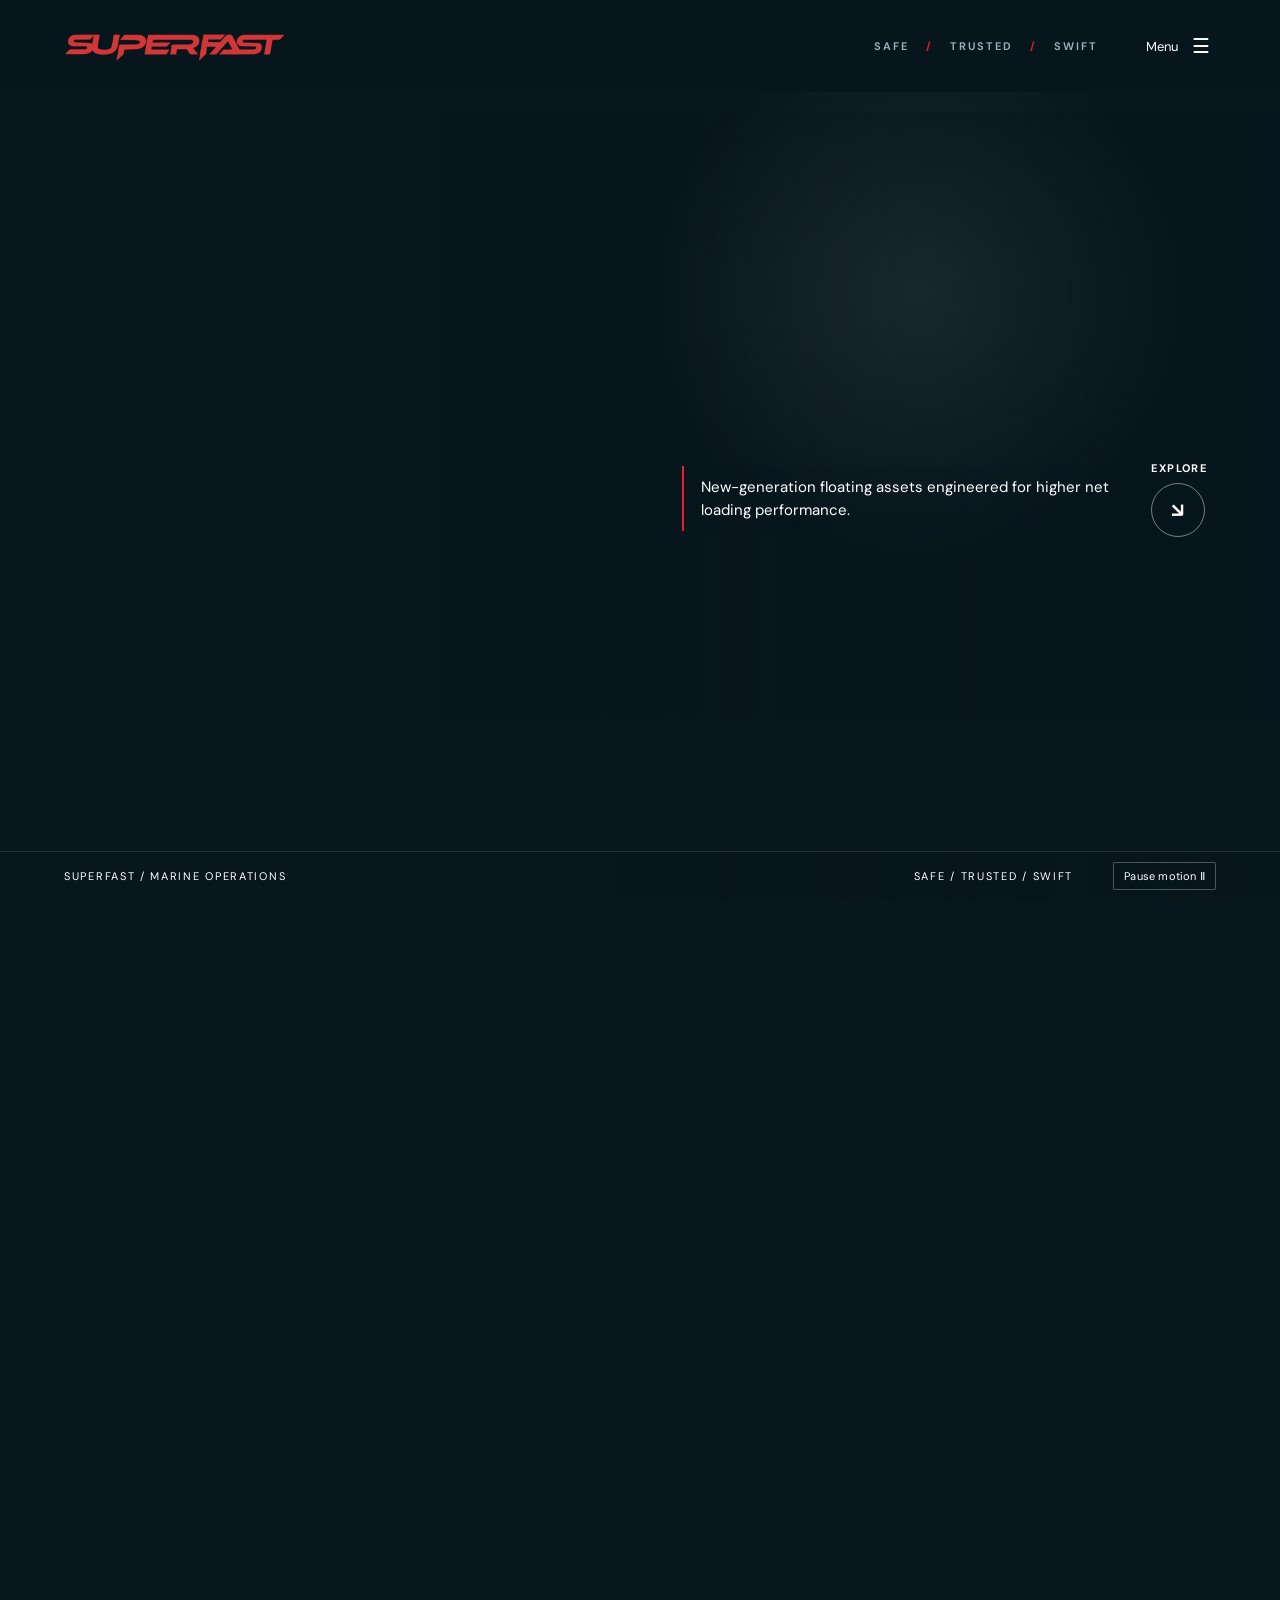
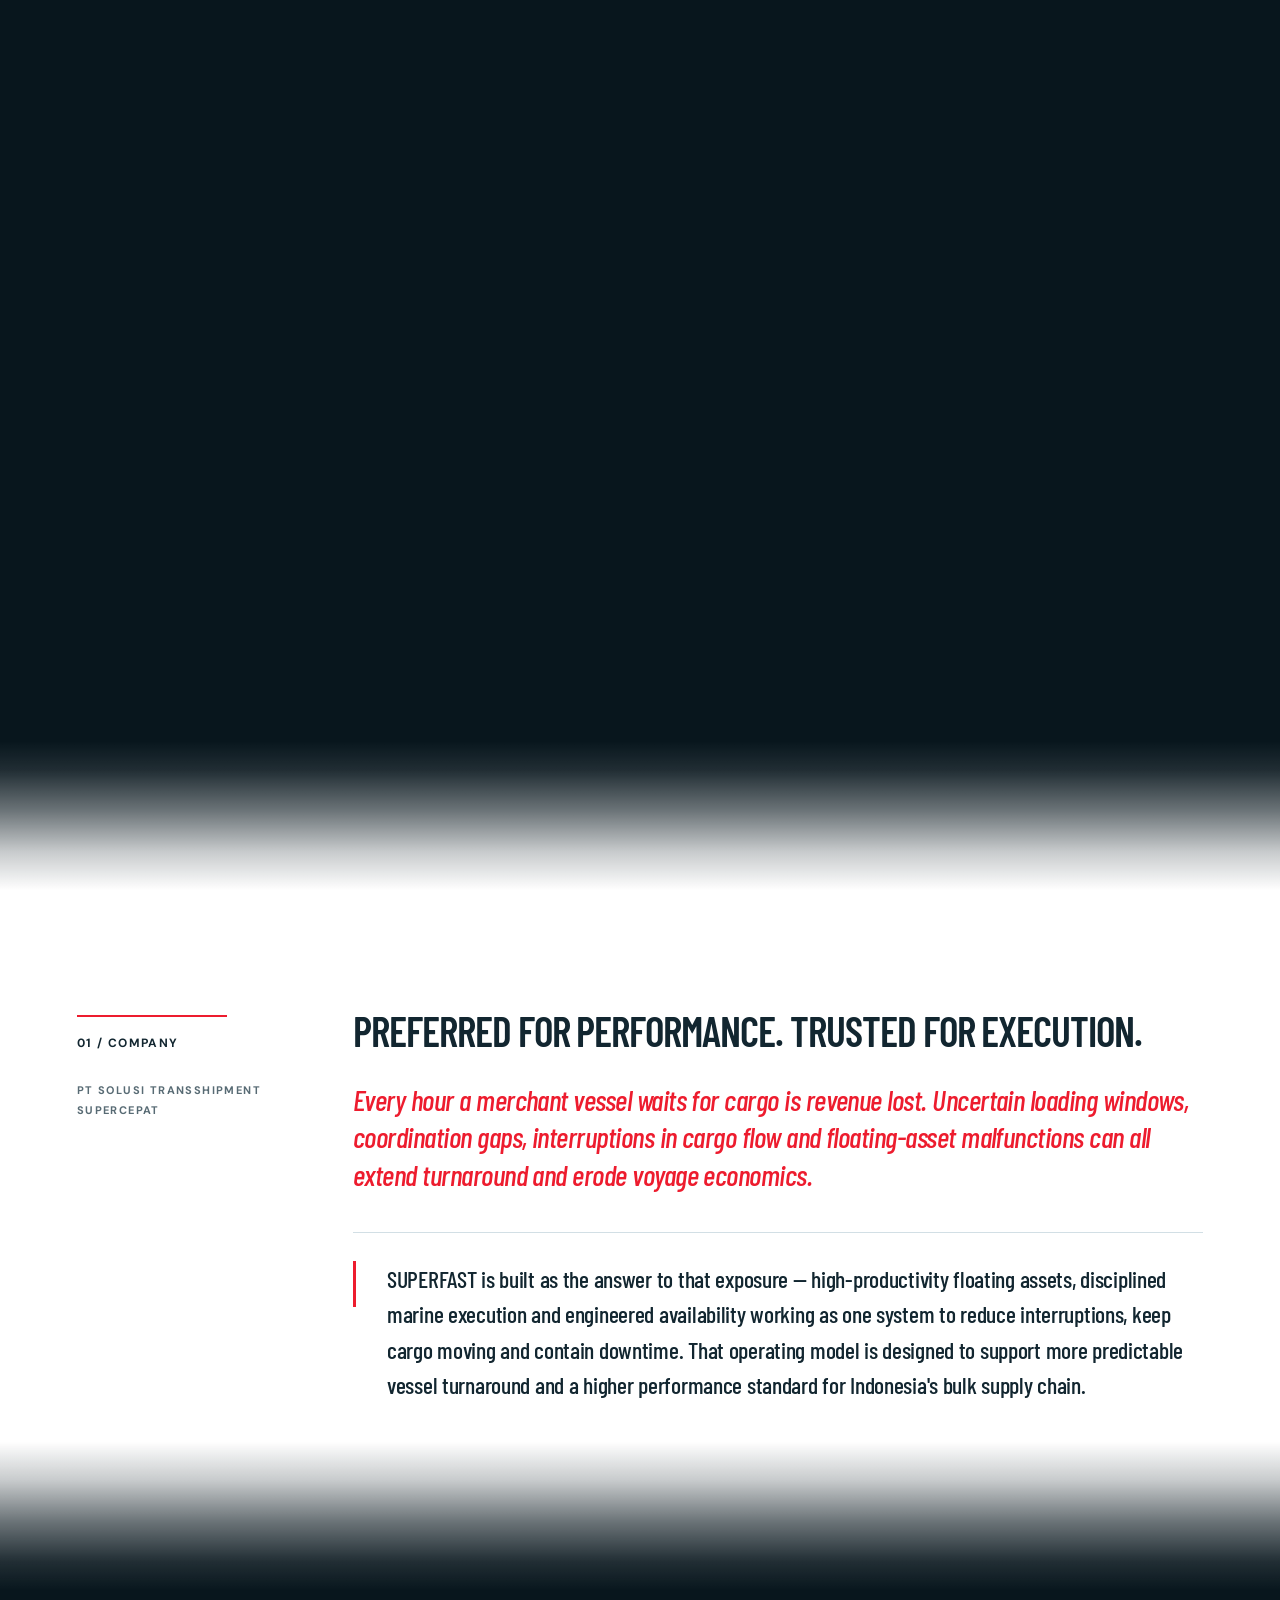
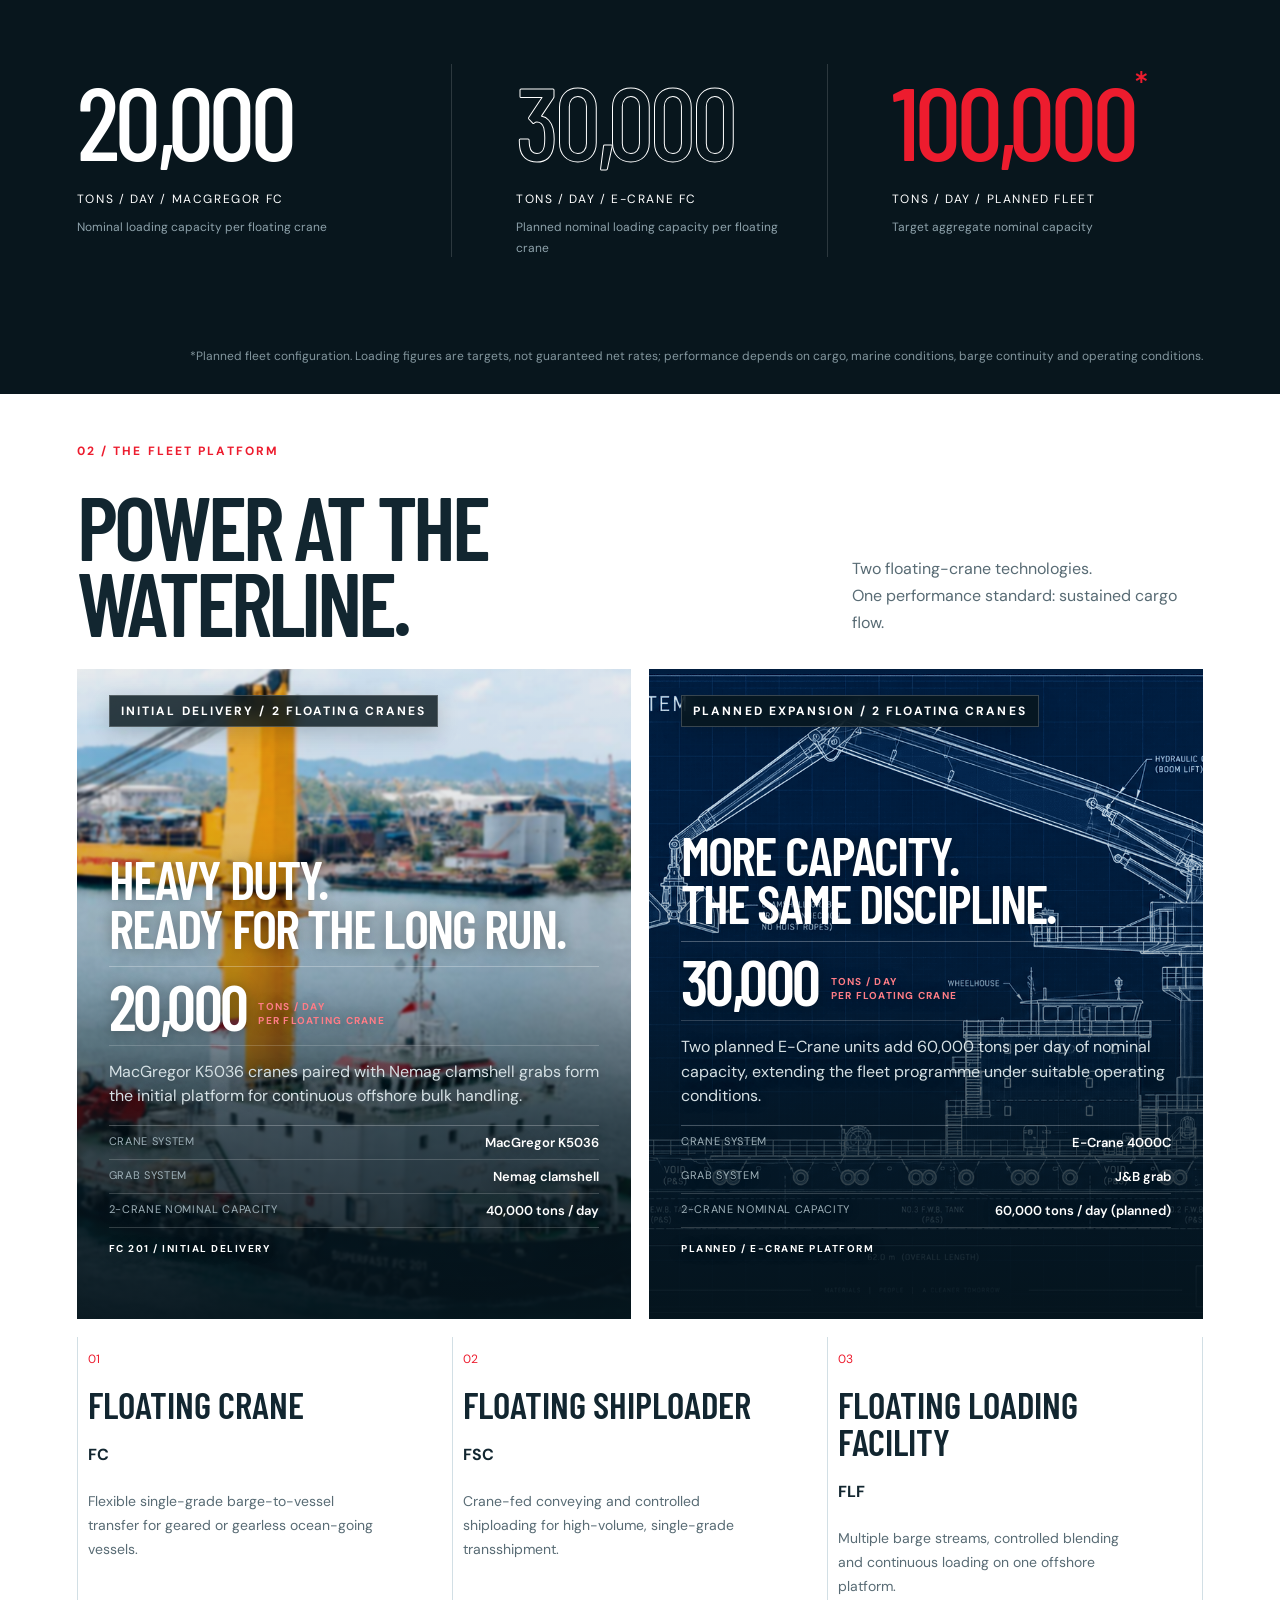
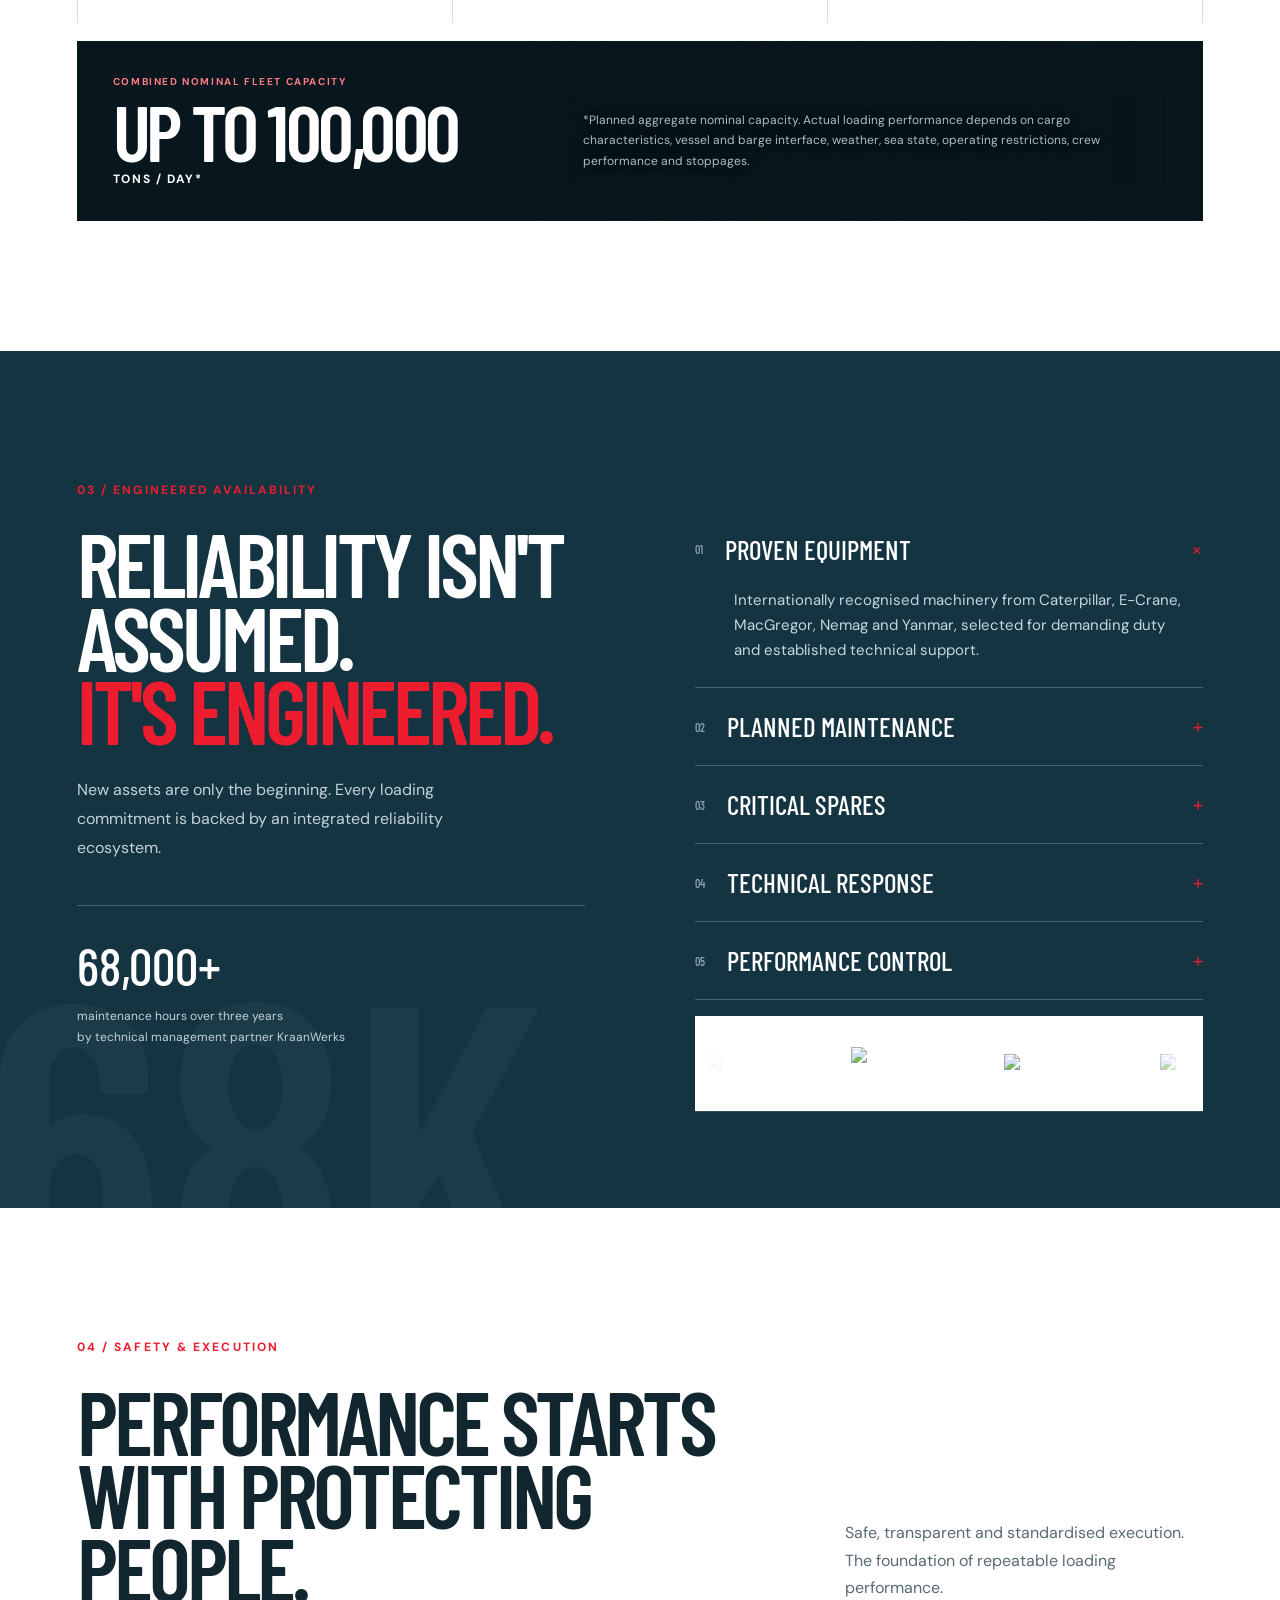
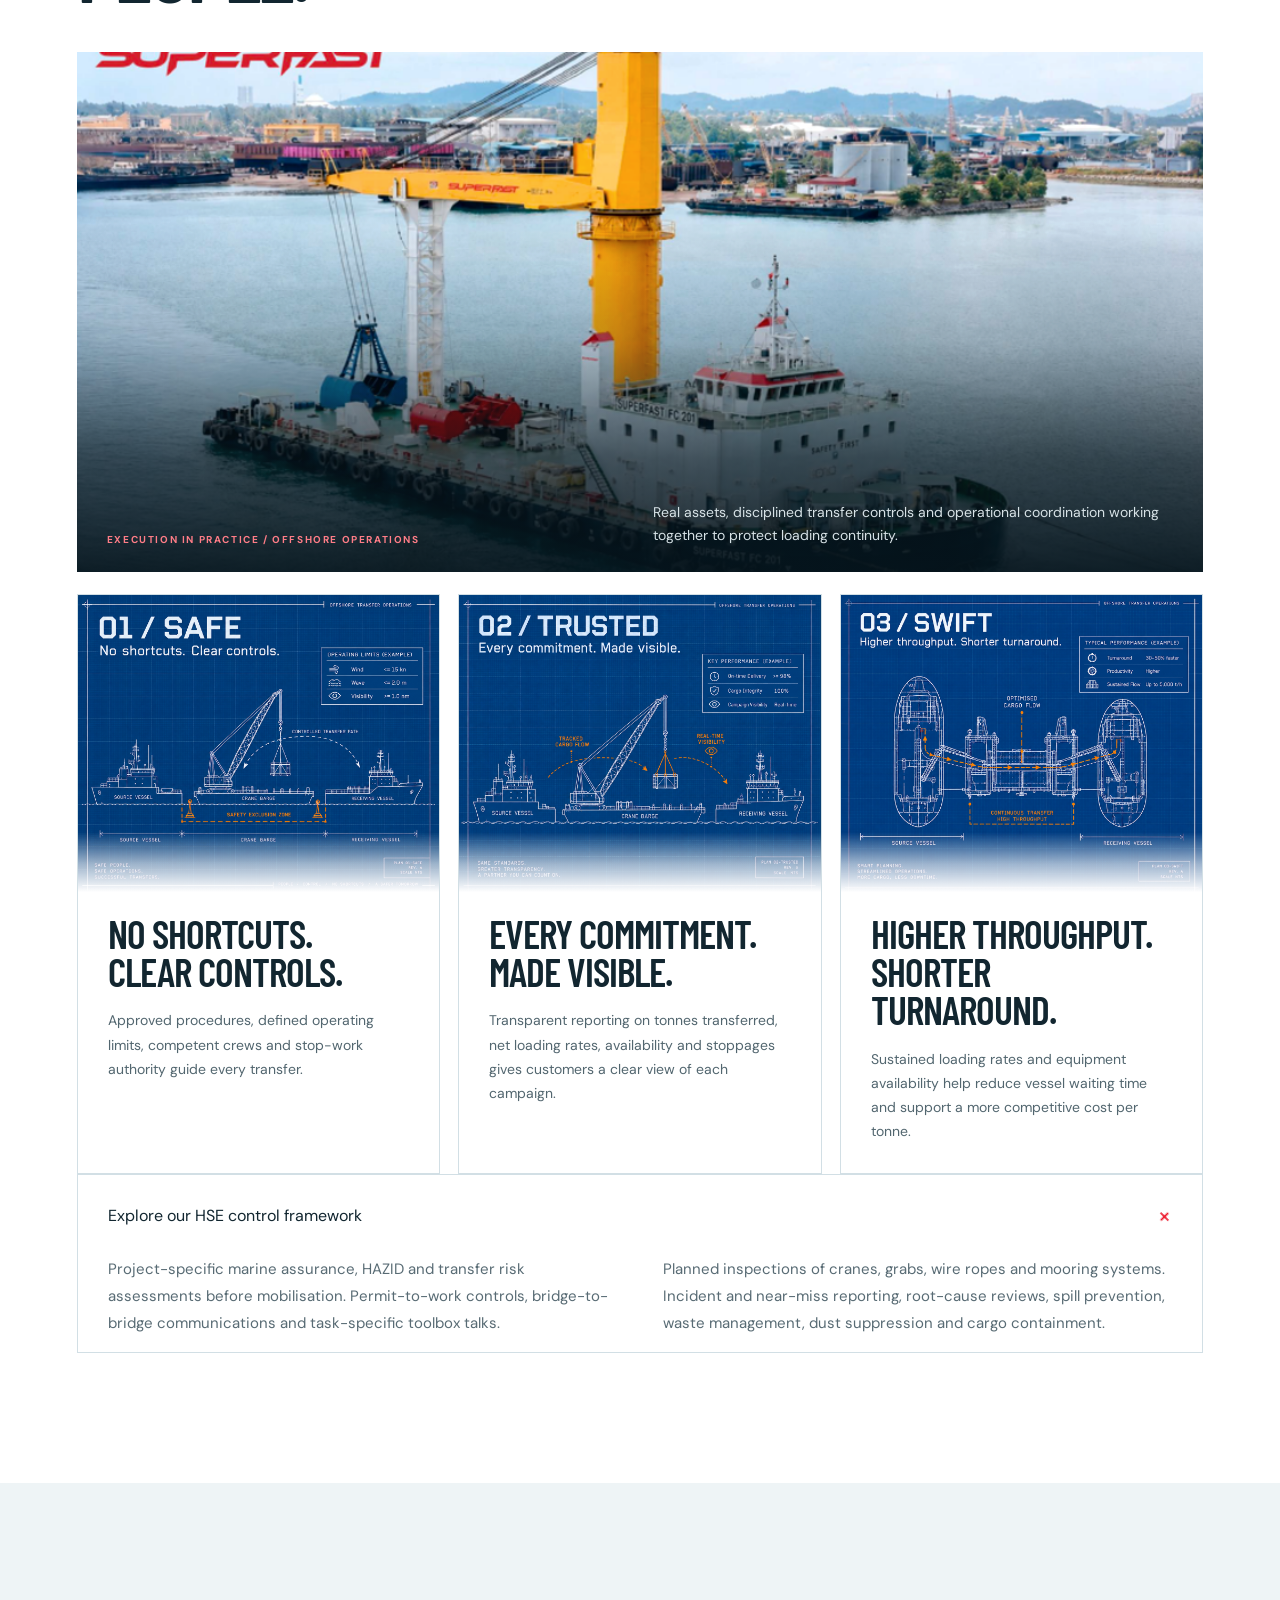
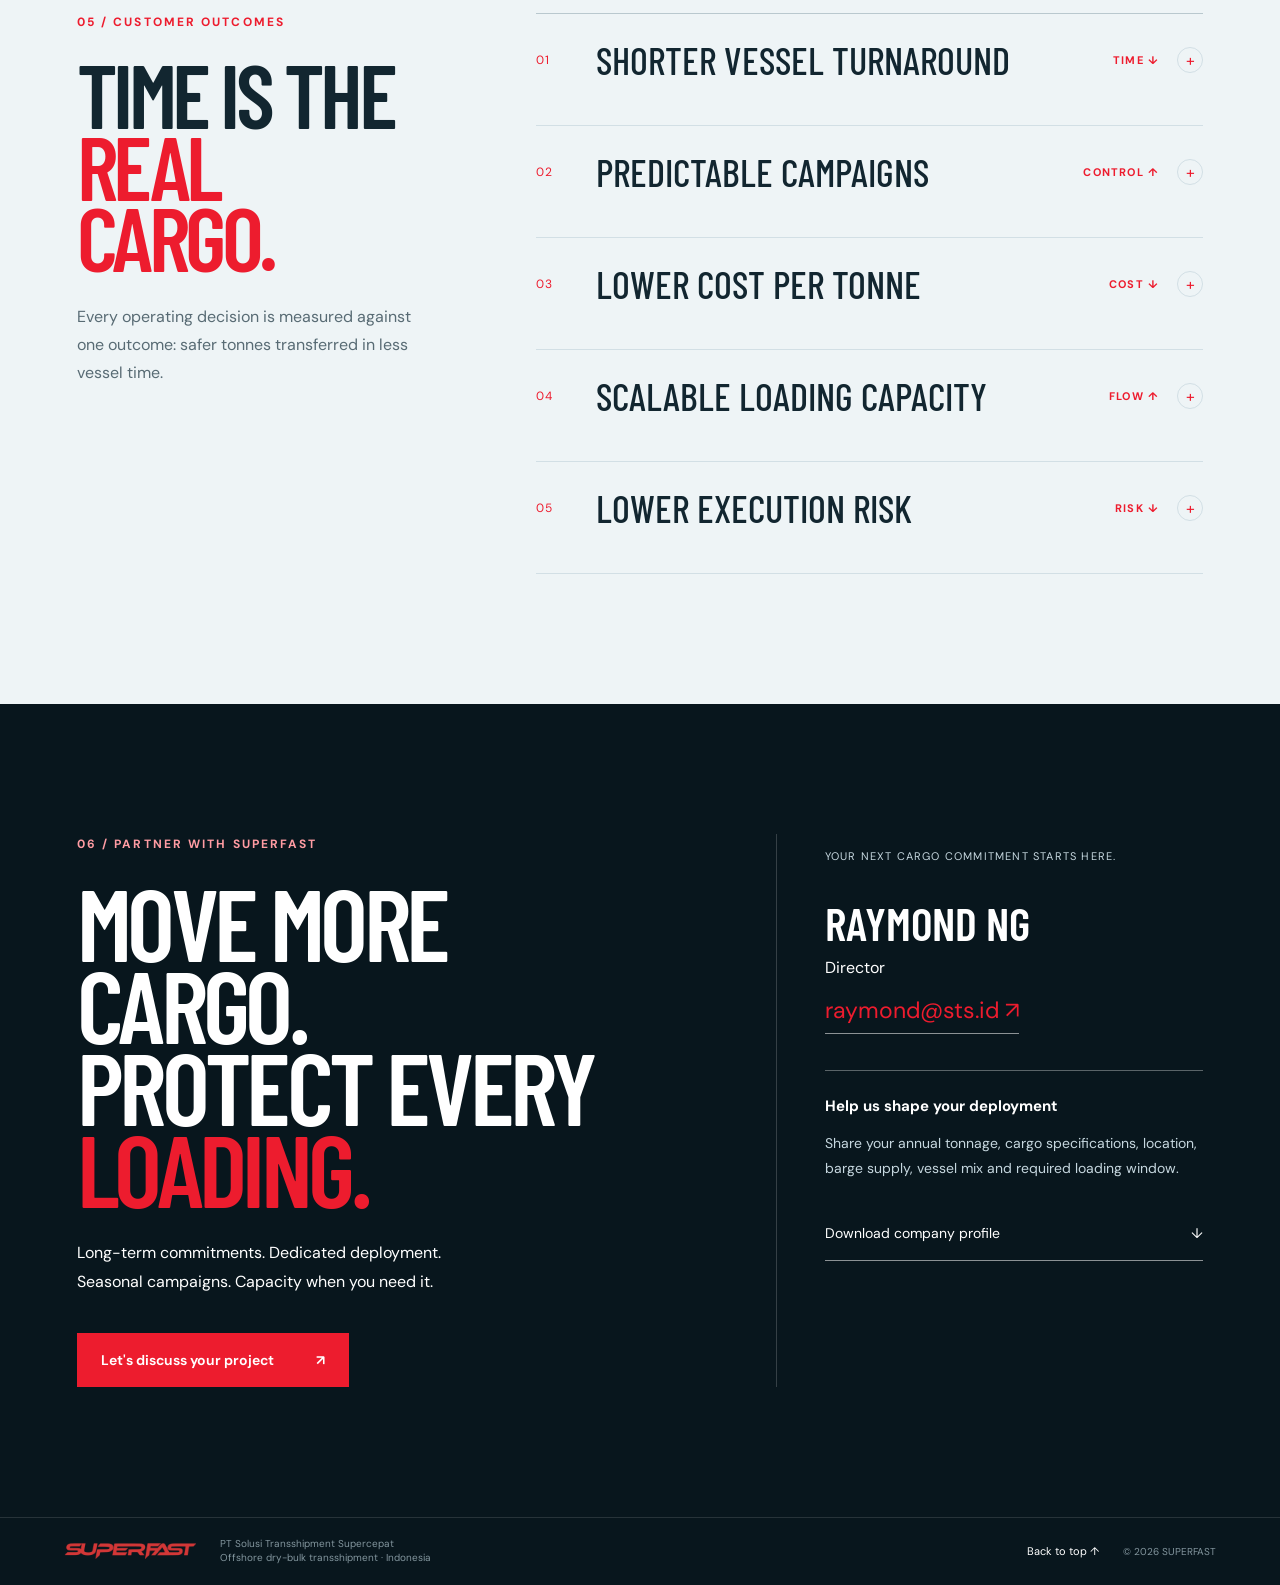
==== commit e2662c09: "Refresh REV1 hero animation stylesheet" ====
--- a/REV1/index.html
+++ b/REV1/index.html
@@ -16,7 +16,7 @@
     <link rel="stylesheet"
         href="https://fonts.googleapis.com/css2?family=Barlow+Condensed:wght@500;600;700&family=DM+Sans:wght@400;450;500;600;650;700&display=swap">
     <link rel="stylesheet" href="style.css?v=20260928-perf1">
-    <link rel="stylesheet" href="revamp.css?v=20260928-rev1-28">
+    <link rel="stylesheet" href="revamp.css?v=20260928-rev1-29">
     <link rel="preload" as="image" href="assets/mobile-hero-superfast-v2.jpg" media="(max-width: 760px)"
         fetchpriority="high">
 </head>
--- a/REV1/revamp.css
+++ b/REV1/revamp.css
@@ -7983,49 +7983,45 @@
   }
 }
 
-
-/* REV1.28 — preserve hero entrance styling without delaying LCP paint.
-   Headline glyphs are visible from first paint; the existing reveal becomes
-   a lightweight settle motion instead of opacity/blur gating. */
+/* REV1.29 — restore full hero intro animation and protect tall condensed glyphs from clipping. */
+.hero h1>span,
+.hero h1>em{
+  overflow:hidden!important;
+  padding-top:.06em!important;
+  padding-bottom:.12em!important;
+  margin-top:-.06em!important;
+  margin-bottom:-.12em!important;
+}
+
 .hero h1>*>i{
-  opacity:1!important;
-  filter:none!important;
-  transform:translate3d(0,14px,0) skewY(.35deg)!important;
+  opacity:0!important;
+  filter:blur(9px)!important;
+  transform:translate3d(0,115%,0) skewY(2.5deg)!important;
+  will-change:transform,opacity,filter!important;
 }
 
 .hero.is-entered h1>*>i{
-  animation:heroLineSettle .72s cubic-bezier(.16,1,.3,1) forwards!important;
+  animation:heroLineIn 1.22s cubic-bezier(.16,1,.3,1) forwards!important;
 }
 
 .hero.is-entered h1>span:nth-child(1)>i{
-  animation-delay:.03s!important;
+  animation-delay:.12s!important;
 }
 
 .hero.is-entered h1>span:nth-child(2)>i{
-  animation-delay:.09s!important;
+  animation-delay:.23s!important;
 }
 
 .hero.is-entered h1>em>i{
-  animation-delay:.15s!important;
-}
-
-@keyframes heroLineSettle{
-  from{
-    opacity:1;
-    filter:none;
-    transform:translate3d(0,14px,0) skewY(.35deg);
-  }
-  to{
-    opacity:1;
-    filter:none;
-    transform:translate3d(0,0,0) skewY(0);
-  }
+  animation-delay:.34s!important;
 }
 
 @media(prefers-reduced-motion:reduce){
   .hero h1>*>i,
   .hero.is-entered h1>*>i{
+    opacity:1!important;
+    filter:none!important;
+    transform:none!important;
     animation:none!important;
-    transform:none!important;
-  }
-}
+  }
+}
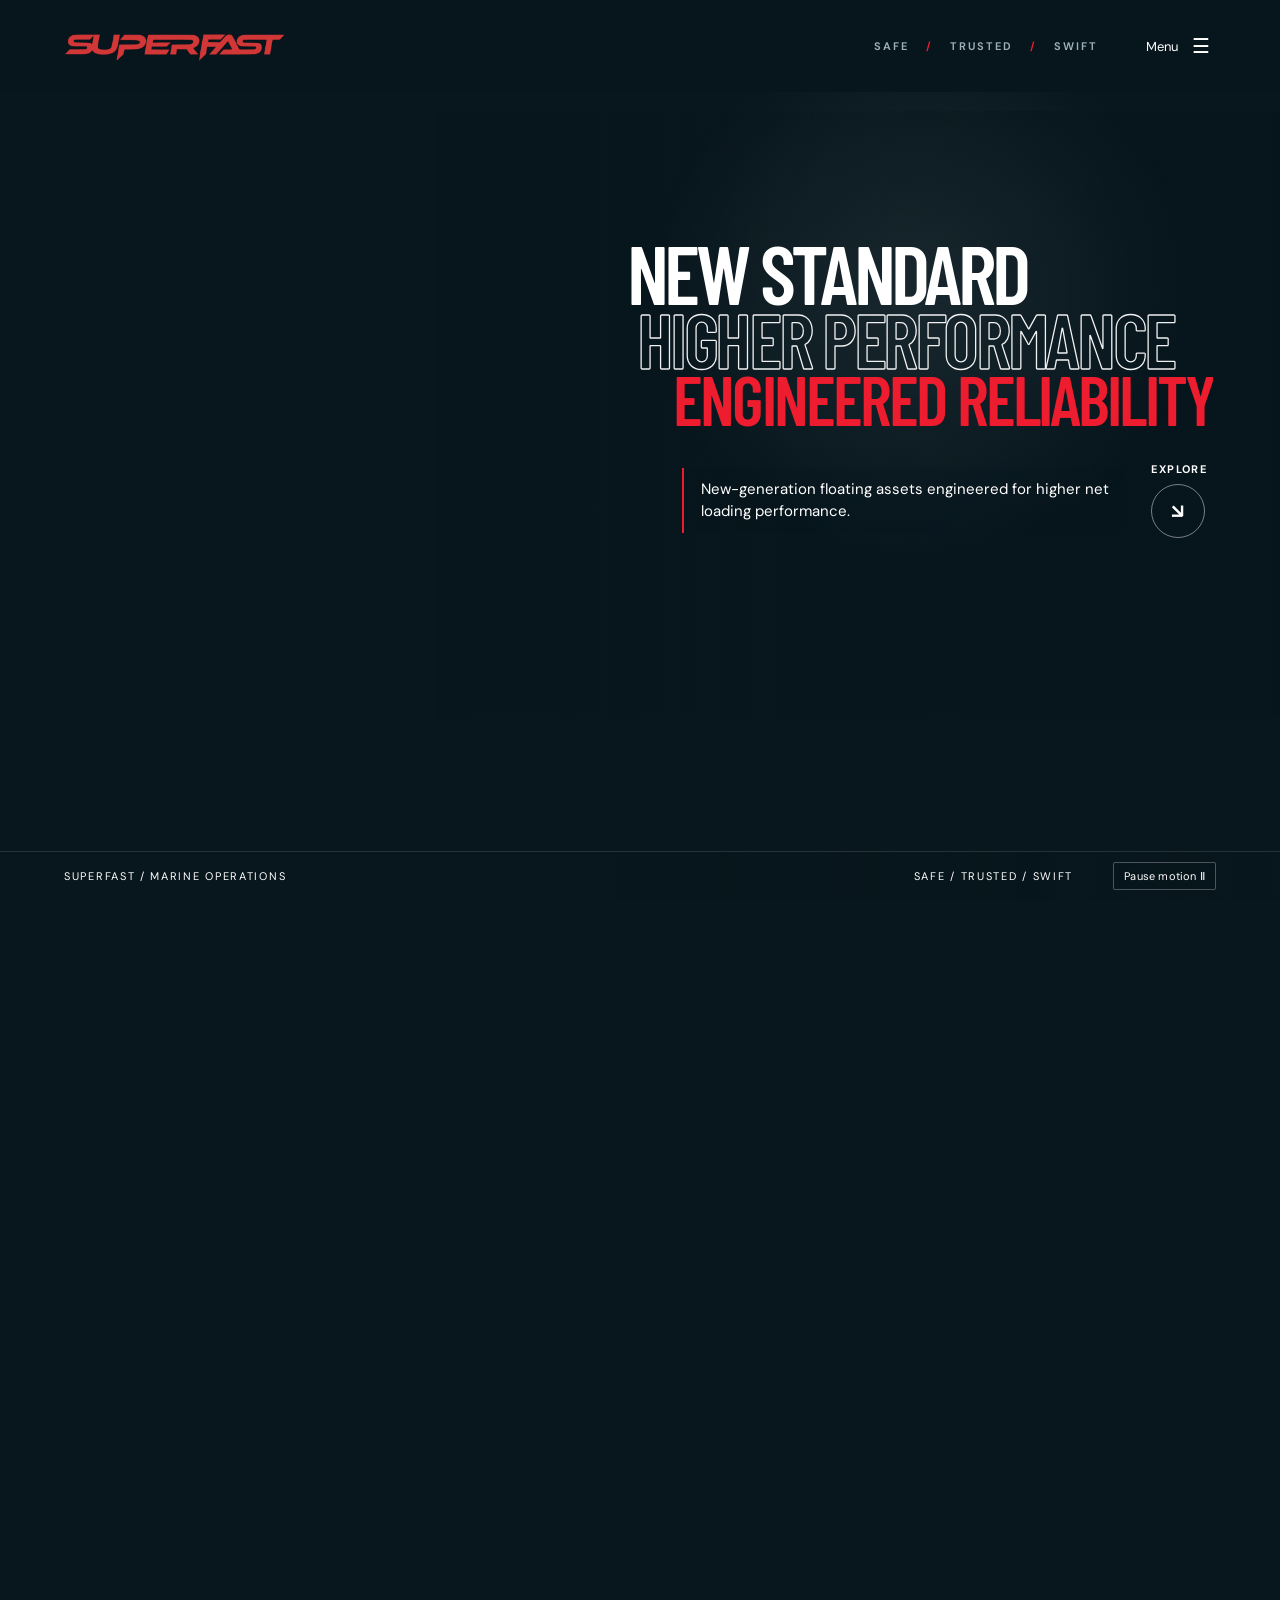
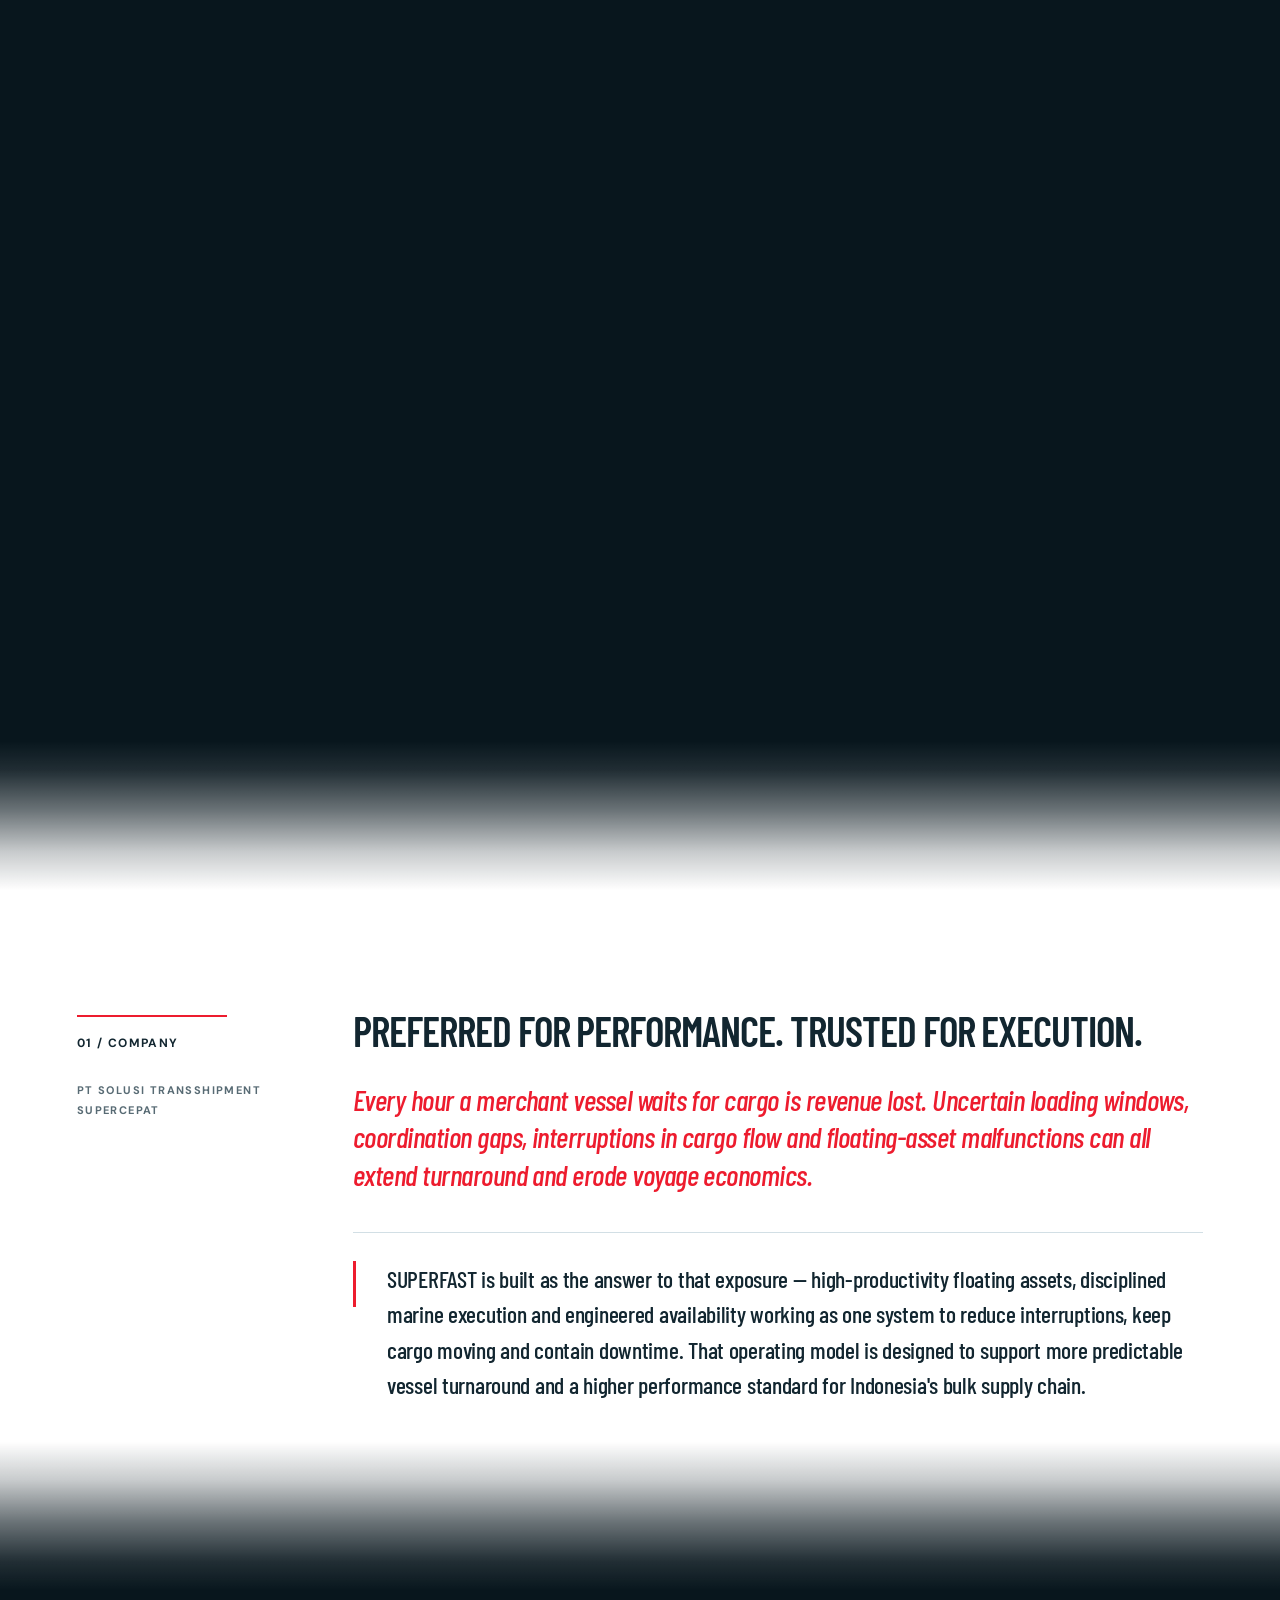
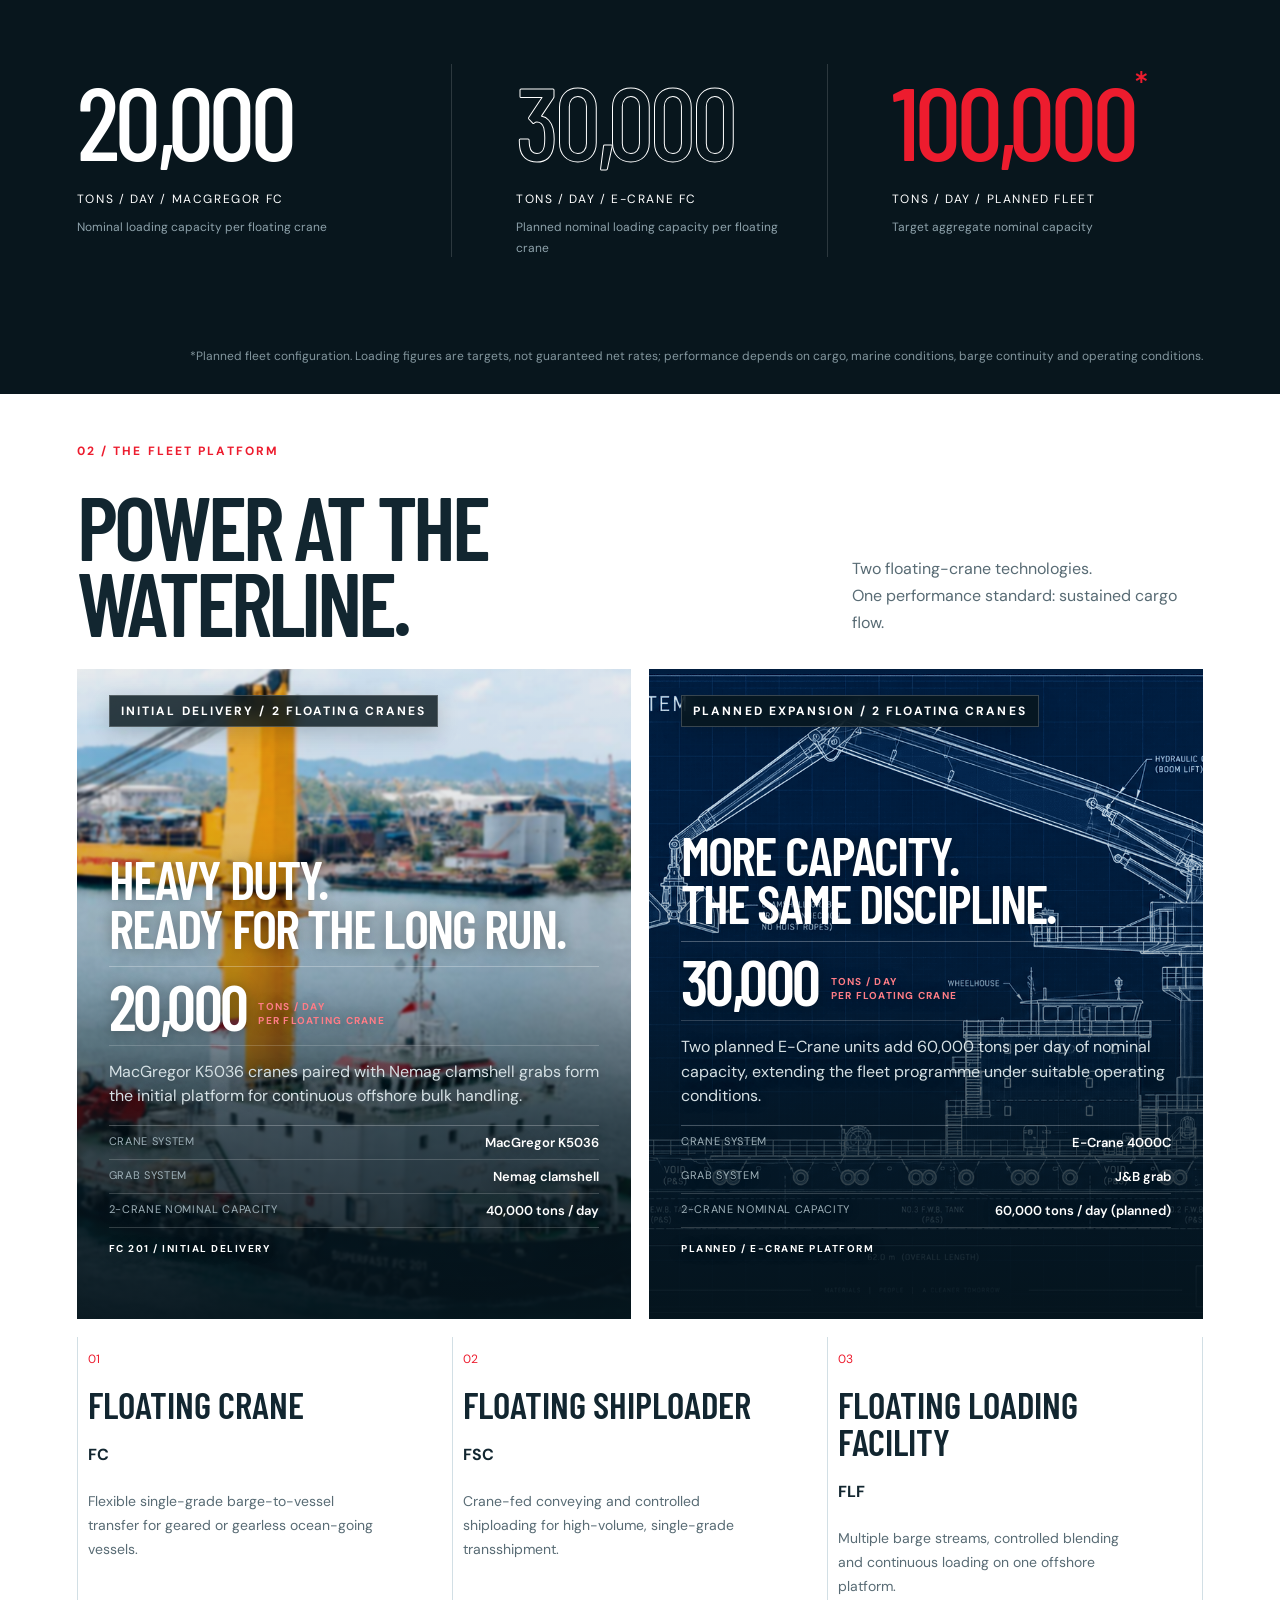
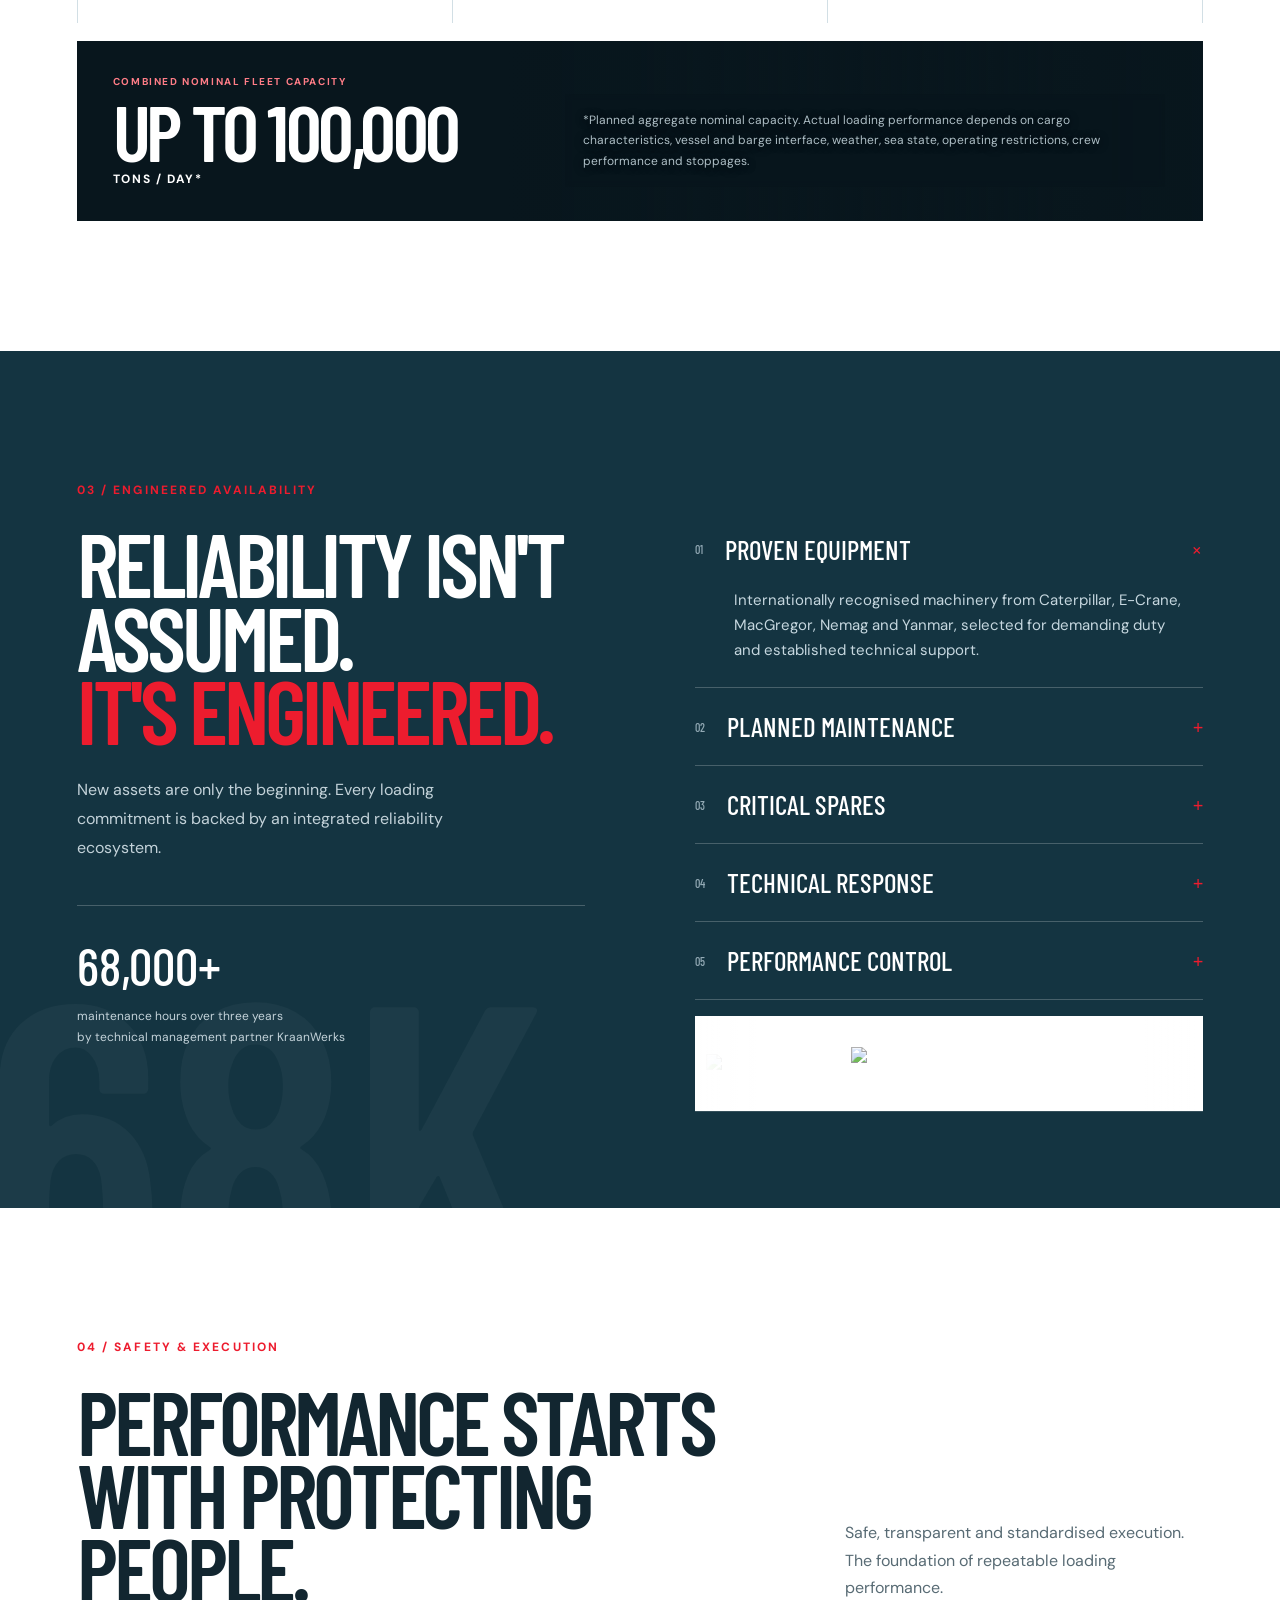
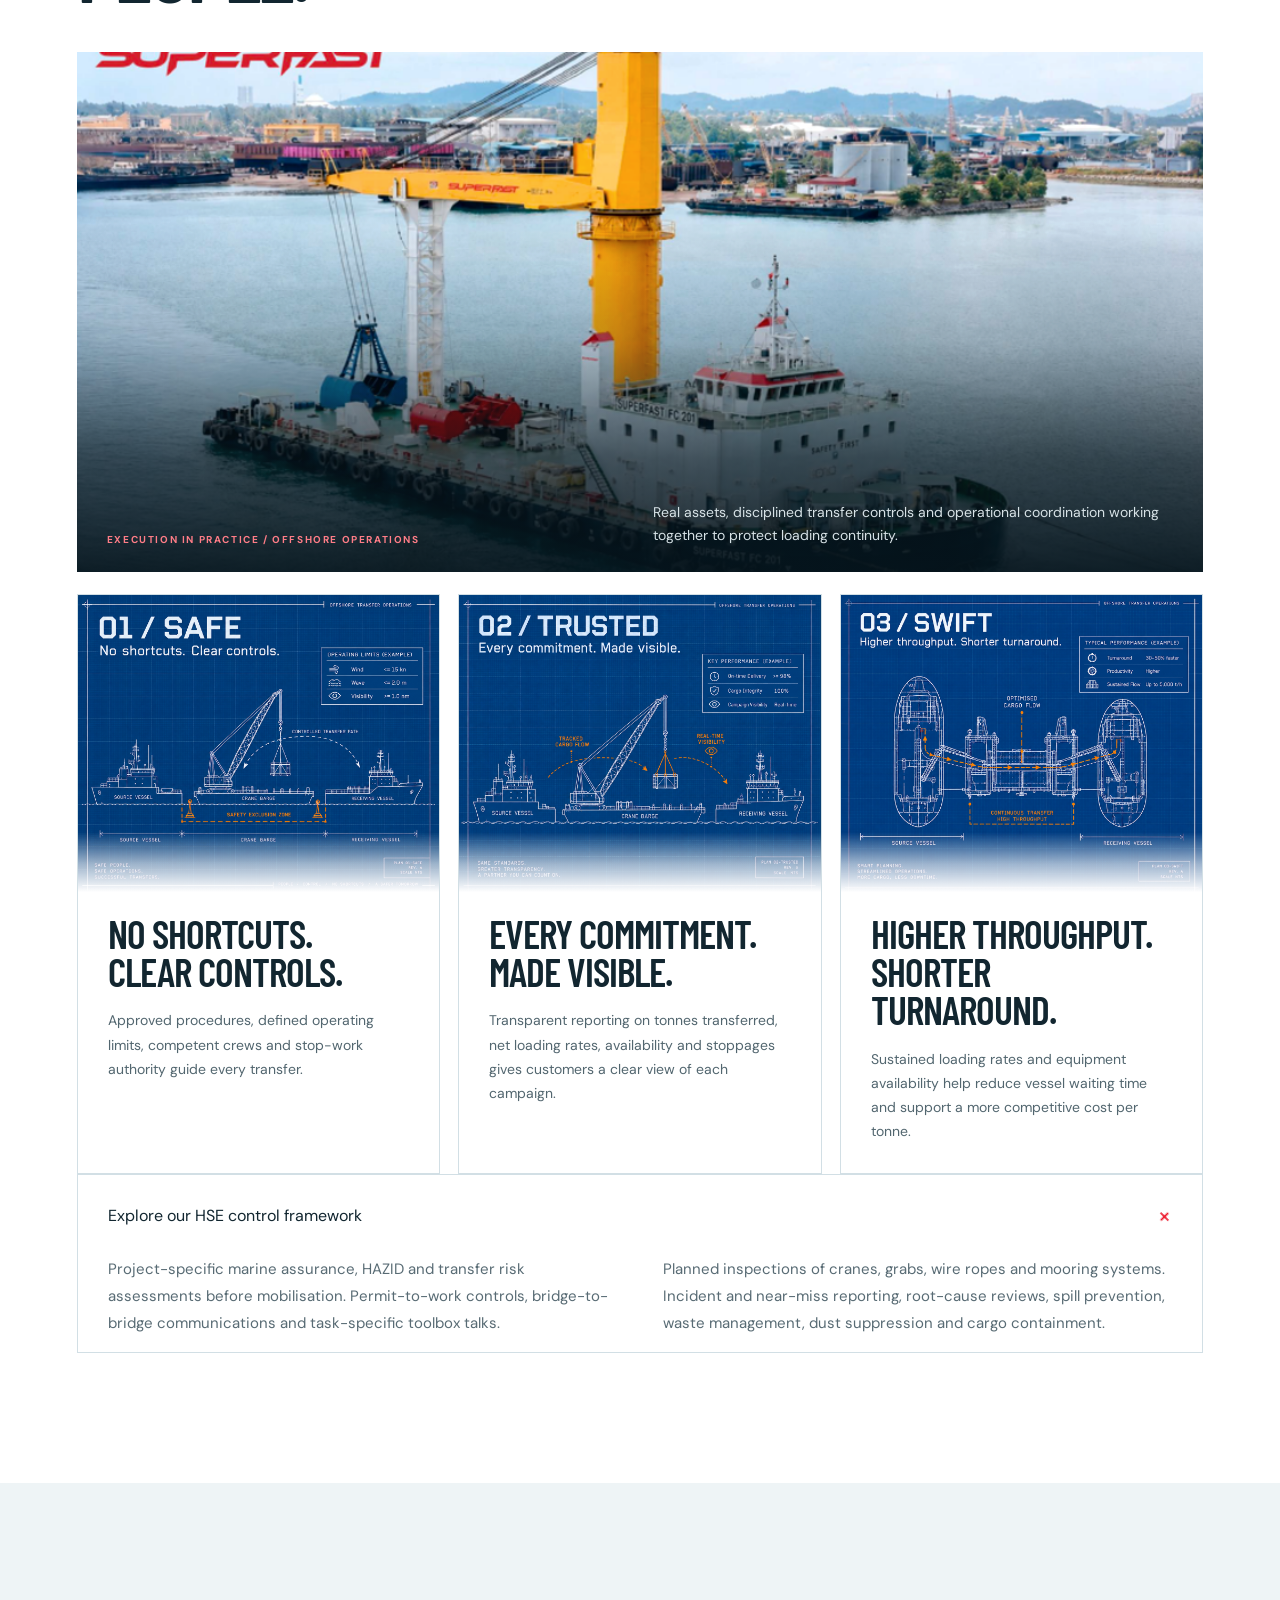
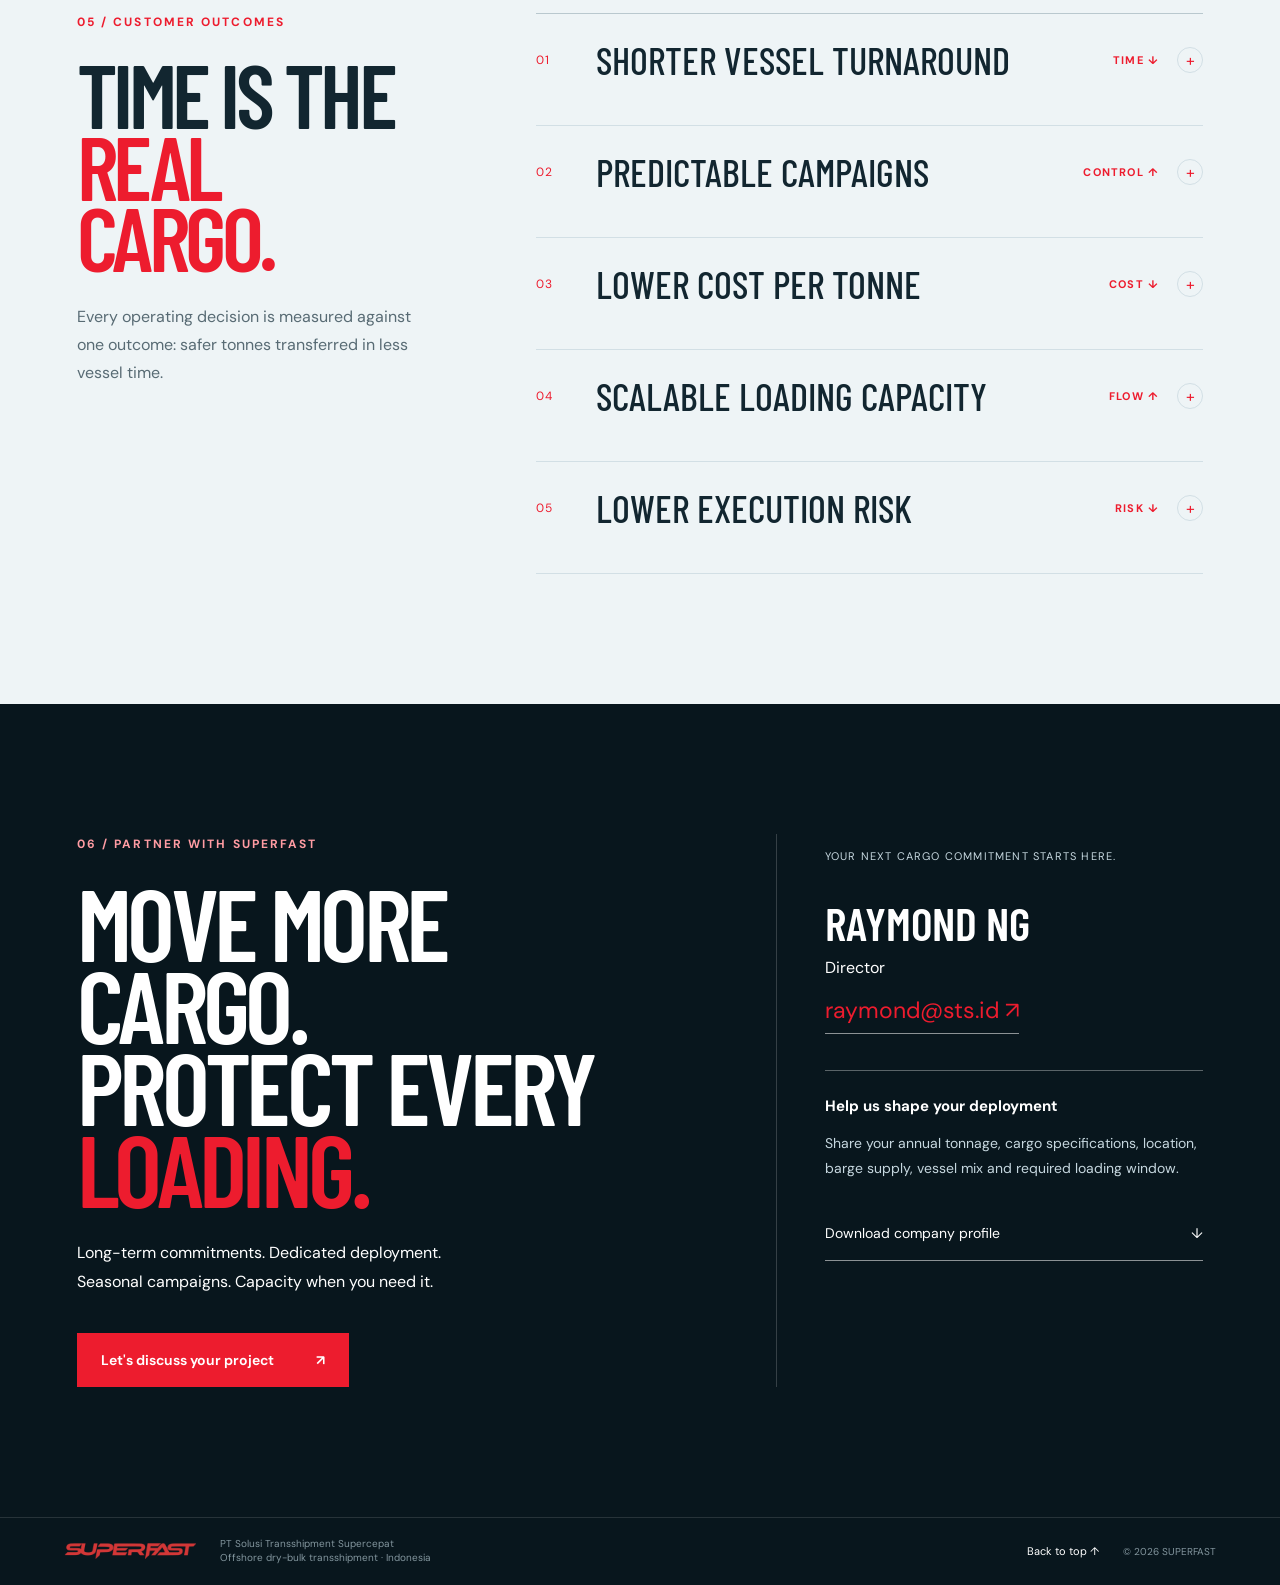
==== commit 50e55da2: "Refresh restored REV1 hero stylesheet" ====
--- a/REV1/index.html
+++ b/REV1/index.html
@@ -16,7 +16,7 @@
     <link rel="stylesheet"
         href="https://fonts.googleapis.com/css2?family=Barlow+Condensed:wght@500;600;700&family=DM+Sans:wght@400;450;500;600;650;700&display=swap">
     <link rel="stylesheet" href="style.css?v=20260928-perf1">
-    <link rel="stylesheet" href="revamp.css?v=20260928-rev1-29">
+    <link rel="stylesheet" href="revamp.css?v=20260928-rev1-30">
     <link rel="preload" as="image" href="assets/mobile-hero-superfast-v2.jpg" media="(max-width: 760px)"
         fetchpriority="high">
 </head>
--- a/REV1/revamp.css
+++ b/REV1/revamp.css
@@ -7982,46 +7982,3 @@
     line-height:1.58!important;
   }
 }
-
-/* REV1.29 — restore full hero intro animation and protect tall condensed glyphs from clipping. */
-.hero h1>span,
-.hero h1>em{
-  overflow:hidden!important;
-  padding-top:.06em!important;
-  padding-bottom:.12em!important;
-  margin-top:-.06em!important;
-  margin-bottom:-.12em!important;
-}
-
-.hero h1>*>i{
-  opacity:0!important;
-  filter:blur(9px)!important;
-  transform:translate3d(0,115%,0) skewY(2.5deg)!important;
-  will-change:transform,opacity,filter!important;
-}
-
-.hero.is-entered h1>*>i{
-  animation:heroLineIn 1.22s cubic-bezier(.16,1,.3,1) forwards!important;
-}
-
-.hero.is-entered h1>span:nth-child(1)>i{
-  animation-delay:.12s!important;
-}
-
-.hero.is-entered h1>span:nth-child(2)>i{
-  animation-delay:.23s!important;
-}
-
-.hero.is-entered h1>em>i{
-  animation-delay:.34s!important;
-}
-
-@media(prefers-reduced-motion:reduce){
-  .hero h1>*>i,
-  .hero.is-entered h1>*>i{
-    opacity:1!important;
-    filter:none!important;
-    transform:none!important;
-    animation:none!important;
-  }
-}
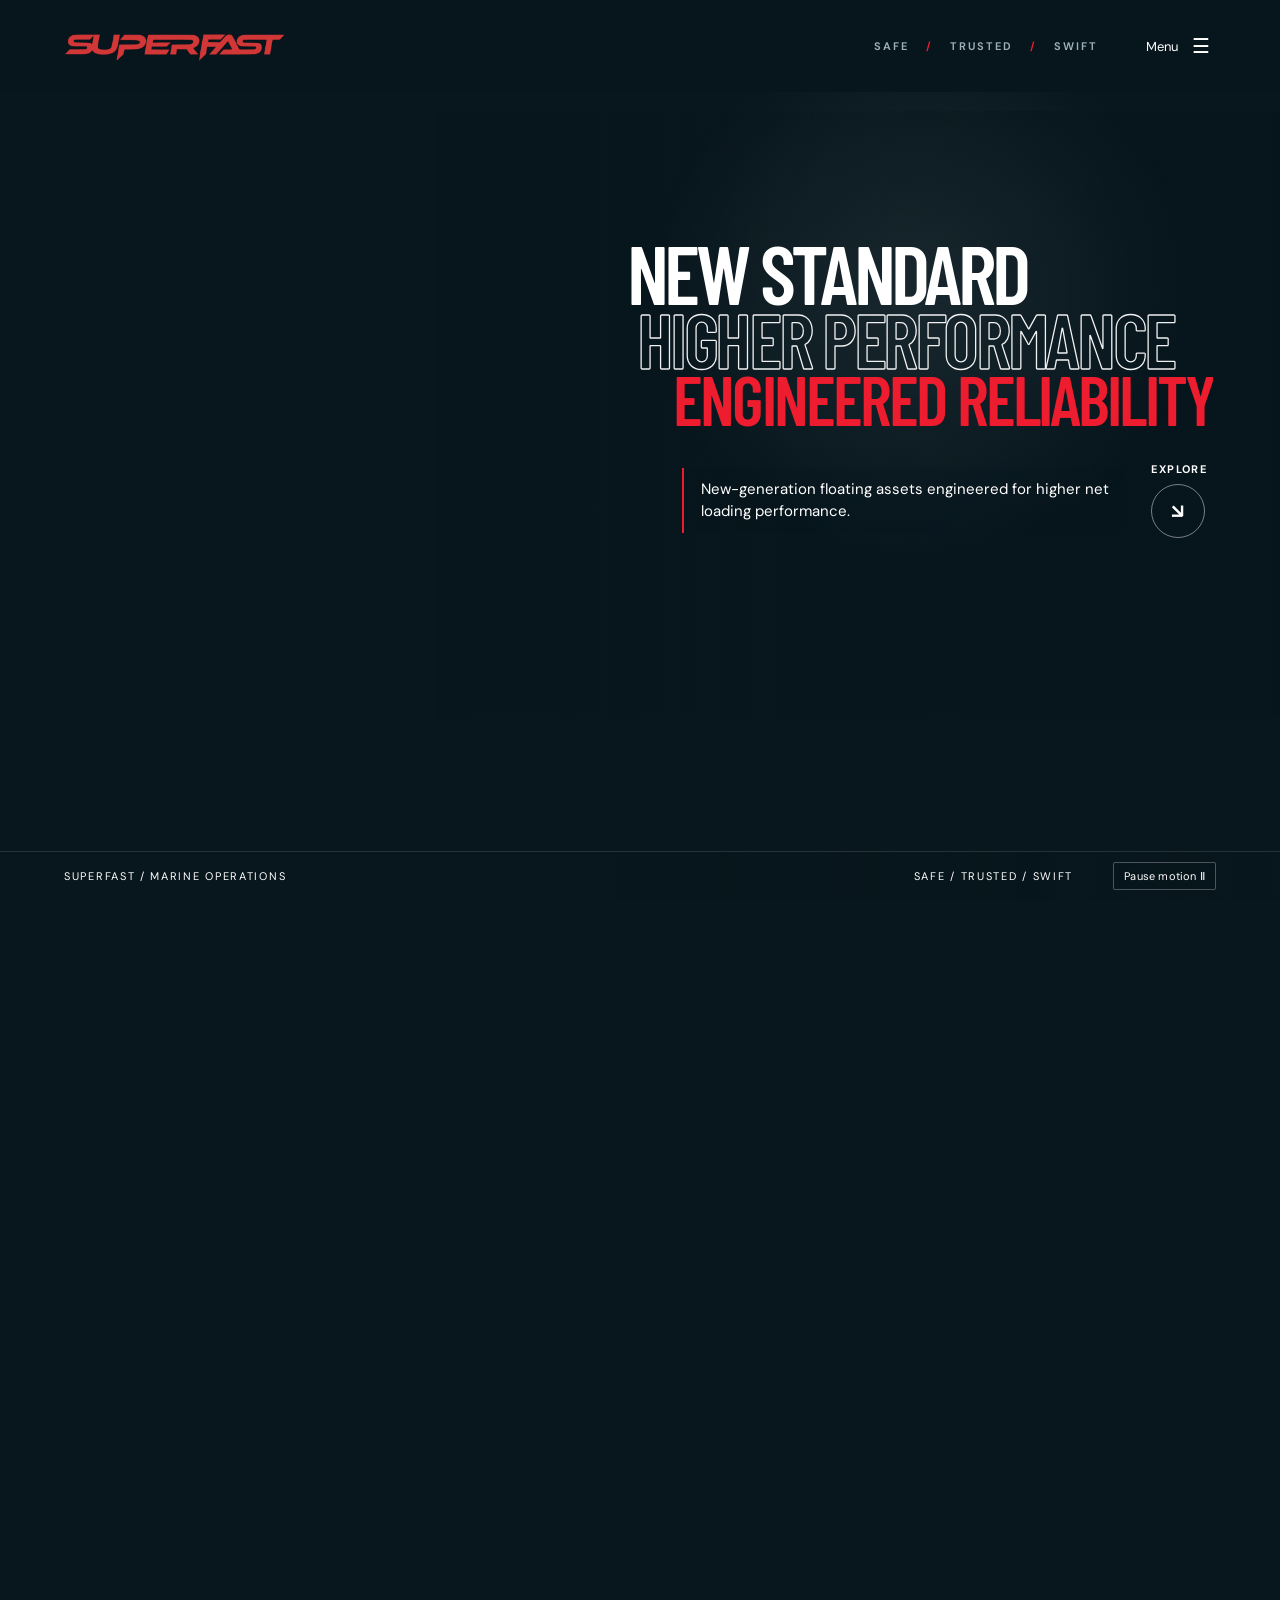
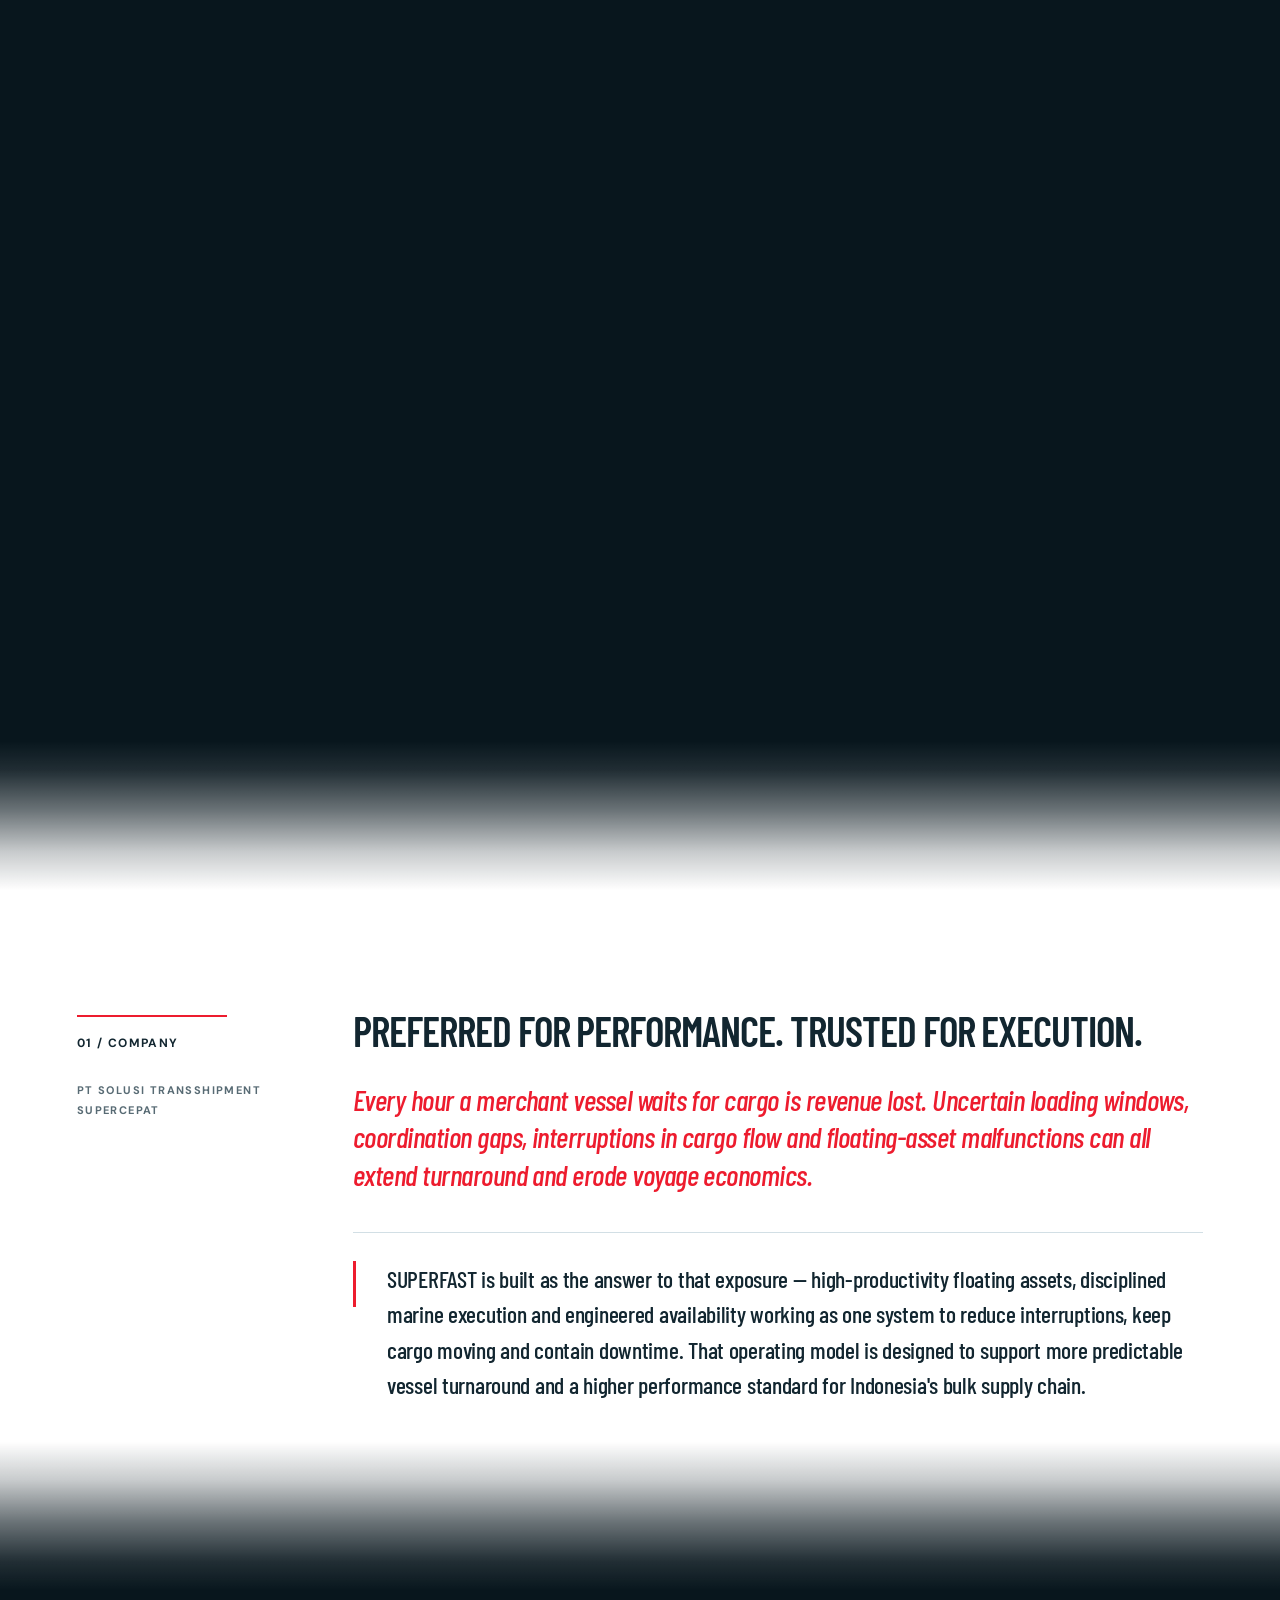
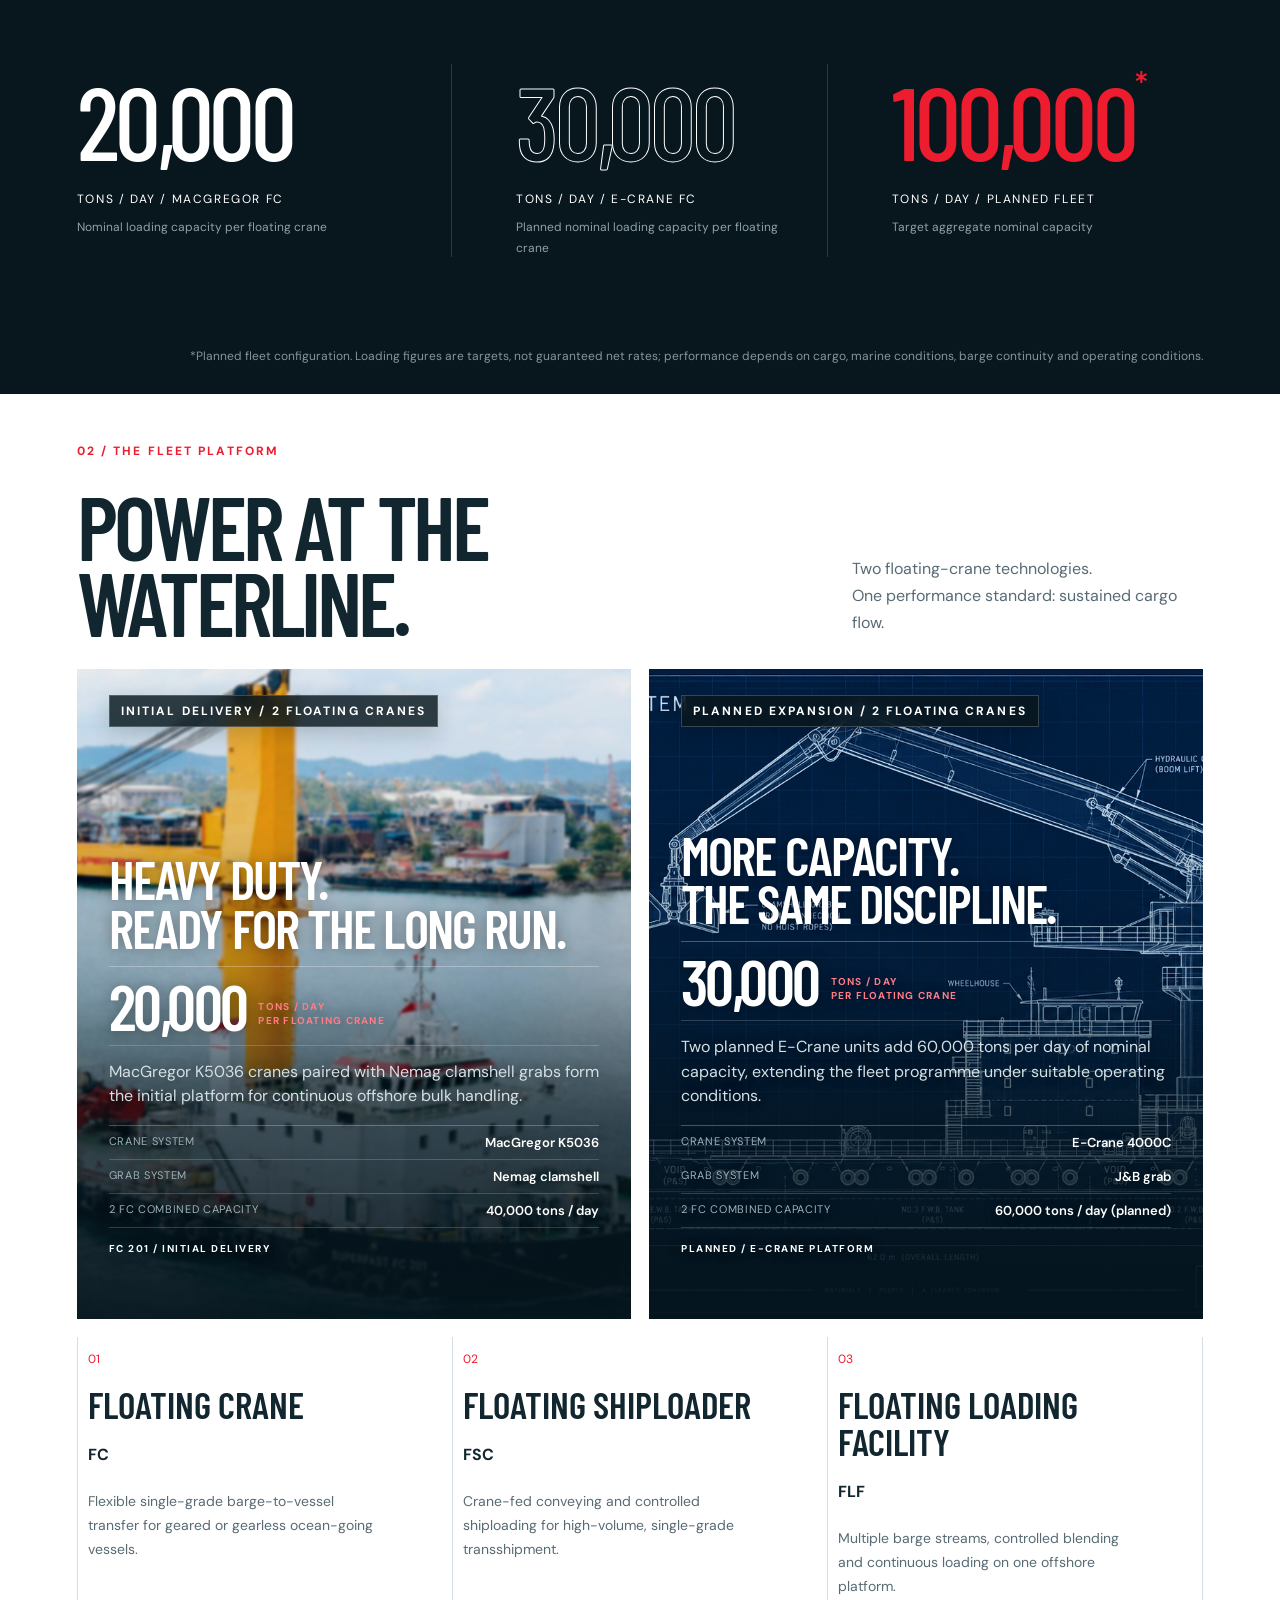
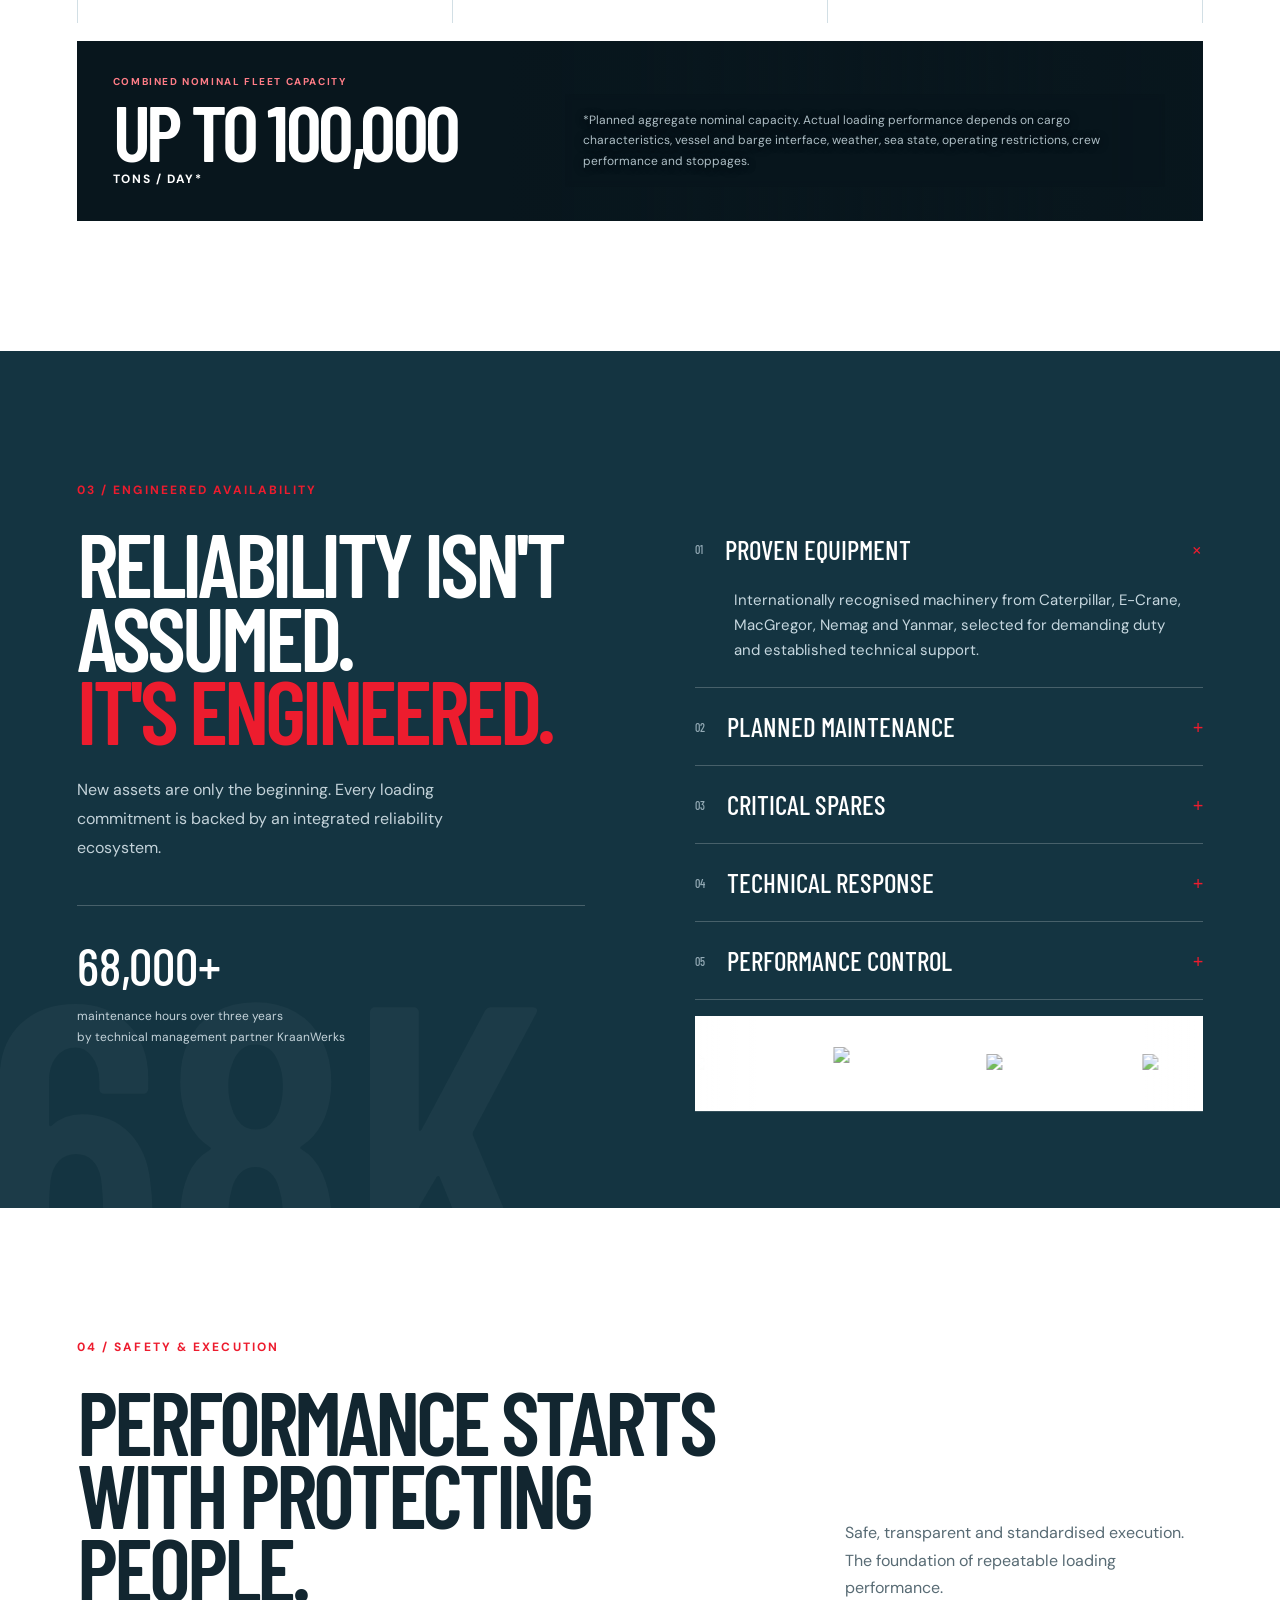
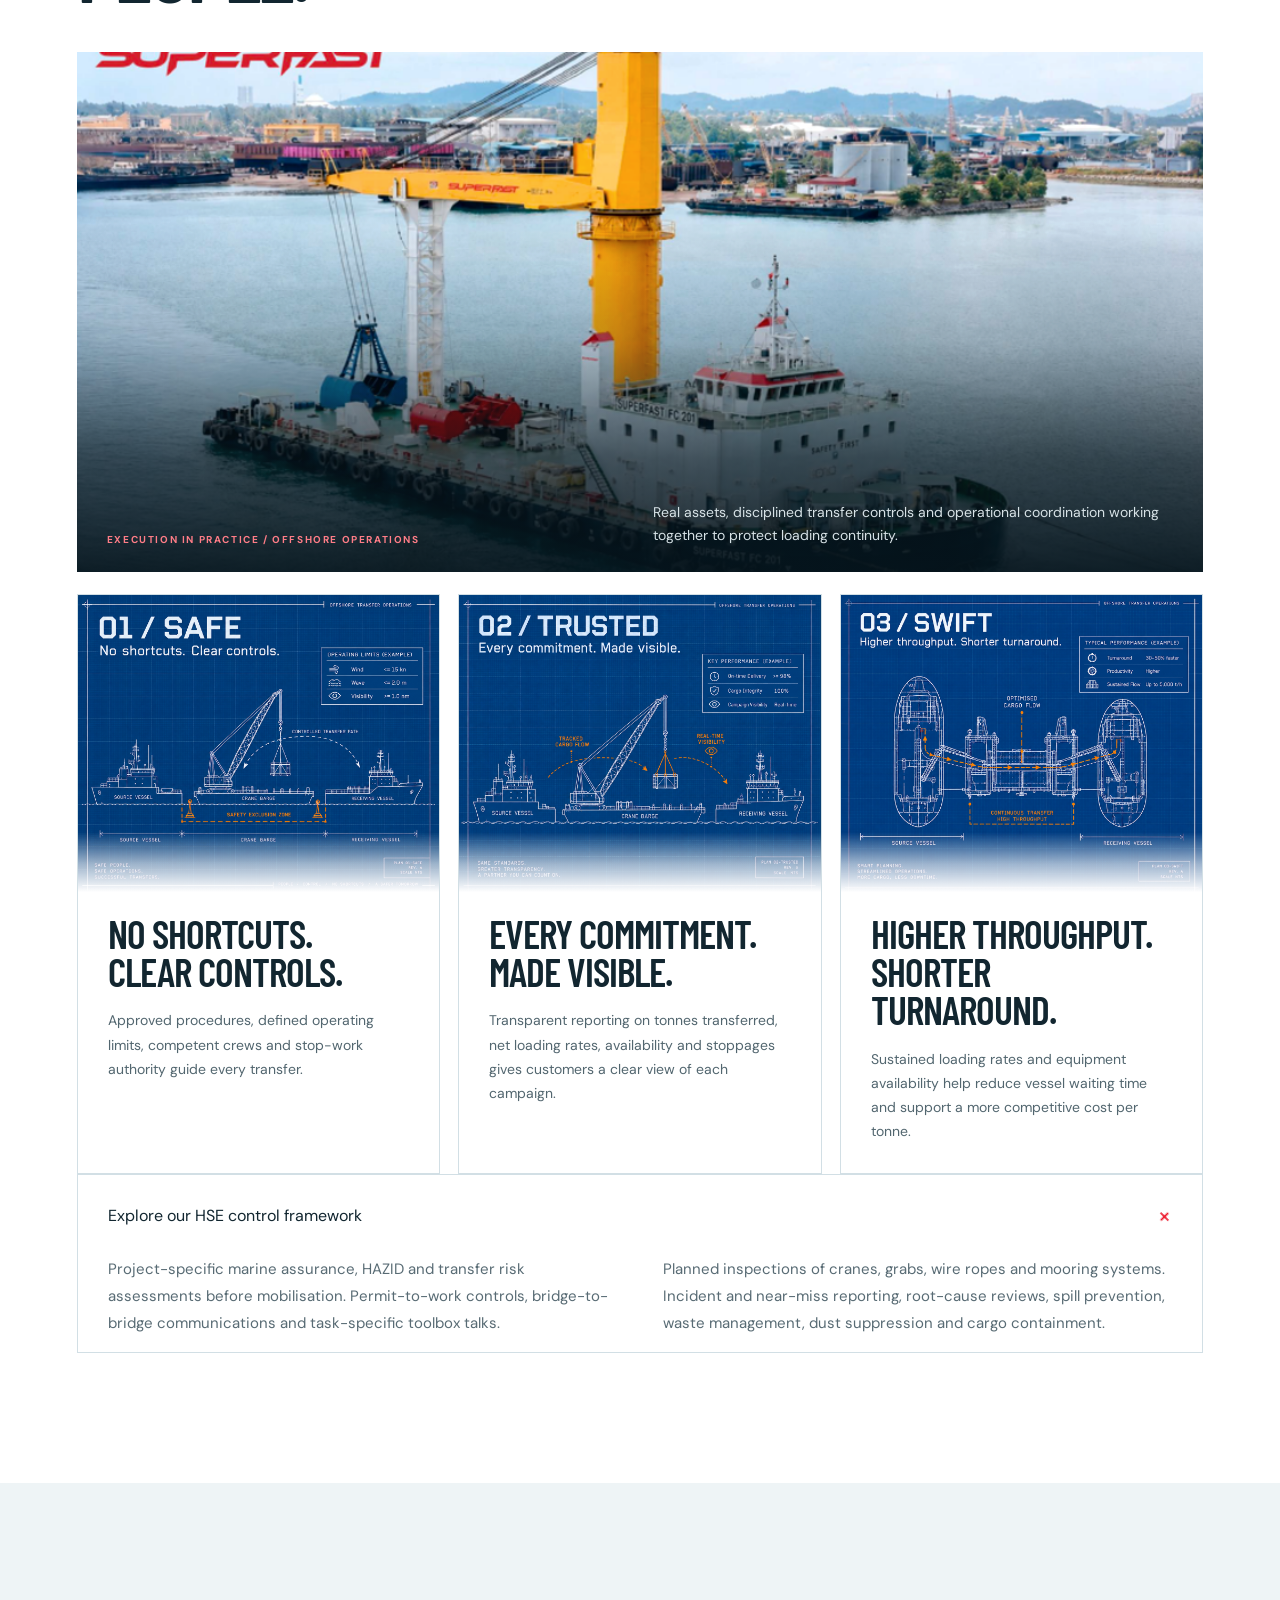
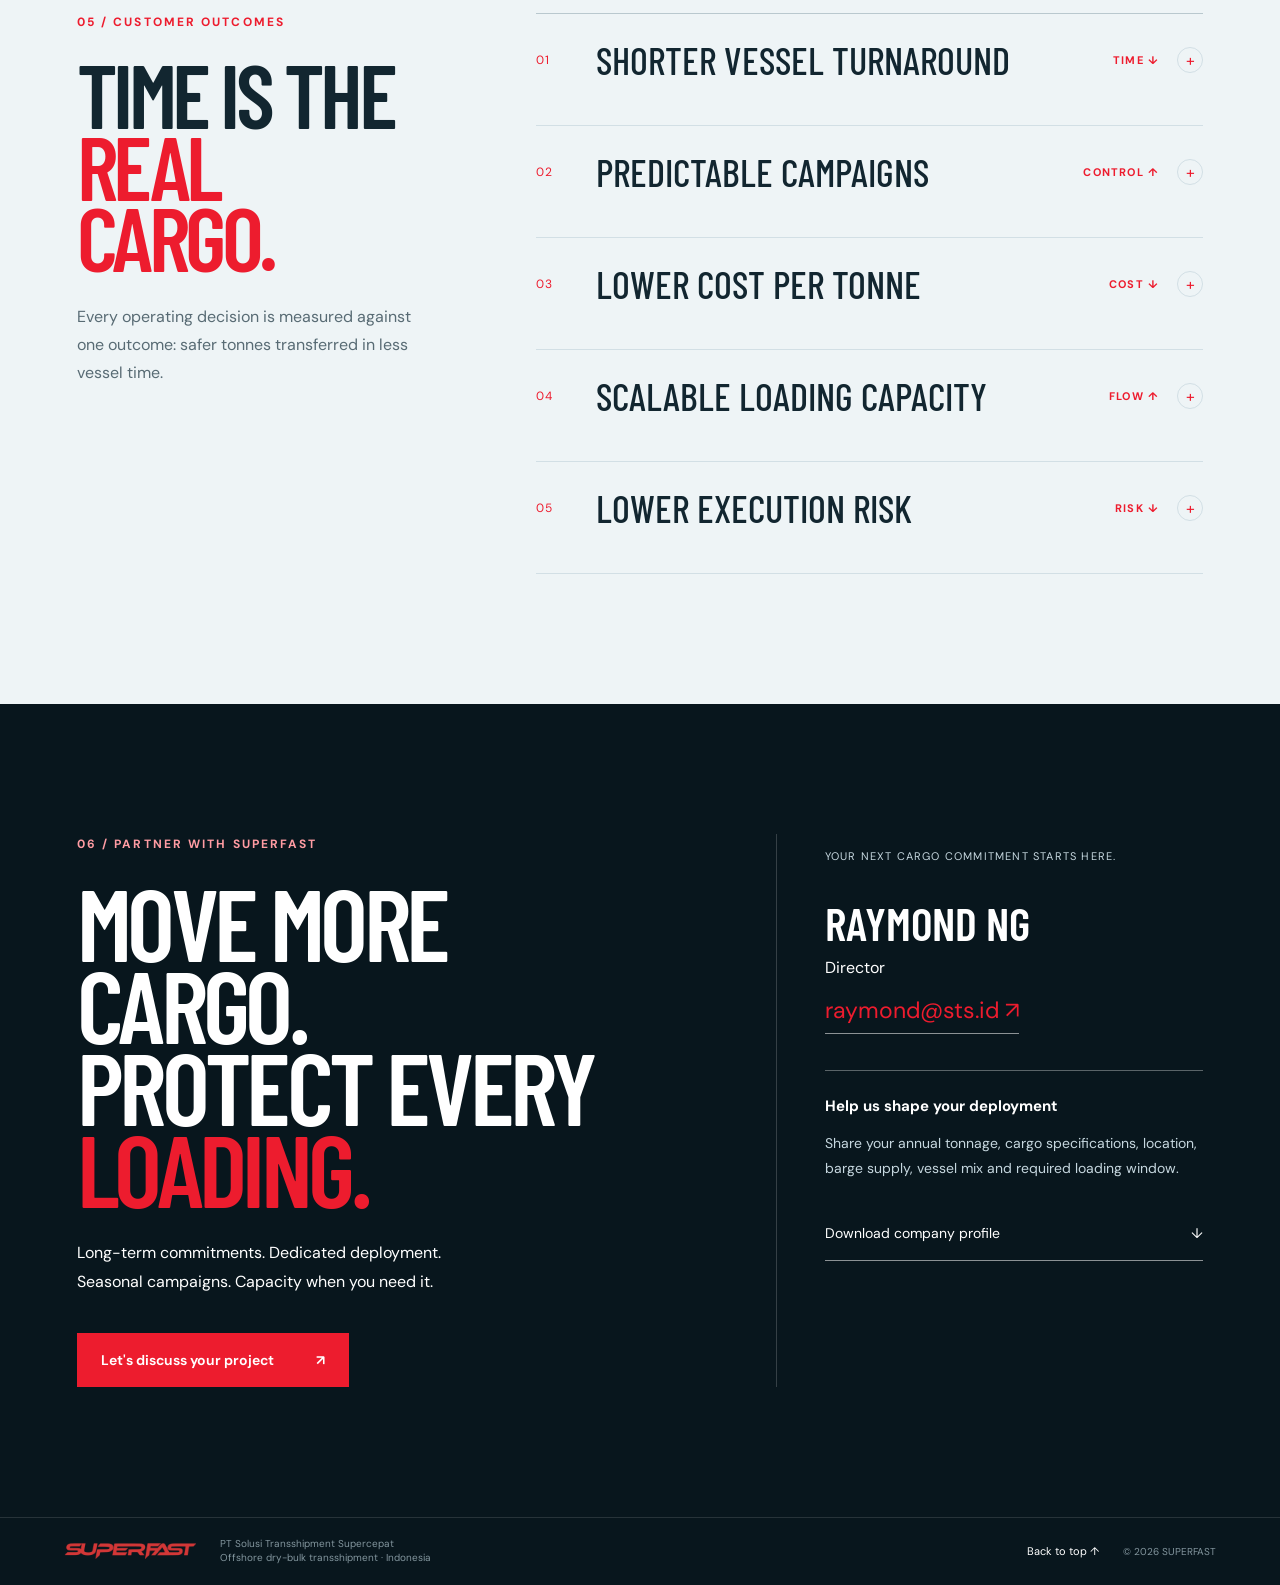
==== commit 99f789ad: "update desc 02" ====
--- a/REV1/index.html
+++ b/REV1/index.html
@@ -105,7 +105,7 @@
                         <dl>
                             <div><dt>Crane system</dt><dd>MacGregor K5036</dd></div>
                             <div><dt>Grab system</dt><dd>Nemag clamshell</dd></div>
-                            <div><dt>2-crane nominal capacity</dt><dd>40,000 tons / day</dd></div>
+                            <div><dt>2 FC combined capacity</dt><dd>40,000 tons / day</dd></div>
                         </dl>
                         <span class="fleet-phase-tag">FC 201 / INITIAL DELIVERY</span>
                     </div>
@@ -125,7 +125,7 @@
                         <dl>
                             <div><dt>Crane system</dt><dd>E-Crane 4000C</dd></div>
                             <div><dt>Grab system</dt><dd>J&amp;B grab</dd></div>
-                            <div><dt>2-crane nominal capacity</dt><dd>60,000 tons / day (planned)</dd></div>
+                            <div><dt>2 FC combined capacity</dt><dd>60,000 tons / day (planned)</dd></div>
                         </dl>
                         <span class="fleet-phase-tag">PLANNED / E-CRANE PLATFORM</span>
                     </div>
